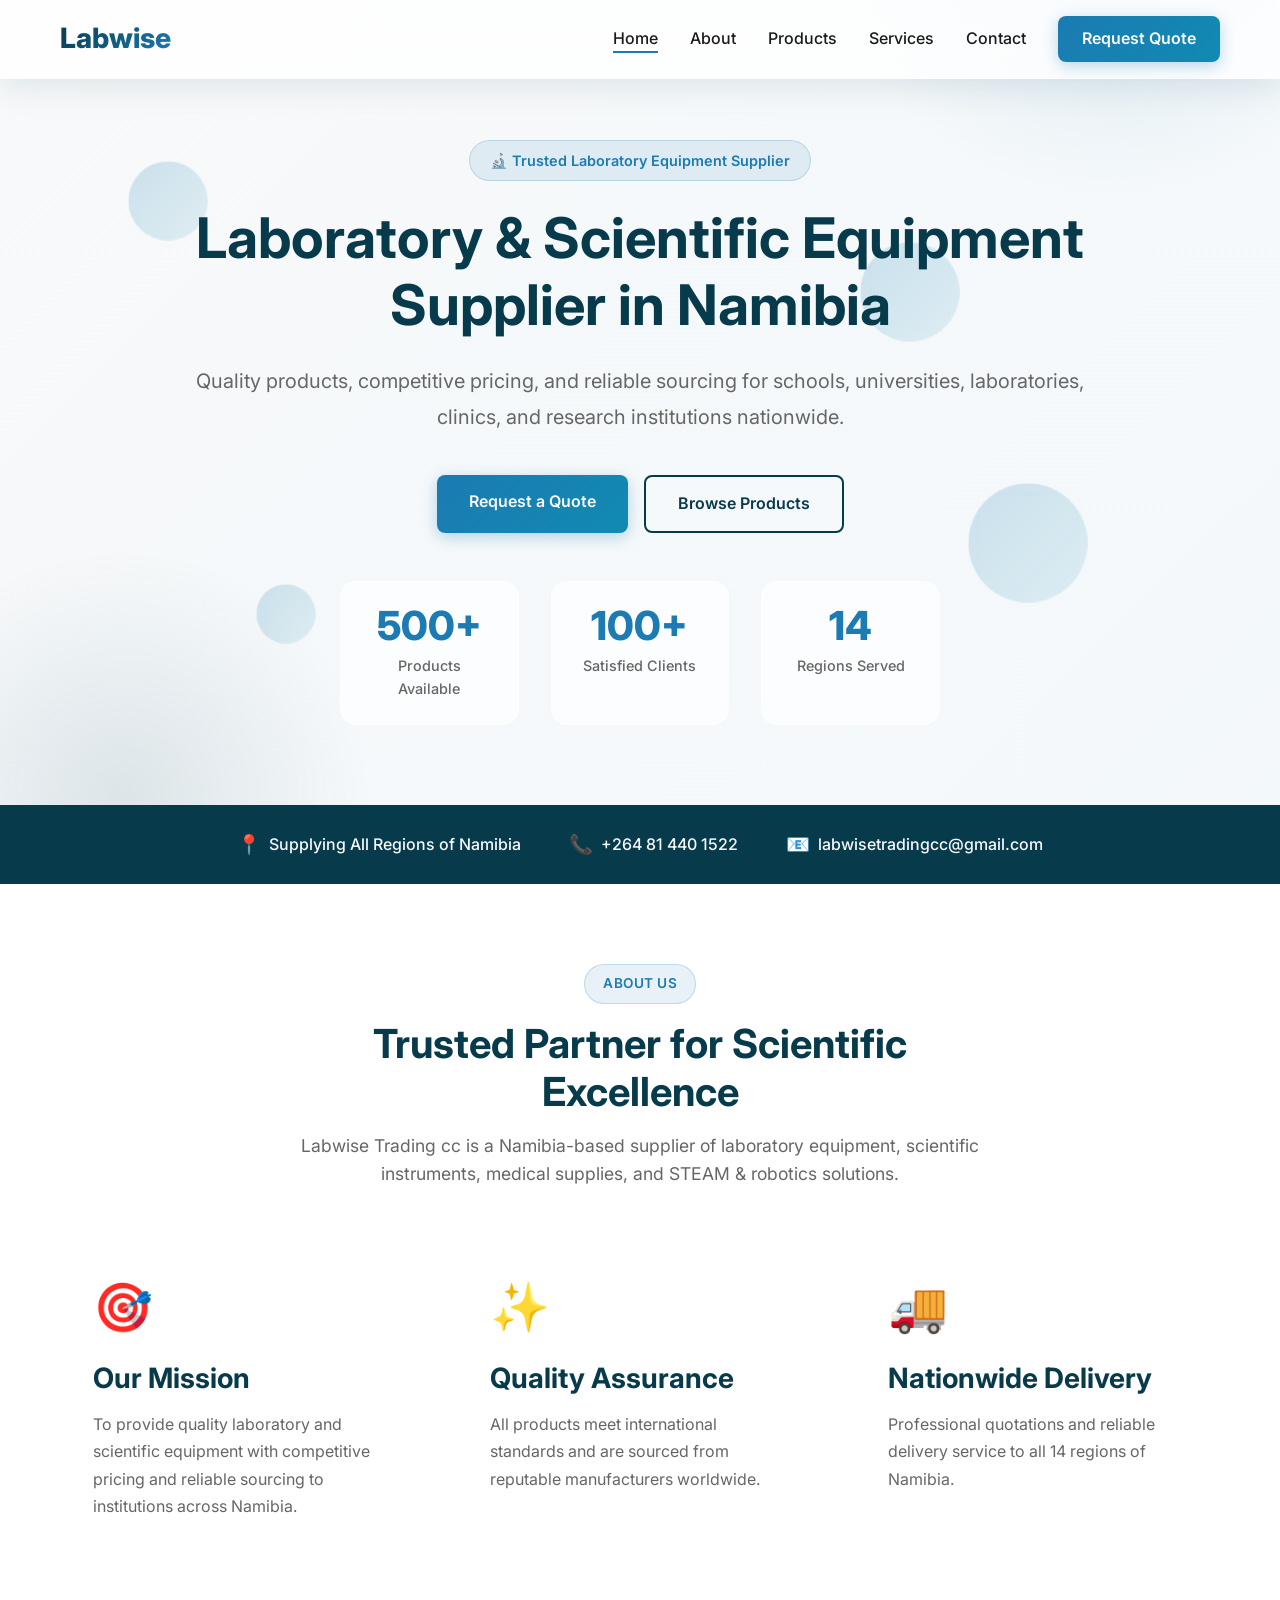
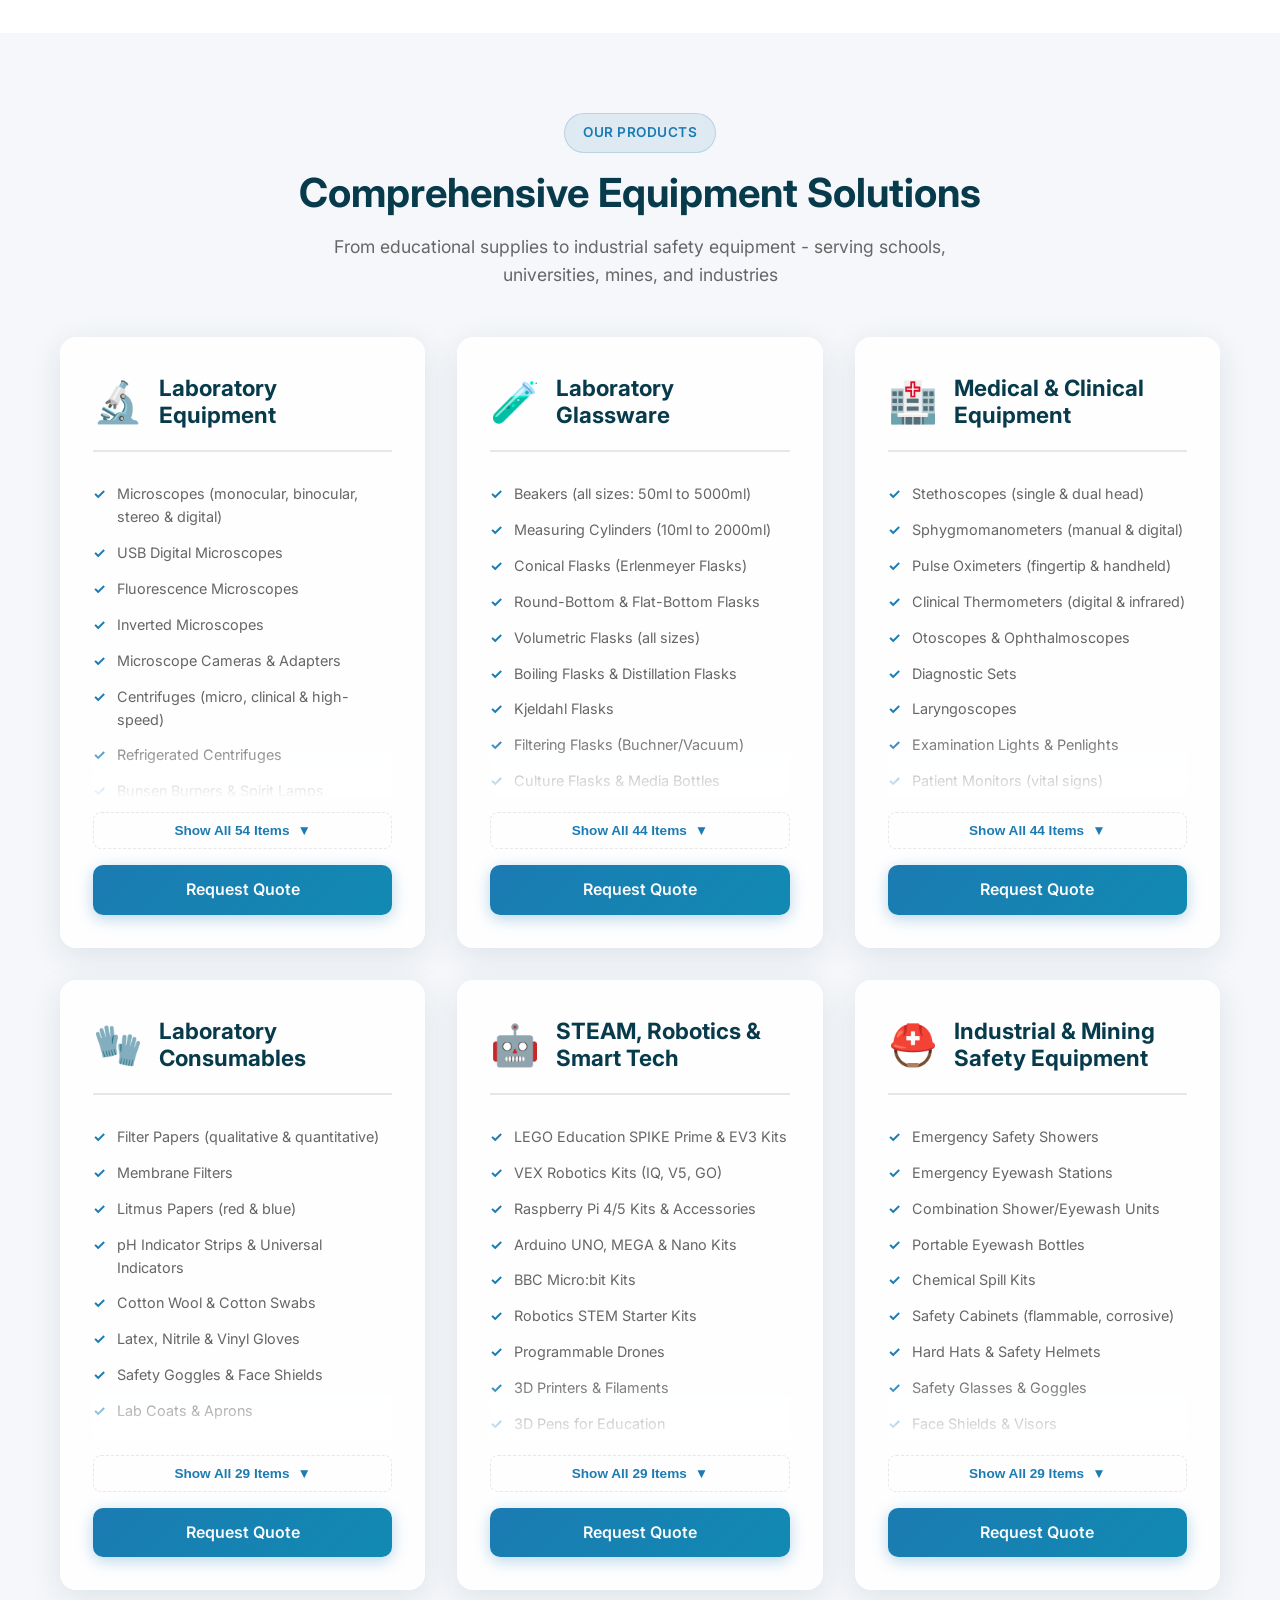
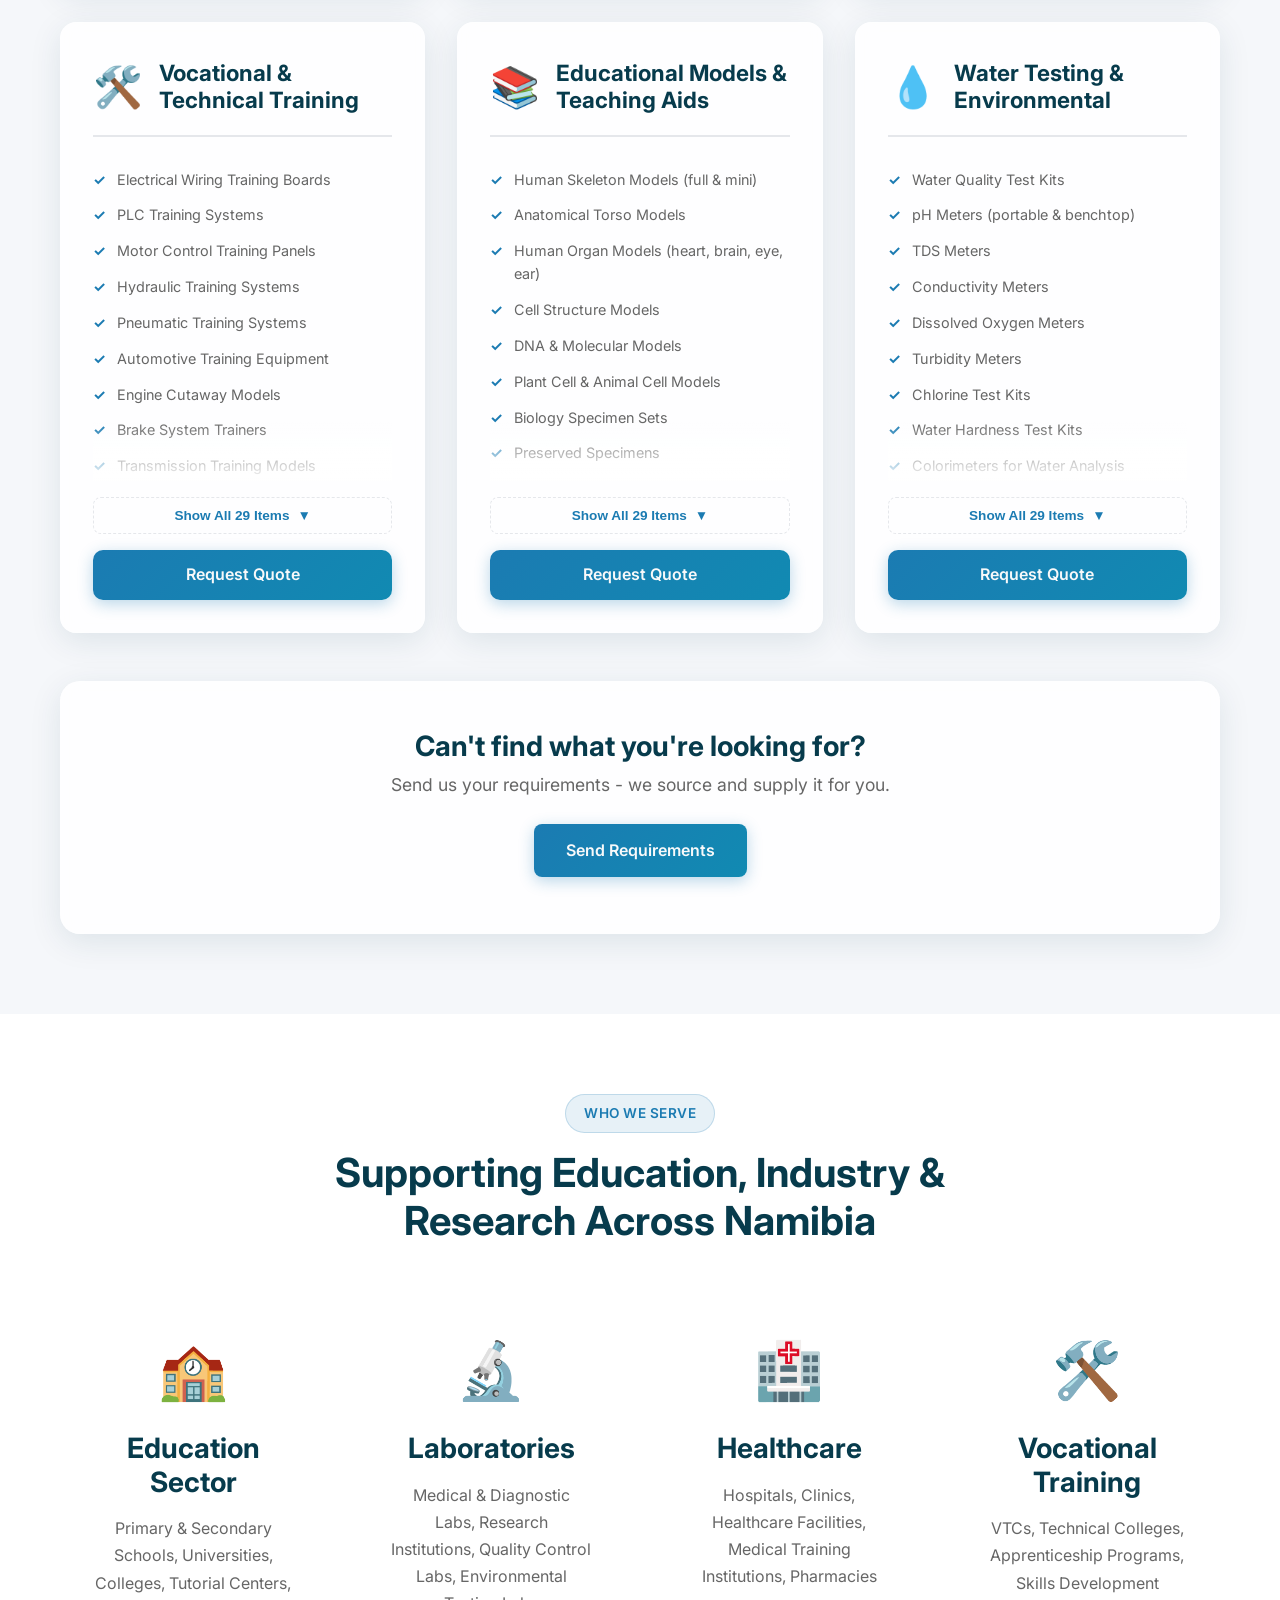
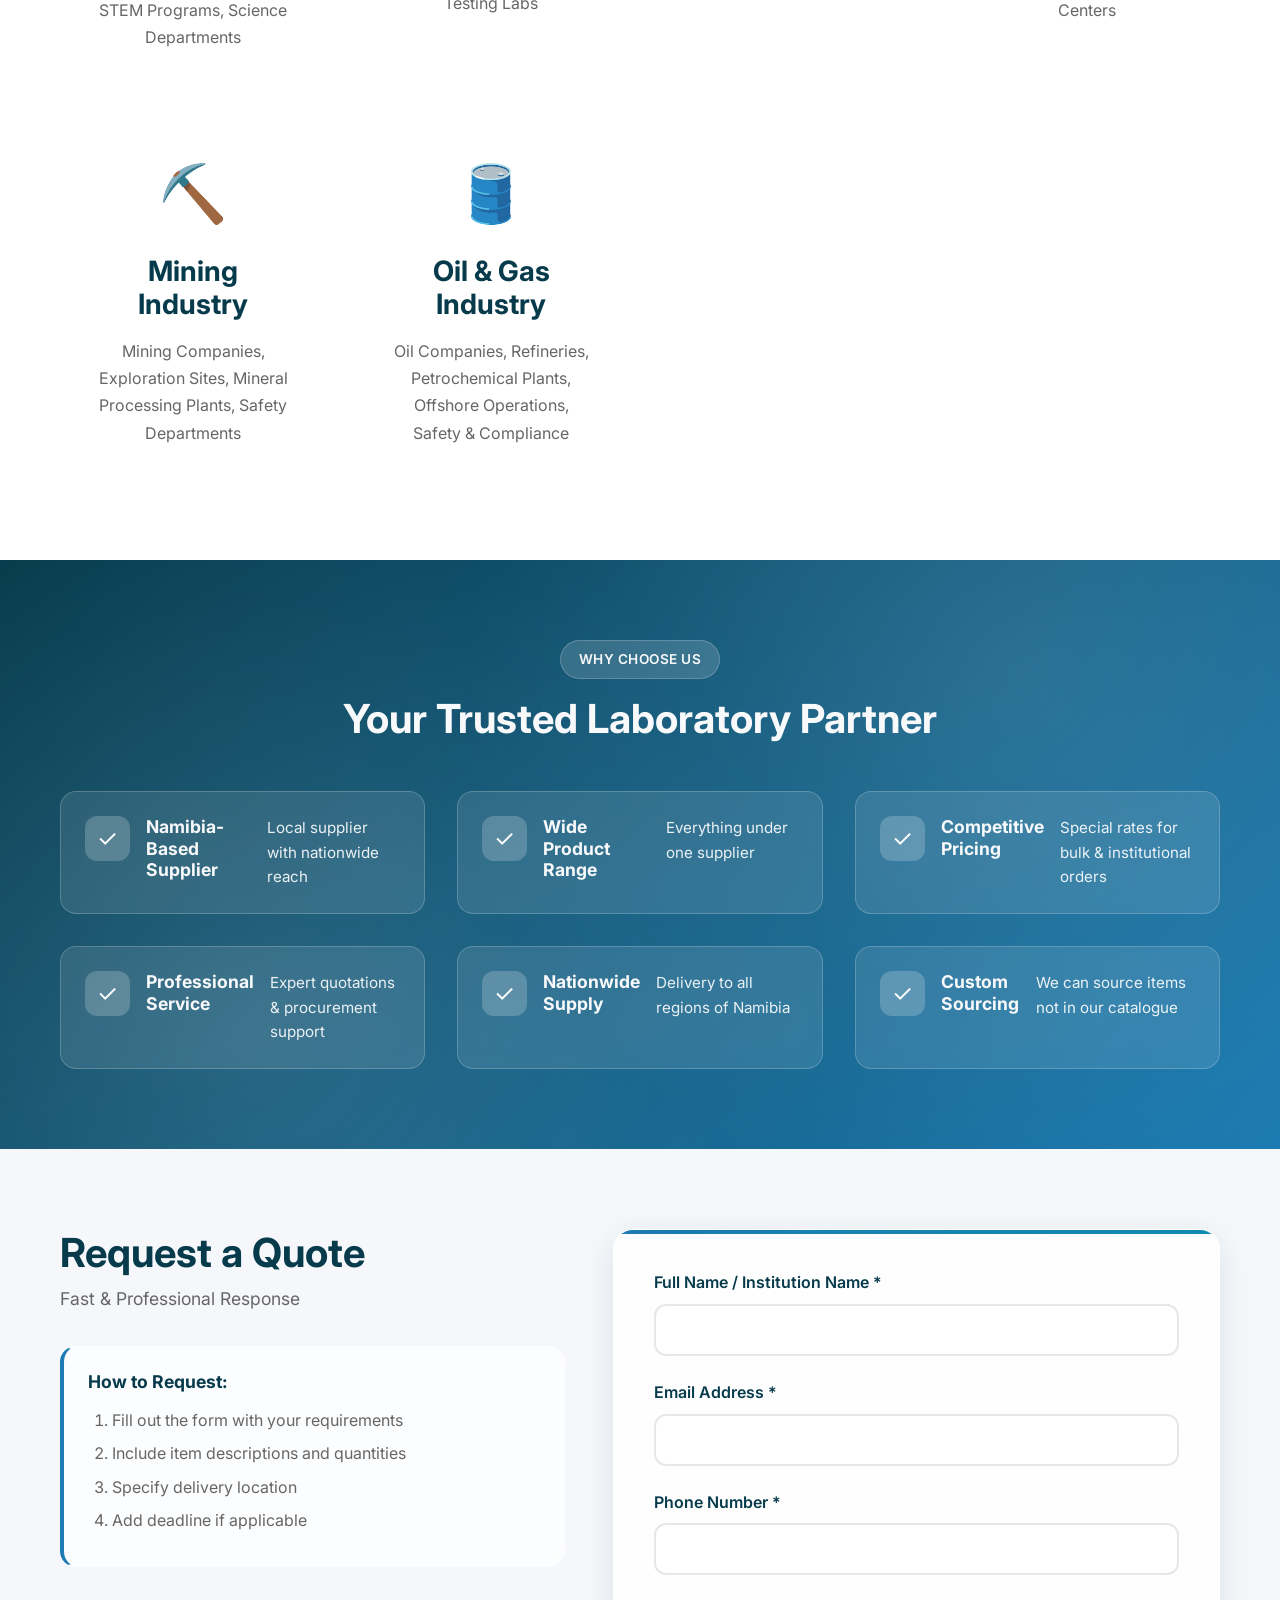
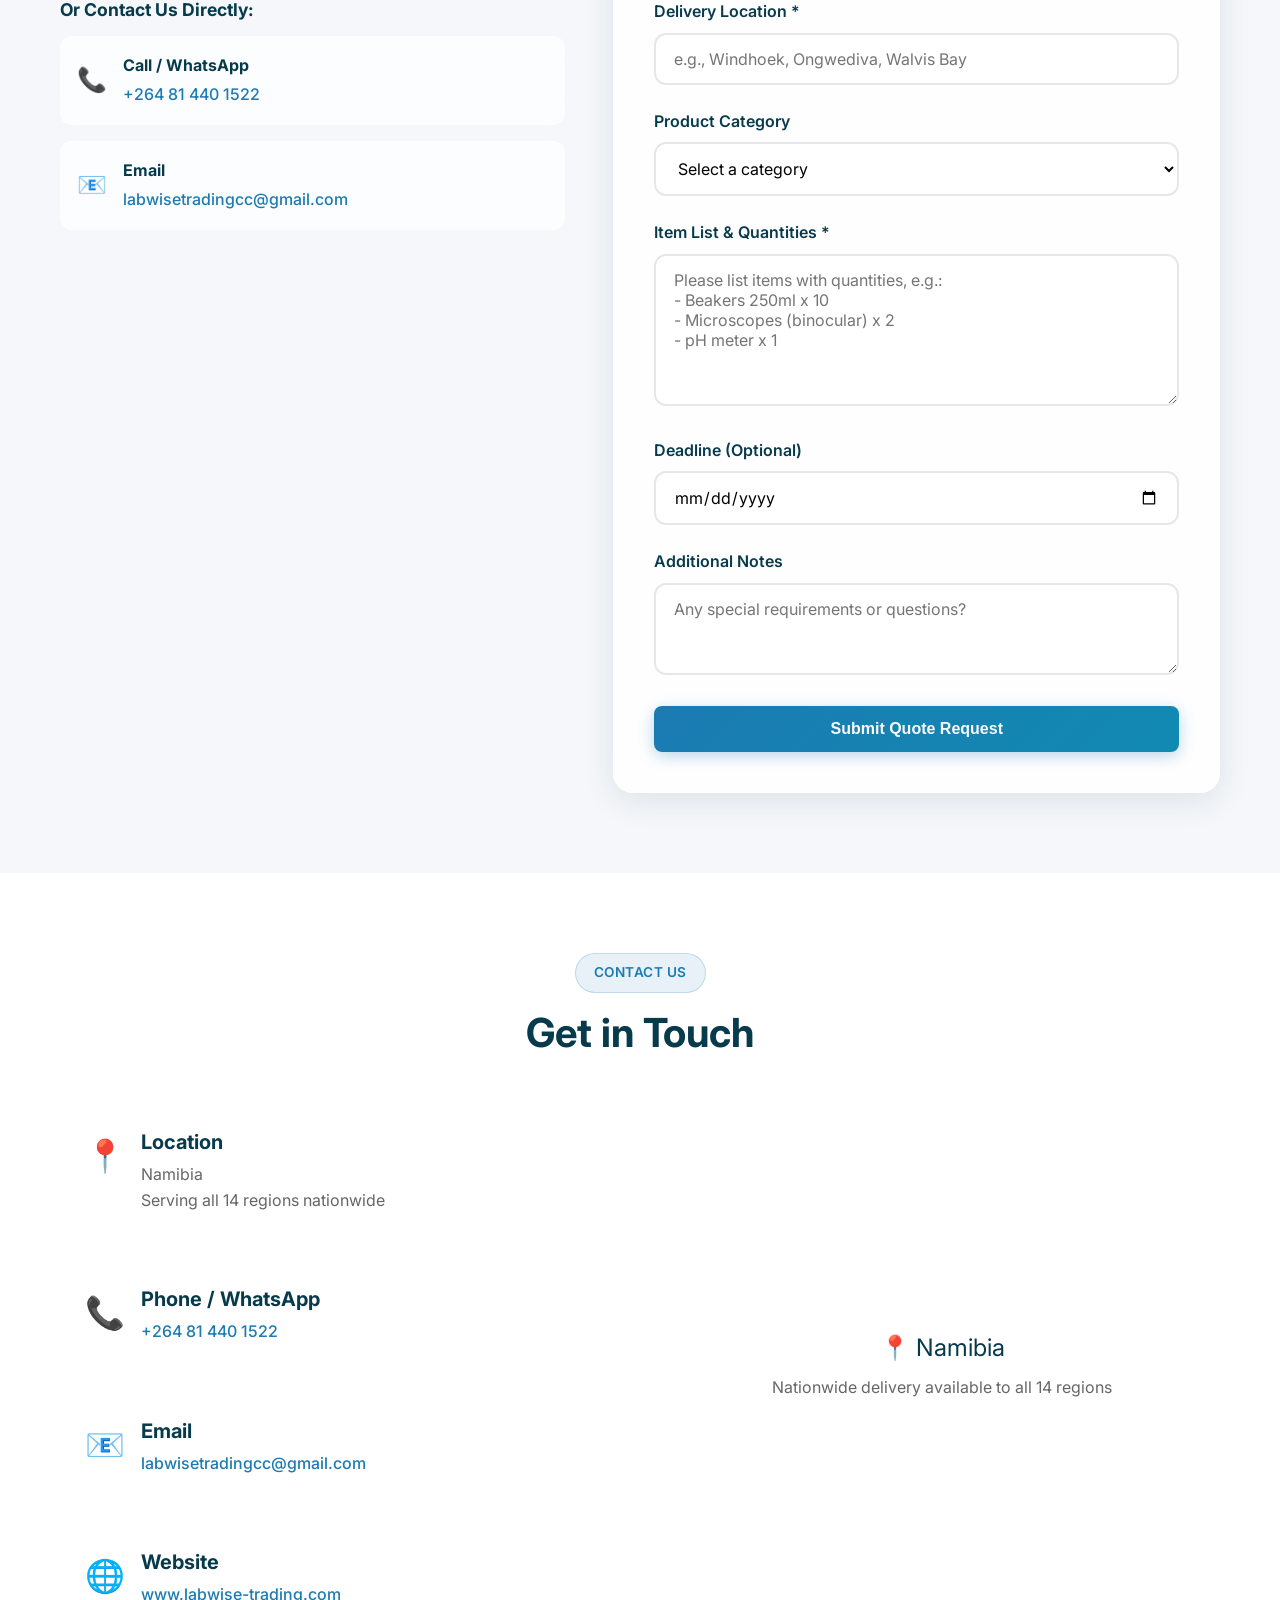
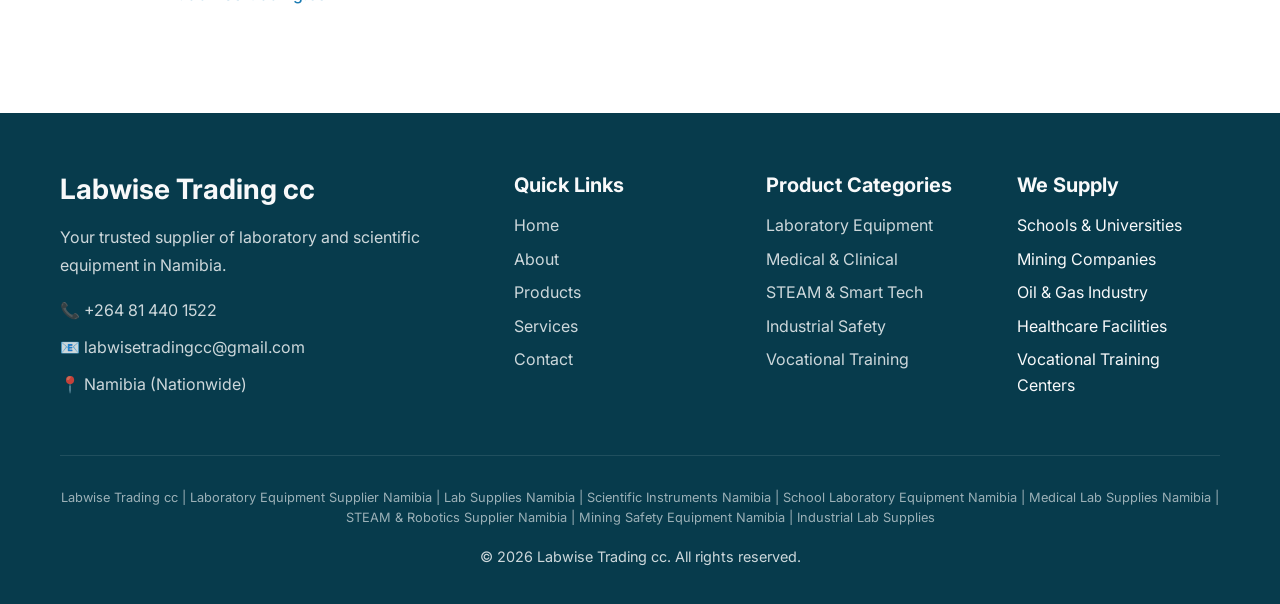
==== index.html @ 767f2df5 "Initial commit: Labwise Trading cc website - Modern glassmorphism design with animations - 10 produc" ====
<!DOCTYPE html>
<html lang="en">
<head>
    <meta charset="UTF-8">
    <meta name="viewport" content="width=device-width, initial-scale=1.0">
    <meta name="description" content="Labwise Trading cc - Namibia's trusted supplier of laboratory equipment, medical supplies, educational materials, STEAM & robotics, and industrial safety equipment. Serving schools, universities, mines, hospitals, and industries nationwide. Request a free quote today!">
    <meta name="keywords" content="laboratory equipment Namibia, lab supplies Namibia, scientific instruments Namibia, school laboratory equipment, medical lab supplies Namibia, STEAM robotics Namibia, mining safety equipment Namibia, industrial safety supplies, microscopes Namibia, laboratory glassware Namibia, vocational training equipment, water testing equipment Namibia, Windhoek lab supplies, chemistry equipment Namibia, biology lab equipment">
    <meta name="author" content="Labwise Trading cc">
    <meta name="robots" content="index, follow">
    <meta name="geo.region" content="NA">
    <meta name="geo.country" content="Namibia">
    <meta name="language" content="English">

    <!-- Open Graph / Facebook -->
    <meta property="og:type" content="website">
    <meta property="og:url" content="https://www.labwise-trading.com/">
    <meta property="og:title" content="Labwise Trading cc | Laboratory & Scientific Equipment Supplier in Namibia">
    <meta property="og:description" content="Namibia's trusted supplier of laboratory, medical, educational & industrial safety equipment. Serving all 14 regions nationwide.">
    <meta property="og:site_name" content="Labwise Trading cc">

    <!-- Twitter -->
    <meta name="twitter:card" content="summary_large_image">
    <meta name="twitter:title" content="Labwise Trading cc | Lab Equipment Supplier Namibia">
    <meta name="twitter:description" content="Laboratory, medical, educational & industrial safety equipment supplier in Namibia.">

    <!-- Canonical URL -->
    <link rel="canonical" href="https://www.labwise-trading.com/">

    <title>Laboratory Equipment Supplier Namibia | Labwise Trading cc - Lab Supplies, Medical & Safety Equipment</title>
    <link rel="stylesheet" href="styles.css">
    <link rel="preconnect" href="https://fonts.googleapis.com">
    <link rel="preconnect" href="https://fonts.gstatic.com" crossorigin>
    <link href="https://fonts.googleapis.com/css2?family=Inter:wght@300;400;500;600;700;800&display=swap" rel="stylesheet">

    <!-- Structured Data / Schema Markup -->
    <script type="application/ld+json">
    {
        "@context": "https://schema.org",
        "@type": "LocalBusiness",
        "name": "Labwise Trading cc",
        "description": "Trusted supplier of laboratory equipment, medical supplies, educational materials, and industrial safety equipment in Namibia",
        "url": "https://www.labwise-trading.com",
        "telephone": "+264814401522",
        "email": "labwisetradingcc@gmail.com",
        "address": {
            "@type": "PostalAddress",
            "addressCountry": "Namibia"
        },
        "geo": {
            "@type": "GeoCoordinates",
            "latitude": "-22.5609",
            "longitude": "17.0658"
        },
        "areaServed": {
            "@type": "Country",
            "name": "Namibia"
        },
        "serviceType": ["Laboratory Equipment Supply", "Medical Equipment Supply", "Educational Equipment Supply", "Industrial Safety Equipment"],
        "priceRange": "$$",
        "openingHours": "Mo-Fr 08:00-17:00",
        "sameAs": []
    }
    </script>
</head>
<body>
    <!-- Navigation -->
    <nav class="navbar" id="navbar">
        <div class="container">
            <div class="nav-wrapper">
                <div class="logo">
                    <a href="#home">
                        <span class="logo-text">Labwise</span>
                    </a>
                </div>
                <button class="mobile-menu-toggle" id="mobileMenuToggle" aria-label="Toggle menu">
                    <span></span>
                    <span></span>
                    <span></span>
                </button>
                <ul class="nav-menu" id="navMenu">
                    <li><a href="#home" class="nav-link">Home</a></li>
                    <li><a href="#about" class="nav-link">About</a></li>
                    <li><a href="#products" class="nav-link">Products</a></li>
                    <li><a href="#services" class="nav-link">Services</a></li>
                    <li><a href="#contact" class="nav-link">Contact</a></li>
                    <li><a href="#quote" class="btn-primary-nav">Request Quote</a></li>
                </ul>
            </div>
        </div>
    </nav>

    <!-- Hero Section -->
    <section class="hero" id="home">
        <!-- Floating Glass Orbs -->
        <div class="hero-orbs">
            <div class="hero-orb"></div>
            <div class="hero-orb"></div>
            <div class="hero-orb"></div>
            <div class="hero-orb"></div>
        </div>
        <div class="container">
            <div class="hero-content">
                <div class="hero-badge">
                    <span>🔬 Trusted Laboratory Equipment Supplier</span>
                </div>
                <h1 class="hero-title">
                    Laboratory & Scientific Equipment Supplier in Namibia
                </h1>
                <p class="hero-subtitle">
                    Quality products, competitive pricing, and reliable sourcing for schools, universities, laboratories, clinics, and research institutions nationwide.
                </p>
                <div class="hero-buttons">
                    <a href="#quote" class="btn-primary">Request a Quote</a>
                    <a href="#products" class="btn-secondary">Browse Products</a>
                </div>
                <div class="hero-stats">
                    <div class="stat-item">
                        <div class="stat-number">500+</div>
                        <div class="stat-label">Products Available</div>
                    </div>
                    <div class="stat-item">
                        <div class="stat-number">100+</div>
                        <div class="stat-label">Satisfied Clients</div>
                    </div>
                    <div class="stat-item">
                        <div class="stat-number">14</div>
                        <div class="stat-label">Regions Served</div>
                    </div>
                </div>
            </div>
        </div>
    </section>

    <!-- Contact Banner -->
    <section class="contact-banner">
        <div class="container">
            <div class="contact-banner-content">
                <div class="contact-item">
                    <span class="contact-icon">📍</span>
                    <span>Supplying All Regions of Namibia</span>
                </div>
                <div class="contact-item">
                    <span class="contact-icon">📞</span>
                    <a href="tel:+264814401522">+264 81 440 1522</a>
                </div>
                <div class="contact-item">
                    <span class="contact-icon">📧</span>
                    <a href="mailto:labwisetradingcc@gmail.com">labwisetradingcc@gmail.com</a>
                </div>
            </div>
        </div>
    </section>

    <!-- About Section -->
    <section class="about" id="about">
        <div class="container">
            <div class="section-header">
                <span class="section-badge">About Us</span>
                <h2 class="section-title">Trusted Partner for Scientific Excellence</h2>
                <p class="section-subtitle">
                    Labwise Trading cc is a Namibia-based supplier of laboratory equipment, scientific instruments, medical supplies, and STEAM & robotics solutions.
                </p>
            </div>
            <div class="about-grid">
                <div class="about-card">
                    <div class="about-icon">🎯</div>
                    <h3>Our Mission</h3>
                    <p>To provide quality laboratory and scientific equipment with competitive pricing and reliable sourcing to institutions across Namibia.</p>
                </div>
                <div class="about-card">
                    <div class="about-icon">✨</div>
                    <h3>Quality Assurance</h3>
                    <p>All products meet international standards and are sourced from reputable manufacturers worldwide.</p>
                </div>
                <div class="about-card">
                    <div class="about-icon">🚚</div>
                    <h3>Nationwide Delivery</h3>
                    <p>Professional quotations and reliable delivery service to all 14 regions of Namibia.</p>
                </div>
            </div>
        </div>
    </section>

    <!-- Products Section -->
    <section class="products" id="products">
        <div class="container">
            <div class="section-header">
                <span class="section-badge">Our Products</span>
                <h2 class="section-title">Comprehensive Equipment Solutions</h2>
                <p class="section-subtitle">
                    From educational supplies to industrial safety equipment - serving schools, universities, mines, and industries
                </p>
            </div>

            <div class="products-grid">
                <!-- Laboratory Equipment -->
                <div class="product-category">
                    <div class="category-header">
                        <div class="category-icon">🔬</div>
                        <h3>Laboratory Equipment</h3>
                    </div>
                    <ul class="product-list">
                        <li>Microscopes (monocular, binocular, stereo & digital)</li>
                        <li>USB Digital Microscopes</li>
                        <li>Fluorescence Microscopes</li>
                        <li>Inverted Microscopes</li>
                        <li>Microscope Cameras & Adapters</li>
                        <li>Centrifuges (micro, clinical & high-speed)</li>
                        <li>Refrigerated Centrifuges</li>
                        <li>Bunsen Burners & Spirit Lamps</li>
                        <li>Hot Plates & Heating Mantles</li>
                        <li>Digital Balances & Analytical Scales</li>
                        <li>Precision Electronic Weighing Scales</li>
                        <li>Moisture Analyzers</li>
                        <li>Water Baths (digital & analog)</li>
                        <li>Shaking Water Baths</li>
                        <li>Incubators (microbiological & CO2)</li>
                        <li>Laboratory Ovens (drying & vacuum)</li>
                        <li>Muffle Furnaces</li>
                        <li>Autoclaves & Sterilizers</li>
                        <li>UV Sterilization Cabinets</li>
                        <li>pH Meters (portable & benchtop)</li>
                        <li>Conductivity Meters</li>
                        <li>Dissolved Oxygen Meters</li>
                        <li>Thermometers (alcohol, digital, infrared)</li>
                        <li>Data Loggers (temperature & humidity)</li>
                        <li>Digital Colorimeters & Spectrophotometers</li>
                        <li>UV-Vis Spectrophotometers</li>
                        <li>Flame Photometers</li>
                        <li>Refractometers</li>
                        <li>Polarimeters</li>
                        <li>Cathode Ray Oscilloscopes (CRO)</li>
                        <li>Digital Storage Oscilloscopes</li>
                        <li>Magnetic Stirrers with Hot Plates</li>
                        <li>Overhead Stirrers</li>
                        <li>Vortex Mixers</li>
                        <li>Homogenizers</li>
                        <li>Ultrasonic Cleaners</li>
                        <li>Fume Hoods & Laminar Flow Cabinets</li>
                        <li>Biosafety Cabinets</li>
                        <li>Distillation Units</li>
                        <li>Water Purification Systems</li>
                        <li>Rotary Evaporators</li>
                        <li>Vacuum Pumps</li>
                        <li>Electrophoresis Equipment</li>
                        <li>Gel Documentation Systems</li>
                        <li>PCR Machines (Thermal Cyclers)</li>
                        <li>Colony Counters</li>
                        <li>Laboratory Refrigerators & Freezers</li>
                        <li>Ultra-Low Temperature Freezers</li>
                        <li>Tripod Stands & Retort Stands with Clamps</li>
                        <li>Spring Balances & Newton Meters</li>
                        <li>Vernier Calipers & Micrometer Screw Gauges</li>
                        <li>Pipette Fillers & Micropipettes</li>
                        <li>Stopwatches & Digital Timers</li>
                        <li>Electric Circuit Boards & Demonstrators</li>
                    </ul>
                    <a href="#quote" class="category-btn">Request Quote</a>
                </div>

                <!-- Laboratory Glassware -->
                <div class="product-category">
                    <div class="category-header">
                        <div class="category-icon">🧪</div>
                        <h3>Laboratory Glassware</h3>
                    </div>
                    <ul class="product-list">
                        <li>Beakers (all sizes: 50ml to 5000ml)</li>
                        <li>Measuring Cylinders (10ml to 2000ml)</li>
                        <li>Conical Flasks (Erlenmeyer Flasks)</li>
                        <li>Round-Bottom & Flat-Bottom Flasks</li>
                        <li>Volumetric Flasks (all sizes)</li>
                        <li>Boiling Flasks & Distillation Flasks</li>
                        <li>Kjeldahl Flasks</li>
                        <li>Filtering Flasks (Buchner/Vacuum)</li>
                        <li>Culture Flasks & Media Bottles</li>
                        <li>Test Tubes (various sizes)</li>
                        <li>Test Tube Racks (wood, plastic, metal)</li>
                        <li>Centrifuge Tubes (glass)</li>
                        <li>Burettes (Class A & B)</li>
                        <li>Automatic Burettes</li>
                        <li>Pipettes (graduated, volumetric, Pasteur)</li>
                        <li>Serological Pipettes</li>
                        <li>Micropipettes & Tips</li>
                        <li>Glass Funnels (separating, filter, dropping)</li>
                        <li>Thistle Funnels</li>
                        <li>Powder Funnels</li>
                        <li>Glass Stirring Rods</li>
                        <li>Petri Dishes (various diameters)</li>
                        <li>Watch Glasses</li>
                        <li>Crystallizing Dishes</li>
                        <li>Gas Jars & Collection Tubes</li>
                        <li>Specimen Jars</li>
                        <li>Spotting Tiles (6-hole, 12-hole)</li>
                        <li>Reagent Bottles (clear & amber)</li>
                        <li>BOD Bottles</li>
                        <li>Dropping Bottles</li>
                        <li>Desiccators & Vacuum Desiccators</li>
                        <li>Condensers (Liebig, Graham, Allihn)</li>
                        <li>Reflux Condensers</li>
                        <li>Separating Funnels</li>
                        <li>Buchner Funnels & Filter Flasks</li>
                        <li>Crucibles & Crucible Lids</li>
                        <li>Evaporating Dishes</li>
                        <li>Glass Syringes</li>
                        <li>Microscope Slides & Cover Slips</li>
                        <li>Counting Chambers (Hemocytometer)</li>
                        <li>Capillary Tubes</li>
                        <li>Glass Tubing & Connectors</li>
                        <li>Glass Stopcocks & Adapters</li>
                        <li>Soxhlet Extraction Apparatus</li>
                    </ul>
                    <a href="#quote" class="category-btn">Request Quote</a>
                </div>

                <!-- Medical & Clinical Equipment -->
                <div class="product-category">
                    <div class="category-header">
                        <div class="category-icon">🏥</div>
                        <h3>Medical & Clinical Equipment</h3>
                    </div>
                    <ul class="product-list">
                        <li>Stethoscopes (single & dual head)</li>
                        <li>Sphygmomanometers (manual & digital)</li>
                        <li>Pulse Oximeters (fingertip & handheld)</li>
                        <li>Clinical Thermometers (digital & infrared)</li>
                        <li>Otoscopes & Ophthalmoscopes</li>
                        <li>Diagnostic Sets</li>
                        <li>Laryngoscopes</li>
                        <li>Examination Lights & Penlights</li>
                        <li>Patient Monitors (vital signs)</li>
                        <li>ECG/EKG Machines</li>
                        <li>Defibrillators (AED)</li>
                        <li>Glucometers & Test Strips</li>
                        <li>Hemoglobin Meters</li>
                        <li>Hematocrit Centrifuges</li>
                        <li>Urine Analyzers</li>
                        <li>Blood Collection Tubes (Vacutainers)</li>
                        <li>Blood Bags & Transfusion Sets</li>
                        <li>Syringes & Needles (all sizes)</li>
                        <li>IV Cannulas & Infusion Sets</li>
                        <li>IV Stands & Drip Stands</li>
                        <li>Surgical Instruments Sets</li>
                        <li>Dissecting Kits</li>
                        <li>Forceps, Scissors & Scalpels</li>
                        <li>Suturing Kits & Materials</li>
                        <li>Wound Dressing Kits</li>
                        <li>Examination Gloves (latex, nitrile, vinyl)</li>
                        <li>Surgical Gowns & Drapes</li>
                        <li>Surgical Masks & N95 Respirators</li>
                        <li>Specimen Containers & Urine Cups</li>
                        <li>Stool Containers</li>
                        <li>Sharps Containers</li>
                        <li>Kidney Dishes & Trays</li>
                        <li>First Aid Kits (all sizes)</li>
                        <li>Emergency Resuscitation Kits</li>
                        <li>CPR Manikins & Training Models</li>
                        <li>Anatomical Models (skeleton, organs, etc.)</li>
                        <li>Hospital Beds & Examination Couches</li>
                        <li>Wheelchairs & Stretchers</li>
                        <li>Walking Aids (crutches, walkers)</li>
                        <li>Medical Refrigerators & Freezers</li>
                        <li>Nebulizers & Oxygen Equipment</li>
                        <li>Suction Machines</li>
                        <li>Sterilization Pouches & Wraps</li>
                        <li>Medical Waste Bins</li>
                    </ul>
                    <a href="#quote" class="category-btn">Request Quote</a>
                </div>

                <!-- Laboratory Consumables -->
                <div class="product-category">
                    <div class="category-header">
                        <div class="category-icon">🧤</div>
                        <h3>Laboratory Consumables</h3>
                    </div>
                    <ul class="product-list">
                        <li>Filter Papers (qualitative & quantitative)</li>
                        <li>Membrane Filters</li>
                        <li>Litmus Papers (red & blue)</li>
                        <li>pH Indicator Strips & Universal Indicators</li>
                        <li>Cotton Wool & Cotton Swabs</li>
                        <li>Latex, Nitrile & Vinyl Gloves</li>
                        <li>Safety Goggles & Face Shields</li>
                        <li>Lab Coats & Aprons</li>
                        <li>Face Masks (surgical & N95)</li>
                        <li>Rubber Stoppers (all sizes)</li>
                        <li>Corks for Test Tubes & Flasks</li>
                        <li>Rubber Tubing & Delivery Tubes</li>
                        <li>Crucible Tongs & Beaker Tongs</li>
                        <li>Heat-Resistant Gloves</li>
                        <li>Spatulas (metal & plastic)</li>
                        <li>Lens Cleaning Tissues & Solutions</li>
                        <li>Immersion Oil for Microscopes</li>
                        <li>Dropper Bottles & Dispensing Bottles</li>
                        <li>Parafilm & Sealing Film</li>
                        <li>Labels & Marker Pens</li>
                        <li>Weighing Boats & Weighing Papers</li>
                        <li>Cuvettes (plastic & quartz)</li>
                        <li>Microcentrifuge Tubes</li>
                        <li>PCR Tubes & Plates</li>
                        <li>Pipette Tips (all sizes)</li>
                        <li>Syringe Filters</li>
                        <li>Autoclave Tape & Indicator Strips</li>
                        <li>Biohazard Bags & Waste Containers</li>
                        <li>Cleaning Brushes (all sizes)</li>
                    </ul>
                    <a href="#quote" class="category-btn">Request Quote</a>
                </div>

                <!-- STEAM & Robotics -->
                <div class="product-category">
                    <div class="category-header">
                        <div class="category-icon">🤖</div>
                        <h3>STEAM, Robotics & Smart Tech</h3>
                    </div>
                    <ul class="product-list">
                        <li>LEGO Education SPIKE Prime & EV3 Kits</li>
                        <li>VEX Robotics Kits (IQ, V5, GO)</li>
                        <li>Raspberry Pi 4/5 Kits & Accessories</li>
                        <li>Arduino UNO, MEGA & Nano Kits</li>
                        <li>BBC Micro:bit Kits</li>
                        <li>Robotics STEM Starter Kits</li>
                        <li>Programmable Drones</li>
                        <li>3D Printers & Filaments</li>
                        <li>3D Pens for Education</li>
                        <li>Laser Cutters (educational)</li>
                        <li>CNC Mini Machines</li>
                        <li>Electronic Components Kits</li>
                        <li>Sensors (temperature, motion, ultrasonic, etc.)</li>
                        <li>Servo Motors & Stepper Motors</li>
                        <li>Digital & Analog Multimeters</li>
                        <li>Digital Storage Oscilloscopes</li>
                        <li>Function Generators</li>
                        <li>DC Power Supplies (variable)</li>
                        <li>Breadboards & Prototyping Boards</li>
                        <li>Soldering Stations & Tools</li>
                        <li>Wire Strippers & Crimping Tools</li>
                        <li>Logic Analyzers</li>
                        <li>Smart Interactive Displays</li>
                        <li>Virtual Reality (VR) Headsets</li>
                        <li>Augmented Reality (AR) Kits</li>
                        <li>Coding & Programming Software</li>
                        <li>IoT Development Kits</li>
                        <li>Solar Panel Kits & Renewable Energy Kits</li>
                        <li>Weather Station Kits</li>
                    </ul>
                    <a href="#quote" class="category-btn">Request Quote</a>
                </div>

                <!-- Industrial Safety Equipment -->
                <div class="product-category">
                    <div class="category-header">
                        <div class="category-icon">⛑️</div>
                        <h3>Industrial & Mining Safety Equipment</h3>
                    </div>
                    <ul class="product-list">
                        <li>Emergency Safety Showers</li>
                        <li>Emergency Eyewash Stations</li>
                        <li>Combination Shower/Eyewash Units</li>
                        <li>Portable Eyewash Bottles</li>
                        <li>Chemical Spill Kits</li>
                        <li>Safety Cabinets (flammable, corrosive)</li>
                        <li>Hard Hats & Safety Helmets</li>
                        <li>Safety Glasses & Goggles</li>
                        <li>Face Shields & Visors</li>
                        <li>Welding Helmets & Goggles</li>
                        <li>Ear Plugs & Ear Muffs</li>
                        <li>Respirators & Gas Masks</li>
                        <li>Dust Masks & N95 Respirators</li>
                        <li>SCBA (Self-Contained Breathing Apparatus)</li>
                        <li>Safety Harnesses & Fall Protection</li>
                        <li>Safety Boots (steel toe)</li>
                        <li>High-Visibility Vests & Clothing</li>
                        <li>Coveralls & Protective Suits</li>
                        <li>Chemical-Resistant Gloves</li>
                        <li>Heat-Resistant Gloves</li>
                        <li>Cut-Resistant Gloves</li>
                        <li>Fire Extinguishers (all types)</li>
                        <li>Fire Blankets</li>
                        <li>First Aid Kits (industrial)</li>
                        <li>Gas Detectors & Monitors</li>
                        <li>Confined Space Entry Equipment</li>
                        <li>Safety Signs & Labels</li>
                        <li>Lockout/Tagout (LOTO) Kits</li>
                        <li>Traffic Cones & Safety Barriers</li>
                    </ul>
                    <a href="#quote" class="category-btn">Request Quote</a>
                </div>

                <!-- Vocational Training Equipment -->
                <div class="product-category">
                    <div class="category-header">
                        <div class="category-icon">🛠️</div>
                        <h3>Vocational & Technical Training</h3>
                    </div>
                    <ul class="product-list">
                        <li>Electrical Wiring Training Boards</li>
                        <li>PLC Training Systems</li>
                        <li>Motor Control Training Panels</li>
                        <li>Hydraulic Training Systems</li>
                        <li>Pneumatic Training Systems</li>
                        <li>Automotive Training Equipment</li>
                        <li>Engine Cutaway Models</li>
                        <li>Brake System Trainers</li>
                        <li>Transmission Training Models</li>
                        <li>Welding Training Equipment</li>
                        <li>Welding Machines (MIG, TIG, Arc)</li>
                        <li>Refrigeration & HVAC Trainers</li>
                        <li>Air Conditioning Training Units</li>
                        <li>Plumbing Training Panels</li>
                        <li>Carpentry & Woodworking Tools</li>
                        <li>Power Tools (drills, saws, grinders)</li>
                        <li>Hand Tools Sets</li>
                        <li>Tool Cabinets & Workbenches</li>
                        <li>CNC Training Machines</li>
                        <li>Lathe Machines (manual & CNC)</li>
                        <li>Milling Machines</li>
                        <li>Drilling Machines</li>
                        <li>Grinding Machines</li>
                        <li>Sheet Metal Tools</li>
                        <li>Solar Panel Installation Kits</li>
                        <li>Electrical Installation Trainers</li>
                        <li>Building & Construction Models</li>
                        <li>Surveying Equipment</li>
                        <li>Technical Drawing Equipment</li>
                    </ul>
                    <a href="#quote" class="category-btn">Request Quote</a>
                </div>

                <!-- Educational Models & Teaching Aids -->
                <div class="product-category">
                    <div class="category-header">
                        <div class="category-icon">📚</div>
                        <h3>Educational Models & Teaching Aids</h3>
                    </div>
                    <ul class="product-list">
                        <li>Human Skeleton Models (full & mini)</li>
                        <li>Anatomical Torso Models</li>
                        <li>Human Organ Models (heart, brain, eye, ear)</li>
                        <li>Cell Structure Models</li>
                        <li>DNA & Molecular Models</li>
                        <li>Plant Cell & Animal Cell Models</li>
                        <li>Biology Specimen Sets</li>
                        <li>Preserved Specimens</li>
                        <li>Dissection Specimens</li>
                        <li>Physics Demonstration Kits</li>
                        <li>Mechanics Experiment Sets</li>
                        <li>Optics & Light Experiment Kits</li>
                        <li>Electricity & Magnetism Kits</li>
                        <li>Wave & Sound Demonstrators</li>
                        <li>Chemistry Molecular Model Sets</li>
                        <li>Periodic Table Charts & Posters</li>
                        <li>Globes (physical & political)</li>
                        <li>World Maps & Atlas Sets</li>
                        <li>Solar System Models</li>
                        <li>Planetarium Projectors</li>
                        <li>Telescope Kits</li>
                        <li>Weather Instruments</li>
                        <li>Rock & Mineral Collections</li>
                        <li>Fossil Specimen Sets</li>
                        <li>Mathematical Instruments Sets</li>
                        <li>Geometry Model Kits</li>
                        <li>Interactive Whiteboards</li>
                        <li>Projectors & Screens</li>
                        <li>Educational Software & E-Learning Tools</li>
                    </ul>
                    <a href="#quote" class="category-btn">Request Quote</a>
                </div>

                <!-- Water Testing & Environmental -->
                <div class="product-category">
                    <div class="category-header">
                        <div class="category-icon">💧</div>
                        <h3>Water Testing & Environmental</h3>
                    </div>
                    <ul class="product-list">
                        <li>Water Quality Test Kits</li>
                        <li>pH Meters (portable & benchtop)</li>
                        <li>TDS Meters</li>
                        <li>Conductivity Meters</li>
                        <li>Dissolved Oxygen Meters</li>
                        <li>Turbidity Meters</li>
                        <li>Chlorine Test Kits</li>
                        <li>Water Hardness Test Kits</li>
                        <li>Colorimeters for Water Analysis</li>
                        <li>Spectrophotometers</li>
                        <li>BOD Incubators</li>
                        <li>COD Digesters</li>
                        <li>Water Sampling Bottles</li>
                        <li>Sediment Samplers</li>
                        <li>Flow Meters</li>
                        <li>Soil Testing Kits</li>
                        <li>Soil pH Meters</li>
                        <li>Soil Moisture Meters</li>
                        <li>Air Quality Monitors</li>
                        <li>Particulate Matter Sensors</li>
                        <li>Gas Analyzers</li>
                        <li>Noise Level Meters</li>
                        <li>Lux Meters (Light Meters)</li>
                        <li>UV Meters</li>
                        <li>Anemometers (Wind Speed)</li>
                        <li>Hygrometers (Humidity)</li>
                        <li>Weather Stations</li>
                        <li>Data Loggers</li>
                        <li>Environmental Monitoring Systems</li>
                    </ul>
                    <a href="#quote" class="category-btn">Request Quote</a>
                </div>
            </div>

            <div class="products-cta">
                <h3>Can't find what you're looking for?</h3>
                <p>Send us your requirements - we source and supply it for you.</p>
                <a href="#quote" class="btn-primary">Send Requirements</a>
            </div>
        </div>
    </section>

    <!-- Services Section -->
    <section class="services" id="services">
        <div class="container">
            <div class="section-header">
                <span class="section-badge">Who We Serve</span>
                <h2 class="section-title">Supporting Education, Industry & Research Across Namibia</h2>
            </div>

            <div class="services-grid">
                <div class="service-card">
                    <div class="service-icon">🏫</div>
                    <h3>Education Sector</h3>
                    <p>Primary & Secondary Schools, Universities, Colleges, Tutorial Centers, STEM Programs, Science Departments</p>
                </div>
                <div class="service-card">
                    <div class="service-icon">🔬</div>
                    <h3>Laboratories</h3>
                    <p>Medical & Diagnostic Labs, Research Institutions, Quality Control Labs, Environmental Testing Labs</p>
                </div>
                <div class="service-card">
                    <div class="service-icon">🏥</div>
                    <h3>Healthcare</h3>
                    <p>Hospitals, Clinics, Healthcare Facilities, Medical Training Institutions, Pharmacies</p>
                </div>
                <div class="service-card">
                    <div class="service-icon">🛠️</div>
                    <h3>Vocational Training</h3>
                    <p>VTCs, Technical Colleges, Apprenticeship Programs, Skills Development Centers</p>
                </div>
                <div class="service-card">
                    <div class="service-icon">⛏️</div>
                    <h3>Mining Industry</h3>
                    <p>Mining Companies, Exploration Sites, Mineral Processing Plants, Safety Departments</p>
                </div>
                <div class="service-card">
                    <div class="service-icon">🛢️</div>
                    <h3>Oil & Gas Industry</h3>
                    <p>Oil Companies, Refineries, Petrochemical Plants, Offshore Operations, Safety & Compliance</p>
                </div>
            </div>
        </div>
    </section>

    <!-- Why Choose Us -->
    <section class="why-choose">
        <div class="container">
            <div class="section-header">
                <span class="section-badge">Why Choose Us</span>
                <h2 class="section-title">Your Trusted Laboratory Partner</h2>
            </div>

            <div class="benefits-grid">
                <div class="benefit-item">
                    <div class="benefit-icon">✓</div>
                    <h4>Namibia-Based Supplier</h4>
                    <p>Local supplier with nationwide reach</p>
                </div>
                <div class="benefit-item">
                    <div class="benefit-icon">✓</div>
                    <h4>Wide Product Range</h4>
                    <p>Everything under one supplier</p>
                </div>
                <div class="benefit-item">
                    <div class="benefit-icon">✓</div>
                    <h4>Competitive Pricing</h4>
                    <p>Special rates for bulk & institutional orders</p>
                </div>
                <div class="benefit-item">
                    <div class="benefit-icon">✓</div>
                    <h4>Professional Service</h4>
                    <p>Expert quotations & procurement support</p>
                </div>
                <div class="benefit-item">
                    <div class="benefit-icon">✓</div>
                    <h4>Nationwide Supply</h4>
                    <p>Delivery to all regions of Namibia</p>
                </div>
                <div class="benefit-item">
                    <div class="benefit-icon">✓</div>
                    <h4>Custom Sourcing</h4>
                    <p>We can source items not in our catalogue</p>
                </div>
            </div>
        </div>
    </section>

    <!-- Quote Request Section -->
    <section class="quote-section" id="quote">
        <div class="container">
            <div class="quote-content">
                <div class="quote-info">
                    <h2>Request a Quote</h2>
                    <p class="quote-subtitle">Fast & Professional Response</p>

                    <div class="quote-instructions">
                        <h3>How to Request:</h3>
                        <ol>
                            <li>Fill out the form with your requirements</li>
                            <li>Include item descriptions and quantities</li>
                            <li>Specify delivery location</li>
                            <li>Add deadline if applicable</li>
                        </ol>
                    </div>

                    <div class="quote-contact-methods">
                        <h3>Or Contact Us Directly:</h3>
                        <div class="contact-method">
                            <span class="method-icon">📞</span>
                            <div>
                                <strong>Call / WhatsApp</strong>
                                <a href="tel:+264814401522">+264 81 440 1522</a>
                            </div>
                        </div>
                        <div class="contact-method">
                            <span class="method-icon">📧</span>
                            <div>
                                <strong>Email</strong>
                                <a href="mailto:labwisetradingcc@gmail.com">labwisetradingcc@gmail.com</a>
                            </div>
                        </div>
                    </div>
                </div>

                <div class="quote-form-container">
                    <form class="quote-form" id="quoteForm">
                        <div class="form-group">
                            <label for="name">Full Name / Institution Name *</label>
                            <input type="text" id="name" name="name" required>
                        </div>

                        <div class="form-group">
                            <label for="email">Email Address *</label>
                            <input type="email" id="email" name="email" required>
                        </div>

                        <div class="form-group">
                            <label for="phone">Phone Number *</label>
                            <input type="tel" id="phone" name="phone" required>
                        </div>

                        <div class="form-group">
                            <label for="location">Delivery Location *</label>
                            <input type="text" id="location" name="location" placeholder="e.g., Windhoek, Ongwediva, Walvis Bay" required>
                        </div>

                        <div class="form-group">
                            <label for="category">Product Category</label>
                            <select id="category" name="category">
                                <option value="">Select a category</option>
                                <option value="laboratory-equipment">Laboratory Equipment</option>
                                <option value="glassware">Laboratory Glassware</option>
                                <option value="medical-clinical">Medical & Clinical Equipment</option>
                                <option value="consumables">Laboratory Consumables</option>
                                <option value="steam-robotics">STEAM, Robotics & Smart Tech</option>
                                <option value="industrial-safety">Industrial & Mining Safety Equipment</option>
                                <option value="vocational-training">Vocational & Technical Training</option>
                                <option value="educational-models">Educational Models & Teaching Aids</option>
                                <option value="water-environmental">Water Testing & Environmental</option>
                                <option value="other">Other / Multiple Categories</option>
                            </select>
                        </div>

                        <div class="form-group">
                            <label for="items">Item List & Quantities *</label>
                            <textarea id="items" name="items" rows="6" placeholder="Please list items with quantities, e.g.:&#10;- Beakers 250ml x 10&#10;- Microscopes (binocular) x 2&#10;- pH meter x 1" required></textarea>
                        </div>

                        <div class="form-group">
                            <label for="deadline">Deadline (Optional)</label>
                            <input type="date" id="deadline" name="deadline">
                        </div>

                        <div class="form-group">
                            <label for="message">Additional Notes</label>
                            <textarea id="message" name="message" rows="3" placeholder="Any special requirements or questions?"></textarea>
                        </div>

                        <button type="submit" class="btn-primary btn-full">Submit Quote Request</button>
                    </form>
                </div>
            </div>
        </div>
    </section>

    <!-- Contact Section -->
    <section class="contact-section" id="contact">
        <div class="container">
            <div class="section-header">
                <span class="section-badge">Contact Us</span>
                <h2 class="section-title">Get in Touch</h2>
            </div>

            <div class="contact-grid">
                <div class="contact-info-card">
                    <div class="contact-detail">
                        <div class="detail-icon">📍</div>
                        <div>
                            <h4>Location</h4>
                            <p>Namibia<br>Serving all 14 regions nationwide</p>
                        </div>
                    </div>
                    <div class="contact-detail">
                        <div class="detail-icon">📞</div>
                        <div>
                            <h4>Phone / WhatsApp</h4>
                            <a href="tel:+264814401522">+264 81 440 1522</a>
                        </div>
                    </div>
                    <div class="contact-detail">
                        <div class="detail-icon">📧</div>
                        <div>
                            <h4>Email</h4>
                            <a href="mailto:labwisetradingcc@gmail.com">labwisetradingcc@gmail.com</a>
                        </div>
                    </div>
                    <div class="contact-detail">
                        <div class="detail-icon">🌐</div>
                        <div>
                            <h4>Website</h4>
                            <a href="https://www.labwise-trading.com">www.labwise-trading.com</a>
                        </div>
                    </div>
                </div>

                <div class="contact-map">
                    <div class="map-placeholder">
                        <p>📍 Namibia</p>
                        <p class="map-note">Nationwide delivery available to all 14 regions</p>
                    </div>
                </div>
            </div>
        </div>
    </section>

    <!-- Footer -->
    <footer class="footer">
        <div class="container">
            <div class="footer-content">
                <div class="footer-section">
                    <h3>Labwise Trading cc</h3>
                    <p>Your trusted supplier of laboratory and scientific equipment in Namibia.</p>
                    <div class="footer-contact">
                        <p>📞 +264 81 440 1522</p>
                        <p>📧 labwisetradingcc@gmail.com</p>
                        <p>📍 Namibia (Nationwide)</p>
                    </div>
                </div>

                <div class="footer-section">
                    <h4>Quick Links</h4>
                    <ul class="footer-links">
                        <li><a href="#home">Home</a></li>
                        <li><a href="#about">About</a></li>
                        <li><a href="#products">Products</a></li>
                        <li><a href="#services">Services</a></li>
                        <li><a href="#contact">Contact</a></li>
                    </ul>
                </div>

                <div class="footer-section">
                    <h4>Product Categories</h4>
                    <ul class="footer-links">
                        <li><a href="#products">Laboratory Equipment</a></li>
                        <li><a href="#products">Medical & Clinical</a></li>
                        <li><a href="#products">STEAM & Smart Tech</a></li>
                        <li><a href="#products">Industrial Safety</a></li>
                        <li><a href="#products">Vocational Training</a></li>
                    </ul>
                </div>

                <div class="footer-section">
                    <h4>We Supply</h4>
                    <ul class="footer-links">
                        <li>Schools & Universities</li>
                        <li>Mining Companies</li>
                        <li>Oil & Gas Industry</li>
                        <li>Healthcare Facilities</li>
                        <li>Vocational Training Centers</li>
                    </ul>
                </div>
            </div>

            <div class="footer-bottom">
                <div class="footer-seo">
                    <p>Labwise Trading cc | Laboratory Equipment Supplier Namibia | Lab Supplies Namibia | Scientific Instruments Namibia | School Laboratory Equipment Namibia | Medical Lab Supplies Namibia | STEAM & Robotics Supplier Namibia | Mining Safety Equipment Namibia | Industrial Lab Supplies</p>
                </div>
                <p class="footer-copyright">
                    &copy; 2026 Labwise Trading cc. All rights reserved.
                </p>
            </div>
        </div>
    </footer>

    <!-- Scroll to Top Button -->
    <button class="scroll-to-top" id="scrollToTop" aria-label="Scroll to top">
        ↑
    </button>

    <script src="script.js"></script>
</body>
</html>
---- styles.css ----
/* ===================================
   CSS Variables - Brand Colors
   =================================== */
:root {
    --primary-color: #073b4c;
    --secondary-color: #1b7bb2;
    --accent-color: #118ab2;
    --text-dark: #1a1a1a;
    --text-gray: #666666;
    --text-light: #f8f9fa;
    --bg-light: #ffffff;
    --bg-gray: #f5f7fa;
    --border-color: #e5e7eb;
    --shadow-sm: 0 1px 3px rgba(7, 59, 76, 0.1);
    --shadow-md: 0 4px 6px rgba(7, 59, 76, 0.1);
    --shadow-lg: 0 10px 25px rgba(7, 59, 76, 0.15);
    --transition: all 0.3s ease;

    /* Glassmorphism Variables */
    --glass-bg: rgba(255, 255, 255, 0.7);
    --glass-bg-light: rgba(255, 255, 255, 0.85);
    --glass-border: rgba(255, 255, 255, 0.3);
    --glass-shadow: 0 8px 32px rgba(7, 59, 76, 0.1);
    --glow-color: rgba(27, 123, 178, 0.4);
    --glow-color-strong: rgba(27, 123, 178, 0.6);
}

/* ===================================
   Reset & Base Styles
   =================================== */
* {
    margin: 0;
    padding: 0;
    box-sizing: border-box;
}

html {
    scroll-behavior: smooth;
    font-size: 16px;
}

body {
    font-family: 'Inter', -apple-system, BlinkMacSystemFont, 'Segoe UI', Roboto, sans-serif;
    line-height: 1.6;
    color: var(--text-dark);
    background-color: var(--bg-light);
    overflow-x: hidden;
}

img {
    max-width: 100%;
    height: auto;
    display: block;
}

a {
    text-decoration: none;
    color: inherit;
    transition: var(--transition);
}

ul {
    list-style: none;
}

/* ===================================
   Container & Layout
   =================================== */
.container {
    max-width: 1200px;
    margin: 0 auto;
    padding: 0 20px;
}

/* ===================================
   Typography
   =================================== */
h1, h2, h3, h4, h5, h6 {
    font-weight: 700;
    line-height: 1.2;
    color: var(--primary-color);
}

h1 { font-size: clamp(2rem, 5vw, 3.5rem); }
h2 { font-size: clamp(1.75rem, 4vw, 2.5rem); }
h3 { font-size: clamp(1.25rem, 3vw, 1.75rem); }
h4 { font-size: 1.25rem; }

p {
    margin-bottom: 1rem;
    color: var(--text-gray);
}

/* ===================================
   Buttons
   =================================== */
.btn-primary,
.btn-secondary,
.btn-primary-nav {
    display: inline-block;
    padding: 14px 32px;
    border-radius: 8px;
    font-weight: 600;
    font-size: 1rem;
    text-align: center;
    cursor: pointer;
    border: none;
    transition: var(--transition);
}

.btn-primary {
    background: linear-gradient(135deg, var(--secondary-color), var(--accent-color));
    color: var(--text-light);
    box-shadow: 0 4px 15px rgba(27, 123, 178, 0.3);
    position: relative;
    overflow: hidden;
}

.btn-primary::before {
    content: '';
    position: absolute;
    top: 0;
    left: -100%;
    width: 100%;
    height: 100%;
    background: linear-gradient(90deg, transparent, rgba(255, 255, 255, 0.2), transparent);
    transition: 0.5s;
}

.btn-primary:hover {
    transform: translateY(-3px);
    box-shadow: 0 8px 25px rgba(27, 123, 178, 0.4);
}

.btn-primary:hover::before {
    left: 100%;
}

.btn-secondary {
    background: transparent;
    color: var(--primary-color);
    border: 2px solid var(--primary-color);
    position: relative;
    overflow: hidden;
}

.btn-secondary::before {
    content: '';
    position: absolute;
    top: 0;
    left: 0;
    width: 0;
    height: 100%;
    background: var(--primary-color);
    transition: var(--transition);
    z-index: -1;
}

.btn-secondary:hover {
    color: var(--text-light);
    transform: translateY(-3px);
    box-shadow: 0 8px 25px rgba(7, 59, 76, 0.3);
}

.btn-secondary:hover::before {
    width: 100%;
}

.btn-primary-nav {
    background: linear-gradient(135deg, var(--secondary-color), var(--accent-color));
    color: var(--text-light);
    padding: 10px 24px;
    box-shadow: 0 4px 15px rgba(27, 123, 178, 0.3);
}

.btn-primary-nav:hover {
    transform: translateY(-2px);
    box-shadow: 0 6px 20px rgba(27, 123, 178, 0.4);
}

.btn-full {
    width: 100%;
}

/* ===================================
   Navigation
   =================================== */
.navbar {
    position: fixed;
    top: 0;
    left: 0;
    right: 0;
    background: rgba(255, 255, 255, 0.8);
    backdrop-filter: blur(20px);
    -webkit-backdrop-filter: blur(20px);
    border-bottom: 1px solid rgba(255, 255, 255, 0.2);
    box-shadow: var(--glass-shadow);
    z-index: 1000;
    transition: var(--transition);
}

.navbar.scrolled {
    background: rgba(255, 255, 255, 0.95);
    box-shadow: 0 4px 30px rgba(7, 59, 76, 0.15);
}

.nav-wrapper {
    display: flex;
    justify-content: space-between;
    align-items: center;
    padding: 1rem 0;
}

.logo .logo-text {
    font-size: 1.75rem;
    font-weight: 800;
    background: linear-gradient(135deg, var(--primary-color), var(--secondary-color));
    -webkit-background-clip: text;
    -webkit-text-fill-color: transparent;
    background-clip: text;
}

.nav-menu {
    display: flex;
    align-items: center;
    gap: 2rem;
}

.nav-link {
    font-weight: 500;
    color: var(--text-dark);
    position: relative;
}

.nav-link::after {
    content: '';
    position: absolute;
    bottom: -5px;
    left: 0;
    width: 0;
    height: 2px;
    background: var(--secondary-color);
    transition: var(--transition);
}

.nav-link:hover::after,
.nav-link.active::after {
    width: 100%;
}

.mobile-menu-toggle {
    display: none;
    flex-direction: column;
    gap: 5px;
    background: none;
    border: none;
    cursor: pointer;
    padding: 5px;
}

.mobile-menu-toggle span {
    display: block;
    width: 25px;
    height: 3px;
    background: var(--primary-color);
    transition: var(--transition);
}

/* ===================================
   Hero Section
   =================================== */
.hero {
    padding: 140px 0 80px;
    background: linear-gradient(135deg, rgba(7, 59, 76, 0.03) 0%, rgba(27, 123, 178, 0.05) 100%);
    position: relative;
    overflow: hidden;
}

/* Animated gradient background */
.hero::before {
    content: '';
    position: absolute;
    top: -50%;
    right: -10%;
    width: 600px;
    height: 600px;
    background: radial-gradient(circle, rgba(27, 123, 178, 0.15) 0%, transparent 70%);
    border-radius: 50%;
    animation: float 8s ease-in-out infinite;
}

.hero::after {
    content: '';
    position: absolute;
    bottom: -30%;
    left: -10%;
    width: 500px;
    height: 500px;
    background: radial-gradient(circle, rgba(7, 59, 76, 0.1) 0%, transparent 70%);
    border-radius: 50%;
    animation: float 10s ease-in-out infinite reverse;
}

/* Floating orbs container */
.hero-orbs {
    position: absolute;
    top: 0;
    left: 0;
    width: 100%;
    height: 100%;
    pointer-events: none;
    overflow: hidden;
}

.hero-orb {
    position: absolute;
    border-radius: 50%;
    background: linear-gradient(135deg, rgba(27, 123, 178, 0.2), rgba(17, 138, 178, 0.1));
    backdrop-filter: blur(5px);
    border: 1px solid rgba(255, 255, 255, 0.3);
    animation: float 6s ease-in-out infinite;
}

.hero-orb:nth-child(1) {
    width: 80px;
    height: 80px;
    top: 20%;
    left: 10%;
    animation-delay: 0s;
    animation-duration: 7s;
}

.hero-orb:nth-child(2) {
    width: 120px;
    height: 120px;
    top: 60%;
    right: 15%;
    animation-delay: -2s;
    animation-duration: 9s;
}

.hero-orb:nth-child(3) {
    width: 60px;
    height: 60px;
    bottom: 20%;
    left: 20%;
    animation-delay: -4s;
    animation-duration: 8s;
}

.hero-orb:nth-child(4) {
    width: 100px;
    height: 100px;
    top: 30%;
    right: 25%;
    animation-delay: -1s;
    animation-duration: 10s;
}

.hero-content {
    position: relative;
    z-index: 1;
    text-align: center;
    max-width: 900px;
    margin: 0 auto;
}

.hero-badge {
    display: inline-block;
    padding: 8px 20px;
    background: rgba(27, 123, 178, 0.1);
    backdrop-filter: blur(10px);
    -webkit-backdrop-filter: blur(10px);
    border: 1px solid rgba(27, 123, 178, 0.2);
    color: var(--secondary-color);
    border-radius: 50px;
    font-size: 0.9rem;
    font-weight: 600;
    margin-bottom: 1.5rem;
    animation: slideUp 0.6s ease-out;
}

.hero-title {
    margin-bottom: 1.5rem;
    line-height: 1.2;
}

.hero-subtitle {
    font-size: 1.25rem;
    color: var(--text-gray);
    margin-bottom: 2.5rem;
    line-height: 1.8;
}

.hero-buttons {
    display: flex;
    gap: 1rem;
    justify-content: center;
    flex-wrap: wrap;
    margin-bottom: 3rem;
}

.hero-stats {
    display: grid;
    grid-template-columns: repeat(auto-fit, minmax(150px, 1fr));
    gap: 2rem;
    max-width: 600px;
    margin: 0 auto;
}

.stat-item {
    text-align: center;
    padding: 1.5rem;
    background: var(--glass-bg);
    backdrop-filter: blur(10px);
    -webkit-backdrop-filter: blur(10px);
    border-radius: 16px;
    border: 1px solid var(--glass-border);
    transition: var(--transition);
}

.stat-item:hover {
    transform: translateY(-5px);
    box-shadow: 0 10px 40px rgba(27, 123, 178, 0.15);
}

.stat-number {
    font-size: 2.5rem;
    font-weight: 800;
    color: var(--secondary-color);
    line-height: 1;
    margin-bottom: 0.5rem;
}

.stat-label {
    font-size: 0.9rem;
    color: var(--text-gray);
    font-weight: 500;
    margin-bottom: 0;
}

/* ===================================
   Contact Banner
   =================================== */
.contact-banner {
    background: var(--primary-color);
    padding: 1.5rem 0;
    color: var(--text-light);
}

.contact-banner-content {
    display: flex;
    justify-content: center;
    align-items: center;
    gap: 3rem;
    flex-wrap: wrap;
}

.contact-item {
    display: flex;
    align-items: center;
    gap: 0.5rem;
    font-weight: 500;
}

.contact-icon {
    font-size: 1.2rem;
}

.contact-item a {
    color: var(--text-light);
}

.contact-item a:hover {
    text-decoration: underline;
}

/* ===================================
   Section Styles
   =================================== */
section {
    padding: 80px 0;
}

.section-header {
    text-align: center;
    max-width: 700px;
    margin: 0 auto 3rem;
}

.section-badge {
    display: inline-block;
    padding: 8px 18px;
    background: rgba(27, 123, 178, 0.1);
    backdrop-filter: blur(10px);
    -webkit-backdrop-filter: blur(10px);
    border: 1px solid rgba(27, 123, 178, 0.2);
    color: var(--secondary-color);
    border-radius: 50px;
    font-size: 0.85rem;
    font-weight: 600;
    text-transform: uppercase;
    letter-spacing: 0.5px;
    margin-bottom: 1rem;
}

.section-title {
    margin-bottom: 1rem;
}

.section-subtitle {
    font-size: 1.1rem;
    color: var(--text-gray);
}

/* ===================================
   About Section
   =================================== */
.about {
    background: var(--bg-light);
}

.about-grid {
    display: grid;
    grid-template-columns: repeat(auto-fit, minmax(280px, 1fr));
    gap: 2rem;
}

.about-card {
    background: var(--glass-bg);
    backdrop-filter: blur(10px);
    -webkit-backdrop-filter: blur(10px);
    padding: 2rem;
    border-radius: 16px;
    transition: var(--transition);
    border: 1px solid var(--glass-border);
    position: relative;
    overflow: hidden;
}

.about-card::before {
    content: '';
    position: absolute;
    top: 0;
    left: 0;
    right: 0;
    height: 4px;
    background: linear-gradient(90deg, var(--secondary-color), var(--accent-color));
    opacity: 0;
    transition: var(--transition);
}

.about-card:hover {
    transform: translateY(-8px);
    box-shadow: 0 20px 40px rgba(27, 123, 178, 0.15);
    border-color: rgba(27, 123, 178, 0.3);
}

.about-card:hover::before {
    opacity: 1;
}

.about-icon {
    font-size: 3rem;
    margin-bottom: 1rem;
    display: inline-block;
    transition: var(--transition);
}

.about-card:hover .about-icon {
    transform: scale(1.1);
}

.about-card h3 {
    margin-bottom: 1rem;
    color: var(--primary-color);
}

.about-card p {
    color: var(--text-gray);
    line-height: 1.7;
    margin-bottom: 0;
}

/* ===================================
   Products Section
   =================================== */
.products {
    background: var(--bg-gray);
}

.products-grid {
    display: grid;
    grid-template-columns: repeat(auto-fit, minmax(320px, 1fr));
    gap: 2rem;
    margin-bottom: 3rem;
}

.product-category {
    background: var(--glass-bg-light);
    backdrop-filter: blur(10px);
    -webkit-backdrop-filter: blur(10px);
    border-radius: 16px;
    padding: 2rem;
    box-shadow: var(--glass-shadow);
    transition: var(--transition);
    display: flex;
    flex-direction: column;
    border: 1px solid var(--glass-border);
    position: relative;
    overflow: hidden;
}

.product-category::after {
    content: '';
    position: absolute;
    top: 0;
    left: 0;
    right: 0;
    bottom: 0;
    background: linear-gradient(135deg, rgba(27, 123, 178, 0.05) 0%, transparent 50%);
    opacity: 0;
    transition: var(--transition);
    pointer-events: none;
}

.product-category:hover {
    box-shadow: 0 20px 40px rgba(27, 123, 178, 0.15);
    transform: translateY(-5px);
    border-color: rgba(27, 123, 178, 0.3);
}

.product-category:hover::after {
    opacity: 1;
}

.category-header {
    display: flex;
    align-items: center;
    gap: 1rem;
    margin-bottom: 1.5rem;
    padding-bottom: 1rem;
    border-bottom: 2px solid var(--border-color);
}

.category-icon {
    font-size: 2.5rem;
}

.category-header h3 {
    font-size: 1.4rem;
    color: var(--primary-color);
}

.product-list {
    list-style: none;
    margin-bottom: 1rem;
    flex-grow: 1;
    position: relative;
    max-height: 320px;
    overflow: hidden;
    transition: max-height 0.4s ease;
}

.product-list::after {
    content: '';
    position: absolute;
    bottom: 0;
    left: 0;
    right: 0;
    height: 60px;
    background: linear-gradient(to bottom, transparent, rgba(255, 255, 255, 0.95));
    pointer-events: none;
    transition: opacity 0.3s ease;
}

.product-list.expanded {
    max-height: 2000px;
}

.product-list.expanded::after {
    opacity: 0;
}

.product-list li {
    padding: 0.4rem 0;
    padding-left: 1.5rem;
    position: relative;
    color: var(--text-gray);
    font-size: 0.9rem;
}

.product-list li::before {
    content: '✓';
    position: absolute;
    left: 0;
    color: var(--secondary-color);
    font-weight: bold;
}

/* Expand/Collapse Button */
.expand-btn {
    display: flex;
    align-items: center;
    justify-content: center;
    gap: 0.5rem;
    width: 100%;
    padding: 10px 16px;
    margin-bottom: 1rem;
    background: transparent;
    border: 1px dashed var(--border-color);
    border-radius: 8px;
    color: var(--secondary-color);
    font-size: 0.85rem;
    font-weight: 600;
    cursor: pointer;
    transition: var(--transition);
}

.expand-btn:hover {
    background: rgba(27, 123, 178, 0.05);
    border-color: var(--secondary-color);
}

.expand-btn .arrow {
    transition: transform 0.3s ease;
}

.expand-btn.expanded .arrow {
    transform: rotate(180deg);
}

.warning-note {
    background: rgba(255, 152, 0, 0.1);
    border-left: 4px solid #ff9800;
    padding: 0.75rem 1rem;
    margin: 1rem 0;
    font-size: 0.9rem;
    color: #e65100;
    border-radius: 4px;
}

.category-btn {
    display: inline-block;
    padding: 12px 28px;
    background: linear-gradient(135deg, var(--secondary-color), var(--accent-color));
    color: var(--text-light);
    border-radius: 10px;
    text-align: center;
    font-weight: 600;
    transition: var(--transition);
    box-shadow: 0 4px 15px rgba(27, 123, 178, 0.3);
    position: relative;
    z-index: 1;
}

.category-btn:hover {
    transform: translateY(-3px);
    box-shadow: 0 8px 25px rgba(27, 123, 178, 0.4);
}

.products-cta {
    text-align: center;
    background: var(--glass-bg-light);
    backdrop-filter: blur(10px);
    -webkit-backdrop-filter: blur(10px);
    padding: 3rem 2rem;
    border-radius: 20px;
    box-shadow: var(--glass-shadow);
    border: 1px solid var(--glass-border);
}

.products-cta h3 {
    margin-bottom: 0.5rem;
}

.products-cta p {
    margin-bottom: 1.5rem;
    font-size: 1.1rem;
}

/* ===================================
   Services Section
   =================================== */
.services {
    background: var(--bg-light);
}

.services-grid {
    display: grid;
    grid-template-columns: repeat(auto-fit, minmax(250px, 1fr));
    gap: 2rem;
}

.service-card {
    text-align: center;
    padding: 2rem;
    background: var(--glass-bg);
    backdrop-filter: blur(10px);
    -webkit-backdrop-filter: blur(10px);
    border-radius: 16px;
    transition: var(--transition);
    border: 1px solid var(--glass-border);
    position: relative;
    overflow: hidden;
}

.service-card::before {
    content: '';
    position: absolute;
    top: 0;
    left: 0;
    right: 0;
    bottom: 0;
    background: radial-gradient(circle at top center, rgba(27, 123, 178, 0.1), transparent 70%);
    opacity: 0;
    transition: var(--transition);
}

.service-card:hover {
    border-color: rgba(27, 123, 178, 0.4);
    transform: translateY(-8px) scale(1.02);
    box-shadow: 0 20px 40px rgba(27, 123, 178, 0.2);
}

.service-card:hover::before {
    opacity: 1;
}

.service-icon {
    font-size: 3.5rem;
    margin-bottom: 1rem;
    display: inline-block;
    transition: var(--transition);
    position: relative;
    z-index: 1;
}

.service-card:hover .service-icon {
    transform: scale(1.15) rotate(5deg);
}

.service-card h3 {
    margin-bottom: 1rem;
    color: var(--primary-color);
    position: relative;
    z-index: 1;
}

.service-card p {
    color: var(--text-gray);
    line-height: 1.7;
    margin-bottom: 0;
    position: relative;
    z-index: 1;
}

/* ===================================
   Why Choose Section
   =================================== */
.why-choose {
    background: linear-gradient(135deg, var(--primary-color), var(--secondary-color));
    color: var(--text-light);
    position: relative;
    overflow: hidden;
}

.why-choose::before {
    content: '';
    position: absolute;
    top: 0;
    left: 0;
    right: 0;
    bottom: 0;
    background:
        radial-gradient(circle at 20% 80%, rgba(255, 255, 255, 0.1) 0%, transparent 50%),
        radial-gradient(circle at 80% 20%, rgba(255, 255, 255, 0.1) 0%, transparent 50%);
    animation: gradientMove 15s ease-in-out infinite;
}

.why-choose .container {
    position: relative;
    z-index: 1;
}

.why-choose .section-badge {
    background: rgba(255, 255, 255, 0.15);
    backdrop-filter: blur(10px);
    border: 1px solid rgba(255, 255, 255, 0.2);
    color: var(--text-light);
}

.why-choose .section-title,
.why-choose .section-subtitle {
    color: var(--text-light);
}

.benefits-grid {
    display: grid;
    grid-template-columns: repeat(auto-fit, minmax(280px, 1fr));
    gap: 2rem;
}

.benefit-item {
    display: flex;
    gap: 1rem;
    padding: 1.5rem;
    background: rgba(255, 255, 255, 0.1);
    border-radius: 16px;
    backdrop-filter: blur(10px);
    -webkit-backdrop-filter: blur(10px);
    border: 1px solid rgba(255, 255, 255, 0.2);
    transition: var(--transition);
}

.benefit-item:hover {
    background: rgba(255, 255, 255, 0.2);
    transform: translateY(-5px);
    box-shadow: 0 15px 30px rgba(0, 0, 0, 0.2);
}

.benefit-icon {
    font-size: 1.5rem;
    color: #ffffff;
    background: rgba(255, 255, 255, 0.2);
    width: 45px;
    height: 45px;
    display: flex;
    align-items: center;
    justify-content: center;
    border-radius: 12px;
    flex-shrink: 0;
    transition: var(--transition);
}

.benefit-item:hover .benefit-icon {
    transform: scale(1.1);
    background: rgba(255, 255, 255, 0.3);
}

.benefit-item h4 {
    color: var(--text-light);
    margin-bottom: 0.5rem;
    font-size: 1.1rem;
}

.benefit-item p {
    color: rgba(255, 255, 255, 0.9);
    font-size: 0.95rem;
    margin-bottom: 0;
}

/* ===================================
   Quote Section
   =================================== */
.quote-section {
    background: var(--bg-gray);
    padding: 80px 0;
}

.quote-content {
    display: grid;
    grid-template-columns: 1fr 1.2fr;
    gap: 3rem;
    align-items: start;
}

.quote-info h2 {
    margin-bottom: 0.5rem;
}

.quote-subtitle {
    font-size: 1.1rem;
    color: var(--text-gray);
    margin-bottom: 2rem;
}

.quote-instructions {
    background: var(--glass-bg);
    backdrop-filter: blur(10px);
    -webkit-backdrop-filter: blur(10px);
    padding: 1.5rem;
    border-radius: 16px;
    margin-bottom: 2rem;
    border-left: 4px solid var(--secondary-color);
    border: 1px solid var(--glass-border);
    border-left: 4px solid var(--secondary-color);
}

.quote-instructions h3 {
    font-size: 1.1rem;
    margin-bottom: 1rem;
}

.quote-instructions ol {
    list-style: decimal;
    padding-left: 1.5rem;
}

.quote-instructions li {
    margin-bottom: 0.5rem;
    color: var(--text-gray);
}

.quote-contact-methods h3 {
    font-size: 1.1rem;
    margin-bottom: 1rem;
}

.contact-method {
    display: flex;
    align-items: center;
    gap: 1rem;
    padding: 1rem;
    background: var(--glass-bg);
    backdrop-filter: blur(10px);
    -webkit-backdrop-filter: blur(10px);
    border-radius: 12px;
    border: 1px solid var(--glass-border);
    margin-bottom: 1rem;
    transition: var(--transition);
}

.contact-method:hover {
    transform: translateX(5px);
    box-shadow: 0 5px 15px rgba(27, 123, 178, 0.1);
}

.method-icon {
    font-size: 1.5rem;
}

.contact-method strong {
    display: block;
    color: var(--primary-color);
    margin-bottom: 0.25rem;
}

.contact-method a {
    color: var(--secondary-color);
    font-weight: 500;
}

.contact-method a:hover {
    text-decoration: underline;
}

/* Form Styles */
.quote-form-container {
    background: var(--glass-bg-light);
    backdrop-filter: blur(15px);
    -webkit-backdrop-filter: blur(15px);
    padding: 2.5rem;
    border-radius: 20px;
    box-shadow: var(--glass-shadow);
    border: 1px solid var(--glass-border);
    position: relative;
    overflow: hidden;
}

.quote-form-container::before {
    content: '';
    position: absolute;
    top: 0;
    left: 0;
    right: 0;
    height: 4px;
    background: linear-gradient(90deg, var(--secondary-color), var(--accent-color), var(--secondary-color));
    background-size: 200% 100%;
    animation: gradientMove 3s linear infinite;
}

.form-group {
    margin-bottom: 1.5rem;
}

.form-group label {
    display: block;
    font-weight: 600;
    margin-bottom: 0.5rem;
    color: var(--primary-color);
}

.form-group input,
.form-group select,
.form-group textarea {
    width: 100%;
    padding: 14px 18px;
    border: 2px solid var(--border-color);
    border-radius: 12px;
    font-family: inherit;
    font-size: 1rem;
    transition: var(--transition);
    background: rgba(255, 255, 255, 0.8);
}

.form-group input:focus,
.form-group select:focus,
.form-group textarea:focus {
    outline: none;
    border-color: var(--secondary-color);
    box-shadow: 0 0 0 4px rgba(27, 123, 178, 0.15), 0 0 20px rgba(27, 123, 178, 0.1);
    background: var(--bg-light);
}

.form-group input:hover,
.form-group select:hover,
.form-group textarea:hover {
    border-color: rgba(27, 123, 178, 0.5);
}

.form-group textarea {
    resize: vertical;
}

/* ===================================
   Contact Section
   =================================== */
.contact-section {
    background: var(--bg-light);
}

.contact-grid {
    display: grid;
    grid-template-columns: 1fr 1fr;
    gap: 3rem;
}

.contact-info-card {
    display: flex;
    flex-direction: column;
    gap: 1.5rem;
}

.contact-detail {
    display: flex;
    gap: 1rem;
    padding: 1.5rem;
    background: var(--glass-bg);
    backdrop-filter: blur(10px);
    -webkit-backdrop-filter: blur(10px);
    border-radius: 16px;
    border: 1px solid var(--glass-border);
    transition: var(--transition);
}

.contact-detail:hover {
    transform: translateX(10px);
    box-shadow: 0 10px 30px rgba(27, 123, 178, 0.15);
    border-color: rgba(27, 123, 178, 0.3);
}

.detail-icon {
    font-size: 2rem;
    flex-shrink: 0;
}

.contact-detail h4 {
    margin-bottom: 0.5rem;
    color: var(--primary-color);
}

.contact-detail p {
    margin: 0;
    color: var(--text-gray);
}

.contact-detail a {
    color: var(--secondary-color);
    font-weight: 500;
}

.contact-detail a:hover {
    text-decoration: underline;
}

.contact-map {
    background: var(--glass-bg);
    backdrop-filter: blur(10px);
    -webkit-backdrop-filter: blur(10px);
    border-radius: 20px;
    border: 1px solid var(--glass-border);
    overflow: hidden;
    display: flex;
    align-items: center;
    justify-content: center;
}

.map-placeholder {
    text-align: center;
    padding: 3rem;
}

.map-placeholder p {
    font-size: 1.5rem;
    color: var(--primary-color);
    margin-bottom: 0.5rem;
}

.map-note {
    font-size: 1rem !important;
    color: var(--text-gray) !important;
}

/* ===================================
   Footer
   =================================== */
.footer {
    background: var(--primary-color);
    color: var(--text-light);
    padding: 60px 0 20px;
}

.footer-content {
    display: grid;
    grid-template-columns: 2fr 1fr 1fr 1fr;
    gap: 3rem;
    margin-bottom: 3rem;
}

.footer-section h3,
.footer-section h4 {
    color: var(--text-light);
    margin-bottom: 1rem;
}

.footer-section p {
    color: rgba(255, 255, 255, 0.8);
    line-height: 1.8;
}

.footer-contact {
    margin-top: 1rem;
}

.footer-contact p {
    margin-bottom: 0.5rem;
}

.footer-links {
    list-style: none;
}

.footer-links li {
    margin-bottom: 0.5rem;
}

.footer-links a {
    color: rgba(255, 255, 255, 0.8);
    transition: var(--transition);
}

.footer-links a:hover {
    color: var(--text-light);
    padding-left: 5px;
}

.footer-bottom {
    border-top: 1px solid rgba(255, 255, 255, 0.1);
    padding-top: 2rem;
    text-align: center;
}

.footer-seo {
    margin-bottom: 1rem;
}

.footer-seo p {
    font-size: 0.8rem;
    color: rgba(255, 255, 255, 0.6);
    line-height: 1.6;
}

.footer-copyright {
    color: rgba(255, 255, 255, 0.8);
    font-size: 0.9rem;
}

/* ===================================
   Scroll to Top Button
   =================================== */
.scroll-to-top {
    position: fixed;
    bottom: 30px;
    right: 30px;
    width: 50px;
    height: 50px;
    background: linear-gradient(135deg, var(--secondary-color), var(--accent-color));
    color: var(--text-light);
    border: none;
    border-radius: 50%;
    font-size: 1.5rem;
    cursor: pointer;
    opacity: 0;
    visibility: hidden;
    transition: var(--transition);
    box-shadow: 0 5px 20px rgba(27, 123, 178, 0.4);
    z-index: 999;
}

.scroll-to-top.visible {
    opacity: 1;
    visibility: visible;
    animation: pulse 2s infinite;
}

.scroll-to-top:hover {
    background: linear-gradient(135deg, var(--primary-color), var(--secondary-color));
    transform: translateY(-5px) scale(1.1);
    box-shadow: 0 10px 30px rgba(27, 123, 178, 0.5);
    animation: none;
}

/* ===================================
   Responsive Design
   =================================== */

@media (max-width: 992px) {
    .nav-menu {
        position: fixed;
        top: 70px;
        left: -100%;
        width: 100%;
        height: calc(100vh - 70px);
        background: var(--bg-light);
        flex-direction: column;
        padding: 2rem;
        gap: 1.5rem;
        transition: var(--transition);
        box-shadow: var(--shadow-lg);
        overflow-y: auto;
    }

    .nav-menu.active {
        left: 0;
    }

    .mobile-menu-toggle {
        display: flex;
    }

    .mobile-menu-toggle.active span:nth-child(1) {
        transform: rotate(45deg) translate(8px, 8px);
    }

    .mobile-menu-toggle.active span:nth-child(2) {
        opacity: 0;
    }

    .mobile-menu-toggle.active span:nth-child(3) {
        transform: rotate(-45deg) translate(7px, -7px);
    }

    .quote-content {
        grid-template-columns: 1fr;
    }

    .contact-grid {
        grid-template-columns: 1fr;
    }

    .footer-content {
        grid-template-columns: 1fr 1fr;
    }
}

@media (max-width: 768px) {
    .hero {
        padding: 120px 0 60px;
    }

    .hero-buttons {
        flex-direction: column;
    }

    .hero-buttons .btn-primary,
    .hero-buttons .btn-secondary {
        width: 100%;
    }

    section {
        padding: 60px 0;
    }

    .products-grid {
        grid-template-columns: 1fr;
    }

    .services-grid {
        grid-template-columns: 1fr;
    }

    .benefits-grid {
        grid-template-columns: 1fr;
    }

    .footer-content {
        grid-template-columns: 1fr;
    }

    .contact-banner-content {
        flex-direction: column;
        gap: 1rem;
    }
}

@media (max-width: 480px) {
    .hero-title {
        font-size: 1.75rem;
    }

    .hero-subtitle {
        font-size: 1rem;
    }

    .stat-number {
        font-size: 2rem;
    }

    .btn-primary,
    .btn-secondary {
        padding: 12px 24px;
        font-size: 0.95rem;
    }

    .quote-form-container {
        padding: 1.5rem;
    }
}

/* ===================================
   Utility Classes
   =================================== */
.text-center {
    text-align: center;
}

.mt-1 { margin-top: 1rem; }
.mt-2 { margin-top: 2rem; }
.mt-3 { margin-top: 3rem; }
.mb-1 { margin-bottom: 1rem; }
.mb-2 { margin-bottom: 2rem; }
.mb-3 { margin-bottom: 3rem; }

/* ===================================
   Animations
   =================================== */
@keyframes fadeIn {
    from {
        opacity: 0;
        transform: translateY(20px);
    }
    to {
        opacity: 1;
        transform: translateY(0);
    }
}

@keyframes slideUp {
    from {
        opacity: 0;
        transform: translateY(30px);
    }
    to {
        opacity: 1;
        transform: translateY(0);
    }
}

@keyframes slideInLeft {
    from {
        opacity: 0;
        transform: translateX(-30px);
    }
    to {
        opacity: 1;
        transform: translateX(0);
    }
}

@keyframes slideInRight {
    from {
        opacity: 0;
        transform: translateX(30px);
    }
    to {
        opacity: 1;
        transform: translateX(0);
    }
}

@keyframes float {
    0%, 100% {
        transform: translateY(0) rotate(0deg);
    }
    50% {
        transform: translateY(-20px) rotate(5deg);
    }
}

@keyframes pulse {
    0%, 100% {
        box-shadow: 0 5px 20px rgba(27, 123, 178, 0.4);
    }
    50% {
        box-shadow: 0 5px 30px rgba(27, 123, 178, 0.6);
    }
}

@keyframes glow {
    0%, 100% {
        box-shadow: 0 0 5px rgba(27, 123, 178, 0.3);
    }
    50% {
        box-shadow: 0 0 20px rgba(27, 123, 178, 0.5), 0 0 40px rgba(27, 123, 178, 0.3);
    }
}

@keyframes gradientMove {
    0% {
        background-position: 0% 50%;
    }
    50% {
        background-position: 100% 50%;
    }
    100% {
        background-position: 0% 50%;
    }
}

@keyframes scaleIn {
    from {
        opacity: 0;
        transform: scale(0.9);
    }
    to {
        opacity: 1;
        transform: scale(1);
    }
}

@keyframes shimmer {
    0% {
        background-position: -200% 0;
    }
    100% {
        background-position: 200% 0;
    }
}

/* Animation Classes */
.fade-in {
    animation: fadeIn 0.6s ease forwards;
}

.slide-up {
    animation: slideUp 0.6s ease forwards;
}

.slide-in-left {
    animation: slideInLeft 0.6s ease forwards;
}

.slide-in-right {
    animation: slideInRight 0.6s ease forwards;
}

.scale-in {
    animation: scaleIn 0.5s ease forwards;
}

/* Stagger animation delays for children */
.stagger-animation > *:nth-child(1) { animation-delay: 0.1s; }
.stagger-animation > *:nth-child(2) { animation-delay: 0.2s; }
.stagger-animation > *:nth-child(3) { animation-delay: 0.3s; }
.stagger-animation > *:nth-child(4) { animation-delay: 0.4s; }
.stagger-animation > *:nth-child(5) { animation-delay: 0.5s; }
.stagger-animation > *:nth-child(6) { animation-delay: 0.6s; }

/* Animated elements - initial state (hidden) */
.animate-on-scroll {
    opacity: 0;
    transform: translateY(30px);
    transition: opacity 0.6s ease, transform 0.6s ease;
}

.animate-on-scroll.animated {
    opacity: 1;
    transform: translateY(0);
}

/* Card tilt effect on hover */
.tilt-card {
    transform-style: preserve-3d;
    perspective: 1000px;
}

.tilt-card:hover {
    transform: rotateX(5deg) rotateY(5deg);
}

/* ===================================
   Reduced Motion for Accessibility
   =================================== */
@media (prefers-reduced-motion: reduce) {
    *,
    *::before,
    *::after {
        animation-duration: 0.01ms !important;
        animation-iteration-count: 1 !important;
        transition-duration: 0.01ms !important;
    }

    .hero-orb,
    .hero::before,
    .hero::after,
    .why-choose::before {
        animation: none !important;
    }

    .scroll-to-top.visible {
        animation: none;
    }
}

/* ===================================
   Mobile-specific Animation Adjustments
   =================================== */
@media (max-width: 768px) {
    .hero-orb {
        display: none;
    }

    .about-card:hover,
    .service-card:hover,
    .product-category:hover {
        transform: translateY(-5px);
    }
}

/* ===================================
   Print Styles
   =================================== */
@media print {
    .navbar,
    .contact-banner,
    .scroll-to-top,
    .btn-primary,
    .btn-secondary,
    .quote-form-container,
    .hero-orbs {
        display: none;
    }

    .animate-on-scroll {
        opacity: 1 !important;
        transform: none !important;
    }
}
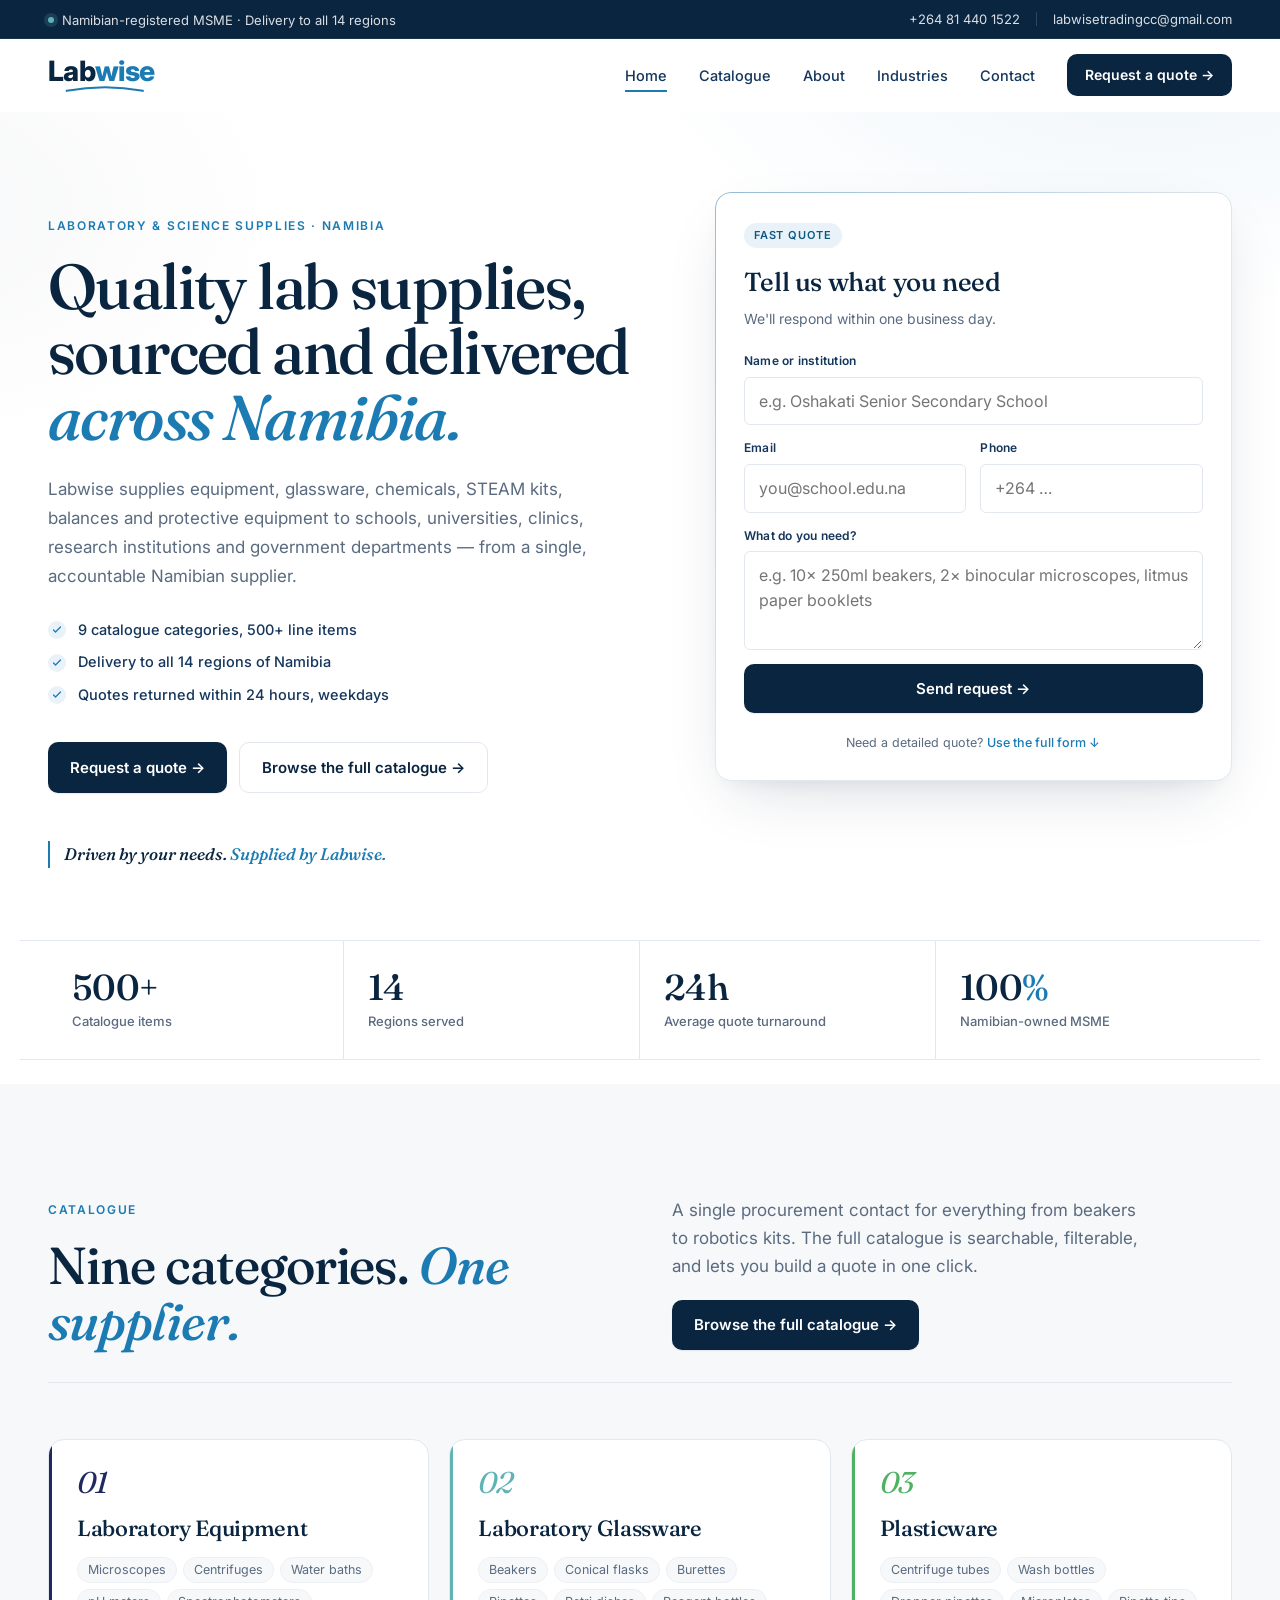
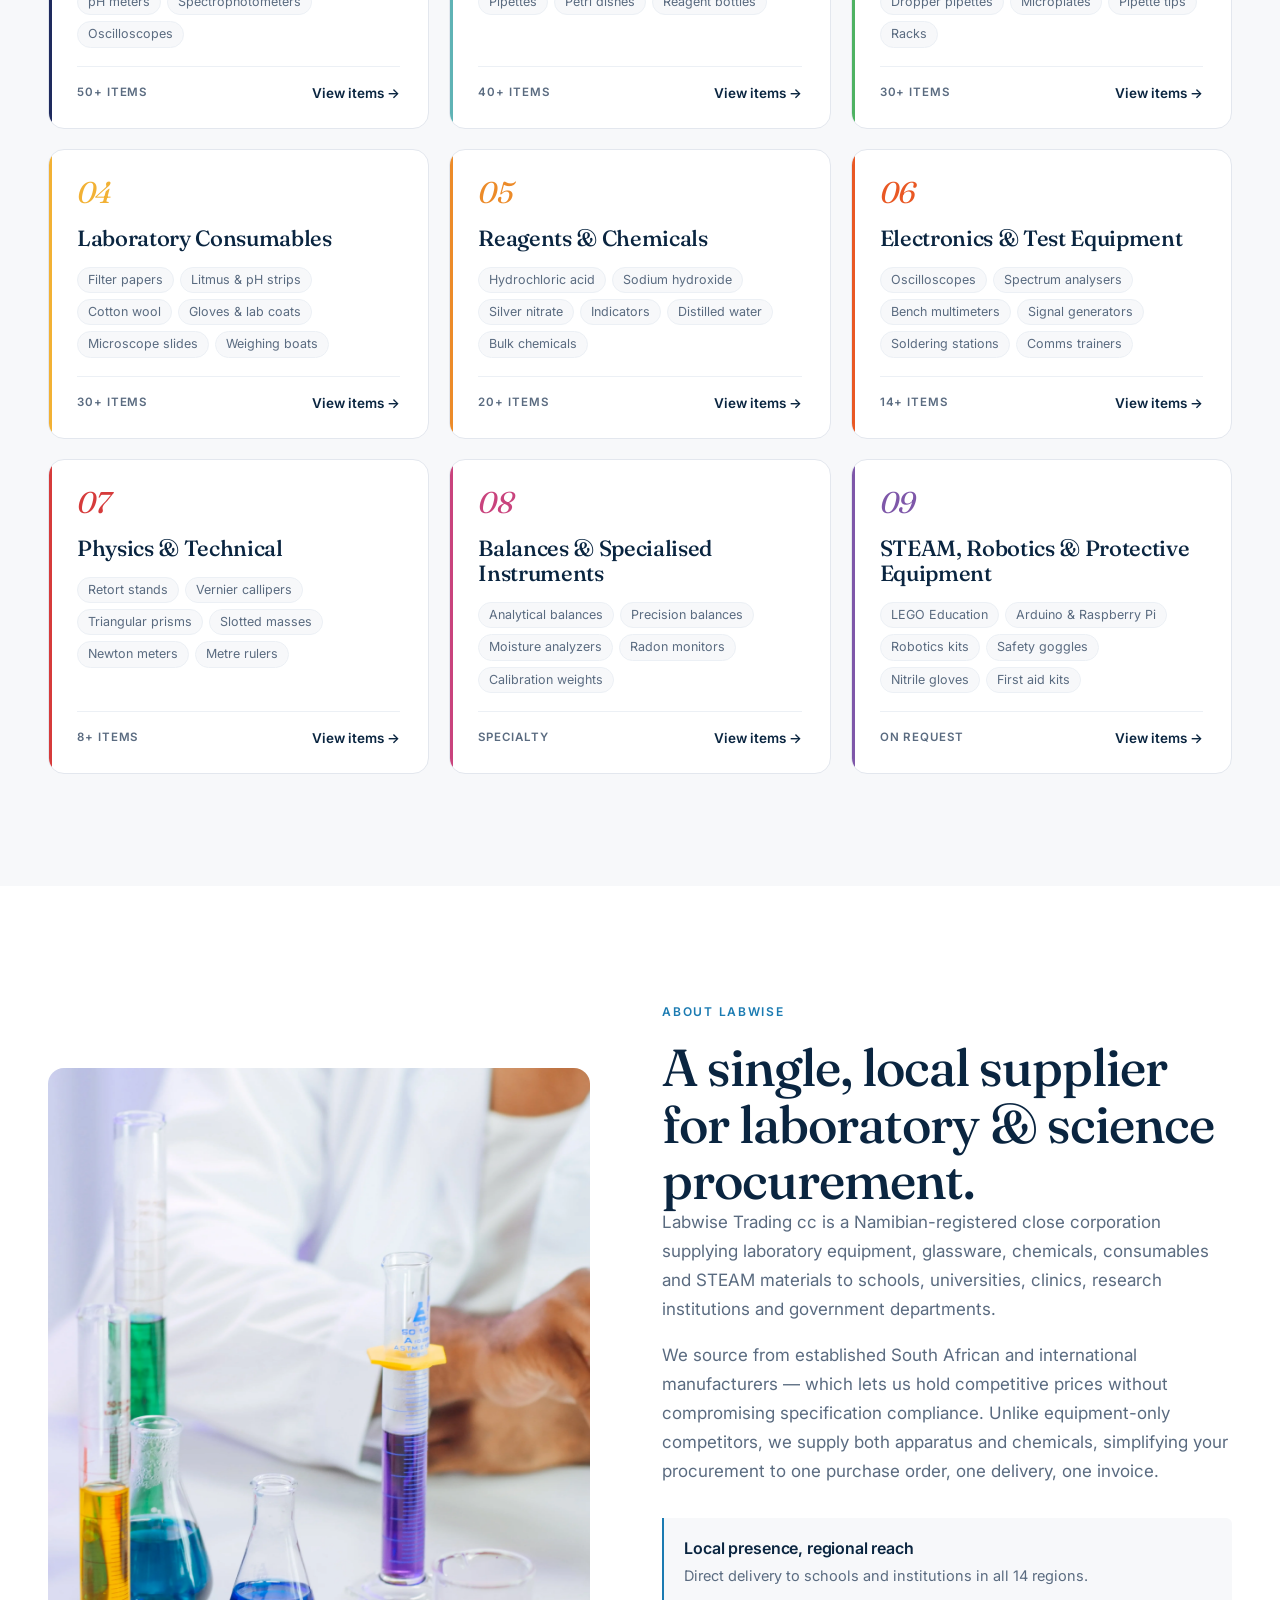
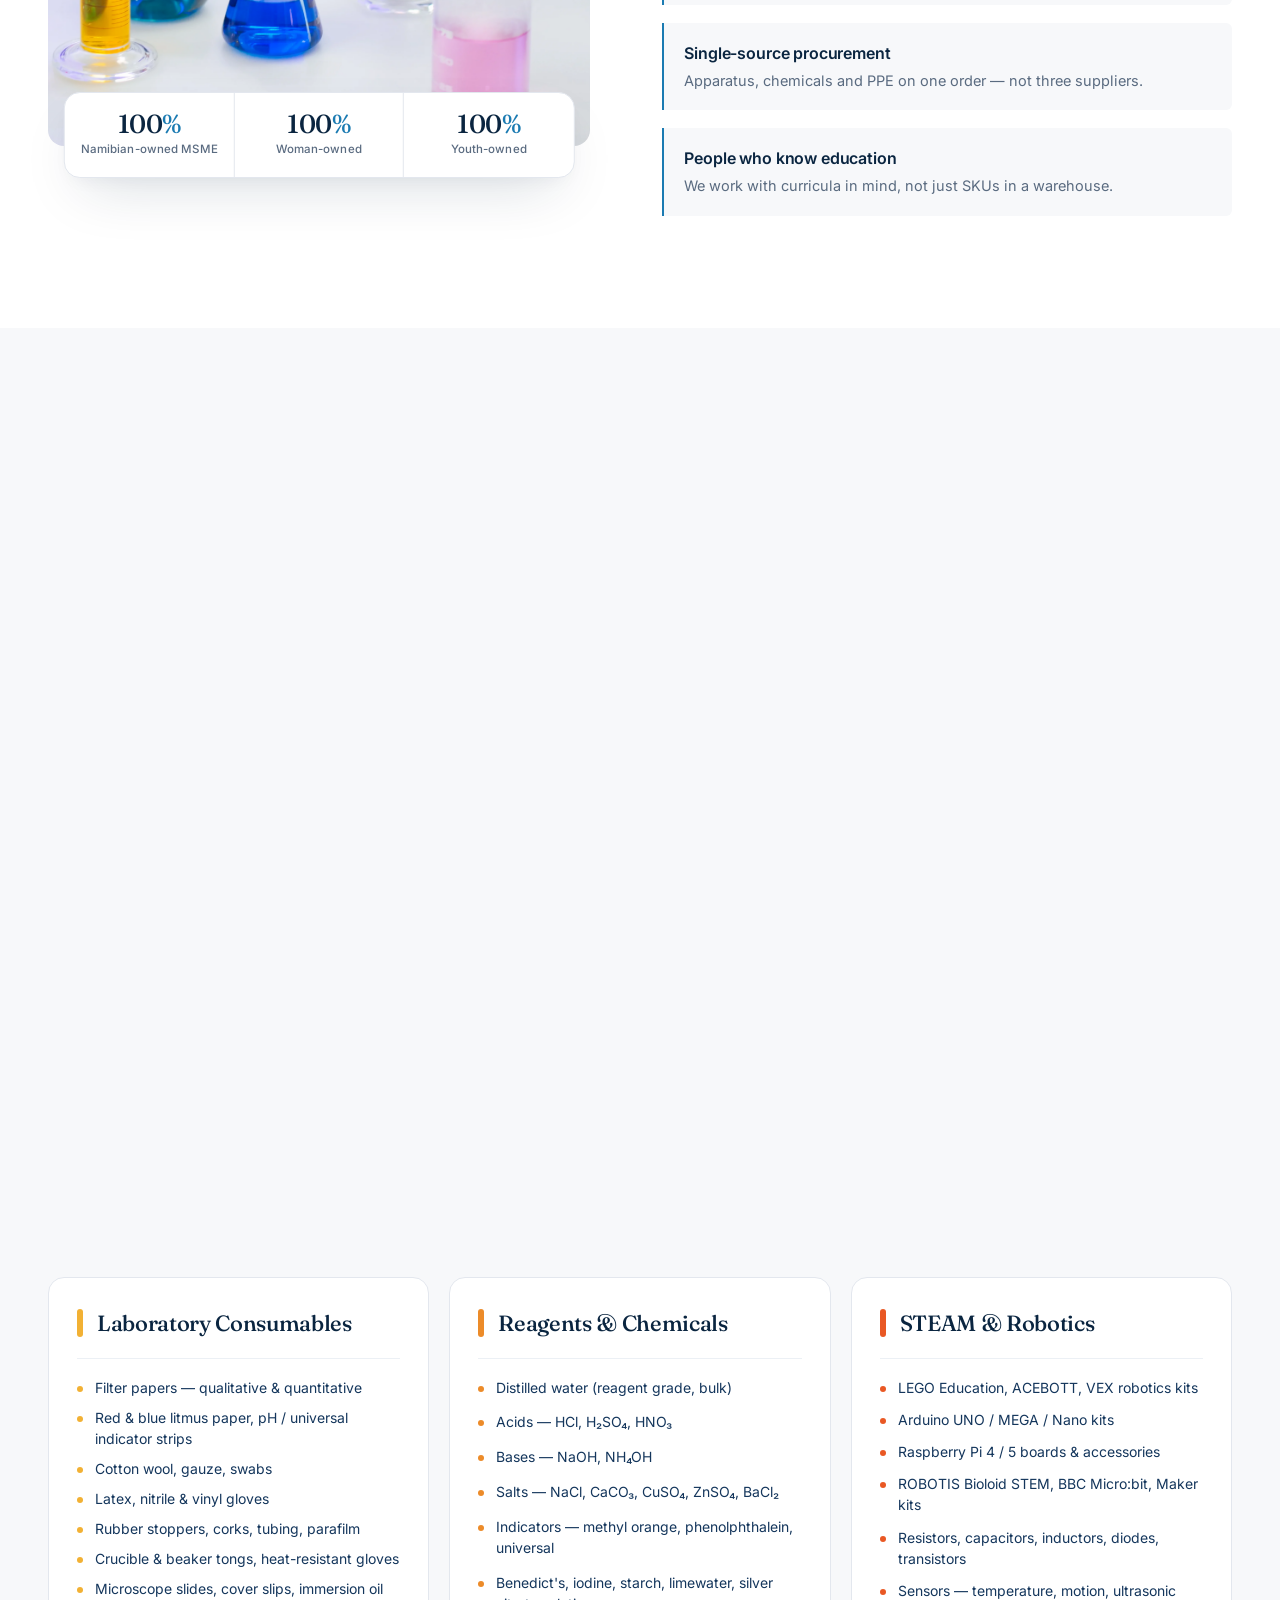
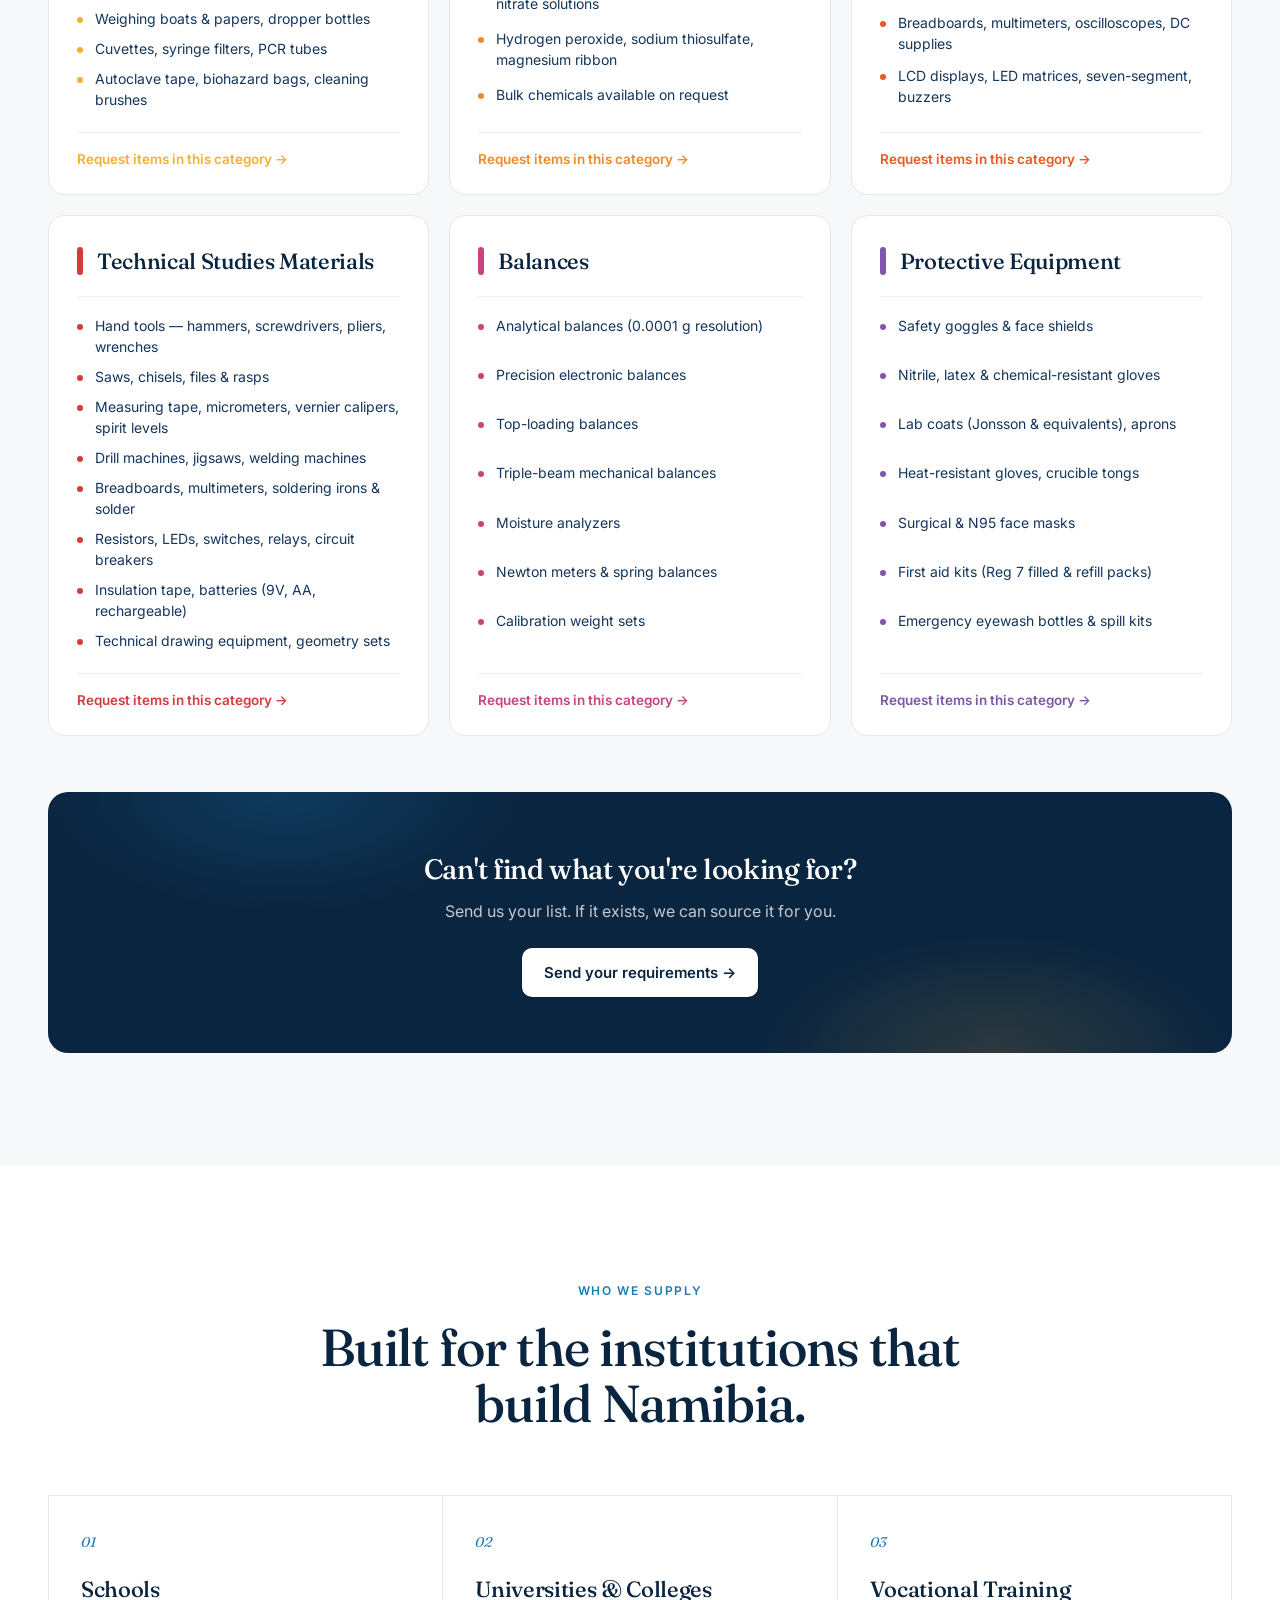
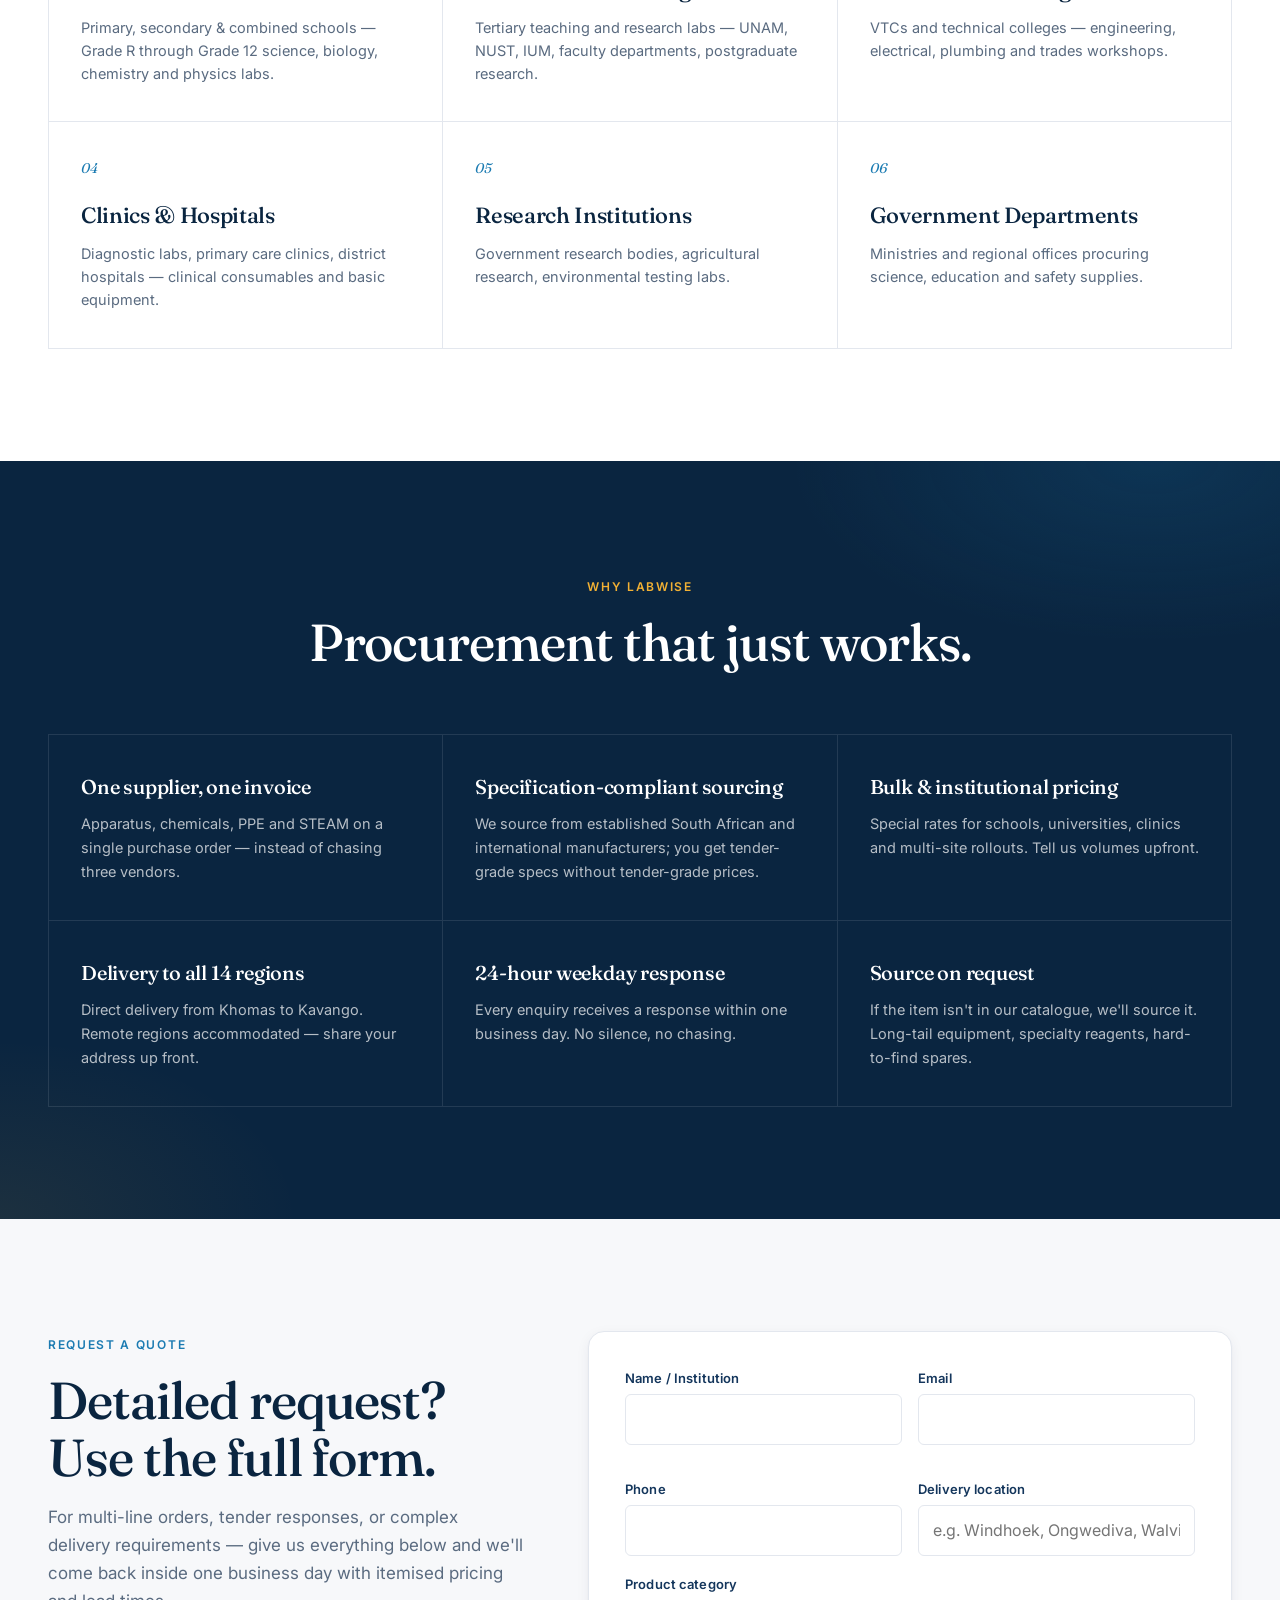
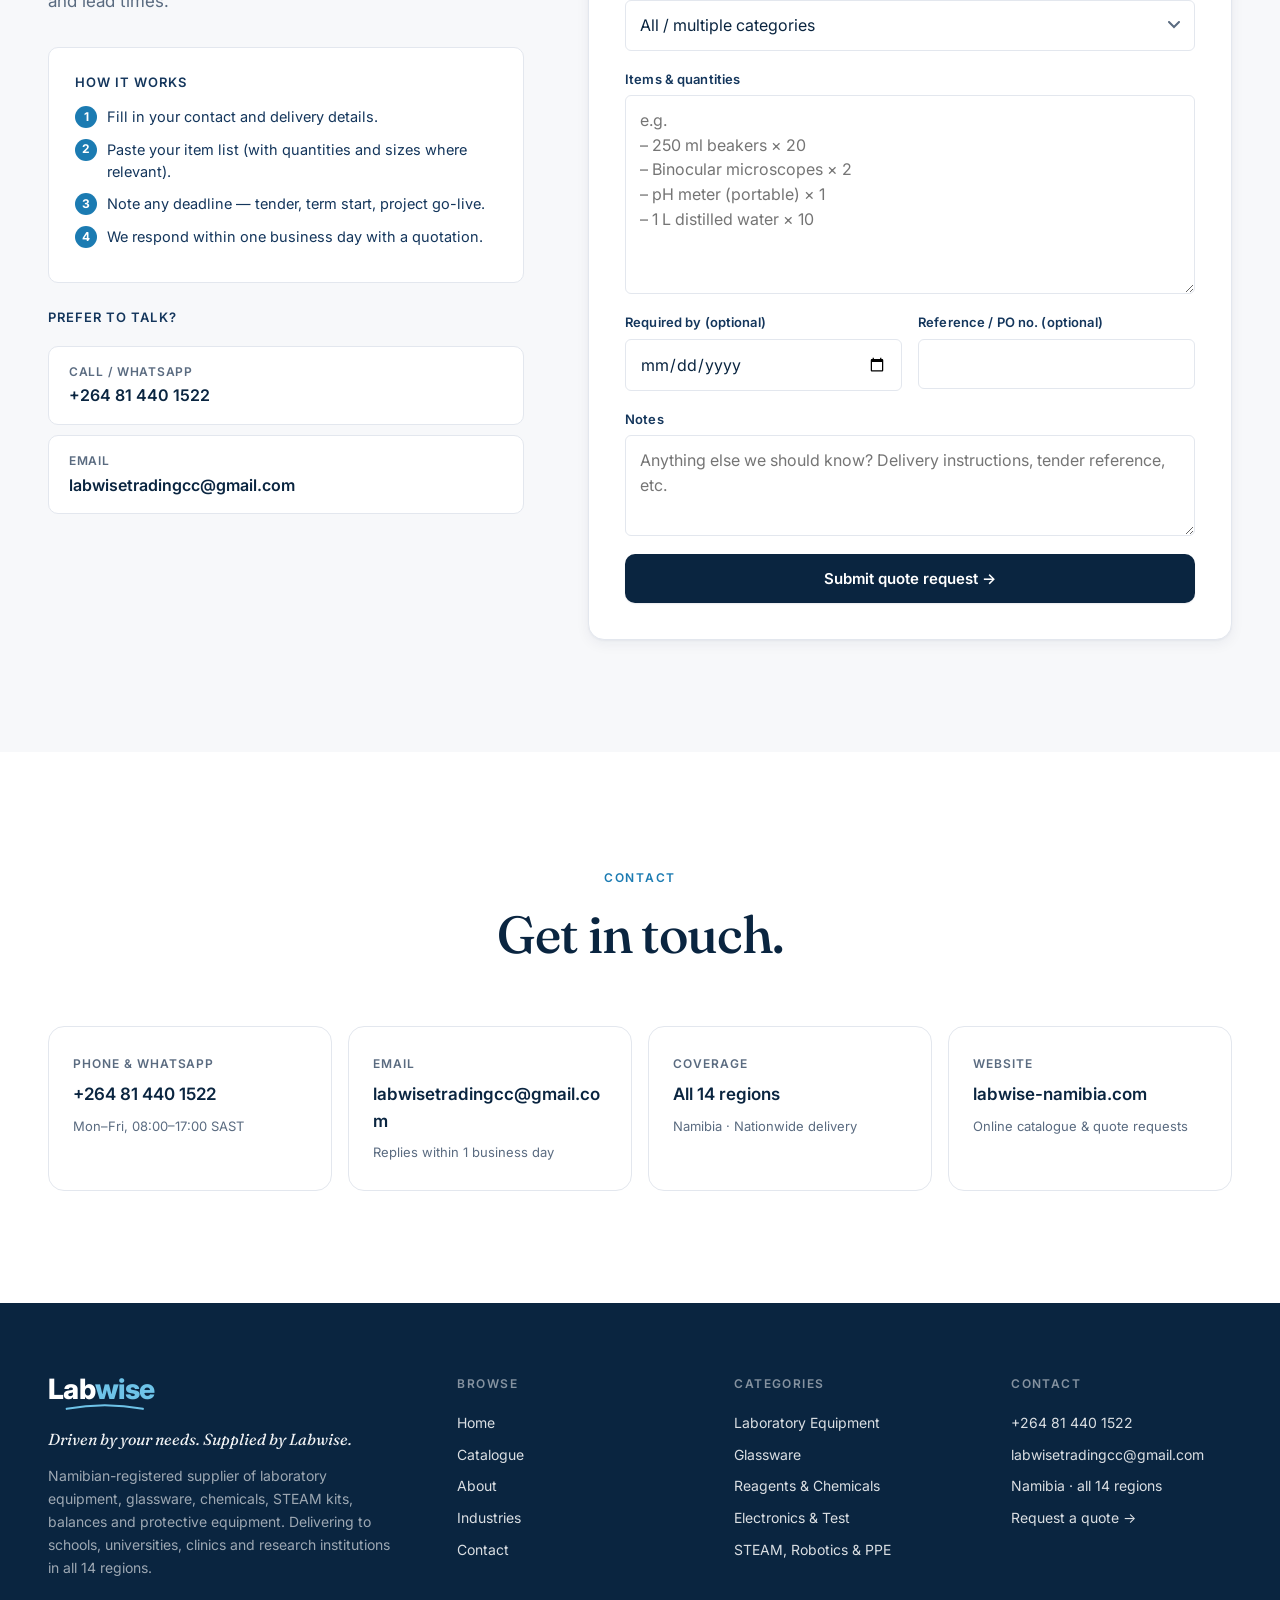
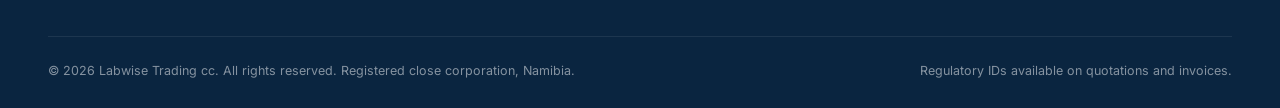
==== commit ad45ee65: "Redesign site: multi-page architecture, editorial visual system, dynamic catalogue Site-wide - Refin" ====
--- a/index.html
+++ b/index.html
@@ -3,916 +3,881 @@
 <head>
     <meta charset="UTF-8">
     <meta name="viewport" content="width=device-width, initial-scale=1.0">
-    <meta name="description" content="Labwise Trading cc - Namibia's trusted supplier of laboratory equipment, medical supplies, educational materials, STEAM & robotics, and industrial safety equipment. Serving schools, universities, mines, hospitals, and industries nationwide. Request a free quote today!">
-    <meta name="keywords" content="laboratory equipment Namibia, lab supplies Namibia, scientific instruments Namibia, school laboratory equipment, medical lab supplies Namibia, STEAM robotics Namibia, mining safety equipment Namibia, industrial safety supplies, microscopes Namibia, laboratory glassware Namibia, vocational training equipment, water testing equipment Namibia, Windhoek lab supplies, chemistry equipment Namibia, biology lab equipment">
+    <meta name="description" content="Labwise Trading cc — Namibian-registered supplier of laboratory equipment, glassware, chemicals, STEAM kits, balances and protective equipment to schools, universities, clinics and research institutions across all 14 regions.">
+    <meta name="keywords" content="laboratory equipment Namibia, lab supplies Namibia, scientific instruments, school laboratory, microscopes, glassware, chemicals, STEAM robotics, Windhoek, Oshana, Ongwediva">
     <meta name="author" content="Labwise Trading cc">
     <meta name="robots" content="index, follow">
     <meta name="geo.region" content="NA">
     <meta name="geo.country" content="Namibia">
-    <meta name="language" content="English">
-
-    <!-- Open Graph / Facebook -->
+    <meta name="theme-color" content="#0a2540">
+
     <meta property="og:type" content="website">
-    <meta property="og:url" content="https://www.labwise-trading.com/">
-    <meta property="og:title" content="Labwise Trading cc | Laboratory & Scientific Equipment Supplier in Namibia">
-    <meta property="og:description" content="Namibia's trusted supplier of laboratory, medical, educational & industrial safety equipment. Serving all 14 regions nationwide.">
+    <meta property="og:url" content="https://www.labwise-namibia.com/">
+    <meta property="og:title" content="Labwise — Laboratory & Science Supplies, Delivered Across Namibia">
+    <meta property="og:description" content="Driven by your needs. Supplied by Labwise. Equipment, glassware, chemicals, STEAM and safety supplies for schools, universities, clinics and labs.">
     <meta property="og:site_name" content="Labwise Trading cc">
 
-    <!-- Twitter -->
     <meta name="twitter:card" content="summary_large_image">
-    <meta name="twitter:title" content="Labwise Trading cc | Lab Equipment Supplier Namibia">
-    <meta name="twitter:description" content="Laboratory, medical, educational & industrial safety equipment supplier in Namibia.">
-
-    <!-- Canonical URL -->
-    <link rel="canonical" href="https://www.labwise-trading.com/">
-
-    <title>Laboratory Equipment Supplier Namibia | Labwise Trading cc - Lab Supplies, Medical & Safety Equipment</title>
+    <meta name="twitter:title" content="Labwise — Laboratory & Science Supplies, Namibia">
+    <meta name="twitter:description" content="Quality lab, science and STEAM supplies delivered across Namibia.">
+
+    <link rel="canonical" href="https://www.labwise-namibia.com/">
+
+    <title>Labwise Trading cc — Laboratory & Science Supplies, Namibia</title>
     <link rel="stylesheet" href="styles.css">
     <link rel="preconnect" href="https://fonts.googleapis.com">
     <link rel="preconnect" href="https://fonts.gstatic.com" crossorigin>
-    <link href="https://fonts.googleapis.com/css2?family=Inter:wght@300;400;500;600;700;800&display=swap" rel="stylesheet">
-
-    <!-- Structured Data / Schema Markup -->
+    <link href="https://fonts.googleapis.com/css2?family=Inter:wght@300;400;500;600;700;800&family=Fraunces:opsz,wght@9..144,400;9..144,500;9..144,600&display=swap" rel="stylesheet">
+
     <script type="application/ld+json">
     {
         "@context": "https://schema.org",
         "@type": "LocalBusiness",
         "name": "Labwise Trading cc",
-        "description": "Trusted supplier of laboratory equipment, medical supplies, educational materials, and industrial safety equipment in Namibia",
-        "url": "https://www.labwise-trading.com",
+        "description": "Namibian supplier of laboratory equipment, glassware, chemicals, consumables, STEAM kits, balances and protective equipment.",
+        "url": "https://www.labwise-namibia.com",
         "telephone": "+264814401522",
         "email": "labwisetradingcc@gmail.com",
-        "address": {
-            "@type": "PostalAddress",
-            "addressCountry": "Namibia"
-        },
-        "geo": {
-            "@type": "GeoCoordinates",
-            "latitude": "-22.5609",
-            "longitude": "17.0658"
-        },
-        "areaServed": {
-            "@type": "Country",
-            "name": "Namibia"
-        },
-        "serviceType": ["Laboratory Equipment Supply", "Medical Equipment Supply", "Educational Equipment Supply", "Industrial Safety Equipment"],
+        "address": { "@type": "PostalAddress", "addressCountry": "Namibia" },
+        "areaServed": { "@type": "Country", "name": "Namibia" },
         "priceRange": "$$",
-        "openingHours": "Mo-Fr 08:00-17:00",
-        "sameAs": []
+        "openingHours": "Mo-Fr 08:00-17:00"
     }
     </script>
 </head>
 <body>
-    <!-- Navigation -->
+
+    <!-- ========== Utility Bar ========== -->
+    <div class="utility-bar">
+        <div class="container utility-inner">
+            <div class="utility-left">
+                <span class="util-item"><span class="util-dot"></span>Namibian-registered MSME · Delivery to all 14 regions</span>
+            </div>
+            <div class="utility-right">
+                <a href="tel:+264814401522" class="util-item">+264 81 440 1522</a>
+                <span class="util-divider"></span>
+                <a href="mailto:labwisetradingcc@gmail.com" class="util-item">labwisetradingcc@gmail.com</a>
+            </div>
+        </div>
+    </div>
+
+    <!-- ========== Navigation ========== -->
     <nav class="navbar" id="navbar">
+        <div class="container nav-wrapper">
+            <a href="#home" class="logo" aria-label="Labwise — Home">
+                <span class="logo-lab">Lab</span><span class="logo-wise">wise</span>
+                <svg class="logo-curve" viewBox="0 0 90 8" aria-hidden="true">
+                    <path d="M2 6 Q 45 -2 88 6" fill="none" stroke="currentColor" stroke-width="2.5" stroke-linecap="round"/>
+                </svg>
+            </a>
+
+            <button class="mobile-menu-toggle" id="mobileMenuToggle" aria-label="Toggle menu" aria-expanded="false">
+                <span></span><span></span><span></span>
+            </button>
+
+            <ul class="nav-menu" id="navMenu">
+                <li><a href="index.html" class="nav-link active">Home</a></li>
+                <li><a href="catalogue.html" class="nav-link">Catalogue</a></li>
+                <li><a href="about.html" class="nav-link">About</a></li>
+                <li><a href="industries.html" class="nav-link">Industries</a></li>
+                <li><a href="contact.html" class="nav-link">Contact</a></li>
+                <li><a href="contact.html#quote" class="btn-primary-nav">Request a quote →</a></li>
+            </ul>
+        </div>
+    </nav>
+
+    <!-- ========== Hero ========== -->
+    <section class="hero" id="home">
+        <div class="container hero-grid">
+            <div class="hero-copy">
+                <span class="eyebrow">Laboratory &amp; Science Supplies · Namibia</span>
+                <h1 class="hero-title">
+                    Quality lab supplies, sourced and delivered <em>across Namibia.</em>
+                </h1>
+                <p class="hero-lede">
+                    Labwise supplies equipment, glassware, chemicals, STEAM kits, balances and protective equipment to schools, universities, clinics, research institutions and government departments — from a single, accountable Namibian supplier.
+                </p>
+
+                <ul class="hero-checks">
+                    <li><svg viewBox="0 0 24 24" aria-hidden="true"><path d="M5 12l4 4 10-10" fill="none" stroke="currentColor" stroke-width="2.5" stroke-linecap="round" stroke-linejoin="round"/></svg>9 catalogue categories, 500+ line items</li>
+                    <li><svg viewBox="0 0 24 24" aria-hidden="true"><path d="M5 12l4 4 10-10" fill="none" stroke="currentColor" stroke-width="2.5" stroke-linecap="round" stroke-linejoin="round"/></svg>Delivery to all 14 regions of Namibia</li>
+                    <li><svg viewBox="0 0 24 24" aria-hidden="true"><path d="M5 12l4 4 10-10" fill="none" stroke="currentColor" stroke-width="2.5" stroke-linecap="round" stroke-linejoin="round"/></svg>Quotes returned within 24 hours, weekdays</li>
+                </ul>
+
+                <div class="hero-ctas">
+                    <a href="#quote" class="btn-primary">Request a quote →</a>
+                    <a href="catalogue.html" class="btn-ghost">Browse the full catalogue →</a>
+                </div>
+
+                <p class="hero-tag">Driven by your needs. <span>Supplied by Labwise.</span></p>
+            </div>
+
+            <aside class="hero-quote" aria-label="Quick quote request">
+                <div class="quick-quote-card">
+                    <div class="qq-header">
+                        <span class="qq-badge">Fast quote</span>
+                        <h3>Tell us what you need</h3>
+                        <p>We'll respond within one business day.</p>
+                    </div>
+                    <form class="quick-quote-form" id="quickQuoteForm" novalidate>
+                        <div class="qq-field">
+                            <label for="qq-name">Name or institution</label>
+                            <input type="text" id="qq-name" name="qq-name" required placeholder="e.g. Oshakati Senior Secondary School">
+                        </div>
+                        <div class="qq-row">
+                            <div class="qq-field">
+                                <label for="qq-email">Email</label>
+                                <input type="email" id="qq-email" name="qq-email" required placeholder="you@school.edu.na">
+                            </div>
+                            <div class="qq-field">
+                                <label for="qq-phone">Phone</label>
+                                <input type="tel" id="qq-phone" name="qq-phone" required placeholder="+264 …">
+                            </div>
+                        </div>
+                        <div class="qq-field">
+                            <label for="qq-items">What do you need?</label>
+                            <textarea id="qq-items" name="qq-items" rows="3" required placeholder="e.g. 10× 250ml beakers, 2× binocular microscopes, litmus paper booklets"></textarea>
+                        </div>
+                        <button type="submit" class="btn-primary btn-full">Send request →</button>
+                        <p class="qq-fineprint">Need a detailed quote? <a href="#quote">Use the full form ↓</a></p>
+                    </form>
+                </div>
+            </aside>
+        </div>
+
+        <div class="container hero-stats">
+            <div class="stat">
+                <div class="stat-num"><span data-target="500">0</span>+</div>
+                <div class="stat-label">Catalogue items</div>
+            </div>
+            <div class="stat">
+                <div class="stat-num"><span data-target="14">0</span></div>
+                <div class="stat-label">Regions served</div>
+            </div>
+            <div class="stat">
+                <div class="stat-num"><span data-target="24">0</span>h</div>
+                <div class="stat-label">Average quote turnaround</div>
+            </div>
+            <div class="stat">
+                <div class="stat-num">100<span class="pct">%</span></div>
+                <div class="stat-label">Namibian-owned MSME</div>
+            </div>
+        </div>
+    </section>
+
+    <!-- ========== Categories (editorial layout) ========== -->
+    <section class="categories" id="categories">
         <div class="container">
-            <div class="nav-wrapper">
-                <div class="logo">
-                    <a href="#home">
-                        <span class="logo-text">Labwise</span>
-                    </a>
-                </div>
-                <button class="mobile-menu-toggle" id="mobileMenuToggle" aria-label="Toggle menu">
-                    <span></span>
-                    <span></span>
-                    <span></span>
-                </button>
-                <ul class="nav-menu" id="navMenu">
-                    <li><a href="#home" class="nav-link">Home</a></li>
-                    <li><a href="#about" class="nav-link">About</a></li>
-                    <li><a href="#products" class="nav-link">Products</a></li>
-                    <li><a href="#services" class="nav-link">Services</a></li>
-                    <li><a href="#contact" class="nav-link">Contact</a></li>
-                    <li><a href="#quote" class="btn-primary-nav">Request Quote</a></li>
-                </ul>
-            </div>
-        </div>
-    </nav>
-
-    <!-- Hero Section -->
-    <section class="hero" id="home">
-        <!-- Floating Glass Orbs -->
-        <div class="hero-orbs">
-            <div class="hero-orb"></div>
-            <div class="hero-orb"></div>
-            <div class="hero-orb"></div>
-            <div class="hero-orb"></div>
-        </div>
+            <header class="section-head section-head--split">
+                <div>
+                    <span class="section-eyebrow">Catalogue</span>
+                    <h2 class="section-title">Nine categories. <em>One supplier.</em></h2>
+                </div>
+                <div>
+                    <p class="section-lede">A single procurement contact for everything from beakers to robotics kits. The full catalogue is searchable, filterable, and lets you build a quote in one click.</p>
+                    <a href="catalogue.html" class="btn-primary">Browse the full catalogue →</a>
+                </div>
+            </header>
+
+            <ol class="cat-rows">
+
+                <li class="cat-row" style="--cat: #1e2a5e;">
+                    <a href="catalogue.html" class="cat-row-link">
+                        <span class="cat-row-num">01</span>
+                        <div class="cat-row-body">
+                            <h3 class="cat-row-title">Laboratory Equipment</h3>
+                            <ul class="cat-row-items">
+                                <li>Microscopes</li>
+                                <li>Centrifuges</li>
+                                <li>Water baths</li>
+                                <li>pH meters</li>
+                                <li>Spectrophotometers</li>
+                                <li>Oscilloscopes</li>
+                            </ul>
+                        </div>
+                        <div class="cat-row-meta">
+                            <span class="cat-row-count">50+ items</span>
+                            <span class="cat-row-cta">View items →</span>
+                        </div>
+                    </a>
+                </li>
+
+                <li class="cat-row" style="--cat: #5fb3b5;">
+                    <a href="catalogue.html" class="cat-row-link">
+                        <span class="cat-row-num">02</span>
+                        <div class="cat-row-body">
+                            <h3 class="cat-row-title">Laboratory Glassware</h3>
+                            <ul class="cat-row-items">
+                                <li>Beakers</li>
+                                <li>Conical flasks</li>
+                                <li>Burettes</li>
+                                <li>Pipettes</li>
+                                <li>Petri dishes</li>
+                                <li>Reagent bottles</li>
+                            </ul>
+                        </div>
+                        <div class="cat-row-meta">
+                            <span class="cat-row-count">40+ items</span>
+                            <span class="cat-row-cta">View items →</span>
+                        </div>
+                    </a>
+                </li>
+
+                <li class="cat-row" style="--cat: #4eb262;">
+                    <a href="catalogue.html" class="cat-row-link">
+                        <span class="cat-row-num">03</span>
+                        <div class="cat-row-body">
+                            <h3 class="cat-row-title">Plasticware</h3>
+                            <ul class="cat-row-items">
+                                <li>Centrifuge tubes</li>
+                                <li>Wash bottles</li>
+                                <li>Dropper pipettes</li>
+                                <li>Microplates</li>
+                                <li>Pipette tips</li>
+                                <li>Racks</li>
+                            </ul>
+                        </div>
+                        <div class="cat-row-meta">
+                            <span class="cat-row-count">30+ items</span>
+                            <span class="cat-row-cta">View items →</span>
+                        </div>
+                    </a>
+                </li>
+
+                <li class="cat-row" style="--cat: #f2b134;">
+                    <a href="catalogue.html" class="cat-row-link">
+                        <span class="cat-row-num">04</span>
+                        <div class="cat-row-body">
+                            <h3 class="cat-row-title">Laboratory Consumables</h3>
+                            <ul class="cat-row-items">
+                                <li>Filter papers</li>
+                                <li>Litmus &amp; pH strips</li>
+                                <li>Cotton wool</li>
+                                <li>Gloves &amp; lab coats</li>
+                                <li>Microscope slides</li>
+                                <li>Weighing boats</li>
+                            </ul>
+                        </div>
+                        <div class="cat-row-meta">
+                            <span class="cat-row-count">30+ items</span>
+                            <span class="cat-row-cta">View items →</span>
+                        </div>
+                    </a>
+                </li>
+
+                <li class="cat-row" style="--cat: #ec8b29;">
+                    <a href="catalogue.html" class="cat-row-link">
+                        <span class="cat-row-num">05</span>
+                        <div class="cat-row-body">
+                            <h3 class="cat-row-title">Reagents &amp; Chemicals</h3>
+                            <ul class="cat-row-items">
+                                <li>Hydrochloric acid</li>
+                                <li>Sodium hydroxide</li>
+                                <li>Silver nitrate</li>
+                                <li>Indicators</li>
+                                <li>Distilled water</li>
+                                <li>Bulk chemicals</li>
+                            </ul>
+                        </div>
+                        <div class="cat-row-meta">
+                            <span class="cat-row-count">20+ items</span>
+                            <span class="cat-row-cta">View items →</span>
+                        </div>
+                    </a>
+                </li>
+
+                <li class="cat-row" style="--cat: #e95824;">
+                    <a href="catalogue.html" class="cat-row-link">
+                        <span class="cat-row-num">06</span>
+                        <div class="cat-row-body">
+                            <h3 class="cat-row-title">Electronics &amp; Test Equipment</h3>
+                            <ul class="cat-row-items">
+                                <li>Oscilloscopes</li>
+                                <li>Spectrum analysers</li>
+                                <li>Bench multimeters</li>
+                                <li>Signal generators</li>
+                                <li>Soldering stations</li>
+                                <li>Comms trainers</li>
+                            </ul>
+                        </div>
+                        <div class="cat-row-meta">
+                            <span class="cat-row-count">14+ items</span>
+                            <span class="cat-row-cta">View items →</span>
+                        </div>
+                    </a>
+                </li>
+
+                <li class="cat-row" style="--cat: #d63b3b;">
+                    <a href="catalogue.html" class="cat-row-link">
+                        <span class="cat-row-num">07</span>
+                        <div class="cat-row-body">
+                            <h3 class="cat-row-title">Physics &amp; Technical</h3>
+                            <ul class="cat-row-items">
+                                <li>Retort stands</li>
+                                <li>Vernier callipers</li>
+                                <li>Triangular prisms</li>
+                                <li>Slotted masses</li>
+                                <li>Newton meters</li>
+                                <li>Metre rulers</li>
+                            </ul>
+                        </div>
+                        <div class="cat-row-meta">
+                            <span class="cat-row-count">8+ items</span>
+                            <span class="cat-row-cta">View items →</span>
+                        </div>
+                    </a>
+                </li>
+
+                <li class="cat-row" style="--cat: #c9437d;">
+                    <a href="catalogue.html" class="cat-row-link">
+                        <span class="cat-row-num">08</span>
+                        <div class="cat-row-body">
+                            <h3 class="cat-row-title">Balances &amp; Specialised Instruments</h3>
+                            <ul class="cat-row-items">
+                                <li>Analytical balances</li>
+                                <li>Precision balances</li>
+                                <li>Moisture analyzers</li>
+                                <li>Radon monitors</li>
+                                <li>Calibration weights</li>
+                            </ul>
+                        </div>
+                        <div class="cat-row-meta">
+                            <span class="cat-row-count">Specialty</span>
+                            <span class="cat-row-cta">View items →</span>
+                        </div>
+                    </a>
+                </li>
+
+                <li class="cat-row" style="--cat: #7e57a9;">
+                    <a href="catalogue.html" class="cat-row-link">
+                        <span class="cat-row-num">09</span>
+                        <div class="cat-row-body">
+                            <h3 class="cat-row-title">STEAM, Robotics &amp; Protective Equipment</h3>
+                            <ul class="cat-row-items">
+                                <li>LEGO Education</li>
+                                <li>Arduino &amp; Raspberry Pi</li>
+                                <li>Robotics kits</li>
+                                <li>Safety goggles</li>
+                                <li>Nitrile gloves</li>
+                                <li>First aid kits</li>
+                            </ul>
+                        </div>
+                        <div class="cat-row-meta">
+                            <span class="cat-row-count">On request</span>
+                            <span class="cat-row-cta">View items →</span>
+                        </div>
+                    </a>
+                </li>
+
+            </ol>
+        </div>
+    </section>
+
+    <!-- ========== About ========== -->
+    <section class="about" id="about">
+        <div class="container about-grid">
+            <div class="about-media">
+                <img src="images/Images/pexels-kindelmedia-8326473.jpg" alt="Lab technician measuring reagents in a Namibian laboratory" loading="lazy">
+                <div class="about-credentials">
+                    <div class="cred">
+                        <div class="cred-num">100<span>%</span></div>
+                        <div class="cred-label">Namibian-owned MSME</div>
+                    </div>
+                    <div class="cred">
+                        <div class="cred-num">100<span>%</span></div>
+                        <div class="cred-label">Woman-owned</div>
+                    </div>
+                    <div class="cred">
+                        <div class="cred-num">100<span>%</span></div>
+                        <div class="cred-label">Youth-owned</div>
+                    </div>
+                </div>
+            </div>
+            <div class="about-copy">
+                <span class="section-eyebrow">About Labwise</span>
+                <h2 class="section-title">A single, local supplier for laboratory &amp; science procurement.</h2>
+                <p>Labwise Trading cc is a Namibian-registered close corporation supplying laboratory equipment, glassware, chemicals, consumables and STEAM materials to schools, universities, clinics, research institutions and government departments.</p>
+                <p>We source from established South African and international manufacturers — which lets us hold competitive prices without compromising specification compliance. Unlike equipment-only competitors, we supply both apparatus and chemicals, simplifying your procurement to one purchase order, one delivery, one invoice.</p>
+
+                <div class="about-points">
+                    <div class="about-point">
+                        <h4>Local presence, regional reach</h4>
+                        <p>Direct delivery to schools and institutions in all 14 regions.</p>
+                    </div>
+                    <div class="about-point">
+                        <h4>Single-source procurement</h4>
+                        <p>Apparatus, chemicals and PPE on one order — not three suppliers.</p>
+                    </div>
+                    <div class="about-point">
+                        <h4>People who know education</h4>
+                        <p>We work with curricula in mind, not just SKUs in a warehouse.</p>
+                    </div>
+                </div>
+            </div>
+        </div>
+    </section>
+
+    <!-- ========== Detailed Catalogue ========== -->
+    <section class="catalogue-detail">
         <div class="container">
-            <div class="hero-content">
-                <div class="hero-badge">
-                    <span>🔬 Trusted Laboratory Equipment Supplier</span>
-                </div>
-                <h1 class="hero-title">
-                    Laboratory & Scientific Equipment Supplier in Namibia
-                </h1>
-                <p class="hero-subtitle">
-                    Quality products, competitive pricing, and reliable sourcing for schools, universities, laboratories, clinics, and research institutions nationwide.
-                </p>
-                <div class="hero-buttons">
-                    <a href="#quote" class="btn-primary">Request a Quote</a>
-                    <a href="#products" class="btn-secondary">Browse Products</a>
-                </div>
-                <div class="hero-stats">
-                    <div class="stat-item">
-                        <div class="stat-number">500+</div>
-                        <div class="stat-label">Products Available</div>
-                    </div>
-                    <div class="stat-item">
-                        <div class="stat-number">100+</div>
-                        <div class="stat-label">Satisfied Clients</div>
-                    </div>
-                    <div class="stat-item">
-                        <div class="stat-number">14</div>
-                        <div class="stat-label">Regions Served</div>
-                    </div>
-                </div>
+            <header class="section-head">
+                <span class="section-eyebrow">In detail</span>
+                <h2 class="section-title">What's in each category.</h2>
+                <p class="section-lede">Representative items — if you need something that isn't listed, ask us. We source the long-tail items too.</p>
+            </header>
+
+            <div class="cat-detail-grid">
+
+                <!-- Laboratory Equipment -->
+                <article class="cat-detail" id="cat-equipment" style="--cat: #1e2a5e;">
+                    <header>
+                        <span class="cat-detail-bar"></span>
+                        <h3>Laboratory Equipment</h3>
+                    </header>
+                    <ul class="cat-detail-list">
+                        <li>Microscopes — monocular, binocular, stereo, digital, USB, fluorescence</li>
+                        <li>Bunsen burners, hot plates, heating mantles</li>
+                        <li>Centrifuges — micro, clinical, refrigerated, high-speed</li>
+                        <li>Water baths, incubators, ovens, autoclaves, muffle furnaces</li>
+                        <li>pH, conductivity &amp; dissolved-oxygen meters</li>
+                        <li>Spectrophotometers, colorimeters, refractometers</li>
+                        <li>Cathode ray &amp; digital storage oscilloscopes</li>
+                        <li>Magnetic stirrers, vortex mixers, homogenizers</li>
+                        <li>Fume hoods, laminar flow &amp; biosafety cabinets</li>
+                        <li>Retort stands, tripods, clamps</li>
+                    </ul>
+                    <a href="#quote" class="cat-detail-cta">Request items in this category →</a>
+                </article>
+
+                <!-- Glassware -->
+                <article class="cat-detail" id="cat-glassware" style="--cat: #5fb3b5;">
+                    <header>
+                        <span class="cat-detail-bar"></span>
+                        <h3>Laboratory Glassware</h3>
+                    </header>
+                    <ul class="cat-detail-list">
+                        <li>Beakers — 50 ml to 5000 ml</li>
+                        <li>Measuring cylinders — 10 ml to 2000 ml</li>
+                        <li>Conical (Erlenmeyer), round-bottom, volumetric flasks</li>
+                        <li>Test tubes, boiling tubes, centrifuge tubes</li>
+                        <li>Burettes — Class A &amp; B, automatic</li>
+                        <li>Pipettes — graduated, volumetric, serological, Pasteur</li>
+                        <li>Funnels — separating, filter, dropping, thistle</li>
+                        <li>Petri dishes, watch glasses, crystallizing dishes</li>
+                        <li>Reagent bottles (clear &amp; amber), spotting tiles</li>
+                        <li>Condensers, crucibles, evaporating dishes, desiccators</li>
+                    </ul>
+                    <a href="#quote" class="cat-detail-cta">Request items in this category →</a>
+                </article>
+
+                <!-- Plasticware -->
+                <article class="cat-detail" id="cat-plasticware" style="--cat: #4eb262;">
+                    <header>
+                        <span class="cat-detail-bar"></span>
+                        <h3>Plasticware</h3>
+                    </header>
+                    <ul class="cat-detail-list">
+                        <li>Plastic beakers, measuring cups &amp; cylinders</li>
+                        <li>Pipette racks, dropper &amp; Pasteur pipettes</li>
+                        <li>Micropipette tips (all sizes) &amp; pipette fillers</li>
+                        <li>Plastic test tubes, vials, sample containers</li>
+                        <li>Microcentrifuge tubes, microplates</li>
+                        <li>Wash, dropping, squeeze &amp; spray bottles</li>
+                        <li>Plastic petri dishes, spatulas, scoops</li>
+                        <li>Plastic safety goggles, mortar &amp; pestle sets</li>
+                    </ul>
+                    <a href="#quote" class="cat-detail-cta">Request items in this category →</a>
+                </article>
+
+                <!-- Consumables -->
+                <article class="cat-detail" id="cat-consumables" style="--cat: #f2b134;">
+                    <header>
+                        <span class="cat-detail-bar"></span>
+                        <h3>Laboratory Consumables</h3>
+                    </header>
+                    <ul class="cat-detail-list">
+                        <li>Filter papers — qualitative &amp; quantitative</li>
+                        <li>Red &amp; blue litmus paper, pH / universal indicator strips</li>
+                        <li>Cotton wool, gauze, swabs</li>
+                        <li>Latex, nitrile &amp; vinyl gloves</li>
+                        <li>Rubber stoppers, corks, tubing, parafilm</li>
+                        <li>Crucible &amp; beaker tongs, heat-resistant gloves</li>
+                        <li>Microscope slides, cover slips, immersion oil</li>
+                        <li>Weighing boats &amp; papers, dropper bottles</li>
+                        <li>Cuvettes, syringe filters, PCR tubes</li>
+                        <li>Autoclave tape, biohazard bags, cleaning brushes</li>
+                    </ul>
+                    <a href="#quote" class="cat-detail-cta">Request items in this category →</a>
+                </article>
+
+                <!-- Reagents -->
+                <article class="cat-detail" id="cat-reagents" style="--cat: #ec8b29;">
+                    <header>
+                        <span class="cat-detail-bar"></span>
+                        <h3>Reagents &amp; Chemicals</h3>
+                    </header>
+                    <ul class="cat-detail-list">
+                        <li>Distilled water (reagent grade, bulk)</li>
+                        <li>Acids — HCl, H₂SO₄, HNO₃</li>
+                        <li>Bases — NaOH, NH₄OH</li>
+                        <li>Salts — NaCl, CaCO₃, CuSO₄, ZnSO₄, BaCl₂</li>
+                        <li>Indicators — methyl orange, phenolphthalein, universal</li>
+                        <li>Benedict's, iodine, starch, limewater, silver nitrate solutions</li>
+                        <li>Hydrogen peroxide, sodium thiosulfate, magnesium ribbon</li>
+                        <li>Bulk chemicals available on request</li>
+                    </ul>
+                    <a href="#quote" class="cat-detail-cta">Request items in this category →</a>
+                </article>
+
+                <!-- STEAM -->
+                <article class="cat-detail" id="cat-steam" style="--cat: #e95824;">
+                    <header>
+                        <span class="cat-detail-bar"></span>
+                        <h3>STEAM &amp; Robotics</h3>
+                    </header>
+                    <ul class="cat-detail-list">
+                        <li>LEGO Education, ACEBOTT, VEX robotics kits</li>
+                        <li>Arduino UNO / MEGA / Nano kits</li>
+                        <li>Raspberry Pi 4 / 5 boards &amp; accessories</li>
+                        <li>ROBOTIS Bioloid STEM, BBC Micro:bit, Maker kits</li>
+                        <li>Resistors, capacitors, inductors, diodes, transistors</li>
+                        <li>Sensors — temperature, motion, ultrasonic</li>
+                        <li>Breadboards, multimeters, oscilloscopes, DC supplies</li>
+                        <li>LCD displays, LED matrices, seven-segment, buzzers</li>
+                    </ul>
+                    <a href="#quote" class="cat-detail-cta">Request items in this category →</a>
+                </article>
+
+                <!-- Technical Studies -->
+                <article class="cat-detail" id="cat-technical" style="--cat: #d63b3b;">
+                    <header>
+                        <span class="cat-detail-bar"></span>
+                        <h3>Technical Studies Materials</h3>
+                    </header>
+                    <ul class="cat-detail-list">
+                        <li>Hand tools — hammers, screwdrivers, pliers, wrenches</li>
+                        <li>Saws, chisels, files &amp; rasps</li>
+                        <li>Measuring tape, micrometers, vernier calipers, spirit levels</li>
+                        <li>Drill machines, jigsaws, welding machines</li>
+                        <li>Breadboards, multimeters, soldering irons &amp; solder</li>
+                        <li>Resistors, LEDs, switches, relays, circuit breakers</li>
+                        <li>Insulation tape, batteries (9V, AA, rechargeable)</li>
+                        <li>Technical drawing equipment, geometry sets</li>
+                    </ul>
+                    <a href="#quote" class="cat-detail-cta">Request items in this category →</a>
+                </article>
+
+                <!-- Balances -->
+                <article class="cat-detail" id="cat-balances" style="--cat: #c9437d;">
+                    <header>
+                        <span class="cat-detail-bar"></span>
+                        <h3>Balances</h3>
+                    </header>
+                    <ul class="cat-detail-list">
+                        <li>Analytical balances (0.0001 g resolution)</li>
+                        <li>Precision electronic balances</li>
+                        <li>Top-loading balances</li>
+                        <li>Triple-beam mechanical balances</li>
+                        <li>Moisture analyzers</li>
+                        <li>Newton meters &amp; spring balances</li>
+                        <li>Calibration weight sets</li>
+                    </ul>
+                    <a href="#quote" class="cat-detail-cta">Request items in this category →</a>
+                </article>
+
+                <!-- PPE -->
+                <article class="cat-detail" id="cat-ppe" style="--cat: #7e57a9;">
+                    <header>
+                        <span class="cat-detail-bar"></span>
+                        <h3>Protective Equipment</h3>
+                    </header>
+                    <ul class="cat-detail-list">
+                        <li>Safety goggles &amp; face shields</li>
+                        <li>Nitrile, latex &amp; chemical-resistant gloves</li>
+                        <li>Lab coats (Jonsson &amp; equivalents), aprons</li>
+                        <li>Heat-resistant gloves, crucible tongs</li>
+                        <li>Surgical &amp; N95 face masks</li>
+                        <li>First aid kits (Reg 7 filled &amp; refill packs)</li>
+                        <li>Emergency eyewash bottles &amp; spill kits</li>
+                    </ul>
+                    <a href="#quote" class="cat-detail-cta">Request items in this category →</a>
+                </article>
+
+            </div>
+
+            <div class="catalogue-cta">
+                <h3>Can't find what you're looking for?</h3>
+                <p>Send us your list. If it exists, we can source it for you.</p>
+                <a href="#quote" class="btn-primary">Send your requirements →</a>
             </div>
         </div>
     </section>
 
-    <!-- Contact Banner -->
-    <section class="contact-banner">
+    <!-- ========== Industries ========== -->
+    <section class="industries" id="industries">
         <div class="container">
-            <div class="contact-banner-content">
-                <div class="contact-item">
-                    <span class="contact-icon">📍</span>
-                    <span>Supplying All Regions of Namibia</span>
-                </div>
-                <div class="contact-item">
-                    <span class="contact-icon">📞</span>
-                    <a href="tel:+264814401522">+264 81 440 1522</a>
-                </div>
-                <div class="contact-item">
-                    <span class="contact-icon">📧</span>
-                    <a href="mailto:labwisetradingcc@gmail.com">labwisetradingcc@gmail.com</a>
+            <header class="section-head">
+                <span class="section-eyebrow">Who we supply</span>
+                <h2 class="section-title">Built for the institutions that build Namibia.</h2>
+            </header>
+
+            <div class="ind-grid">
+                <div class="ind-card">
+                    <div class="ind-num">01</div>
+                    <h3>Schools</h3>
+                    <p>Primary, secondary &amp; combined schools — Grade R through Grade 12 science, biology, chemistry and physics labs.</p>
+                </div>
+                <div class="ind-card">
+                    <div class="ind-num">02</div>
+                    <h3>Universities &amp; Colleges</h3>
+                    <p>Tertiary teaching and research labs — UNAM, NUST, IUM, faculty departments, postgraduate research.</p>
+                </div>
+                <div class="ind-card">
+                    <div class="ind-num">03</div>
+                    <h3>Vocational Training</h3>
+                    <p>VTCs and technical colleges — engineering, electrical, plumbing and trades workshops.</p>
+                </div>
+                <div class="ind-card">
+                    <div class="ind-num">04</div>
+                    <h3>Clinics &amp; Hospitals</h3>
+                    <p>Diagnostic labs, primary care clinics, district hospitals — clinical consumables and basic equipment.</p>
+                </div>
+                <div class="ind-card">
+                    <div class="ind-num">05</div>
+                    <h3>Research Institutions</h3>
+                    <p>Government research bodies, agricultural research, environmental testing labs.</p>
+                </div>
+                <div class="ind-card">
+                    <div class="ind-num">06</div>
+                    <h3>Government Departments</h3>
+                    <p>Ministries and regional offices procuring science, education and safety supplies.</p>
                 </div>
             </div>
         </div>
     </section>
 
-    <!-- About Section -->
-    <section class="about" id="about">
+    <!-- ========== Why Choose Labwise ========== -->
+    <section class="why">
         <div class="container">
-            <div class="section-header">
-                <span class="section-badge">About Us</span>
-                <h2 class="section-title">Trusted Partner for Scientific Excellence</h2>
-                <p class="section-subtitle">
-                    Labwise Trading cc is a Namibia-based supplier of laboratory equipment, scientific instruments, medical supplies, and STEAM & robotics solutions.
-                </p>
-            </div>
-            <div class="about-grid">
-                <div class="about-card">
-                    <div class="about-icon">🎯</div>
-                    <h3>Our Mission</h3>
-                    <p>To provide quality laboratory and scientific equipment with competitive pricing and reliable sourcing to institutions across Namibia.</p>
-                </div>
-                <div class="about-card">
-                    <div class="about-icon">✨</div>
-                    <h3>Quality Assurance</h3>
-                    <p>All products meet international standards and are sourced from reputable manufacturers worldwide.</p>
-                </div>
-                <div class="about-card">
-                    <div class="about-icon">🚚</div>
-                    <h3>Nationwide Delivery</h3>
-                    <p>Professional quotations and reliable delivery service to all 14 regions of Namibia.</p>
+            <header class="section-head section-head--light">
+                <span class="section-eyebrow">Why Labwise</span>
+                <h2 class="section-title">Procurement that just works.</h2>
+            </header>
+
+            <div class="why-grid">
+                <div class="why-item">
+                    <h4>One supplier, one invoice</h4>
+                    <p>Apparatus, chemicals, PPE and STEAM on a single purchase order — instead of chasing three vendors.</p>
+                </div>
+                <div class="why-item">
+                    <h4>Specification-compliant sourcing</h4>
+                    <p>We source from established South African and international manufacturers; you get tender-grade specs without tender-grade prices.</p>
+                </div>
+                <div class="why-item">
+                    <h4>Bulk &amp; institutional pricing</h4>
+                    <p>Special rates for schools, universities, clinics and multi-site rollouts. Tell us volumes upfront.</p>
+                </div>
+                <div class="why-item">
+                    <h4>Delivery to all 14 regions</h4>
+                    <p>Direct delivery from Khomas to Kavango. Remote regions accommodated — share your address up front.</p>
+                </div>
+                <div class="why-item">
+                    <h4>24-hour weekday response</h4>
+                    <p>Every enquiry receives a response within one business day. No silence, no chasing.</p>
+                </div>
+                <div class="why-item">
+                    <h4>Source on request</h4>
+                    <p>If the item isn't in our catalogue, we'll source it. Long-tail equipment, specialty reagents, hard-to-find spares.</p>
                 </div>
             </div>
         </div>
     </section>
 
-    <!-- Products Section -->
-    <section class="products" id="products">
-        <div class="container">
-            <div class="section-header">
-                <span class="section-badge">Our Products</span>
-                <h2 class="section-title">Comprehensive Equipment Solutions</h2>
-                <p class="section-subtitle">
-                    From educational supplies to industrial safety equipment - serving schools, universities, mines, and industries
-                </p>
-            </div>
-
-            <div class="products-grid">
-                <!-- Laboratory Equipment -->
-                <div class="product-category">
-                    <div class="category-header">
-                        <div class="category-icon">🔬</div>
-                        <h3>Laboratory Equipment</h3>
-                    </div>
-                    <ul class="product-list">
-                        <li>Microscopes (monocular, binocular, stereo & digital)</li>
-                        <li>USB Digital Microscopes</li>
-                        <li>Fluorescence Microscopes</li>
-                        <li>Inverted Microscopes</li>
-                        <li>Microscope Cameras & Adapters</li>
-                        <li>Centrifuges (micro, clinical & high-speed)</li>
-                        <li>Refrigerated Centrifuges</li>
-                        <li>Bunsen Burners & Spirit Lamps</li>
-                        <li>Hot Plates & Heating Mantles</li>
-                        <li>Digital Balances & Analytical Scales</li>
-                        <li>Precision Electronic Weighing Scales</li>
-                        <li>Moisture Analyzers</li>
-                        <li>Water Baths (digital & analog)</li>
-                        <li>Shaking Water Baths</li>
-                        <li>Incubators (microbiological & CO2)</li>
-                        <li>Laboratory Ovens (drying & vacuum)</li>
-                        <li>Muffle Furnaces</li>
-                        <li>Autoclaves & Sterilizers</li>
-                        <li>UV Sterilization Cabinets</li>
-                        <li>pH Meters (portable & benchtop)</li>
-                        <li>Conductivity Meters</li>
-                        <li>Dissolved Oxygen Meters</li>
-                        <li>Thermometers (alcohol, digital, infrared)</li>
-                        <li>Data Loggers (temperature & humidity)</li>
-                        <li>Digital Colorimeters & Spectrophotometers</li>
-                        <li>UV-Vis Spectrophotometers</li>
-                        <li>Flame Photometers</li>
-                        <li>Refractometers</li>
-                        <li>Polarimeters</li>
-                        <li>Cathode Ray Oscilloscopes (CRO)</li>
-                        <li>Digital Storage Oscilloscopes</li>
-                        <li>Magnetic Stirrers with Hot Plates</li>
-                        <li>Overhead Stirrers</li>
-                        <li>Vortex Mixers</li>
-                        <li>Homogenizers</li>
-                        <li>Ultrasonic Cleaners</li>
-                        <li>Fume Hoods & Laminar Flow Cabinets</li>
-                        <li>Biosafety Cabinets</li>
-                        <li>Distillation Units</li>
-                        <li>Water Purification Systems</li>
-                        <li>Rotary Evaporators</li>
-                        <li>Vacuum Pumps</li>
-                        <li>Electrophoresis Equipment</li>
-                        <li>Gel Documentation Systems</li>
-                        <li>PCR Machines (Thermal Cyclers)</li>
-                        <li>Colony Counters</li>
-                        <li>Laboratory Refrigerators & Freezers</li>
-                        <li>Ultra-Low Temperature Freezers</li>
-                        <li>Tripod Stands & Retort Stands with Clamps</li>
-                        <li>Spring Balances & Newton Meters</li>
-                        <li>Vernier Calipers & Micrometer Screw Gauges</li>
-                        <li>Pipette Fillers & Micropipettes</li>
-                        <li>Stopwatches & Digital Timers</li>
-                        <li>Electric Circuit Boards & Demonstrators</li>
-                    </ul>
-                    <a href="#quote" class="category-btn">Request Quote</a>
-                </div>
-
-                <!-- Laboratory Glassware -->
-                <div class="product-category">
-                    <div class="category-header">
-                        <div class="category-icon">🧪</div>
-                        <h3>Laboratory Glassware</h3>
-                    </div>
-                    <ul class="product-list">
-                        <li>Beakers (all sizes: 50ml to 5000ml)</li>
-                        <li>Measuring Cylinders (10ml to 2000ml)</li>
-                        <li>Conical Flasks (Erlenmeyer Flasks)</li>
-                        <li>Round-Bottom & Flat-Bottom Flasks</li>
-                        <li>Volumetric Flasks (all sizes)</li>
-                        <li>Boiling Flasks & Distillation Flasks</li>
-                        <li>Kjeldahl Flasks</li>
-                        <li>Filtering Flasks (Buchner/Vacuum)</li>
-                        <li>Culture Flasks & Media Bottles</li>
-                        <li>Test Tubes (various sizes)</li>
-                        <li>Test Tube Racks (wood, plastic, metal)</li>
-                        <li>Centrifuge Tubes (glass)</li>
-                        <li>Burettes (Class A & B)</li>
-                        <li>Automatic Burettes</li>
-                        <li>Pipettes (graduated, volumetric, Pasteur)</li>
-                        <li>Serological Pipettes</li>
-                        <li>Micropipettes & Tips</li>
-                        <li>Glass Funnels (separating, filter, dropping)</li>
-                        <li>Thistle Funnels</li>
-                        <li>Powder Funnels</li>
-                        <li>Glass Stirring Rods</li>
-                        <li>Petri Dishes (various diameters)</li>
-                        <li>Watch Glasses</li>
-                        <li>Crystallizing Dishes</li>
-                        <li>Gas Jars & Collection Tubes</li>
-                        <li>Specimen Jars</li>
-                        <li>Spotting Tiles (6-hole, 12-hole)</li>
-                        <li>Reagent Bottles (clear & amber)</li>
-                        <li>BOD Bottles</li>
-                        <li>Dropping Bottles</li>
-                        <li>Desiccators & Vacuum Desiccators</li>
-                        <li>Condensers (Liebig, Graham, Allihn)</li>
-                        <li>Reflux Condensers</li>
-                        <li>Separating Funnels</li>
-                        <li>Buchner Funnels & Filter Flasks</li>
-                        <li>Crucibles & Crucible Lids</li>
-                        <li>Evaporating Dishes</li>
-                        <li>Glass Syringes</li>
-                        <li>Microscope Slides & Cover Slips</li>
-                        <li>Counting Chambers (Hemocytometer)</li>
-                        <li>Capillary Tubes</li>
-                        <li>Glass Tubing & Connectors</li>
-                        <li>Glass Stopcocks & Adapters</li>
-                        <li>Soxhlet Extraction Apparatus</li>
-                    </ul>
-                    <a href="#quote" class="category-btn">Request Quote</a>
-                </div>
-
-                <!-- Medical & Clinical Equipment -->
-                <div class="product-category">
-                    <div class="category-header">
-                        <div class="category-icon">🏥</div>
-                        <h3>Medical & Clinical Equipment</h3>
-                    </div>
-                    <ul class="product-list">
-                        <li>Stethoscopes (single & dual head)</li>
-                        <li>Sphygmomanometers (manual & digital)</li>
-                        <li>Pulse Oximeters (fingertip & handheld)</li>
-                        <li>Clinical Thermometers (digital & infrared)</li>
-                        <li>Otoscopes & Ophthalmoscopes</li>
-                        <li>Diagnostic Sets</li>
-                        <li>Laryngoscopes</li>
-                        <li>Examination Lights & Penlights</li>
-                        <li>Patient Monitors (vital signs)</li>
-                        <li>ECG/EKG Machines</li>
-                        <li>Defibrillators (AED)</li>
-                        <li>Glucometers & Test Strips</li>
-                        <li>Hemoglobin Meters</li>
-                        <li>Hematocrit Centrifuges</li>
-                        <li>Urine Analyzers</li>
-                        <li>Blood Collection Tubes (Vacutainers)</li>
-                        <li>Blood Bags & Transfusion Sets</li>
-                        <li>Syringes & Needles (all sizes)</li>
-                        <li>IV Cannulas & Infusion Sets</li>
-                        <li>IV Stands & Drip Stands</li>
-                        <li>Surgical Instruments Sets</li>
-                        <li>Dissecting Kits</li>
-                        <li>Forceps, Scissors & Scalpels</li>
-                        <li>Suturing Kits & Materials</li>
-                        <li>Wound Dressing Kits</li>
-                        <li>Examination Gloves (latex, nitrile, vinyl)</li>
-                        <li>Surgical Gowns & Drapes</li>
-                        <li>Surgical Masks & N95 Respirators</li>
-                        <li>Specimen Containers & Urine Cups</li>
-                        <li>Stool Containers</li>
-                        <li>Sharps Containers</li>
-                        <li>Kidney Dishes & Trays</li>
-                        <li>First Aid Kits (all sizes)</li>
-                        <li>Emergency Resuscitation Kits</li>
-                        <li>CPR Manikins & Training Models</li>
-                        <li>Anatomical Models (skeleton, organs, etc.)</li>
-                        <li>Hospital Beds & Examination Couches</li>
-                        <li>Wheelchairs & Stretchers</li>
-                        <li>Walking Aids (crutches, walkers)</li>
-                        <li>Medical Refrigerators & Freezers</li>
-                        <li>Nebulizers & Oxygen Equipment</li>
-                        <li>Suction Machines</li>
-                        <li>Sterilization Pouches & Wraps</li>
-                        <li>Medical Waste Bins</li>
-                    </ul>
-                    <a href="#quote" class="category-btn">Request Quote</a>
-                </div>
-
-                <!-- Laboratory Consumables -->
-                <div class="product-category">
-                    <div class="category-header">
-                        <div class="category-icon">🧤</div>
-                        <h3>Laboratory Consumables</h3>
-                    </div>
-                    <ul class="product-list">
-                        <li>Filter Papers (qualitative & quantitative)</li>
-                        <li>Membrane Filters</li>
-                        <li>Litmus Papers (red & blue)</li>
-                        <li>pH Indicator Strips & Universal Indicators</li>
-                        <li>Cotton Wool & Cotton Swabs</li>
-                        <li>Latex, Nitrile & Vinyl Gloves</li>
-                        <li>Safety Goggles & Face Shields</li>
-                        <li>Lab Coats & Aprons</li>
-                        <li>Face Masks (surgical & N95)</li>
-                        <li>Rubber Stoppers (all sizes)</li>
-                        <li>Corks for Test Tubes & Flasks</li>
-                        <li>Rubber Tubing & Delivery Tubes</li>
-                        <li>Crucible Tongs & Beaker Tongs</li>
-                        <li>Heat-Resistant Gloves</li>
-                        <li>Spatulas (metal & plastic)</li>
-                        <li>Lens Cleaning Tissues & Solutions</li>
-                        <li>Immersion Oil for Microscopes</li>
-                        <li>Dropper Bottles & Dispensing Bottles</li>
-                        <li>Parafilm & Sealing Film</li>
-                        <li>Labels & Marker Pens</li>
-                        <li>Weighing Boats & Weighing Papers</li>
-                        <li>Cuvettes (plastic & quartz)</li>
-                        <li>Microcentrifuge Tubes</li>
-                        <li>PCR Tubes & Plates</li>
-                        <li>Pipette Tips (all sizes)</li>
-                        <li>Syringe Filters</li>
-                        <li>Autoclave Tape & Indicator Strips</li>
-                        <li>Biohazard Bags & Waste Containers</li>
-                        <li>Cleaning Brushes (all sizes)</li>
-                    </ul>
-                    <a href="#quote" class="category-btn">Request Quote</a>
-                </div>
-
-                <!-- STEAM & Robotics -->
-                <div class="product-category">
-                    <div class="category-header">
-                        <div class="category-icon">🤖</div>
-                        <h3>STEAM, Robotics & Smart Tech</h3>
-                    </div>
-                    <ul class="product-list">
-                        <li>LEGO Education SPIKE Prime & EV3 Kits</li>
-                        <li>VEX Robotics Kits (IQ, V5, GO)</li>
-                        <li>Raspberry Pi 4/5 Kits & Accessories</li>
-                        <li>Arduino UNO, MEGA & Nano Kits</li>
-                        <li>BBC Micro:bit Kits</li>
-                        <li>Robotics STEM Starter Kits</li>
-                        <li>Programmable Drones</li>
-                        <li>3D Printers & Filaments</li>
-                        <li>3D Pens for Education</li>
-                        <li>Laser Cutters (educational)</li>
-                        <li>CNC Mini Machines</li>
-                        <li>Electronic Components Kits</li>
-                        <li>Sensors (temperature, motion, ultrasonic, etc.)</li>
-                        <li>Servo Motors & Stepper Motors</li>
-                        <li>Digital & Analog Multimeters</li>
-                        <li>Digital Storage Oscilloscopes</li>
-                        <li>Function Generators</li>
-                        <li>DC Power Supplies (variable)</li>
-                        <li>Breadboards & Prototyping Boards</li>
-                        <li>Soldering Stations & Tools</li>
-                        <li>Wire Strippers & Crimping Tools</li>
-                        <li>Logic Analyzers</li>
-                        <li>Smart Interactive Displays</li>
-                        <li>Virtual Reality (VR) Headsets</li>
-                        <li>Augmented Reality (AR) Kits</li>
-                        <li>Coding & Programming Software</li>
-                        <li>IoT Development Kits</li>
-                        <li>Solar Panel Kits & Renewable Energy Kits</li>
-                        <li>Weather Station Kits</li>
-                    </ul>
-                    <a href="#quote" class="category-btn">Request Quote</a>
-                </div>
-
-                <!-- Industrial Safety Equipment -->
-                <div class="product-category">
-                    <div class="category-header">
-                        <div class="category-icon">⛑️</div>
-                        <h3>Industrial & Mining Safety Equipment</h3>
-                    </div>
-                    <ul class="product-list">
-                        <li>Emergency Safety Showers</li>
-                        <li>Emergency Eyewash Stations</li>
-                        <li>Combination Shower/Eyewash Units</li>
-                        <li>Portable Eyewash Bottles</li>
-                        <li>Chemical Spill Kits</li>
-                        <li>Safety Cabinets (flammable, corrosive)</li>
-                        <li>Hard Hats & Safety Helmets</li>
-                        <li>Safety Glasses & Goggles</li>
-                        <li>Face Shields & Visors</li>
-                        <li>Welding Helmets & Goggles</li>
-                        <li>Ear Plugs & Ear Muffs</li>
-                        <li>Respirators & Gas Masks</li>
-                        <li>Dust Masks & N95 Respirators</li>
-                        <li>SCBA (Self-Contained Breathing Apparatus)</li>
-                        <li>Safety Harnesses & Fall Protection</li>
-                        <li>Safety Boots (steel toe)</li>
-                        <li>High-Visibility Vests & Clothing</li>
-                        <li>Coveralls & Protective Suits</li>
-                        <li>Chemical-Resistant Gloves</li>
-                        <li>Heat-Resistant Gloves</li>
-                        <li>Cut-Resistant Gloves</li>
-                        <li>Fire Extinguishers (all types)</li>
-                        <li>Fire Blankets</li>
-                        <li>First Aid Kits (industrial)</li>
-                        <li>Gas Detectors & Monitors</li>
-                        <li>Confined Space Entry Equipment</li>
-                        <li>Safety Signs & Labels</li>
-                        <li>Lockout/Tagout (LOTO) Kits</li>
-                        <li>Traffic Cones & Safety Barriers</li>
-                    </ul>
-                    <a href="#quote" class="category-btn">Request Quote</a>
-                </div>
-
-                <!-- Vocational Training Equipment -->
-                <div class="product-category">
-                    <div class="category-header">
-                        <div class="category-icon">🛠️</div>
-                        <h3>Vocational & Technical Training</h3>
-                    </div>
-                    <ul class="product-list">
-                        <li>Electrical Wiring Training Boards</li>
-                        <li>PLC Training Systems</li>
-                        <li>Motor Control Training Panels</li>
-                        <li>Hydraulic Training Systems</li>
-                        <li>Pneumatic Training Systems</li>
-                        <li>Automotive Training Equipment</li>
-                        <li>Engine Cutaway Models</li>
-                        <li>Brake System Trainers</li>
-                        <li>Transmission Training Models</li>
-                        <li>Welding Training Equipment</li>
-                        <li>Welding Machines (MIG, TIG, Arc)</li>
-                        <li>Refrigeration & HVAC Trainers</li>
-                        <li>Air Conditioning Training Units</li>
-                        <li>Plumbing Training Panels</li>
-                        <li>Carpentry & Woodworking Tools</li>
-                        <li>Power Tools (drills, saws, grinders)</li>
-                        <li>Hand Tools Sets</li>
-                        <li>Tool Cabinets & Workbenches</li>
-                        <li>CNC Training Machines</li>
-                        <li>Lathe Machines (manual & CNC)</li>
-                        <li>Milling Machines</li>
-                        <li>Drilling Machines</li>
-                        <li>Grinding Machines</li>
-                        <li>Sheet Metal Tools</li>
-                        <li>Solar Panel Installation Kits</li>
-                        <li>Electrical Installation Trainers</li>
-                        <li>Building & Construction Models</li>
-                        <li>Surveying Equipment</li>
-                        <li>Technical Drawing Equipment</li>
-                    </ul>
-                    <a href="#quote" class="category-btn">Request Quote</a>
-                </div>
-
-                <!-- Educational Models & Teaching Aids -->
-                <div class="product-category">
-                    <div class="category-header">
-                        <div class="category-icon">📚</div>
-                        <h3>Educational Models & Teaching Aids</h3>
-                    </div>
-                    <ul class="product-list">
-                        <li>Human Skeleton Models (full & mini)</li>
-                        <li>Anatomical Torso Models</li>
-                        <li>Human Organ Models (heart, brain, eye, ear)</li>
-                        <li>Cell Structure Models</li>
-                        <li>DNA & Molecular Models</li>
-                        <li>Plant Cell & Animal Cell Models</li>
-                        <li>Biology Specimen Sets</li>
-                        <li>Preserved Specimens</li>
-                        <li>Dissection Specimens</li>
-                        <li>Physics Demonstration Kits</li>
-                        <li>Mechanics Experiment Sets</li>
-                        <li>Optics & Light Experiment Kits</li>
-                        <li>Electricity & Magnetism Kits</li>
-                        <li>Wave & Sound Demonstrators</li>
-                        <li>Chemistry Molecular Model Sets</li>
-                        <li>Periodic Table Charts & Posters</li>
-                        <li>Globes (physical & political)</li>
-                        <li>World Maps & Atlas Sets</li>
-                        <li>Solar System Models</li>
-                        <li>Planetarium Projectors</li>
-                        <li>Telescope Kits</li>
-                        <li>Weather Instruments</li>
-                        <li>Rock & Mineral Collections</li>
-                        <li>Fossil Specimen Sets</li>
-                        <li>Mathematical Instruments Sets</li>
-                        <li>Geometry Model Kits</li>
-                        <li>Interactive Whiteboards</li>
-                        <li>Projectors & Screens</li>
-                        <li>Educational Software & E-Learning Tools</li>
-                    </ul>
-                    <a href="#quote" class="category-btn">Request Quote</a>
-                </div>
-
-                <!-- Water Testing & Environmental -->
-                <div class="product-category">
-                    <div class="category-header">
-                        <div class="category-icon">💧</div>
-                        <h3>Water Testing & Environmental</h3>
-                    </div>
-                    <ul class="product-list">
-                        <li>Water Quality Test Kits</li>
-                        <li>pH Meters (portable & benchtop)</li>
-                        <li>TDS Meters</li>
-                        <li>Conductivity Meters</li>
-                        <li>Dissolved Oxygen Meters</li>
-                        <li>Turbidity Meters</li>
-                        <li>Chlorine Test Kits</li>
-                        <li>Water Hardness Test Kits</li>
-                        <li>Colorimeters for Water Analysis</li>
-                        <li>Spectrophotometers</li>
-                        <li>BOD Incubators</li>
-                        <li>COD Digesters</li>
-                        <li>Water Sampling Bottles</li>
-                        <li>Sediment Samplers</li>
-                        <li>Flow Meters</li>
-                        <li>Soil Testing Kits</li>
-                        <li>Soil pH Meters</li>
-                        <li>Soil Moisture Meters</li>
-                        <li>Air Quality Monitors</li>
-                        <li>Particulate Matter Sensors</li>
-                        <li>Gas Analyzers</li>
-                        <li>Noise Level Meters</li>
-                        <li>Lux Meters (Light Meters)</li>
-                        <li>UV Meters</li>
-                        <li>Anemometers (Wind Speed)</li>
-                        <li>Hygrometers (Humidity)</li>
-                        <li>Weather Stations</li>
-                        <li>Data Loggers</li>
-                        <li>Environmental Monitoring Systems</li>
-                    </ul>
-                    <a href="#quote" class="category-btn">Request Quote</a>
-                </div>
-            </div>
-
-            <div class="products-cta">
-                <h3>Can't find what you're looking for?</h3>
-                <p>Send us your requirements - we source and supply it for you.</p>
-                <a href="#quote" class="btn-primary">Send Requirements</a>
+    <!-- ========== Full Quote Form ========== -->
+    <section class="quote-section" id="quote">
+        <div class="container quote-grid">
+            <div class="quote-side">
+                <span class="section-eyebrow">Request a quote</span>
+                <h2 class="section-title">Detailed request? Use the full form.</h2>
+                <p class="section-lede">For multi-line orders, tender responses, or complex delivery requirements — give us everything below and we'll come back inside one business day with itemised pricing and lead times.</p>
+
+                <div class="quote-instructions">
+                    <h4>How it works</h4>
+                    <ol>
+                        <li>Fill in your contact and delivery details.</li>
+                        <li>Paste your item list (with quantities and sizes where relevant).</li>
+                        <li>Note any deadline — tender, term start, project go-live.</li>
+                        <li>We respond within one business day with a quotation.</li>
+                    </ol>
+                </div>
+
+                <div class="quote-direct">
+                    <h4>Prefer to talk?</h4>
+                    <a class="quote-direct-item" href="tel:+264814401522">
+                        <span class="qd-label">Call / WhatsApp</span>
+                        <span class="qd-value">+264 81 440 1522</span>
+                    </a>
+                    <a class="quote-direct-item" href="mailto:labwisetradingcc@gmail.com">
+                        <span class="qd-label">Email</span>
+                        <span class="qd-value">labwisetradingcc@gmail.com</span>
+                    </a>
+                </div>
+            </div>
+
+            <div class="quote-form-wrap">
+                <form class="quote-form" id="quoteForm" novalidate>
+                    <div class="form-grid">
+                        <div class="form-group">
+                            <label for="name">Name / Institution</label>
+                            <input type="text" id="name" name="name" required>
+                        </div>
+                        <div class="form-group">
+                            <label for="email">Email</label>
+                            <input type="email" id="email" name="email" required>
+                        </div>
+                        <div class="form-group">
+                            <label for="phone">Phone</label>
+                            <input type="tel" id="phone" name="phone" required>
+                        </div>
+                        <div class="form-group">
+                            <label for="location">Delivery location</label>
+                            <input type="text" id="location" name="location" placeholder="e.g. Windhoek, Ongwediva, Walvis Bay" required>
+                        </div>
+                    </div>
+
+                    <div class="form-group">
+                        <label for="category">Product category</label>
+                        <select id="category" name="category">
+                            <option value="">All / multiple categories</option>
+                            <option value="equipment">Laboratory Equipment</option>
+                            <option value="glassware">Glassware</option>
+                            <option value="plasticware">Plasticware</option>
+                            <option value="consumables">Consumables</option>
+                            <option value="reagents">Reagents &amp; Chemicals</option>
+                            <option value="steam">STEAM &amp; Robotics</option>
+                            <option value="technical">Technical Studies</option>
+                            <option value="balances">Balances</option>
+                            <option value="ppe">Protective Equipment</option>
+                        </select>
+                    </div>
+
+                    <div class="form-group">
+                        <label for="items">Items &amp; quantities</label>
+                        <textarea id="items" name="items" rows="7" placeholder="e.g.&#10;– 250 ml beakers × 20&#10;– Binocular microscopes × 2&#10;– pH meter (portable) × 1&#10;– 1 L distilled water × 10" required></textarea>
+                    </div>
+
+                    <div class="form-grid">
+                        <div class="form-group">
+                            <label for="deadline">Required by (optional)</label>
+                            <input type="date" id="deadline" name="deadline">
+                        </div>
+                        <div class="form-group">
+                            <label for="reference">Reference / PO no. (optional)</label>
+                            <input type="text" id="reference" name="reference">
+                        </div>
+                    </div>
+
+                    <div class="form-group">
+                        <label for="message">Notes</label>
+                        <textarea id="message" name="message" rows="3" placeholder="Anything else we should know? Delivery instructions, tender reference, etc."></textarea>
+                    </div>
+
+                    <button type="submit" class="btn-primary btn-full">Submit quote request →</button>
+                </form>
             </div>
         </div>
     </section>
 
-    <!-- Services Section -->
-    <section class="services" id="services">
-        <div class="container">
-            <div class="section-header">
-                <span class="section-badge">Who We Serve</span>
-                <h2 class="section-title">Supporting Education, Industry & Research Across Namibia</h2>
-            </div>
-
-            <div class="services-grid">
-                <div class="service-card">
-                    <div class="service-icon">🏫</div>
-                    <h3>Education Sector</h3>
-                    <p>Primary & Secondary Schools, Universities, Colleges, Tutorial Centers, STEM Programs, Science Departments</p>
-                </div>
-                <div class="service-card">
-                    <div class="service-icon">🔬</div>
-                    <h3>Laboratories</h3>
-                    <p>Medical & Diagnostic Labs, Research Institutions, Quality Control Labs, Environmental Testing Labs</p>
-                </div>
-                <div class="service-card">
-                    <div class="service-icon">🏥</div>
-                    <h3>Healthcare</h3>
-                    <p>Hospitals, Clinics, Healthcare Facilities, Medical Training Institutions, Pharmacies</p>
-                </div>
-                <div class="service-card">
-                    <div class="service-icon">🛠️</div>
-                    <h3>Vocational Training</h3>
-                    <p>VTCs, Technical Colleges, Apprenticeship Programs, Skills Development Centers</p>
-                </div>
-                <div class="service-card">
-                    <div class="service-icon">⛏️</div>
-                    <h3>Mining Industry</h3>
-                    <p>Mining Companies, Exploration Sites, Mineral Processing Plants, Safety Departments</p>
-                </div>
-                <div class="service-card">
-                    <div class="service-icon">🛢️</div>
-                    <h3>Oil & Gas Industry</h3>
-                    <p>Oil Companies, Refineries, Petrochemical Plants, Offshore Operations, Safety & Compliance</p>
-                </div>
-            </div>
-        </div>
-    </section>
-
-    <!-- Why Choose Us -->
-    <section class="why-choose">
-        <div class="container">
-            <div class="section-header">
-                <span class="section-badge">Why Choose Us</span>
-                <h2 class="section-title">Your Trusted Laboratory Partner</h2>
-            </div>
-
-            <div class="benefits-grid">
-                <div class="benefit-item">
-                    <div class="benefit-icon">✓</div>
-                    <h4>Namibia-Based Supplier</h4>
-                    <p>Local supplier with nationwide reach</p>
-                </div>
-                <div class="benefit-item">
-                    <div class="benefit-icon">✓</div>
-                    <h4>Wide Product Range</h4>
-                    <p>Everything under one supplier</p>
-                </div>
-                <div class="benefit-item">
-                    <div class="benefit-icon">✓</div>
-                    <h4>Competitive Pricing</h4>
-                    <p>Special rates for bulk & institutional orders</p>
-                </div>
-                <div class="benefit-item">
-                    <div class="benefit-icon">✓</div>
-                    <h4>Professional Service</h4>
-                    <p>Expert quotations & procurement support</p>
-                </div>
-                <div class="benefit-item">
-                    <div class="benefit-icon">✓</div>
-                    <h4>Nationwide Supply</h4>
-                    <p>Delivery to all regions of Namibia</p>
-                </div>
-                <div class="benefit-item">
-                    <div class="benefit-icon">✓</div>
-                    <h4>Custom Sourcing</h4>
-                    <p>We can source items not in our catalogue</p>
-                </div>
-            </div>
-        </div>
-    </section>
-
-    <!-- Quote Request Section -->
-    <section class="quote-section" id="quote">
-        <div class="container">
-            <div class="quote-content">
-                <div class="quote-info">
-                    <h2>Request a Quote</h2>
-                    <p class="quote-subtitle">Fast & Professional Response</p>
-
-                    <div class="quote-instructions">
-                        <h3>How to Request:</h3>
-                        <ol>
-                            <li>Fill out the form with your requirements</li>
-                            <li>Include item descriptions and quantities</li>
-                            <li>Specify delivery location</li>
-                            <li>Add deadline if applicable</li>
-                        </ol>
-                    </div>
-
-                    <div class="quote-contact-methods">
-                        <h3>Or Contact Us Directly:</h3>
-                        <div class="contact-method">
-                            <span class="method-icon">📞</span>
-                            <div>
-                                <strong>Call / WhatsApp</strong>
-                                <a href="tel:+264814401522">+264 81 440 1522</a>
-                            </div>
-                        </div>
-                        <div class="contact-method">
-                            <span class="method-icon">📧</span>
-                            <div>
-                                <strong>Email</strong>
-                                <a href="mailto:labwisetradingcc@gmail.com">labwisetradingcc@gmail.com</a>
-                            </div>
-                        </div>
-                    </div>
-                </div>
-
-                <div class="quote-form-container">
-                    <form class="quote-form" id="quoteForm">
-                        <div class="form-group">
-                            <label for="name">Full Name / Institution Name *</label>
-                            <input type="text" id="name" name="name" required>
-                        </div>
-
-                        <div class="form-group">
-                            <label for="email">Email Address *</label>
-                            <input type="email" id="email" name="email" required>
-                        </div>
-
-                        <div class="form-group">
-                            <label for="phone">Phone Number *</label>
-                            <input type="tel" id="phone" name="phone" required>
-                        </div>
-
-                        <div class="form-group">
-                            <label for="location">Delivery Location *</label>
-                            <input type="text" id="location" name="location" placeholder="e.g., Windhoek, Ongwediva, Walvis Bay" required>
-                        </div>
-
-                        <div class="form-group">
-                            <label for="category">Product Category</label>
-                            <select id="category" name="category">
-                                <option value="">Select a category</option>
-                                <option value="laboratory-equipment">Laboratory Equipment</option>
-                                <option value="glassware">Laboratory Glassware</option>
-                                <option value="medical-clinical">Medical & Clinical Equipment</option>
-                                <option value="consumables">Laboratory Consumables</option>
-                                <option value="steam-robotics">STEAM, Robotics & Smart Tech</option>
-                                <option value="industrial-safety">Industrial & Mining Safety Equipment</option>
-                                <option value="vocational-training">Vocational & Technical Training</option>
-                                <option value="educational-models">Educational Models & Teaching Aids</option>
-                                <option value="water-environmental">Water Testing & Environmental</option>
-                                <option value="other">Other / Multiple Categories</option>
-                            </select>
-                        </div>
-
-                        <div class="form-group">
-                            <label for="items">Item List & Quantities *</label>
-                            <textarea id="items" name="items" rows="6" placeholder="Please list items with quantities, e.g.:&#10;- Beakers 250ml x 10&#10;- Microscopes (binocular) x 2&#10;- pH meter x 1" required></textarea>
-                        </div>
-
-                        <div class="form-group">
-                            <label for="deadline">Deadline (Optional)</label>
-                            <input type="date" id="deadline" name="deadline">
-                        </div>
-
-                        <div class="form-group">
-                            <label for="message">Additional Notes</label>
-                            <textarea id="message" name="message" rows="3" placeholder="Any special requirements or questions?"></textarea>
-                        </div>
-
-                        <button type="submit" class="btn-primary btn-full">Submit Quote Request</button>
-                    </form>
-                </div>
-            </div>
-        </div>
-    </section>
-
-    <!-- Contact Section -->
+    <!-- ========== Contact ========== -->
     <section class="contact-section" id="contact">
         <div class="container">
-            <div class="section-header">
-                <span class="section-badge">Contact Us</span>
-                <h2 class="section-title">Get in Touch</h2>
-            </div>
+            <header class="section-head">
+                <span class="section-eyebrow">Contact</span>
+                <h2 class="section-title">Get in touch.</h2>
+            </header>
 
             <div class="contact-grid">
-                <div class="contact-info-card">
-                    <div class="contact-detail">
-                        <div class="detail-icon">📍</div>
-                        <div>
-                            <h4>Location</h4>
-                            <p>Namibia<br>Serving all 14 regions nationwide</p>
-                        </div>
-                    </div>
-                    <div class="contact-detail">
-                        <div class="detail-icon">📞</div>
-                        <div>
-                            <h4>Phone / WhatsApp</h4>
-                            <a href="tel:+264814401522">+264 81 440 1522</a>
-                        </div>
-                    </div>
-                    <div class="contact-detail">
-                        <div class="detail-icon">📧</div>
-                        <div>
-                            <h4>Email</h4>
-                            <a href="mailto:labwisetradingcc@gmail.com">labwisetradingcc@gmail.com</a>
-                        </div>
-                    </div>
-                    <div class="contact-detail">
-                        <div class="detail-icon">🌐</div>
-                        <div>
-                            <h4>Website</h4>
-                            <a href="https://www.labwise-trading.com">www.labwise-trading.com</a>
-                        </div>
-                    </div>
-                </div>
-
-                <div class="contact-map">
-                    <div class="map-placeholder">
-                        <p>📍 Namibia</p>
-                        <p class="map-note">Nationwide delivery available to all 14 regions</p>
-                    </div>
+                <a class="contact-card" href="tel:+264814401522">
+                    <div class="contact-label">Phone &amp; WhatsApp</div>
+                    <div class="contact-value">+264 81 440 1522</div>
+                    <div class="contact-meta">Mon–Fri, 08:00–17:00 SAST</div>
+                </a>
+                <a class="contact-card" href="mailto:labwisetradingcc@gmail.com">
+                    <div class="contact-label">Email</div>
+                    <div class="contact-value">labwisetradingcc@gmail.com</div>
+                    <div class="contact-meta">Replies within 1 business day</div>
+                </a>
+                <div class="contact-card contact-card--static">
+                    <div class="contact-label">Coverage</div>
+                    <div class="contact-value">All 14 regions</div>
+                    <div class="contact-meta">Namibia · Nationwide delivery</div>
+                </div>
+                <div class="contact-card contact-card--static">
+                    <div class="contact-label">Website</div>
+                    <div class="contact-value">labwise-namibia.com</div>
+                    <div class="contact-meta">Online catalogue &amp; quote requests</div>
                 </div>
             </div>
         </div>
     </section>
 
-    <!-- Footer -->
+    <!-- ========== Footer ========== -->
     <footer class="footer">
         <div class="container">
-            <div class="footer-content">
-                <div class="footer-section">
-                    <h3>Labwise Trading cc</h3>
-                    <p>Your trusted supplier of laboratory and scientific equipment in Namibia.</p>
-                    <div class="footer-contact">
-                        <p>📞 +264 81 440 1522</p>
-                        <p>📧 labwisetradingcc@gmail.com</p>
-                        <p>📍 Namibia (Nationwide)</p>
-                    </div>
-                </div>
-
-                <div class="footer-section">
-                    <h4>Quick Links</h4>
-                    <ul class="footer-links">
-                        <li><a href="#home">Home</a></li>
-                        <li><a href="#about">About</a></li>
-                        <li><a href="#products">Products</a></li>
-                        <li><a href="#services">Services</a></li>
-                        <li><a href="#contact">Contact</a></li>
-                    </ul>
-                </div>
-
-                <div class="footer-section">
-                    <h4>Product Categories</h4>
-                    <ul class="footer-links">
-                        <li><a href="#products">Laboratory Equipment</a></li>
-                        <li><a href="#products">Medical & Clinical</a></li>
-                        <li><a href="#products">STEAM & Smart Tech</a></li>
-                        <li><a href="#products">Industrial Safety</a></li>
-                        <li><a href="#products">Vocational Training</a></li>
-                    </ul>
-                </div>
-
-                <div class="footer-section">
-                    <h4>We Supply</h4>
-                    <ul class="footer-links">
-                        <li>Schools & Universities</li>
-                        <li>Mining Companies</li>
-                        <li>Oil & Gas Industry</li>
-                        <li>Healthcare Facilities</li>
-                        <li>Vocational Training Centers</li>
+            <div class="footer-top">
+                <div class="footer-brand">
+                    <a href="#home" class="logo logo--footer" aria-label="Labwise — Home">
+                        <span class="logo-lab">Lab</span><span class="logo-wise">wise</span>
+                        <svg class="logo-curve" viewBox="0 0 90 8" aria-hidden="true">
+                            <path d="M2 6 Q 45 -2 88 6" fill="none" stroke="currentColor" stroke-width="2.5" stroke-linecap="round"/>
+                        </svg>
+                    </a>
+                    <p class="footer-tag">Driven by your needs. Supplied by Labwise.</p>
+                    <p class="footer-desc">Namibian-registered supplier of laboratory equipment, glassware, chemicals, STEAM kits, balances and protective equipment. Delivering to schools, universities, clinics and research institutions in all 14 regions.</p>
+                </div>
+
+                <div class="footer-col">
+                    <h5>Browse</h5>
+                    <ul>
+                        <li><a href="index.html">Home</a></li>
+                        <li><a href="catalogue.html">Catalogue</a></li>
+                        <li><a href="about.html">About</a></li>
+                        <li><a href="industries.html">Industries</a></li>
+                        <li><a href="contact.html">Contact</a></li>
+                    </ul>
+                </div>
+
+                <div class="footer-col">
+                    <h5>Categories</h5>
+                    <ul>
+                        <li><a href="catalogue.html">Laboratory Equipment</a></li>
+                        <li><a href="catalogue.html">Glassware</a></li>
+                        <li><a href="catalogue.html">Reagents &amp; Chemicals</a></li>
+                        <li><a href="catalogue.html">Electronics &amp; Test</a></li>
+                        <li><a href="catalogue.html">STEAM, Robotics &amp; PPE</a></li>
+                    </ul>
+                </div>
+
+                <div class="footer-col">
+                    <h5>Contact</h5>
+                    <ul>
+                        <li><a href="tel:+264814401522">+264 81 440 1522</a></li>
+                        <li><a href="mailto:labwisetradingcc@gmail.com">labwisetradingcc@gmail.com</a></li>
+                        <li>Namibia · all 14 regions</li>
+                        <li><a href="contact.html#quote">Request a quote →</a></li>
                     </ul>
                 </div>
             </div>
 
             <div class="footer-bottom">
-                <div class="footer-seo">
-                    <p>Labwise Trading cc | Laboratory Equipment Supplier Namibia | Lab Supplies Namibia | Scientific Instruments Namibia | School Laboratory Equipment Namibia | Medical Lab Supplies Namibia | STEAM & Robotics Supplier Namibia | Mining Safety Equipment Namibia | Industrial Lab Supplies</p>
-                </div>
-                <p class="footer-copyright">
-                    &copy; 2026 Labwise Trading cc. All rights reserved.
-                </p>
+                <div>© <span id="footerYear">2026</span> Labwise Trading cc. All rights reserved. Registered close corporation, Namibia.</div>
+                <div class="footer-meta">Regulatory IDs available on quotations and invoices.</div>
             </div>
         </div>
     </footer>
 
-    <!-- Scroll to Top Button -->
     <button class="scroll-to-top" id="scrollToTop" aria-label="Scroll to top">
-        ↑
+        <svg viewBox="0 0 24 24" aria-hidden="true"><path d="M6 14l6-6 6 6" fill="none" stroke="currentColor" stroke-width="2.5" stroke-linecap="round" stroke-linejoin="round"/></svg>
     </button>
 
     <script src="script.js"></script>
--- a/styles.css
+++ b/styles.css
@@ -1,1659 +1,2552 @@
-/* ===================================
-   CSS Variables - Brand Colors
-   =================================== */
+/* ==========================================================================
+   Labwise — design system
+   ========================================================================== */
+
 :root {
-    --primary-color: #073b4c;
-    --secondary-color: #1b7bb2;
-    --accent-color: #118ab2;
-    --text-dark: #1a1a1a;
-    --text-gray: #666666;
-    --text-light: #f8f9fa;
-    --bg-light: #ffffff;
-    --bg-gray: #f5f7fa;
-    --border-color: #e5e7eb;
-    --shadow-sm: 0 1px 3px rgba(7, 59, 76, 0.1);
-    --shadow-md: 0 4px 6px rgba(7, 59, 76, 0.1);
-    --shadow-lg: 0 10px 25px rgba(7, 59, 76, 0.15);
-    --transition: all 0.3s ease;
-
-    /* Glassmorphism Variables */
-    --glass-bg: rgba(255, 255, 255, 0.7);
-    --glass-bg-light: rgba(255, 255, 255, 0.85);
-    --glass-border: rgba(255, 255, 255, 0.3);
-    --glass-shadow: 0 8px 32px rgba(7, 59, 76, 0.1);
-    --glow-color: rgba(27, 123, 178, 0.4);
-    --glow-color-strong: rgba(27, 123, 178, 0.6);
-}
-
-/* ===================================
-   Reset & Base Styles
-   =================================== */
-* {
-    margin: 0;
-    padding: 0;
-    box-sizing: border-box;
-}
-
-html {
-    scroll-behavior: smooth;
-    font-size: 16px;
-}
-
+    /* Brand */
+    --ink:        #0a2540;   /* deep navy ink */
+    --ink-2:      #14365c;
+    --paper:      #ffffff;
+    --paper-2:    #f7f8fa;
+    --paper-3:    #eef1f5;
+    --rule:       #e3e7ee;
+    --rule-soft:  #ecf0f5;
+    --muted:      #5a6b80;
+    --muted-2:    #8a97aa;
+
+    --brand:      #1b7bb2;   /* the "wise" blue */
+    --brand-dk:   #0f5a85;
+    --brand-tint: #e8f2f8;
+
+    --accent:     #f2b134;
+
+    /* System */
+    --radius-sm:  6px;
+    --radius:     10px;
+    --radius-lg:  16px;
+    --radius-xl:  20px;
+
+    --shadow-sm:  0 1px 2px rgba(10,37,64,0.05), 0 1px 1px rgba(10,37,64,0.04);
+    --shadow:     0 4px 14px rgba(10,37,64,0.06), 0 1px 2px rgba(10,37,64,0.04);
+    --shadow-lg:  0 24px 60px -20px rgba(10,37,64,0.18), 0 8px 20px -10px rgba(10,37,64,0.08);
+
+    --ease:       cubic-bezier(.2,.7,.2,1);
+
+    /* Type */
+    --sans:   'Inter', -apple-system, BlinkMacSystemFont, 'Segoe UI', Roboto, sans-serif;
+    --serif:  'Fraunces', Georgia, 'Times New Roman', serif;
+}
+
+/* Reset */
+*, *::before, *::after { box-sizing: border-box; margin: 0; padding: 0; }
+html { scroll-behavior: smooth; -webkit-text-size-adjust: 100%; }
 body {
-    font-family: 'Inter', -apple-system, BlinkMacSystemFont, 'Segoe UI', Roboto, sans-serif;
-    line-height: 1.6;
-    color: var(--text-dark);
-    background-color: var(--bg-light);
+    font-family: var(--sans);
+    color: var(--ink);
+    background: var(--paper);
+    line-height: 1.55;
+    font-weight: 400;
+    -webkit-font-smoothing: antialiased;
+    -moz-osx-font-smoothing: grayscale;
     overflow-x: hidden;
 }
-
-img {
-    max-width: 100%;
-    height: auto;
-    display: block;
-}
-
-a {
-    text-decoration: none;
-    color: inherit;
-    transition: var(--transition);
-}
-
-ul {
-    list-style: none;
-}
-
-/* ===================================
-   Container & Layout
-   =================================== */
+img, svg { max-width: 100%; display: block; }
+ul { list-style: none; }
+a { color: inherit; text-decoration: none; transition: color .2s var(--ease); }
+button { font: inherit; cursor: pointer; border: none; background: none; color: inherit; }
+::selection { background: var(--ink); color: var(--paper); }
+
+/* Layout */
 .container {
-    max-width: 1200px;
+    width: 100%;
+    max-width: 1240px;
     margin: 0 auto;
-    padding: 0 20px;
-}
-
-/* ===================================
-   Typography
-   =================================== */
-h1, h2, h3, h4, h5, h6 {
-    font-weight: 700;
-    line-height: 1.2;
-    color: var(--primary-color);
-}
-
-h1 { font-size: clamp(2rem, 5vw, 3.5rem); }
-h2 { font-size: clamp(1.75rem, 4vw, 2.5rem); }
-h3 { font-size: clamp(1.25rem, 3vw, 1.75rem); }
-h4 { font-size: 1.25rem; }
-
-p {
-    margin-bottom: 1rem;
-    color: var(--text-gray);
-}
-
-/* ===================================
+    padding: 0 28px;
+}
+
+/* ==========================================================================
+   Typography system
+   ========================================================================== */
+
+.eyebrow,
+.section-eyebrow {
+    display: inline-block;
+    font-size: 12px;
+    font-weight: 600;
+    letter-spacing: 0.14em;
+    text-transform: uppercase;
+    color: var(--brand);
+    margin-bottom: 18px;
+}
+
+.section-head {
+    max-width: 760px;
+    margin: 0 auto 64px;
+    text-align: center;
+}
+.section-head--light .section-title,
+.section-head--light .section-lede { color: var(--paper); }
+.section-head--light .section-eyebrow { color: var(--accent); }
+
+.section-title {
+    font-family: var(--serif);
+    font-weight: 500;
+    font-size: clamp(2rem, 1.4rem + 2.6vw, 3.25rem);
+    line-height: 1.08;
+    letter-spacing: -0.02em;
+    color: var(--ink);
+}
+.section-title em {
+    font-style: italic;
+    color: var(--brand);
+    font-weight: 500;
+}
+.section-lede {
+    margin-top: 18px;
+    font-size: 1.0625rem;
+    color: var(--muted);
+    line-height: 1.65;
+}
+
+h3, h4, h5 {
+    font-weight: 600;
+    color: var(--ink);
+    letter-spacing: -0.01em;
+}
+
+/* ==========================================================================
    Buttons
-   =================================== */
+   ========================================================================== */
+
 .btn-primary,
-.btn-secondary,
+.btn-ghost,
 .btn-primary-nav {
-    display: inline-block;
-    padding: 14px 32px;
-    border-radius: 8px;
-    font-weight: 600;
-    font-size: 1rem;
-    text-align: center;
-    cursor: pointer;
-    border: none;
-    transition: var(--transition);
-}
-
+    display: inline-flex;
+    align-items: center;
+    justify-content: center;
+    gap: 8px;
+    padding: 13px 22px;
+    font-size: 15px;
+    font-weight: 600;
+    border-radius: var(--radius);
+    transition: transform .2s var(--ease), background .2s var(--ease), color .2s var(--ease), box-shadow .2s var(--ease);
+    white-space: nowrap;
+}
 .btn-primary {
-    background: linear-gradient(135deg, var(--secondary-color), var(--accent-color));
-    color: var(--text-light);
-    box-shadow: 0 4px 15px rgba(27, 123, 178, 0.3);
+    background: var(--ink);
+    color: var(--paper);
+    box-shadow: var(--shadow-sm);
+}
+.btn-primary:hover {
+    background: var(--brand);
+    transform: translateY(-1px);
+    box-shadow: var(--shadow);
+}
+.btn-ghost {
+    background: transparent;
+    color: var(--ink);
+    border: 1px solid var(--rule);
+}
+.btn-ghost:hover {
+    border-color: var(--ink);
+    background: var(--paper-2);
+}
+.btn-primary-nav {
+    background: var(--ink);
+    color: var(--paper);
+    padding: 10px 18px;
+    font-size: 14px;
+}
+.btn-primary-nav:hover {
+    background: var(--brand);
+}
+.btn-full { width: 100%; }
+
+/* ==========================================================================
+   Utility bar
+   ========================================================================== */
+
+.utility-bar {
+    background: var(--ink);
+    color: rgba(255,255,255,.85);
+    font-size: 13px;
+    border-bottom: 1px solid rgba(255,255,255,.06);
+}
+.utility-inner {
+    display: flex;
+    align-items: center;
+    justify-content: space-between;
+    height: 38px;
+    gap: 16px;
+    flex-wrap: wrap;
+}
+.utility-right { display: flex; align-items: center; gap: 16px; flex-wrap: wrap; }
+.util-item {
+    display: inline-flex;
+    align-items: center;
+    gap: 8px;
+    transition: color .2s var(--ease);
+}
+.util-item:hover { color: var(--paper); }
+.util-dot {
+    width: 6px; height: 6px;
+    border-radius: 50%;
+    background: #5fb3b5;
+    box-shadow: 0 0 0 4px rgba(95,179,181,.18);
+}
+.util-divider {
+    width: 1px;
+    height: 14px;
+    background: rgba(255,255,255,.15);
+}
+
+/* ==========================================================================
+   Logo wordmark
+   ========================================================================== */
+
+.logo {
+    display: inline-flex;
+    align-items: flex-end;
+    font-family: var(--sans);
+    font-weight: 800;
+    font-size: 28px;
+    letter-spacing: -0.025em;
+    line-height: 1;
     position: relative;
-    overflow: hidden;
-}
-
-.btn-primary::before {
-    content: '';
+    padding-bottom: 8px;
+}
+.logo-lab  { color: var(--ink); }
+.logo-wise { color: var(--brand); }
+.logo-curve {
     position: absolute;
+    bottom: 0;
+    left: 16%;
+    width: 75%;
+    height: 8px;
+    color: var(--brand);
+}
+.logo--footer .logo-lab { color: var(--paper); }
+.logo--footer .logo-wise { color: #6ec3e8; }
+.logo--footer .logo-curve { color: #6ec3e8; }
+
+/* ==========================================================================
+   Navbar
+   ========================================================================== */
+
+.navbar {
+    position: sticky;
     top: 0;
-    left: -100%;
-    width: 100%;
-    height: 100%;
-    background: linear-gradient(90deg, transparent, rgba(255, 255, 255, 0.2), transparent);
-    transition: 0.5s;
-}
-
-.btn-primary:hover {
-    transform: translateY(-3px);
-    box-shadow: 0 8px 25px rgba(27, 123, 178, 0.4);
-}
-
-.btn-primary:hover::before {
-    left: 100%;
-}
-
-.btn-secondary {
-    background: transparent;
-    color: var(--primary-color);
-    border: 2px solid var(--primary-color);
+    z-index: 100;
+    background: rgba(255,255,255,.96);
+    backdrop-filter: saturate(180%) blur(12px);
+    -webkit-backdrop-filter: saturate(180%) blur(12px);
+    border-bottom: 1px solid transparent;
+    transition: border-color .2s var(--ease), box-shadow .2s var(--ease);
+}
+.navbar.scrolled {
+    border-bottom-color: var(--rule);
+    box-shadow: 0 4px 20px -10px rgba(10,37,64,.1);
+}
+.nav-wrapper {
+    display: flex;
+    align-items: center;
+    justify-content: space-between;
+    height: 72px;
+}
+.nav-menu {
+    display: flex;
+    align-items: center;
+    gap: 32px;
+}
+.nav-link {
+    font-size: 14.5px;
+    font-weight: 500;
+    color: var(--ink-2);
     position: relative;
-    overflow: hidden;
-}
-
-.btn-secondary::before {
-    content: '';
-    position: absolute;
-    top: 0;
-    left: 0;
-    width: 0;
-    height: 100%;
-    background: var(--primary-color);
-    transition: var(--transition);
-    z-index: -1;
-}
-
-.btn-secondary:hover {
-    color: var(--text-light);
-    transform: translateY(-3px);
-    box-shadow: 0 8px 25px rgba(7, 59, 76, 0.3);
-}
-
-.btn-secondary:hover::before {
-    width: 100%;
-}
-
-.btn-primary-nav {
-    background: linear-gradient(135deg, var(--secondary-color), var(--accent-color));
-    color: var(--text-light);
-    padding: 10px 24px;
-    box-shadow: 0 4px 15px rgba(27, 123, 178, 0.3);
-}
-
-.btn-primary-nav:hover {
-    transform: translateY(-2px);
-    box-shadow: 0 6px 20px rgba(27, 123, 178, 0.4);
-}
-
-.btn-full {
-    width: 100%;
-}
-
-/* ===================================
-   Navigation
-   =================================== */
-.navbar {
-    position: fixed;
-    top: 0;
-    left: 0;
-    right: 0;
-    background: rgba(255, 255, 255, 0.8);
-    backdrop-filter: blur(20px);
-    -webkit-backdrop-filter: blur(20px);
-    border-bottom: 1px solid rgba(255, 255, 255, 0.2);
-    box-shadow: var(--glass-shadow);
-    z-index: 1000;
-    transition: var(--transition);
-}
-
-.navbar.scrolled {
-    background: rgba(255, 255, 255, 0.95);
-    box-shadow: 0 4px 30px rgba(7, 59, 76, 0.15);
-}
-
-.nav-wrapper {
-    display: flex;
-    justify-content: space-between;
-    align-items: center;
-    padding: 1rem 0;
-}
-
-.logo .logo-text {
-    font-size: 1.75rem;
-    font-weight: 800;
-    background: linear-gradient(135deg, var(--primary-color), var(--secondary-color));
-    -webkit-background-clip: text;
-    -webkit-text-fill-color: transparent;
-    background-clip: text;
-}
-
-.nav-menu {
-    display: flex;
-    align-items: center;
-    gap: 2rem;
-}
-
-.nav-link {
-    font-weight: 500;
-    color: var(--text-dark);
-    position: relative;
-}
-
+    padding: 4px 0;
+}
 .nav-link::after {
     content: '';
     position: absolute;
-    bottom: -5px;
-    left: 0;
-    width: 0;
+    left: 0; right: 0;
+    bottom: -4px;
     height: 2px;
-    background: var(--secondary-color);
-    transition: var(--transition);
-}
-
+    background: var(--brand);
+    transform: scaleX(0);
+    transform-origin: left;
+    transition: transform .25s var(--ease);
+}
+.nav-link:hover { color: var(--ink); }
 .nav-link:hover::after,
-.nav-link.active::after {
-    width: 100%;
-}
+.nav-link.active::after { transform: scaleX(1); }
 
 .mobile-menu-toggle {
     display: none;
     flex-direction: column;
     gap: 5px;
-    background: none;
-    border: none;
-    cursor: pointer;
-    padding: 5px;
-}
-
+    padding: 8px;
+}
 .mobile-menu-toggle span {
-    display: block;
-    width: 25px;
-    height: 3px;
-    background: var(--primary-color);
-    transition: var(--transition);
-}
-
-/* ===================================
-   Hero Section
-   =================================== */
+    width: 24px;
+    height: 2px;
+    background: var(--ink);
+    border-radius: 2px;
+    transition: transform .25s var(--ease), opacity .2s var(--ease);
+}
+
+/* ==========================================================================
+   Hero
+   ========================================================================== */
+
 .hero {
-    padding: 140px 0 80px;
-    background: linear-gradient(135deg, rgba(7, 59, 76, 0.03) 0%, rgba(27, 123, 178, 0.05) 100%);
+    background:
+        radial-gradient(900px 500px at 90% -10%, rgba(27,123,178,.08), transparent 60%),
+        radial-gradient(700px 400px at -10% 10%, rgba(10,37,64,.04), transparent 60%),
+        var(--paper);
+    padding: 80px 0 24px;
     position: relative;
     overflow: hidden;
 }
-
-/* Animated gradient background */
-.hero::before {
+.hero-grid {
+    display: grid;
+    grid-template-columns: 1.15fr 1fr;
+    gap: 72px;
+    align-items: start;
+}
+.hero-copy { padding-top: 20px; }
+.hero-copy .eyebrow { color: var(--brand); }
+
+.hero-title {
+    font-family: var(--serif);
+    font-weight: 500;
+    font-size: clamp(2.25rem, 1.4rem + 3.2vw, 4rem);
+    line-height: 1.04;
+    letter-spacing: -0.025em;
+    color: var(--ink);
+    margin-bottom: 24px;
+}
+.hero-title em {
+    font-style: italic;
+    color: var(--brand);
+    font-weight: 500;
+}
+
+.hero-lede {
+    font-size: 1.0625rem;
+    line-height: 1.7;
+    color: var(--muted);
+    max-width: 560px;
+    margin-bottom: 28px;
+}
+
+.hero-checks {
+    display: grid;
+    gap: 10px;
+    margin-bottom: 36px;
+}
+.hero-checks li {
+    display: flex;
+    align-items: center;
+    gap: 12px;
+    font-size: 14.5px;
+    color: var(--ink-2);
+    font-weight: 500;
+}
+.hero-checks li svg {
+    width: 18px; height: 18px;
+    color: var(--brand);
+    background: var(--brand-tint);
+    border-radius: 50%;
+    padding: 3px;
+    flex-shrink: 0;
+}
+
+.hero-ctas {
+    display: flex;
+    gap: 12px;
+    flex-wrap: wrap;
+    margin-bottom: 48px;
+}
+
+.hero-tag {
+    font-family: var(--serif);
+    font-style: italic;
+    font-size: 1.05rem;
+    color: var(--ink);
+    font-weight: 500;
+    padding-left: 14px;
+    border-left: 2px solid var(--brand);
+}
+.hero-tag span { color: var(--brand); }
+
+/* Quick quote card */
+.hero-quote { position: relative; }
+.quick-quote-card {
+    background: var(--paper);
+    border: 1px solid var(--rule);
+    border-radius: var(--radius-lg);
+    padding: 28px;
+    box-shadow: var(--shadow-lg);
+    position: relative;
+}
+.quick-quote-card::before {
     content: '';
     position: absolute;
-    top: -50%;
-    right: -10%;
-    width: 600px;
-    height: 600px;
-    background: radial-gradient(circle, rgba(27, 123, 178, 0.15) 0%, transparent 70%);
-    border-radius: 50%;
-    animation: float 8s ease-in-out infinite;
-}
-
-.hero::after {
+    inset: -1px;
+    border-radius: inherit;
+    padding: 1px;
+    background: linear-gradient(135deg, rgba(27,123,178,.4), transparent 50%);
+    -webkit-mask: linear-gradient(#000 0 0) content-box, linear-gradient(#000 0 0);
+            mask: linear-gradient(#000 0 0) content-box, linear-gradient(#000 0 0);
+    -webkit-mask-composite: xor;
+            mask-composite: exclude;
+    pointer-events: none;
+}
+.qq-header { margin-bottom: 22px; }
+.qq-badge {
+    display: inline-flex;
+    align-items: center;
+    gap: 6px;
+    padding: 4px 10px;
+    background: var(--brand-tint);
+    color: var(--brand-dk);
+    font-size: 11px;
+    font-weight: 600;
+    letter-spacing: .08em;
+    text-transform: uppercase;
+    border-radius: 999px;
+    margin-bottom: 14px;
+}
+.qq-header h3 {
+    font-family: var(--serif);
+    font-weight: 500;
+    font-size: 1.625rem;
+    letter-spacing: -0.015em;
+    margin-bottom: 6px;
+}
+.qq-header p { color: var(--muted); font-size: 14px; }
+
+.quick-quote-form { display: grid; gap: 14px; }
+.qq-row {
+    display: grid;
+    grid-template-columns: 1fr 1fr;
+    gap: 14px;
+}
+.qq-field { display: flex; flex-direction: column; gap: 6px; }
+.qq-field label {
+    font-size: 12px;
+    font-weight: 600;
+    color: var(--ink-2);
+    letter-spacing: .02em;
+}
+.qq-field input,
+.qq-field textarea {
+    font: inherit;
+    width: 100%;
+    padding: 11px 14px;
+    border: 1px solid var(--rule);
+    border-radius: var(--radius-sm);
+    background: var(--paper);
+    color: var(--ink);
+    transition: border-color .2s var(--ease), box-shadow .2s var(--ease);
+}
+.qq-field input:focus,
+.qq-field textarea:focus {
+    outline: none;
+    border-color: var(--brand);
+    box-shadow: 0 0 0 3px rgba(27,123,178,.15);
+}
+.qq-field textarea { resize: vertical; min-height: 76px; }
+.qq-fineprint {
+    text-align: center;
+    font-size: 12.5px;
+    color: var(--muted);
+    margin-top: 6px;
+}
+.qq-fineprint a { color: var(--brand); font-weight: 500; }
+.qq-fineprint a:hover { color: var(--brand-dk); }
+
+/* Hero stats */
+.hero-stats {
+    display: grid;
+    grid-template-columns: repeat(4, 1fr);
+    gap: 0;
+    margin-top: 72px;
+    border-top: 1px solid var(--rule);
+    border-bottom: 1px solid var(--rule);
+}
+.stat {
+    padding: 28px 24px;
+    border-right: 1px solid var(--rule);
+}
+.stat:last-child { border-right: none; }
+.stat-num {
+    font-family: var(--serif);
+    font-weight: 500;
+    font-size: 2.25rem;
+    line-height: 1;
+    color: var(--ink);
+    letter-spacing: -0.02em;
+    margin-bottom: 6px;
+}
+.stat-num .pct { color: var(--brand); }
+.stat-label {
+    font-size: 13px;
+    color: var(--muted);
+    font-weight: 500;
+}
+
+/* ==========================================================================
+   Sections (shared)
+   ========================================================================== */
+
+section { padding: 112px 0; }
+.categories,
+.about,
+.catalogue-detail,
+.industries,
+.why,
+.quote-section,
+.contact-section { padding: 112px 0; }
+
+/* ==========================================================================
+   Categories — editorial list
+   ========================================================================== */
+
+.categories { background: var(--paper-2); }
+
+/* Split section header used by the categories section */
+.section-head--split {
+    max-width: 100%;
+    margin: 0 auto 56px;
+    display: grid;
+    grid-template-columns: 1fr 1fr;
+    gap: 64px;
+    text-align: left;
+    align-items: end;
+    padding-bottom: 32px;
+    border-bottom: 1px solid var(--rule);
+}
+.section-head--split .section-title { margin-bottom: 0; }
+.section-head--split .section-lede {
+    margin-top: 0;
+    margin-bottom: 20px;
+    max-width: 480px;
+}
+
+/* 3-column grid of editorial cards */
+.cat-rows {
+    list-style: none;
+    margin: 0;
+    padding: 0;
+    display: grid;
+    grid-template-columns: repeat(3, 1fr);
+    gap: 20px;
+}
+.cat-row {
+    --cat: var(--brand);
+    margin: 0;
+    background: var(--paper);
+    border: 1px solid var(--rule);
+    border-radius: var(--radius-lg);
+    overflow: hidden;
+    transition: transform .25s var(--ease), border-color .25s var(--ease), box-shadow .25s var(--ease);
+    position: relative;
+}
+.cat-row:hover {
+    transform: translateY(-3px);
+    border-color: color-mix(in srgb, var(--cat) 30%, var(--rule));
+    box-shadow: var(--shadow-lg);
+}
+
+.cat-row-link {
+    display: flex;
+    flex-direction: column;
+    padding: 28px 28px 24px;
+    position: relative;
+    color: inherit;
+    height: 100%;
+    gap: 18px;
+}
+.cat-row-link::before {
     content: '';
     position: absolute;
-    bottom: -30%;
-    left: -10%;
-    width: 500px;
-    height: 500px;
-    background: radial-gradient(circle, rgba(7, 59, 76, 0.1) 0%, transparent 70%);
+    left: 0;
+    top: 0;
+    bottom: 0;
+    width: 3px;
+    background: var(--cat);
+}
+
+.cat-row-num {
+    font-family: var(--serif);
+    font-style: italic;
+    font-weight: 400;
+    font-size: 1.875rem;
+    color: var(--cat);
+    line-height: 1;
+    letter-spacing: -0.02em;
+    margin: 0;
+}
+
+.cat-row-body {
+    display: flex;
+    flex-direction: column;
+    gap: 16px;
+    flex: 1;
+}
+
+.cat-row-title {
+    font-family: var(--serif);
+    font-weight: 500;
+    font-size: 1.375rem;
+    line-height: 1.15;
+    color: var(--ink);
+    letter-spacing: -0.015em;
+    margin: 0;
+    transition: color .25s var(--ease);
+}
+.cat-row:hover .cat-row-title { color: var(--cat); }
+
+.cat-row-items {
+    list-style: none;
+    margin: 0;
+    padding: 0;
+    display: flex;
+    flex-wrap: wrap;
+    gap: 6px;
+}
+.cat-row-items li {
+    font-size: 12.5px;
+    color: var(--muted);
+    padding: 4px 10px;
+    background: var(--paper-2);
+    border: 1px solid var(--rule-soft);
+    border-radius: 999px;
+    line-height: 1.3;
+    transition: border-color .2s var(--ease), color .2s var(--ease), background .2s var(--ease);
+}
+.cat-row:hover .cat-row-items li {
+    border-color: color-mix(in srgb, var(--cat) 25%, var(--rule));
+    color: var(--ink-2);
+    background: var(--paper);
+}
+
+.cat-row-meta {
+    display: flex;
+    align-items: center;
+    justify-content: space-between;
+    gap: 12px;
+    padding-top: 16px;
+    border-top: 1px solid var(--rule-soft);
+    margin-top: auto;
+}
+.cat-row-count {
+    font-size: 11.5px;
+    font-weight: 600;
+    text-transform: uppercase;
+    letter-spacing: 0.08em;
+    color: var(--muted);
+}
+.cat-row-cta {
+    font-size: 13.5px;
+    font-weight: 600;
+    color: var(--ink);
+    display: inline-flex;
+    align-items: center;
+    gap: 4px;
+    transition: color .25s var(--ease), transform .25s var(--ease);
+}
+.cat-row:hover .cat-row-cta {
+    color: var(--cat);
+    transform: translateX(3px);
+}
+
+/* ==========================================================================
+   About
+   ========================================================================== */
+
+.about { background: var(--paper); }
+.about-grid {
+    display: grid;
+    grid-template-columns: 1fr 1.05fr;
+    gap: 72px;
+    align-items: center;
+}
+.about-media {
+    position: relative;
+}
+.about-media img {
+    width: 100%;
+    border-radius: var(--radius-lg);
+    aspect-ratio: 4 / 5;
+    object-fit: cover;
+}
+.about-credentials {
+    position: absolute;
+    bottom: -32px;
+    left: 50%;
+    transform: translateX(-50%);
+    display: grid;
+    grid-template-columns: repeat(3, 1fr);
+    background: var(--paper);
+    border: 1px solid var(--rule);
+    border-radius: var(--radius-lg);
+    box-shadow: var(--shadow-lg);
+    width: calc(100% - 32px);
+}
+.cred {
+    padding: 18px 12px;
+    text-align: center;
+    border-right: 1px solid var(--rule);
+}
+.cred:last-child { border-right: none; }
+.cred-num {
+    font-family: var(--serif);
+    font-weight: 500;
+    font-size: 1.625rem;
+    line-height: 1;
+    color: var(--ink);
+    letter-spacing: -0.02em;
+    margin-bottom: 4px;
+}
+.cred-num span { color: var(--brand); }
+.cred-label {
+    font-size: 11.5px;
+    color: var(--muted);
+    font-weight: 500;
+    letter-spacing: .01em;
+}
+
+.about-copy p {
+    color: var(--muted);
+    font-size: 1.0625rem;
+    line-height: 1.7;
+    margin-bottom: 18px;
+}
+.about-points {
+    margin-top: 32px;
+    display: grid;
+    gap: 18px;
+}
+.about-point {
+    padding: 18px 20px;
+    border-left: 2px solid var(--brand);
+    background: var(--paper-2);
+    border-radius: 0 var(--radius-sm) var(--radius-sm) 0;
+}
+.about-point h4 {
+    font-size: 1rem;
+    font-weight: 600;
+    margin-bottom: 4px;
+}
+.about-point p {
+    font-size: 14.5px;
+    color: var(--muted);
+    margin: 0;
+    line-height: 1.55;
+}
+
+/* ==========================================================================
+   Catalogue detail
+   ========================================================================== */
+
+.catalogue-detail { background: var(--paper-2); }
+.cat-detail-grid {
+    display: grid;
+    grid-template-columns: repeat(3, 1fr);
+    gap: 20px;
+}
+.cat-detail {
+    --cat: var(--brand);
+    background: var(--paper);
+    border: 1px solid var(--rule);
+    border-radius: var(--radius-lg);
+    padding: 28px 28px 24px;
+    display: flex;
+    flex-direction: column;
+    scroll-margin-top: 100px;
+}
+.cat-detail header {
+    display: flex;
+    align-items: center;
+    gap: 14px;
+    padding-bottom: 18px;
+    border-bottom: 1px solid var(--rule-soft);
+    margin-bottom: 18px;
+}
+.cat-detail-bar {
+    width: 6px;
+    height: 28px;
+    background: var(--cat);
+    border-radius: 3px;
+    flex-shrink: 0;
+}
+.cat-detail h3 {
+    font-family: var(--serif);
+    font-weight: 500;
+    font-size: 1.375rem;
+    letter-spacing: -0.015em;
+    color: var(--ink);
+}
+.cat-detail-list {
+    display: grid;
+    gap: 9px;
+    margin-bottom: 22px;
+    flex-grow: 1;
+}
+.cat-detail-list li {
+    font-size: 14px;
+    color: var(--ink-2);
+    line-height: 1.5;
+    padding-left: 18px;
+    position: relative;
+}
+.cat-detail-list li::before {
+    content: '';
+    position: absolute;
+    left: 0;
+    top: 9px;
+    width: 6px;
+    height: 6px;
     border-radius: 50%;
-    animation: float 10s ease-in-out infinite reverse;
-}
-
-/* Floating orbs container */
-.hero-orbs {
-    position: absolute;
-    top: 0;
-    left: 0;
+    background: var(--cat);
+}
+.cat-detail-cta {
+    align-self: flex-start;
+    font-size: 13.5px;
+    font-weight: 600;
+    color: var(--cat);
+    padding-top: 4px;
+    border-top: 1px solid var(--rule-soft);
+    padding-top: 16px;
     width: 100%;
-    height: 100%;
-    pointer-events: none;
-    overflow: hidden;
-}
-
-.hero-orb {
-    position: absolute;
-    border-radius: 50%;
-    background: linear-gradient(135deg, rgba(27, 123, 178, 0.2), rgba(17, 138, 178, 0.1));
-    backdrop-filter: blur(5px);
-    border: 1px solid rgba(255, 255, 255, 0.3);
-    animation: float 6s ease-in-out infinite;
-}
-
-.hero-orb:nth-child(1) {
-    width: 80px;
-    height: 80px;
-    top: 20%;
-    left: 10%;
-    animation-delay: 0s;
-    animation-duration: 7s;
-}
-
-.hero-orb:nth-child(2) {
-    width: 120px;
-    height: 120px;
-    top: 60%;
-    right: 15%;
-    animation-delay: -2s;
-    animation-duration: 9s;
-}
-
-.hero-orb:nth-child(3) {
-    width: 60px;
-    height: 60px;
-    bottom: 20%;
-    left: 20%;
-    animation-delay: -4s;
-    animation-duration: 8s;
-}
-
-.hero-orb:nth-child(4) {
-    width: 100px;
-    height: 100px;
-    top: 30%;
-    right: 25%;
-    animation-delay: -1s;
-    animation-duration: 10s;
-}
-
-.hero-content {
-    position: relative;
-    z-index: 1;
+}
+.cat-detail-cta:hover { opacity: 0.75; }
+
+.catalogue-cta {
+    margin-top: 56px;
     text-align: center;
-    max-width: 900px;
-    margin: 0 auto;
-}
-
-.hero-badge {
-    display: inline-block;
-    padding: 8px 20px;
-    background: rgba(27, 123, 178, 0.1);
-    backdrop-filter: blur(10px);
-    -webkit-backdrop-filter: blur(10px);
-    border: 1px solid rgba(27, 123, 178, 0.2);
-    color: var(--secondary-color);
-    border-radius: 50px;
-    font-size: 0.9rem;
-    font-weight: 600;
-    margin-bottom: 1.5rem;
-    animation: slideUp 0.6s ease-out;
-}
-
-.hero-title {
-    margin-bottom: 1.5rem;
-    line-height: 1.2;
-}
-
-.hero-subtitle {
-    font-size: 1.25rem;
-    color: var(--text-gray);
-    margin-bottom: 2.5rem;
-    line-height: 1.8;
-}
-
-.hero-buttons {
-    display: flex;
-    gap: 1rem;
-    justify-content: center;
-    flex-wrap: wrap;
-    margin-bottom: 3rem;
-}
-
-.hero-stats {
-    display: grid;
-    grid-template-columns: repeat(auto-fit, minmax(150px, 1fr));
-    gap: 2rem;
-    max-width: 600px;
-    margin: 0 auto;
-}
-
-.stat-item {
-    text-align: center;
-    padding: 1.5rem;
-    background: var(--glass-bg);
-    backdrop-filter: blur(10px);
-    -webkit-backdrop-filter: blur(10px);
-    border-radius: 16px;
-    border: 1px solid var(--glass-border);
-    transition: var(--transition);
-}
-
-.stat-item:hover {
-    transform: translateY(-5px);
-    box-shadow: 0 10px 40px rgba(27, 123, 178, 0.15);
-}
-
-.stat-number {
-    font-size: 2.5rem;
-    font-weight: 800;
-    color: var(--secondary-color);
-    line-height: 1;
-    margin-bottom: 0.5rem;
-}
-
-.stat-label {
-    font-size: 0.9rem;
-    color: var(--text-gray);
-    font-weight: 500;
-    margin-bottom: 0;
-}
-
-/* ===================================
-   Contact Banner
-   =================================== */
-.contact-banner {
-    background: var(--primary-color);
-    padding: 1.5rem 0;
-    color: var(--text-light);
-}
-
-.contact-banner-content {
-    display: flex;
-    justify-content: center;
-    align-items: center;
-    gap: 3rem;
-    flex-wrap: wrap;
-}
-
-.contact-item {
-    display: flex;
-    align-items: center;
-    gap: 0.5rem;
-    font-weight: 500;
-}
-
-.contact-icon {
-    font-size: 1.2rem;
-}
-
-.contact-item a {
-    color: var(--text-light);
-}
-
-.contact-item a:hover {
-    text-decoration: underline;
-}
-
-/* ===================================
-   Section Styles
-   =================================== */
-section {
-    padding: 80px 0;
-}
-
-.section-header {
-    text-align: center;
-    max-width: 700px;
-    margin: 0 auto 3rem;
-}
-
-.section-badge {
-    display: inline-block;
-    padding: 8px 18px;
-    background: rgba(27, 123, 178, 0.1);
-    backdrop-filter: blur(10px);
-    -webkit-backdrop-filter: blur(10px);
-    border: 1px solid rgba(27, 123, 178, 0.2);
-    color: var(--secondary-color);
-    border-radius: 50px;
-    font-size: 0.85rem;
-    font-weight: 600;
-    text-transform: uppercase;
-    letter-spacing: 0.5px;
-    margin-bottom: 1rem;
-}
-
-.section-title {
-    margin-bottom: 1rem;
-}
-
-.section-subtitle {
-    font-size: 1.1rem;
-    color: var(--text-gray);
-}
-
-/* ===================================
-   About Section
-   =================================== */
-.about {
-    background: var(--bg-light);
-}
-
-.about-grid {
-    display: grid;
-    grid-template-columns: repeat(auto-fit, minmax(280px, 1fr));
-    gap: 2rem;
-}
-
-.about-card {
-    background: var(--glass-bg);
-    backdrop-filter: blur(10px);
-    -webkit-backdrop-filter: blur(10px);
-    padding: 2rem;
-    border-radius: 16px;
-    transition: var(--transition);
-    border: 1px solid var(--glass-border);
+    padding: 56px 32px;
+    background: var(--ink);
+    color: var(--paper);
+    border-radius: var(--radius-xl);
     position: relative;
     overflow: hidden;
 }
-
-.about-card::before {
+.catalogue-cta::before {
     content: '';
     position: absolute;
-    top: 0;
-    left: 0;
-    right: 0;
-    height: 4px;
-    background: linear-gradient(90deg, var(--secondary-color), var(--accent-color));
-    opacity: 0;
-    transition: var(--transition);
-}
-
-.about-card:hover {
-    transform: translateY(-8px);
-    box-shadow: 0 20px 40px rgba(27, 123, 178, 0.15);
-    border-color: rgba(27, 123, 178, 0.3);
-}
-
-.about-card:hover::before {
-    opacity: 1;
-}
-
-.about-icon {
-    font-size: 3rem;
-    margin-bottom: 1rem;
-    display: inline-block;
-    transition: var(--transition);
-}
-
-.about-card:hover .about-icon {
-    transform: scale(1.1);
-}
-
-.about-card h3 {
-    margin-bottom: 1rem;
-    color: var(--primary-color);
-}
-
-.about-card p {
-    color: var(--text-gray);
-    line-height: 1.7;
-    margin-bottom: 0;
-}
-
-/* ===================================
-   Products Section
-   =================================== */
-.products {
-    background: var(--bg-gray);
-}
-
-.products-grid {
-    display: grid;
-    grid-template-columns: repeat(auto-fit, minmax(320px, 1fr));
-    gap: 2rem;
-    margin-bottom: 3rem;
-}
-
-.product-category {
-    background: var(--glass-bg-light);
-    backdrop-filter: blur(10px);
-    -webkit-backdrop-filter: blur(10px);
-    border-radius: 16px;
-    padding: 2rem;
-    box-shadow: var(--glass-shadow);
-    transition: var(--transition);
-    display: flex;
-    flex-direction: column;
-    border: 1px solid var(--glass-border);
+    inset: 0;
+    background:
+        radial-gradient(400px 200px at 20% 0%, rgba(27,123,178,.25), transparent 60%),
+        radial-gradient(400px 200px at 80% 100%, rgba(242,177,52,.15), transparent 60%);
+    pointer-events: none;
+}
+.catalogue-cta > * { position: relative; }
+.catalogue-cta h3 {
+    font-family: var(--serif);
+    font-weight: 500;
+    font-size: 1.75rem;
+    color: var(--paper);
+    margin-bottom: 8px;
+    letter-spacing: -0.015em;
+}
+.catalogue-cta p {
+    color: rgba(255,255,255,.75);
+    font-size: 1rem;
+    margin-bottom: 24px;
+}
+.catalogue-cta .btn-primary {
+    background: var(--paper);
+    color: var(--ink);
+}
+.catalogue-cta .btn-primary:hover {
+    background: var(--accent);
+    color: var(--ink);
+}
+
+/* ==========================================================================
+   Industries
+   ========================================================================== */
+
+.industries { background: var(--paper); }
+.ind-grid {
+    display: grid;
+    grid-template-columns: repeat(3, 1fr);
+    gap: 0;
+    border-top: 1px solid var(--rule);
+    border-left: 1px solid var(--rule);
+}
+.ind-card {
+    padding: 36px 32px;
+    border-right: 1px solid var(--rule);
+    border-bottom: 1px solid var(--rule);
+    transition: background .2s var(--ease);
+}
+.ind-card:hover { background: var(--paper-2); }
+.ind-num {
+    font-family: var(--serif);
+    font-style: italic;
+    font-weight: 400;
+    font-size: 14px;
+    color: var(--brand);
+    margin-bottom: 18px;
+}
+.ind-card h3 {
+    font-family: var(--serif);
+    font-weight: 500;
+    font-size: 1.375rem;
+    letter-spacing: -0.015em;
+    margin-bottom: 10px;
+    color: var(--ink);
+}
+.ind-card p {
+    font-size: 14.5px;
+    color: var(--muted);
+    line-height: 1.6;
+}
+
+/* ==========================================================================
+   Why
+   ========================================================================== */
+
+.why {
+    background: var(--ink);
+    color: var(--paper);
     position: relative;
     overflow: hidden;
 }
-
-.product-category::after {
+.why::before {
     content: '';
     position: absolute;
-    top: 0;
-    left: 0;
-    right: 0;
-    bottom: 0;
-    background: linear-gradient(135deg, rgba(27, 123, 178, 0.05) 0%, transparent 50%);
-    opacity: 0;
-    transition: var(--transition);
+    inset: 0;
+    background:
+        radial-gradient(600px 300px at 90% 0%, rgba(27,123,178,.18), transparent 60%),
+        radial-gradient(500px 300px at 0% 100%, rgba(242,177,52,.08), transparent 60%);
     pointer-events: none;
 }
-
-.product-category:hover {
-    box-shadow: 0 20px 40px rgba(27, 123, 178, 0.15);
-    transform: translateY(-5px);
-    border-color: rgba(27, 123, 178, 0.3);
-}
-
-.product-category:hover::after {
-    opacity: 1;
-}
-
-.category-header {
-    display: flex;
-    align-items: center;
-    gap: 1rem;
-    margin-bottom: 1.5rem;
-    padding-bottom: 1rem;
-    border-bottom: 2px solid var(--border-color);
-}
-
-.category-icon {
-    font-size: 2.5rem;
-}
-
-.category-header h3 {
-    font-size: 1.4rem;
-    color: var(--primary-color);
-}
-
-.product-list {
+.why .container { position: relative; }
+.why-grid {
+    display: grid;
+    grid-template-columns: repeat(3, 1fr);
+    gap: 0;
+    border-top: 1px solid rgba(255,255,255,.1);
+    border-left: 1px solid rgba(255,255,255,.1);
+}
+.why-item {
+    padding: 36px 32px;
+    border-right: 1px solid rgba(255,255,255,.1);
+    border-bottom: 1px solid rgba(255,255,255,.1);
+    transition: background .25s var(--ease);
+}
+.why-item:hover { background: rgba(255,255,255,.04); }
+.why-item h4 {
+    font-family: var(--serif);
+    font-weight: 500;
+    font-size: 1.25rem;
+    color: var(--paper);
+    margin-bottom: 10px;
+    letter-spacing: -0.01em;
+}
+.why-item p {
+    font-size: 14.5px;
+    color: rgba(255,255,255,.7);
+    line-height: 1.65;
+}
+
+/* ==========================================================================
+   Quote section
+   ========================================================================== */
+
+.quote-section { background: var(--paper-2); }
+.quote-grid {
+    display: grid;
+    grid-template-columns: 0.85fr 1.15fr;
+    gap: 64px;
+    align-items: start;
+}
+.quote-side .section-title { text-align: left; }
+.quote-side .section-lede { color: var(--muted); margin-bottom: 32px; }
+
+.quote-instructions {
+    padding: 24px 26px;
+    background: var(--paper);
+    border: 1px solid var(--rule);
+    border-radius: var(--radius);
+    margin-bottom: 24px;
+}
+.quote-instructions h4 {
+    font-size: 13px;
+    font-weight: 600;
+    text-transform: uppercase;
+    letter-spacing: .08em;
+    color: var(--ink-2);
+    margin-bottom: 14px;
+}
+.quote-instructions ol {
+    counter-reset: stepcount;
+    padding: 0;
     list-style: none;
-    margin-bottom: 1rem;
-    flex-grow: 1;
+}
+.quote-instructions li {
+    counter-increment: stepcount;
+    padding-left: 32px;
     position: relative;
-    max-height: 320px;
-    overflow: hidden;
-    transition: max-height 0.4s ease;
-}
-
-.product-list::after {
-    content: '';
-    position: absolute;
-    bottom: 0;
-    left: 0;
-    right: 0;
-    height: 60px;
-    background: linear-gradient(to bottom, transparent, rgba(255, 255, 255, 0.95));
-    pointer-events: none;
-    transition: opacity 0.3s ease;
-}
-
-.product-list.expanded {
-    max-height: 2000px;
-}
-
-.product-list.expanded::after {
-    opacity: 0;
-}
-
-.product-list li {
-    padding: 0.4rem 0;
-    padding-left: 1.5rem;
-    position: relative;
-    color: var(--text-gray);
-    font-size: 0.9rem;
-}
-
-.product-list li::before {
-    content: '✓';
+    margin-bottom: 10px;
+    font-size: 14.5px;
+    color: var(--ink-2);
+    line-height: 1.55;
+}
+.quote-instructions li::before {
+    content: counter(stepcount);
     position: absolute;
     left: 0;
-    color: var(--secondary-color);
-    font-weight: bold;
-}
-
-/* Expand/Collapse Button */
-.expand-btn {
-    display: flex;
-    align-items: center;
-    justify-content: center;
-    gap: 0.5rem;
-    width: 100%;
-    padding: 10px 16px;
-    margin-bottom: 1rem;
-    background: transparent;
-    border: 1px dashed var(--border-color);
-    border-radius: 8px;
-    color: var(--secondary-color);
-    font-size: 0.85rem;
-    font-weight: 600;
-    cursor: pointer;
-    transition: var(--transition);
-}
-
-.expand-btn:hover {
-    background: rgba(27, 123, 178, 0.05);
-    border-color: var(--secondary-color);
-}
-
-.expand-btn .arrow {
-    transition: transform 0.3s ease;
-}
-
-.expand-btn.expanded .arrow {
-    transform: rotate(180deg);
-}
-
-.warning-note {
-    background: rgba(255, 152, 0, 0.1);
-    border-left: 4px solid #ff9800;
-    padding: 0.75rem 1rem;
-    margin: 1rem 0;
-    font-size: 0.9rem;
-    color: #e65100;
-    border-radius: 4px;
-}
-
-.category-btn {
-    display: inline-block;
-    padding: 12px 28px;
-    background: linear-gradient(135deg, var(--secondary-color), var(--accent-color));
-    color: var(--text-light);
-    border-radius: 10px;
-    text-align: center;
-    font-weight: 600;
-    transition: var(--transition);
-    box-shadow: 0 4px 15px rgba(27, 123, 178, 0.3);
-    position: relative;
-    z-index: 1;
-}
-
-.category-btn:hover {
-    transform: translateY(-3px);
-    box-shadow: 0 8px 25px rgba(27, 123, 178, 0.4);
-}
-
-.products-cta {
-    text-align: center;
-    background: var(--glass-bg-light);
-    backdrop-filter: blur(10px);
-    -webkit-backdrop-filter: blur(10px);
-    padding: 3rem 2rem;
-    border-radius: 20px;
-    box-shadow: var(--glass-shadow);
-    border: 1px solid var(--glass-border);
-}
-
-.products-cta h3 {
-    margin-bottom: 0.5rem;
-}
-
-.products-cta p {
-    margin-bottom: 1.5rem;
-    font-size: 1.1rem;
-}
-
-/* ===================================
-   Services Section
-   =================================== */
-.services {
-    background: var(--bg-light);
-}
-
-.services-grid {
-    display: grid;
-    grid-template-columns: repeat(auto-fit, minmax(250px, 1fr));
-    gap: 2rem;
-}
-
-.service-card {
-    text-align: center;
-    padding: 2rem;
-    background: var(--glass-bg);
-    backdrop-filter: blur(10px);
-    -webkit-backdrop-filter: blur(10px);
-    border-radius: 16px;
-    transition: var(--transition);
-    border: 1px solid var(--glass-border);
-    position: relative;
-    overflow: hidden;
-}
-
-.service-card::before {
-    content: '';
-    position: absolute;
     top: 0;
-    left: 0;
-    right: 0;
-    bottom: 0;
-    background: radial-gradient(circle at top center, rgba(27, 123, 178, 0.1), transparent 70%);
-    opacity: 0;
-    transition: var(--transition);
-}
-
-.service-card:hover {
-    border-color: rgba(27, 123, 178, 0.4);
-    transform: translateY(-8px) scale(1.02);
-    box-shadow: 0 20px 40px rgba(27, 123, 178, 0.2);
-}
-
-.service-card:hover::before {
-    opacity: 1;
-}
-
-.service-icon {
-    font-size: 3.5rem;
-    margin-bottom: 1rem;
-    display: inline-block;
-    transition: var(--transition);
-    position: relative;
-    z-index: 1;
-}
-
-.service-card:hover .service-icon {
-    transform: scale(1.15) rotate(5deg);
-}
-
-.service-card h3 {
-    margin-bottom: 1rem;
-    color: var(--primary-color);
-    position: relative;
-    z-index: 1;
-}
-
-.service-card p {
-    color: var(--text-gray);
-    line-height: 1.7;
-    margin-bottom: 0;
-    position: relative;
-    z-index: 1;
-}
-
-/* ===================================
-   Why Choose Section
-   =================================== */
-.why-choose {
-    background: linear-gradient(135deg, var(--primary-color), var(--secondary-color));
-    color: var(--text-light);
-    position: relative;
-    overflow: hidden;
-}
-
-.why-choose::before {
-    content: '';
-    position: absolute;
-    top: 0;
-    left: 0;
-    right: 0;
-    bottom: 0;
-    background:
-        radial-gradient(circle at 20% 80%, rgba(255, 255, 255, 0.1) 0%, transparent 50%),
-        radial-gradient(circle at 80% 20%, rgba(255, 255, 255, 0.1) 0%, transparent 50%);
-    animation: gradientMove 15s ease-in-out infinite;
-}
-
-.why-choose .container {
-    position: relative;
-    z-index: 1;
-}
-
-.why-choose .section-badge {
-    background: rgba(255, 255, 255, 0.15);
-    backdrop-filter: blur(10px);
-    border: 1px solid rgba(255, 255, 255, 0.2);
-    color: var(--text-light);
-}
-
-.why-choose .section-title,
-.why-choose .section-subtitle {
-    color: var(--text-light);
-}
-
-.benefits-grid {
-    display: grid;
-    grid-template-columns: repeat(auto-fit, minmax(280px, 1fr));
-    gap: 2rem;
-}
-
-.benefit-item {
-    display: flex;
-    gap: 1rem;
-    padding: 1.5rem;
-    background: rgba(255, 255, 255, 0.1);
-    border-radius: 16px;
-    backdrop-filter: blur(10px);
-    -webkit-backdrop-filter: blur(10px);
-    border: 1px solid rgba(255, 255, 255, 0.2);
-    transition: var(--transition);
-}
-
-.benefit-item:hover {
-    background: rgba(255, 255, 255, 0.2);
-    transform: translateY(-5px);
-    box-shadow: 0 15px 30px rgba(0, 0, 0, 0.2);
-}
-
-.benefit-icon {
-    font-size: 1.5rem;
-    color: #ffffff;
-    background: rgba(255, 255, 255, 0.2);
-    width: 45px;
-    height: 45px;
-    display: flex;
-    align-items: center;
-    justify-content: center;
-    border-radius: 12px;
-    flex-shrink: 0;
-    transition: var(--transition);
-}
-
-.benefit-item:hover .benefit-icon {
-    transform: scale(1.1);
-    background: rgba(255, 255, 255, 0.3);
-}
-
-.benefit-item h4 {
-    color: var(--text-light);
-    margin-bottom: 0.5rem;
-    font-size: 1.1rem;
-}
-
-.benefit-item p {
-    color: rgba(255, 255, 255, 0.9);
-    font-size: 0.95rem;
-    margin-bottom: 0;
-}
-
-/* ===================================
-   Quote Section
-   =================================== */
-.quote-section {
-    background: var(--bg-gray);
-    padding: 80px 0;
-}
-
-.quote-content {
-    display: grid;
-    grid-template-columns: 1fr 1.2fr;
-    gap: 3rem;
-    align-items: start;
-}
-
-.quote-info h2 {
-    margin-bottom: 0.5rem;
-}
-
-.quote-subtitle {
-    font-size: 1.1rem;
-    color: var(--text-gray);
-    margin-bottom: 2rem;
-}
-
-.quote-instructions {
-    background: var(--glass-bg);
-    backdrop-filter: blur(10px);
-    -webkit-backdrop-filter: blur(10px);
-    padding: 1.5rem;
-    border-radius: 16px;
-    margin-bottom: 2rem;
-    border-left: 4px solid var(--secondary-color);
-    border: 1px solid var(--glass-border);
-    border-left: 4px solid var(--secondary-color);
-}
-
-.quote-instructions h3 {
-    font-size: 1.1rem;
-    margin-bottom: 1rem;
-}
-
-.quote-instructions ol {
-    list-style: decimal;
-    padding-left: 1.5rem;
-}
-
-.quote-instructions li {
-    margin-bottom: 0.5rem;
-    color: var(--text-gray);
-}
-
-.quote-contact-methods h3 {
-    font-size: 1.1rem;
-    margin-bottom: 1rem;
-}
-
-.contact-method {
-    display: flex;
-    align-items: center;
-    gap: 1rem;
-    padding: 1rem;
-    background: var(--glass-bg);
-    backdrop-filter: blur(10px);
-    -webkit-backdrop-filter: blur(10px);
-    border-radius: 12px;
-    border: 1px solid var(--glass-border);
-    margin-bottom: 1rem;
-    transition: var(--transition);
-}
-
-.contact-method:hover {
-    transform: translateX(5px);
-    box-shadow: 0 5px 15px rgba(27, 123, 178, 0.1);
-}
-
-.method-icon {
-    font-size: 1.5rem;
-}
-
-.contact-method strong {
-    display: block;
-    color: var(--primary-color);
-    margin-bottom: 0.25rem;
-}
-
-.contact-method a {
-    color: var(--secondary-color);
-    font-weight: 500;
-}
-
-.contact-method a:hover {
-    text-decoration: underline;
-}
-
-/* Form Styles */
-.quote-form-container {
-    background: var(--glass-bg-light);
-    backdrop-filter: blur(15px);
-    -webkit-backdrop-filter: blur(15px);
-    padding: 2.5rem;
-    border-radius: 20px;
-    box-shadow: var(--glass-shadow);
-    border: 1px solid var(--glass-border);
-    position: relative;
-    overflow: hidden;
-}
-
-.quote-form-container::before {
-    content: '';
-    position: absolute;
-    top: 0;
-    left: 0;
-    right: 0;
-    height: 4px;
-    background: linear-gradient(90deg, var(--secondary-color), var(--accent-color), var(--secondary-color));
-    background-size: 200% 100%;
-    animation: gradientMove 3s linear infinite;
-}
-
+    width: 22px;
+    height: 22px;
+    border-radius: 50%;
+    background: var(--brand);
+    color: var(--paper);
+    font-size: 12px;
+    font-weight: 700;
+    display: grid;
+    place-items: center;
+}
+
+.quote-direct {
+    display: grid;
+    gap: 10px;
+}
+.quote-direct h4 {
+    font-size: 13px;
+    font-weight: 600;
+    text-transform: uppercase;
+    letter-spacing: .08em;
+    color: var(--ink-2);
+    margin-bottom: 8px;
+}
+.quote-direct-item {
+    display: flex;
+    flex-direction: column;
+    padding: 16px 20px;
+    background: var(--paper);
+    border: 1px solid var(--rule);
+    border-radius: var(--radius);
+    transition: border-color .2s var(--ease), transform .2s var(--ease);
+}
+.quote-direct-item:hover {
+    border-color: var(--brand);
+    transform: translateX(2px);
+}
+.qd-label {
+    font-size: 12px;
+    color: var(--muted);
+    text-transform: uppercase;
+    letter-spacing: .06em;
+    font-weight: 600;
+    margin-bottom: 2px;
+}
+.qd-value {
+    font-size: 1rem;
+    color: var(--ink);
+    font-weight: 600;
+}
+
+/* Quote form */
+.quote-form-wrap {
+    background: var(--paper);
+    border: 1px solid var(--rule);
+    border-radius: var(--radius-lg);
+    padding: 36px;
+    box-shadow: var(--shadow);
+}
+.form-grid {
+    display: grid;
+    grid-template-columns: 1fr 1fr;
+    gap: 16px;
+}
 .form-group {
-    margin-bottom: 1.5rem;
-}
-
+    margin-bottom: 18px;
+    display: flex;
+    flex-direction: column;
+    gap: 6px;
+}
 .form-group label {
-    display: block;
-    font-weight: 600;
-    margin-bottom: 0.5rem;
-    color: var(--primary-color);
-}
-
+    font-size: 13px;
+    font-weight: 600;
+    color: var(--ink-2);
+    letter-spacing: .01em;
+}
 .form-group input,
 .form-group select,
 .form-group textarea {
+    font: inherit;
     width: 100%;
-    padding: 14px 18px;
-    border: 2px solid var(--border-color);
-    border-radius: 12px;
-    font-family: inherit;
-    font-size: 1rem;
-    transition: var(--transition);
-    background: rgba(255, 255, 255, 0.8);
-}
-
+    padding: 12px 14px;
+    border: 1px solid var(--rule);
+    border-radius: var(--radius-sm);
+    background: var(--paper);
+    color: var(--ink);
+    transition: border-color .2s var(--ease), box-shadow .2s var(--ease);
+}
 .form-group input:focus,
 .form-group select:focus,
 .form-group textarea:focus {
     outline: none;
-    border-color: var(--secondary-color);
-    box-shadow: 0 0 0 4px rgba(27, 123, 178, 0.15), 0 0 20px rgba(27, 123, 178, 0.1);
-    background: var(--bg-light);
-}
-
-.form-group input:hover,
-.form-group select:hover,
-.form-group textarea:hover {
-    border-color: rgba(27, 123, 178, 0.5);
-}
-
-.form-group textarea {
-    resize: vertical;
-}
-
-/* ===================================
-   Contact Section
-   =================================== */
-.contact-section {
-    background: var(--bg-light);
-}
-
+    border-color: var(--brand);
+    box-shadow: 0 0 0 3px rgba(27,123,178,.15);
+}
+.form-group textarea { resize: vertical; min-height: 100px; }
+.form-group select {
+    appearance: none;
+    background-image: url("data:image/svg+xml;utf8,<svg xmlns='http://www.w3.org/2000/svg' width='12' height='8' viewBox='0 0 12 8'><path d='M1 1l5 5 5-5' fill='none' stroke='%235a6b80' stroke-width='2' stroke-linecap='round'/></svg>");
+    background-repeat: no-repeat;
+    background-position: right 14px center;
+    padding-right: 36px;
+}
+
+/* ==========================================================================
+   Contact
+   ========================================================================== */
+
+.contact-section { background: var(--paper); }
 .contact-grid {
     display: grid;
-    grid-template-columns: 1fr 1fr;
-    gap: 3rem;
-}
-
-.contact-info-card {
+    grid-template-columns: repeat(4, 1fr);
+    gap: 16px;
+}
+.contact-card {
+    padding: 28px 24px;
+    background: var(--paper);
+    border: 1px solid var(--rule);
+    border-radius: var(--radius-lg);
+    transition: border-color .2s var(--ease), transform .2s var(--ease), box-shadow .2s var(--ease);
     display: flex;
     flex-direction: column;
-    gap: 1.5rem;
-}
-
-.contact-detail {
-    display: flex;
-    gap: 1rem;
-    padding: 1.5rem;
-    background: var(--glass-bg);
-    backdrop-filter: blur(10px);
-    -webkit-backdrop-filter: blur(10px);
-    border-radius: 16px;
-    border: 1px solid var(--glass-border);
-    transition: var(--transition);
-}
-
-.contact-detail:hover {
-    transform: translateX(10px);
-    box-shadow: 0 10px 30px rgba(27, 123, 178, 0.15);
-    border-color: rgba(27, 123, 178, 0.3);
-}
-
-.detail-icon {
-    font-size: 2rem;
-    flex-shrink: 0;
-}
-
-.contact-detail h4 {
-    margin-bottom: 0.5rem;
-    color: var(--primary-color);
-}
-
-.contact-detail p {
-    margin: 0;
-    color: var(--text-gray);
-}
-
-.contact-detail a {
-    color: var(--secondary-color);
-    font-weight: 500;
-}
-
-.contact-detail a:hover {
-    text-decoration: underline;
-}
-
-.contact-map {
-    background: var(--glass-bg);
-    backdrop-filter: blur(10px);
-    -webkit-backdrop-filter: blur(10px);
-    border-radius: 20px;
-    border: 1px solid var(--glass-border);
-    overflow: hidden;
-    display: flex;
-    align-items: center;
-    justify-content: center;
-}
-
-.map-placeholder {
-    text-align: center;
-    padding: 3rem;
-}
-
-.map-placeholder p {
-    font-size: 1.5rem;
-    color: var(--primary-color);
-    margin-bottom: 0.5rem;
-}
-
-.map-note {
-    font-size: 1rem !important;
-    color: var(--text-gray) !important;
-}
-
-/* ===================================
+    gap: 6px;
+}
+.contact-card:not(.contact-card--static):hover {
+    border-color: var(--brand);
+    transform: translateY(-2px);
+    box-shadow: var(--shadow);
+}
+.contact-label {
+    font-size: 12px;
+    color: var(--muted);
+    text-transform: uppercase;
+    letter-spacing: .08em;
+    font-weight: 600;
+}
+.contact-value {
+    font-size: 1.0625rem;
+    color: var(--ink);
+    font-weight: 600;
+    margin: 2px 0;
+    word-break: break-word;
+}
+.contact-meta {
+    font-size: 13px;
+    color: var(--muted);
+}
+
+/* ==========================================================================
    Footer
-   =================================== */
+   ========================================================================== */
+
 .footer {
-    background: var(--primary-color);
-    color: var(--text-light);
-    padding: 60px 0 20px;
-}
-
-.footer-content {
-    display: grid;
-    grid-template-columns: 2fr 1fr 1fr 1fr;
-    gap: 3rem;
-    margin-bottom: 3rem;
-}
-
-.footer-section h3,
-.footer-section h4 {
-    color: var(--text-light);
-    margin-bottom: 1rem;
-}
-
-.footer-section p {
-    color: rgba(255, 255, 255, 0.8);
-    line-height: 1.8;
-}
-
-.footer-contact {
-    margin-top: 1rem;
-}
-
-.footer-contact p {
-    margin-bottom: 0.5rem;
-}
-
-.footer-links {
-    list-style: none;
-}
-
-.footer-links li {
-    margin-bottom: 0.5rem;
-}
-
-.footer-links a {
-    color: rgba(255, 255, 255, 0.8);
-    transition: var(--transition);
-}
-
-.footer-links a:hover {
-    color: var(--text-light);
-    padding-left: 5px;
-}
-
+    background: var(--ink);
+    color: rgba(255,255,255,.75);
+    padding: 72px 0 28px;
+}
+.footer-top {
+    display: grid;
+    grid-template-columns: 1.6fr 1fr 1fr 1fr;
+    gap: 56px;
+    padding-bottom: 56px;
+    border-bottom: 1px solid rgba(255,255,255,.08);
+}
+.footer-brand .logo { margin-bottom: 16px; padding-bottom: 8px; }
+.footer-tag {
+    font-family: var(--serif);
+    font-style: italic;
+    font-size: 1rem;
+    color: rgba(255,255,255,.95);
+    margin-bottom: 12px;
+}
+.footer-desc {
+    font-size: 14px;
+    color: rgba(255,255,255,.6);
+    line-height: 1.65;
+    max-width: 380px;
+}
+.footer-col h5 {
+    font-size: 12px;
+    text-transform: uppercase;
+    letter-spacing: .12em;
+    color: rgba(255,255,255,.5);
+    margin-bottom: 18px;
+    font-weight: 600;
+}
+.footer-col ul { display: grid; gap: 10px; }
+.footer-col a {
+    font-size: 14px;
+    color: rgba(255,255,255,.85);
+    transition: color .2s var(--ease);
+}
+.footer-col a:hover { color: var(--paper); }
+.footer-col li {
+    font-size: 14px;
+    color: rgba(255,255,255,.85);
+}
 .footer-bottom {
-    border-top: 1px solid rgba(255, 255, 255, 0.1);
-    padding-top: 2rem;
-    text-align: center;
-}
-
-.footer-seo {
-    margin-bottom: 1rem;
-}
-
-.footer-seo p {
-    font-size: 0.8rem;
-    color: rgba(255, 255, 255, 0.6);
-    line-height: 1.6;
-}
-
-.footer-copyright {
-    color: rgba(255, 255, 255, 0.8);
-    font-size: 0.9rem;
-}
-
-/* ===================================
-   Scroll to Top Button
-   =================================== */
+    padding-top: 24px;
+    display: flex;
+    justify-content: space-between;
+    gap: 16px;
+    font-size: 12.5px;
+    color: rgba(255,255,255,.5);
+    flex-wrap: wrap;
+}
+
+/* ==========================================================================
+   Scroll-to-top
+   ========================================================================== */
+
 .scroll-to-top {
     position: fixed;
-    bottom: 30px;
-    right: 30px;
-    width: 50px;
-    height: 50px;
-    background: linear-gradient(135deg, var(--secondary-color), var(--accent-color));
-    color: var(--text-light);
-    border: none;
+    bottom: 28px;
+    right: 28px;
+    width: 44px;
+    height: 44px;
+    background: var(--ink);
+    color: var(--paper);
     border-radius: 50%;
-    font-size: 1.5rem;
-    cursor: pointer;
+    display: grid;
+    place-items: center;
     opacity: 0;
     visibility: hidden;
-    transition: var(--transition);
-    box-shadow: 0 5px 20px rgba(27, 123, 178, 0.4);
-    z-index: 999;
-}
-
-.scroll-to-top.visible {
-    opacity: 1;
-    visibility: visible;
-    animation: pulse 2s infinite;
-}
-
-.scroll-to-top:hover {
-    background: linear-gradient(135deg, var(--primary-color), var(--secondary-color));
-    transform: translateY(-5px) scale(1.1);
-    box-shadow: 0 10px 30px rgba(27, 123, 178, 0.5);
-    animation: none;
-}
-
-/* ===================================
-   Responsive Design
-   =================================== */
-
-@media (max-width: 992px) {
-    .nav-menu {
-        position: fixed;
-        top: 70px;
-        left: -100%;
-        width: 100%;
-        height: calc(100vh - 70px);
-        background: var(--bg-light);
-        flex-direction: column;
-        padding: 2rem;
-        gap: 1.5rem;
-        transition: var(--transition);
-        box-shadow: var(--shadow-lg);
-        overflow-y: auto;
-    }
-
-    .nav-menu.active {
-        left: 0;
-    }
-
-    .mobile-menu-toggle {
-        display: flex;
-    }
-
-    .mobile-menu-toggle.active span:nth-child(1) {
-        transform: rotate(45deg) translate(8px, 8px);
-    }
-
-    .mobile-menu-toggle.active span:nth-child(2) {
-        opacity: 0;
-    }
-
-    .mobile-menu-toggle.active span:nth-child(3) {
-        transform: rotate(-45deg) translate(7px, -7px);
-    }
-
-    .quote-content {
-        grid-template-columns: 1fr;
-    }
-
-    .contact-grid {
-        grid-template-columns: 1fr;
-    }
-
-    .footer-content {
-        grid-template-columns: 1fr 1fr;
-    }
-}
-
-@media (max-width: 768px) {
-    .hero {
-        padding: 120px 0 60px;
-    }
-
-    .hero-buttons {
-        flex-direction: column;
-    }
-
-    .hero-buttons .btn-primary,
-    .hero-buttons .btn-secondary {
-        width: 100%;
-    }
-
-    section {
-        padding: 60px 0;
-    }
-
-    .products-grid {
-        grid-template-columns: 1fr;
-    }
-
-    .services-grid {
-        grid-template-columns: 1fr;
-    }
-
-    .benefits-grid {
-        grid-template-columns: 1fr;
-    }
-
-    .footer-content {
-        grid-template-columns: 1fr;
-    }
-
-    .contact-banner-content {
-        flex-direction: column;
-        gap: 1rem;
-    }
-}
-
-@media (max-width: 480px) {
-    .hero-title {
-        font-size: 1.75rem;
-    }
-
-    .hero-subtitle {
-        font-size: 1rem;
-    }
-
-    .stat-number {
-        font-size: 2rem;
-    }
-
-    .btn-primary,
-    .btn-secondary {
-        padding: 12px 24px;
-        font-size: 0.95rem;
-    }
-
-    .quote-form-container {
-        padding: 1.5rem;
-    }
-}
-
-/* ===================================
-   Utility Classes
-   =================================== */
-.text-center {
-    text-align: center;
-}
-
-.mt-1 { margin-top: 1rem; }
-.mt-2 { margin-top: 2rem; }
-.mt-3 { margin-top: 3rem; }
-.mb-1 { margin-bottom: 1rem; }
-.mb-2 { margin-bottom: 2rem; }
-.mb-3 { margin-bottom: 3rem; }
-
-/* ===================================
-   Animations
-   =================================== */
-@keyframes fadeIn {
-    from {
-        opacity: 0;
-        transform: translateY(20px);
-    }
-    to {
-        opacity: 1;
-        transform: translateY(0);
-    }
-}
-
-@keyframes slideUp {
-    from {
-        opacity: 0;
-        transform: translateY(30px);
-    }
-    to {
-        opacity: 1;
-        transform: translateY(0);
-    }
-}
-
-@keyframes slideInLeft {
-    from {
-        opacity: 0;
-        transform: translateX(-30px);
-    }
-    to {
-        opacity: 1;
-        transform: translateX(0);
-    }
-}
-
-@keyframes slideInRight {
-    from {
-        opacity: 0;
-        transform: translateX(30px);
-    }
-    to {
-        opacity: 1;
-        transform: translateX(0);
-    }
-}
-
-@keyframes float {
-    0%, 100% {
-        transform: translateY(0) rotate(0deg);
-    }
-    50% {
-        transform: translateY(-20px) rotate(5deg);
-    }
-}
-
-@keyframes pulse {
-    0%, 100% {
-        box-shadow: 0 5px 20px rgba(27, 123, 178, 0.4);
-    }
-    50% {
-        box-shadow: 0 5px 30px rgba(27, 123, 178, 0.6);
-    }
-}
-
-@keyframes glow {
-    0%, 100% {
-        box-shadow: 0 0 5px rgba(27, 123, 178, 0.3);
-    }
-    50% {
-        box-shadow: 0 0 20px rgba(27, 123, 178, 0.5), 0 0 40px rgba(27, 123, 178, 0.3);
-    }
-}
-
-@keyframes gradientMove {
-    0% {
-        background-position: 0% 50%;
-    }
-    50% {
-        background-position: 100% 50%;
-    }
-    100% {
-        background-position: 0% 50%;
-    }
-}
-
-@keyframes scaleIn {
-    from {
-        opacity: 0;
-        transform: scale(0.9);
-    }
-    to {
-        opacity: 1;
-        transform: scale(1);
-    }
-}
-
-@keyframes shimmer {
-    0% {
-        background-position: -200% 0;
-    }
-    100% {
-        background-position: 200% 0;
-    }
-}
-
-/* Animation Classes */
-.fade-in {
-    animation: fadeIn 0.6s ease forwards;
-}
-
-.slide-up {
-    animation: slideUp 0.6s ease forwards;
-}
-
-.slide-in-left {
-    animation: slideInLeft 0.6s ease forwards;
-}
-
-.slide-in-right {
-    animation: slideInRight 0.6s ease forwards;
-}
-
-.scale-in {
-    animation: scaleIn 0.5s ease forwards;
-}
-
-/* Stagger animation delays for children */
-.stagger-animation > *:nth-child(1) { animation-delay: 0.1s; }
-.stagger-animation > *:nth-child(2) { animation-delay: 0.2s; }
-.stagger-animation > *:nth-child(3) { animation-delay: 0.3s; }
-.stagger-animation > *:nth-child(4) { animation-delay: 0.4s; }
-.stagger-animation > *:nth-child(5) { animation-delay: 0.5s; }
-.stagger-animation > *:nth-child(6) { animation-delay: 0.6s; }
-
-/* Animated elements - initial state (hidden) */
+    transform: translateY(10px);
+    transition: opacity .2s var(--ease), visibility .2s var(--ease), transform .2s var(--ease), background .2s var(--ease);
+    box-shadow: var(--shadow-lg);
+    z-index: 50;
+}
+.scroll-to-top svg { width: 18px; height: 18px; }
+.scroll-to-top.visible { opacity: 1; visibility: visible; transform: translateY(0); }
+.scroll-to-top:hover { background: var(--brand); }
+
+/* ==========================================================================
+   Form message
+   ========================================================================== */
+
+.form-message {
+    padding: 12px 16px;
+    margin-top: 16px;
+    border-radius: var(--radius-sm);
+    font-size: 14px;
+    font-weight: 500;
+}
+.form-message-success {
+    background: #e7f6ef;
+    color: #0a6b3b;
+    border: 1px solid #b9e2cc;
+}
+.form-message-error {
+    background: #fdecec;
+    color: #a31515;
+    border: 1px solid #f5c2c2;
+}
+.error-message {
+    color: #a31515;
+    font-size: 12.5px;
+    margin-top: 4px;
+}
+input.error, textarea.error, select.error {
+    border-color: #a31515 !important;
+}
+
+/* ==========================================================================
+   Scroll animations
+   ========================================================================== */
+
 .animate-on-scroll {
     opacity: 0;
-    transform: translateY(30px);
-    transition: opacity 0.6s ease, transform 0.6s ease;
-}
-
+    transform: translateY(16px);
+    transition: opacity .6s var(--ease), transform .6s var(--ease);
+}
 .animate-on-scroll.animated {
     opacity: 1;
     transform: translateY(0);
 }
 
-/* Card tilt effect on hover */
-.tilt-card {
-    transform-style: preserve-3d;
-    perspective: 1000px;
-}
-
-.tilt-card:hover {
-    transform: rotateX(5deg) rotateY(5deg);
-}
-
-/* ===================================
-   Reduced Motion for Accessibility
-   =================================== */
 @media (prefers-reduced-motion: reduce) {
-    *,
-    *::before,
-    *::after {
-        animation-duration: 0.01ms !important;
-        animation-iteration-count: 1 !important;
-        transition-duration: 0.01ms !important;
+    *, *::before, *::after {
+        animation-duration: .01ms !important;
+        transition-duration: .01ms !important;
     }
-
-    .hero-orb,
-    .hero::before,
-    .hero::after,
-    .why-choose::before {
-        animation: none !important;
+    .animate-on-scroll {
+        opacity: 1;
+        transform: none;
     }
-
-    .scroll-to-top.visible {
-        animation: none;
+}
+
+/* ==========================================================================
+   Responsive
+   ========================================================================== */
+
+@media (max-width: 1024px) {
+    .hero-grid {
+        grid-template-columns: 1fr;
+        gap: 56px;
     }
-}
-
-/* ===================================
-   Mobile-specific Animation Adjustments
-   =================================== */
+    .hero-stats { grid-template-columns: repeat(2, 1fr); }
+    .stat:nth-child(2) { border-right: none; }
+    .stat:nth-child(1), .stat:nth-child(2) { border-bottom: 1px solid var(--rule); }
+
+    .cat-detail-grid,
+    .ind-grid,
+    .why-grid { grid-template-columns: repeat(2, 1fr); }
+
+    .section-head--split { grid-template-columns: 1fr; gap: 24px; }
+    .cat-rows { grid-template-columns: repeat(2, 1fr); }
+
+    .about-grid { grid-template-columns: 1fr; gap: 56px; }
+    .about-media img { aspect-ratio: 16 / 11; }
+    .about-credentials { position: static; transform: none; width: 100%; margin-top: 16px; }
+
+    .quote-grid { grid-template-columns: 1fr; gap: 40px; }
+    .contact-grid { grid-template-columns: repeat(2, 1fr); }
+
+    .footer-top {
+        grid-template-columns: 1fr 1fr;
+        gap: 40px;
+    }
+}
+
 @media (max-width: 768px) {
-    .hero-orb {
-        display: none;
+    section, .categories, .about, .catalogue-detail, .industries, .why, .quote-section, .contact-section {
+        padding: 80px 0;
     }
-
-    .about-card:hover,
-    .service-card:hover,
-    .product-category:hover {
-        transform: translateY(-5px);
+    .container { padding: 0 20px; }
+
+    .utility-bar { font-size: 12px; }
+    .utility-inner { height: auto; padding: 8px 0; gap: 6px; }
+    .utility-left { display: none; }
+    .utility-right { width: 100%; justify-content: center; }
+
+    .mobile-menu-toggle { display: flex; }
+    .nav-menu {
+        position: fixed;
+        top: 72px;
+        left: 0;
+        right: 0;
+        background: var(--paper);
+        flex-direction: column;
+        align-items: stretch;
+        padding: 24px 28px 32px;
+        gap: 8px;
+        border-bottom: 1px solid var(--rule);
+        box-shadow: var(--shadow-lg);
+        max-height: 0;
+        overflow: hidden;
+        transition: max-height .3s var(--ease), padding .3s var(--ease);
     }
-}
-
-/* ===================================
-   Print Styles
-   =================================== */
+    .nav-menu.active {
+        max-height: 80vh;
+        padding: 24px 28px 32px;
+    }
+    .nav-menu li { width: 100%; }
+    .nav-link {
+        display: block;
+        padding: 12px 0;
+        border-bottom: 1px solid var(--rule-soft);
+    }
+    .nav-link::after { display: none; }
+    .btn-primary-nav { width: 100%; margin-top: 8px; }
+    .mobile-menu-toggle.active span:nth-child(1) { transform: translateY(7px) rotate(45deg); }
+    .mobile-menu-toggle.active span:nth-child(2) { opacity: 0; }
+    .mobile-menu-toggle.active span:nth-child(3) { transform: translateY(-7px) rotate(-45deg); }
+
+    .hero { padding: 56px 0 16px; }
+    .hero-stats { grid-template-columns: 1fr; }
+    .stat { border-right: none; border-bottom: 1px solid var(--rule); }
+    .stat:last-child { border-bottom: none; }
+
+    .cat-detail-grid,
+    .ind-grid,
+    .why-grid,
+    .contact-grid,
+    .form-grid { grid-template-columns: 1fr; }
+
+    .ind-card,
+    .why-item { border-right: none; }
+
+    .cat-rows { grid-template-columns: 1fr; gap: 16px; }
+    .cat-row-link { padding: 24px 24px 20px; }
+
+    .quote-form-wrap { padding: 24px; }
+    .qq-row { grid-template-columns: 1fr; }
+
+    .footer-top { grid-template-columns: 1fr; gap: 32px; padding-bottom: 40px; }
+    .footer-bottom { flex-direction: column; align-items: flex-start; gap: 8px; }
+
+    .scroll-to-top { bottom: 20px; right: 20px; }
+}
+
+@media (max-width: 480px) {
+    .quick-quote-card { padding: 22px; }
+    .catalogue-cta { padding: 40px 24px; }
+}
+
+/* ==========================================================================
+   Print
+   ========================================================================== */
+
 @media print {
+    .utility-bar,
     .navbar,
-    .contact-banner,
     .scroll-to-top,
-    .btn-primary,
-    .btn-secondary,
-    .quote-form-container,
-    .hero-orbs {
-        display: none;
+    .hero-quote,
+    .quote-form-wrap,
+    .catalogue-cta { display: none; }
+    section { padding: 32px 0; page-break-inside: avoid; }
+    body { color: #000; background: #fff; }
+}
+
+/* ==========================================================================
+   CATALOGUE PAGE
+   ========================================================================== */
+
+.page-catalogue { background: var(--paper-2); }
+
+/* Header */
+.cat-header {
+    background:
+        radial-gradient(900px 500px at 90% -10%, rgba(27,123,178,.08), transparent 60%),
+        radial-gradient(700px 400px at -10% 10%, rgba(10,37,64,.04), transparent 60%),
+        var(--paper);
+    padding: 72px 0 56px;
+    border-bottom: 1px solid var(--rule);
+}
+.cat-header-grid {
+    display: grid;
+    grid-template-columns: 1.2fr 1fr;
+    gap: 64px;
+    align-items: end;
+}
+.cat-header-title {
+    font-family: var(--serif);
+    font-weight: 500;
+    font-size: clamp(2rem, 1.4rem + 2.8vw, 3.5rem);
+    line-height: 1.04;
+    letter-spacing: -0.025em;
+    color: var(--ink);
+    margin-bottom: 18px;
+}
+.cat-header-title em { font-style: italic; color: var(--brand); font-weight: 500; }
+.cat-header-lede {
+    font-size: 1.0625rem;
+    line-height: 1.65;
+    color: var(--muted);
+    max-width: 540px;
+    margin-bottom: 28px;
+}
+.cat-header-meta {
+    display: flex;
+    flex-wrap: wrap;
+    gap: 28px;
+    padding-top: 18px;
+    border-top: 1px solid var(--rule);
+}
+.cat-header-meta li {
+    font-size: 13.5px;
+    color: var(--muted);
+    display: flex;
+    flex-direction: column;
+    gap: 2px;
+}
+.cat-header-meta strong {
+    font-family: var(--serif);
+    font-weight: 500;
+    font-size: 1.5rem;
+    color: var(--ink);
+    line-height: 1;
+    letter-spacing: -0.015em;
+}
+
+/* Search */
+.cat-search-label {
+    display: block;
+    font-size: 12px;
+    font-weight: 600;
+    text-transform: uppercase;
+    letter-spacing: 0.08em;
+    color: var(--brand);
+    margin-bottom: 12px;
+}
+.cat-search-wrap {
+    position: relative;
+    display: flex;
+    align-items: center;
+}
+.cat-search-icon {
+    position: absolute;
+    left: 18px;
+    width: 18px;
+    height: 18px;
+    color: var(--muted);
+    pointer-events: none;
+}
+#searchInput {
+    font: inherit;
+    width: 100%;
+    padding: 16px 48px 16px 48px;
+    background: var(--paper);
+    border: 1px solid var(--rule);
+    border-radius: var(--radius);
+    font-size: 15px;
+    color: var(--ink);
+    transition: border-color .2s var(--ease), box-shadow .2s var(--ease);
+    box-shadow: var(--shadow-sm);
+}
+#searchInput::placeholder { color: var(--muted-2); }
+#searchInput:focus {
+    outline: none;
+    border-color: var(--brand);
+    box-shadow: 0 0 0 3px rgba(27,123,178,.15);
+}
+.cat-search-clear {
+    position: absolute;
+    right: 12px;
+    width: 28px;
+    height: 28px;
+    border-radius: 50%;
+    background: var(--paper-3);
+    color: var(--muted);
+    font-size: 18px;
+    display: grid;
+    place-items: center;
+    transition: background .15s var(--ease), color .15s var(--ease);
+}
+.cat-search-clear:hover { background: var(--ink); color: var(--paper); }
+.cat-search-hint {
+    margin-top: 8px;
+    font-size: 12.5px;
+    color: var(--muted);
+}
+
+/* Toolbar (sticky chip strip + sort) */
+.cat-toolbar {
+    position: sticky;
+    top: 72px;
+    z-index: 40;
+    background: rgba(247,248,250,.96);
+    backdrop-filter: saturate(180%) blur(12px);
+    -webkit-backdrop-filter: saturate(180%) blur(12px);
+    border-bottom: 1px solid var(--rule);
+}
+.cat-toolbar-inner {
+    display: flex;
+    align-items: center;
+    gap: 20px;
+    padding: 14px 0;
+    flex-wrap: wrap;
+}
+.cat-chips {
+    display: flex;
+    flex-wrap: wrap;
+    gap: 8px;
+    flex: 1;
+    min-width: 0;
+}
+.cat-chip {
+    --chip: var(--ink);
+    display: inline-flex;
+    align-items: center;
+    gap: 7px;
+    padding: 7px 14px;
+    border-radius: 999px;
+    border: 1px solid var(--rule);
+    background: var(--paper);
+    font-size: 13px;
+    font-weight: 500;
+    color: var(--ink-2);
+    cursor: pointer;
+    transition: all .15s var(--ease);
+    white-space: nowrap;
+}
+.cat-chip .cat-chip-dot {
+    width: 8px;
+    height: 8px;
+    border-radius: 50%;
+    background: var(--chip);
+    flex-shrink: 0;
+}
+.cat-chip .cat-chip-count {
+    font-size: 11.5px;
+    color: var(--muted);
+    font-weight: 500;
+}
+.cat-chip:hover {
+    border-color: var(--chip);
+    color: var(--ink);
+}
+.cat-chip.active {
+    background: var(--ink);
+    border-color: var(--ink);
+    color: var(--paper);
+}
+.cat-chip.active .cat-chip-count { color: rgba(255,255,255,.65); }
+.cat-chip.active .cat-chip-dot { background: var(--paper); }
+
+.cat-toolbar-right {
+    display: flex;
+    align-items: center;
+    gap: 10px;
+}
+.cat-sort-label {
+    font-size: 12px;
+    text-transform: uppercase;
+    letter-spacing: 0.08em;
+    color: var(--muted);
+    font-weight: 600;
+}
+.cat-sort-wrap { position: relative; }
+.cat-sort {
+    appearance: none;
+    font: inherit;
+    font-size: 13px;
+    font-weight: 500;
+    padding: 8px 32px 8px 14px;
+    background: var(--paper);
+    border: 1px solid var(--rule);
+    border-radius: var(--radius-sm);
+    color: var(--ink);
+    cursor: pointer;
+    background-image: url("data:image/svg+xml;utf8,<svg xmlns='http://www.w3.org/2000/svg' width='12' height='8' viewBox='0 0 12 8'><path d='M1 1l5 5 5-5' fill='none' stroke='%235a6b80' stroke-width='2' stroke-linecap='round'/></svg>");
+    background-repeat: no-repeat;
+    background-position: right 12px center;
+}
+.cat-sort:focus {
+    outline: none;
+    border-color: var(--brand);
+    box-shadow: 0 0 0 3px rgba(27,123,178,.15);
+}
+
+/* Main grid */
+.cat-main { padding: 40px 0 96px; }
+.cat-result-meta {
+    font-size: 13.5px;
+    color: var(--muted);
+    margin-bottom: 20px;
+}
+.cat-result-meta strong { color: var(--ink); font-weight: 600; }
+
+.cat-grid-products {
+    display: grid;
+    grid-template-columns: repeat(4, 1fr);
+    gap: 20px;
+}
+.cat-loading {
+    grid-column: 1 / -1;
+    padding: 80px 20px;
+    text-align: center;
+    color: var(--muted);
+    font-size: 14px;
+}
+
+/* Product card */
+.product-card {
+    --cat: var(--brand);
+    background: var(--paper);
+    border: 1px solid var(--rule);
+    border-radius: var(--radius-lg);
+    overflow: hidden;
+    display: flex;
+    flex-direction: column;
+    transition: transform .25s var(--ease), border-color .25s var(--ease), box-shadow .25s var(--ease);
+    position: relative;
+}
+.product-card:hover {
+    transform: translateY(-3px);
+    border-color: color-mix(in srgb, var(--cat) 30%, var(--rule));
+    box-shadow: var(--shadow-lg);
+}
+.product-card.in-quote {
+    border-color: var(--cat);
+    box-shadow: 0 0 0 2px color-mix(in srgb, var(--cat) 20%, transparent);
+}
+
+/* Image / placeholder */
+.product-image {
+    position: relative;
+    aspect-ratio: 4 / 3;
+    background: color-mix(in srgb, var(--cat) 8%, var(--paper-2));
+    overflow: hidden;
+    display: grid;
+    place-items: center;
+}
+.product-image img {
+    width: 100%;
+    height: 100%;
+    object-fit: cover;
+}
+.product-image .product-placeholder {
+    width: 64px;
+    height: 64px;
+    color: var(--cat);
+    opacity: 0.55;
+}
+.product-placeholder svg { width: 100%; height: 100%; }
+.product-cat-badge {
+    position: absolute;
+    top: 12px;
+    left: 12px;
+    padding: 4px 10px;
+    background: var(--paper);
+    color: var(--cat);
+    border-radius: 999px;
+    font-size: 10.5px;
+    font-weight: 600;
+    letter-spacing: 0.04em;
+    text-transform: uppercase;
+    box-shadow: var(--shadow-sm);
+}
+.product-sku-tag {
+    position: absolute;
+    top: 12px;
+    right: 12px;
+    padding: 3px 8px;
+    background: rgba(10,37,64,.7);
+    color: var(--paper);
+    border-radius: 4px;
+    font-size: 10px;
+    font-weight: 600;
+    letter-spacing: 0.04em;
+    font-family: 'Inter', monospace;
+}
+
+/* Card body */
+.product-body {
+    padding: 18px 20px 16px;
+    display: flex;
+    flex-direction: column;
+    flex: 1;
+}
+.product-name {
+    font-size: 15px;
+    font-weight: 600;
+    color: var(--ink);
+    line-height: 1.3;
+    margin-bottom: 6px;
+    letter-spacing: -0.005em;
+}
+.product-desc {
+    font-size: 13px;
+    color: var(--muted);
+    line-height: 1.5;
+    margin-bottom: 12px;
+    display: -webkit-box;
+    -webkit-line-clamp: 3;
+    -webkit-box-orient: vertical;
+    overflow: hidden;
+}
+.product-spec {
+    font-size: 11.5px;
+    color: var(--muted-2);
+    padding-top: 10px;
+    border-top: 1px dashed var(--rule);
+    margin-bottom: 14px;
+    line-height: 1.45;
+}
+.product-spec strong {
+    color: var(--ink-2);
+    text-transform: uppercase;
+    font-size: 10.5px;
+    letter-spacing: 0.06em;
+    font-weight: 600;
+    display: block;
+    margin-bottom: 3px;
+}
+
+/* Price + action */
+.product-foot {
+    margin-top: auto;
+    display: flex;
+    align-items: flex-end;
+    justify-content: space-between;
+    gap: 12px;
+    padding-top: 14px;
+    border-top: 1px solid var(--rule-soft);
+}
+.product-price {
+    display: flex;
+    flex-direction: column;
+    gap: 1px;
+}
+.product-price-value {
+    font-family: var(--serif);
+    font-weight: 500;
+    font-size: 1.25rem;
+    color: var(--ink);
+    line-height: 1;
+    letter-spacing: -0.01em;
+}
+.product-price-unit {
+    font-size: 11.5px;
+    color: var(--muted);
+    font-weight: 500;
+}
+.product-add {
+    display: inline-flex;
+    align-items: center;
+    gap: 6px;
+    padding: 9px 14px;
+    background: var(--ink);
+    color: var(--paper);
+    border-radius: var(--radius-sm);
+    font-size: 13px;
+    font-weight: 600;
+    transition: background .15s var(--ease), transform .15s var(--ease);
+    cursor: pointer;
+}
+.product-add:hover { background: var(--brand); transform: translateY(-1px); }
+.product-add svg { width: 14px; height: 14px; }
+.product-add.added { background: var(--cat); }
+.product-add.added::after { content: '✓'; margin-left: 4px; }
+
+/* Empty state */
+.cat-empty {
+    text-align: center;
+    padding: 80px 20px;
+}
+.cat-empty h3 {
+    font-family: var(--serif);
+    font-weight: 500;
+    font-size: 1.5rem;
+    color: var(--ink);
+    margin-bottom: 8px;
+    letter-spacing: -0.015em;
+}
+.cat-empty p {
+    color: var(--muted);
+    margin-bottom: 20px;
+}
+
+/* CTA strip */
+.cat-cta {
+    padding: 0 0 96px;
+    background: var(--paper-2);
+}
+.cat-cta-card {
+    background: var(--ink);
+    color: var(--paper);
+    padding: 48px;
+    border-radius: var(--radius-xl);
+    display: flex;
+    align-items: center;
+    justify-content: space-between;
+    gap: 40px;
+    position: relative;
+    overflow: hidden;
+}
+.cat-cta-card::before {
+    content: '';
+    position: absolute;
+    inset: 0;
+    background:
+        radial-gradient(400px 200px at 20% 0%, rgba(27,123,178,.25), transparent 60%),
+        radial-gradient(400px 200px at 80% 100%, rgba(242,177,52,.15), transparent 60%);
+    pointer-events: none;
+}
+.cat-cta-card > * { position: relative; }
+.cat-cta-card h3 {
+    font-family: var(--serif);
+    font-weight: 500;
+    color: var(--paper);
+    font-size: 1.75rem;
+    margin-bottom: 8px;
+    letter-spacing: -0.015em;
+}
+.cat-cta-card p {
+    color: rgba(255,255,255,.72);
+    font-size: 0.95rem;
+    max-width: 460px;
+}
+.cat-cta-card .btn-primary {
+    background: var(--paper);
+    color: var(--ink);
+    flex-shrink: 0;
+}
+.cat-cta-card .btn-primary:hover {
+    background: var(--accent);
+}
+
+/* ==========================================================================
+   FLOATING QUOTE BUILDER
+   ========================================================================== */
+
+.quote-fab {
+    position: fixed;
+    bottom: 28px;
+    right: 28px;
+    display: inline-flex;
+    align-items: center;
+    gap: 8px;
+    padding: 12px 18px 12px 14px;
+    background: var(--ink);
+    color: var(--paper);
+    border-radius: 999px;
+    font-size: 14px;
+    font-weight: 600;
+    box-shadow: var(--shadow-lg);
+    z-index: 80;
+    transition: transform .2s var(--ease), background .2s var(--ease), opacity .2s var(--ease);
+}
+.quote-fab:hover {
+    background: var(--brand);
+    transform: translateY(-2px);
+}
+.quote-fab[hidden] { display: none; }
+.quote-fab svg { width: 18px; height: 18px; }
+.quote-fab-count {
+    background: var(--accent);
+    color: var(--ink);
+    border-radius: 999px;
+    min-width: 22px;
+    height: 22px;
+    padding: 0 7px;
+    display: inline-grid;
+    place-items: center;
+    font-size: 12px;
+    font-weight: 700;
+    margin-left: 2px;
+}
+
+.quote-drawer-backdrop {
+    position: fixed;
+    inset: 0;
+    background: rgba(10,37,64,.4);
+    z-index: 90;
+    opacity: 0;
+    transition: opacity .25s var(--ease);
+    backdrop-filter: blur(2px);
+    -webkit-backdrop-filter: blur(2px);
+}
+.quote-drawer-backdrop:not([hidden]) { opacity: 1; }
+.quote-drawer-backdrop[hidden] { display: none; }
+
+.quote-drawer {
+    position: fixed;
+    top: 0;
+    right: 0;
+    width: 100%;
+    max-width: 440px;
+    height: 100dvh;
+    background: var(--paper);
+    border-left: 1px solid var(--rule);
+    z-index: 100;
+    display: flex;
+    flex-direction: column;
+    transform: translateX(100%);
+    transition: transform .3s var(--ease);
+    box-shadow: -20px 0 60px -20px rgba(10,37,64,.2);
+}
+.quote-drawer.open { transform: translateX(0); }
+
+.quote-drawer-head {
+    display: flex;
+    justify-content: space-between;
+    align-items: flex-start;
+    padding: 24px 28px 20px;
+    border-bottom: 1px solid var(--rule);
+}
+.quote-drawer-head h3 {
+    font-family: var(--serif);
+    font-weight: 500;
+    font-size: 1.5rem;
+    color: var(--ink);
+    letter-spacing: -0.015em;
+    margin-bottom: 2px;
+}
+.quote-drawer-sub {
+    font-size: 13px;
+    color: var(--muted);
+}
+.quote-drawer-close {
+    width: 32px;
+    height: 32px;
+    border-radius: 50%;
+    background: var(--paper-3);
+    color: var(--ink);
+    font-size: 22px;
+    line-height: 1;
+    display: grid;
+    place-items: center;
+    transition: background .15s var(--ease);
+}
+.quote-drawer-close:hover { background: var(--ink); color: var(--paper); }
+
+.quote-drawer-body {
+    flex: 1;
+    overflow-y: auto;
+    padding: 16px 28px;
+}
+.quote-empty {
+    text-align: center;
+    padding: 60px 20px;
+    color: var(--muted);
+}
+.quote-empty p:first-child {
+    font-family: var(--serif);
+    font-size: 1.125rem;
+    color: var(--ink);
+    margin-bottom: 8px;
+}
+.quote-empty-hint { font-size: 13px; }
+
+.quote-line {
+    --cat: var(--brand);
+    display: grid;
+    grid-template-columns: 4px 1fr auto;
+    gap: 12px;
+    padding: 14px 0;
+    border-bottom: 1px solid var(--rule-soft);
+    align-items: start;
+}
+.quote-line:last-child { border-bottom: none; }
+.quote-line-bar {
+    width: 3px;
+    align-self: stretch;
+    background: var(--cat);
+    border-radius: 2px;
+}
+.quote-line-body { min-width: 0; }
+.quote-line-name {
+    font-size: 13.5px;
+    font-weight: 600;
+    color: var(--ink);
+    margin-bottom: 4px;
+    line-height: 1.35;
+}
+.quote-line-meta {
+    font-size: 11.5px;
+    color: var(--muted);
+    margin-bottom: 8px;
+}
+.quote-qty {
+    display: inline-flex;
+    align-items: center;
+    border: 1px solid var(--rule);
+    border-radius: var(--radius-sm);
+    overflow: hidden;
+}
+.quote-qty button {
+    width: 26px;
+    height: 26px;
+    background: var(--paper);
+    color: var(--ink);
+    font-size: 14px;
+    font-weight: 600;
+    display: grid;
+    place-items: center;
+    transition: background .15s var(--ease);
+}
+.quote-qty button:hover { background: var(--paper-3); }
+.quote-qty input {
+    width: 40px;
+    height: 26px;
+    text-align: center;
+    border: none;
+    border-left: 1px solid var(--rule);
+    border-right: 1px solid var(--rule);
+    font: inherit;
+    font-size: 12.5px;
+    font-weight: 600;
+    color: var(--ink);
+    background: var(--paper);
+}
+.quote-qty input::-webkit-outer-spin-button,
+.quote-qty input::-webkit-inner-spin-button { -webkit-appearance: none; margin: 0; }
+.quote-qty input { -moz-appearance: textfield; }
+.quote-line-price {
+    text-align: right;
+    display: flex;
+    flex-direction: column;
+    align-items: flex-end;
+    gap: 6px;
+}
+.quote-line-money {
+    font-family: var(--serif);
+    font-weight: 500;
+    font-size: 1rem;
+    color: var(--ink);
+    line-height: 1;
+}
+.quote-line-remove {
+    font-size: 11px;
+    color: var(--muted);
+    text-decoration: underline;
+    text-underline-offset: 2px;
+    transition: color .15s var(--ease);
+}
+.quote-line-remove:hover { color: #a31515; }
+
+.quote-drawer-foot {
+    padding: 20px 28px 24px;
+    border-top: 1px solid var(--rule);
+    background: var(--paper-2);
+    display: flex;
+    flex-direction: column;
+    gap: 12px;
+}
+.quote-totals {
+    margin-bottom: 8px;
+}
+.quote-total-row {
+    display: flex;
+    justify-content: space-between;
+    align-items: center;
+    padding: 6px 0;
+    font-size: 13.5px;
+    color: var(--muted);
+}
+.quote-total-row strong { color: var(--ink); font-weight: 600; }
+.quote-total-row--money strong {
+    font-family: var(--serif);
+    font-weight: 500;
+    font-size: 1.25rem;
+    letter-spacing: -0.01em;
+}
+.quote-total-note {
+    font-size: 11.5px;
+    color: var(--muted-2);
+    margin-top: 8px;
+    line-height: 1.5;
+}
+#quoteClear { font-size: 13px; padding: 10px 14px; }
+
+/* Responsive */
+@media (max-width: 1140px) {
+    .cat-grid-products { grid-template-columns: repeat(3, 1fr); }
+}
+@media (max-width: 1024px) {
+    .cat-header-grid { grid-template-columns: 1fr; gap: 40px; }
+    .cat-cta-card { flex-direction: column; align-items: flex-start; padding: 36px; }
+}
+@media (max-width: 880px) {
+    .cat-grid-products { grid-template-columns: repeat(2, 1fr); }
+    .cat-toolbar-inner { flex-direction: column; align-items: stretch; }
+    .cat-toolbar-right { justify-content: space-between; }
+}
+@media (max-width: 560px) {
+    .cat-grid-products { grid-template-columns: 1fr; }
+    .cat-header { padding: 48px 0 36px; }
+    .cat-header-meta { gap: 18px; }
+    .quote-fab {
+        bottom: 20px;
+        right: 20px;
+        padding: 10px 14px 10px 12px;
     }
-
-    .animate-on-scroll {
-        opacity: 1 !important;
-        transform: none !important;
-    }
-}
+    .quote-fab-label { display: none; }
+    .quote-drawer { max-width: 100%; }
+}
+
+/* ==========================================================================
+   INNER PAGES — shared page hero
+   ========================================================================== */
+
+.page-hero {
+    background:
+        radial-gradient(900px 500px at 90% -10%, rgba(27,123,178,.07), transparent 60%),
+        radial-gradient(700px 400px at -10% 10%, rgba(10,37,64,.04), transparent 60%),
+        var(--paper);
+    padding: 56px 0 64px;
+    border-bottom: 1px solid var(--rule);
+}
+.page-hero-inner {
+    max-width: 880px;
+}
+.breadcrumb {
+    font-size: 12.5px;
+    color: var(--muted);
+    margin-bottom: 28px;
+    letter-spacing: .01em;
+}
+.breadcrumb a {
+    color: var(--muted);
+    transition: color .15s var(--ease);
+}
+.breadcrumb a:hover { color: var(--ink); }
+.breadcrumb-sep {
+    margin: 0 8px;
+    color: var(--rule);
+}
+.breadcrumb span { color: var(--ink); font-weight: 500; }
+
+.page-hero .eyebrow { color: var(--brand); }
+.page-hero-title {
+    font-family: var(--serif);
+    font-weight: 500;
+    font-size: clamp(2.25rem, 1.4rem + 3vw, 3.75rem);
+    line-height: 1.04;
+    letter-spacing: -0.025em;
+    color: var(--ink);
+    margin-bottom: 20px;
+}
+.page-hero-title em { font-style: italic; color: var(--brand); font-weight: 500; }
+.page-hero-lede {
+    font-size: 1.125rem;
+    line-height: 1.65;
+    color: var(--muted);
+    max-width: 640px;
+    margin-bottom: 0;
+}
+.page-hero-meta {
+    margin-top: 32px;
+    padding-top: 24px;
+    border-top: 1px solid var(--rule);
+    display: flex;
+    flex-wrap: wrap;
+    gap: 32px;
+}
+.page-hero-meta-item {
+    font-size: 13px;
+    color: var(--muted);
+    display: flex;
+    flex-direction: column;
+    gap: 4px;
+}
+.page-hero-meta-item strong {
+    font-family: var(--serif);
+    font-weight: 500;
+    font-size: 1.375rem;
+    color: var(--ink);
+    line-height: 1;
+    letter-spacing: -0.015em;
+}
+
+/* Big editorial number prefix (used on Industries page) */
+.numbered-section {
+    padding: 96px 0;
+}
+.numbered-section--alt { background: var(--paper-2); }
+.numbered-section .container {
+    display: grid;
+    grid-template-columns: 1fr 1.6fr;
+    gap: 64px;
+    align-items: start;
+}
+.numbered-aside {
+    position: sticky;
+    top: 100px;
+}
+.numbered-prefix {
+    font-family: var(--serif);
+    font-style: italic;
+    font-weight: 400;
+    font-size: 3.5rem;
+    color: var(--brand);
+    line-height: 1;
+    margin-bottom: 16px;
+    letter-spacing: -0.02em;
+}
+.numbered-aside .section-eyebrow { color: var(--brand); margin-bottom: 12px; }
+.numbered-aside h2 {
+    font-family: var(--serif);
+    font-weight: 500;
+    font-size: clamp(1.75rem, 1.2rem + 1.5vw, 2.5rem);
+    line-height: 1.08;
+    letter-spacing: -0.02em;
+    color: var(--ink);
+    margin-bottom: 16px;
+}
+.numbered-aside p {
+    color: var(--muted);
+    line-height: 1.65;
+    font-size: 1rem;
+    margin-bottom: 14px;
+}
+
+/* Industries — sector deep cards */
+.sector-list {
+    display: grid;
+    gap: 0;
+    border-top: 1px solid var(--rule);
+}
+.sector-item {
+    padding: 36px 0;
+    border-bottom: 1px solid var(--rule);
+    display: grid;
+    grid-template-columns: 100px 1fr;
+    gap: 32px;
+    align-items: start;
+}
+.sector-num {
+    font-family: var(--serif);
+    font-style: italic;
+    font-weight: 400;
+    font-size: 2rem;
+    color: var(--brand);
+    line-height: 1;
+    letter-spacing: -0.02em;
+}
+.sector-content h3 {
+    font-family: var(--serif);
+    font-weight: 500;
+    font-size: 1.625rem;
+    letter-spacing: -0.015em;
+    color: var(--ink);
+    margin-bottom: 12px;
+}
+.sector-content p {
+    color: var(--muted);
+    line-height: 1.65;
+    margin-bottom: 16px;
+    max-width: 640px;
+}
+.sector-typical {
+    display: flex;
+    flex-wrap: wrap;
+    gap: 8px;
+    margin-top: 16px;
+}
+.sector-typical-label {
+    font-size: 11.5px;
+    text-transform: uppercase;
+    letter-spacing: .08em;
+    color: var(--muted);
+    font-weight: 600;
+    display: block;
+    margin-bottom: 10px;
+}
+.sector-typical-chip {
+    font-size: 12.5px;
+    color: var(--ink-2);
+    padding: 4px 12px;
+    background: var(--paper-2);
+    border: 1px solid var(--rule);
+    border-radius: 999px;
+    line-height: 1.3;
+}
+
+/* About — pull quote */
+.pullquote {
+    margin: 0;
+    padding: 56px 32px;
+    background: var(--paper-2);
+    border-left: 3px solid var(--brand);
+    border-radius: 0 var(--radius) var(--radius) 0;
+}
+.pullquote q {
+    font-family: var(--serif);
+    font-weight: 500;
+    font-size: clamp(1.375rem, 1rem + 1vw, 1.75rem);
+    line-height: 1.35;
+    color: var(--ink);
+    letter-spacing: -0.015em;
+    quotes: '"' '"';
+    display: block;
+    margin-bottom: 16px;
+}
+.pullquote cite {
+    font-size: 13px;
+    color: var(--muted);
+    font-style: normal;
+    text-transform: uppercase;
+    letter-spacing: .08em;
+    font-weight: 600;
+}
+
+/* About — values grid */
+.values-grid {
+    display: grid;
+    grid-template-columns: repeat(3, 1fr);
+    gap: 0;
+    border-top: 1px solid var(--rule);
+    border-left: 1px solid var(--rule);
+    margin-top: 48px;
+}
+.value-item {
+    padding: 36px 32px;
+    border-right: 1px solid var(--rule);
+    border-bottom: 1px solid var(--rule);
+}
+.value-num {
+    font-family: var(--serif);
+    font-style: italic;
+    font-weight: 400;
+    font-size: 14px;
+    color: var(--brand);
+    margin-bottom: 16px;
+    display: block;
+}
+.value-item h4 {
+    font-family: var(--serif);
+    font-weight: 500;
+    font-size: 1.25rem;
+    letter-spacing: -0.01em;
+    margin-bottom: 10px;
+    color: var(--ink);
+}
+.value-item p {
+    font-size: 14.5px;
+    color: var(--muted);
+    line-height: 1.6;
+}
+
+/* About — supply categories list */
+.supply-list {
+    display: grid;
+    grid-template-columns: repeat(2, 1fr);
+    gap: 0;
+    border-top: 1px solid var(--rule);
+}
+.supply-item {
+    --cat: var(--brand);
+    padding: 24px 28px;
+    border-bottom: 1px solid var(--rule);
+    display: flex;
+    align-items: center;
+    gap: 20px;
+    transition: background .2s var(--ease);
+}
+.supply-item:hover { background: var(--paper-2); }
+.supply-item:nth-child(odd) { border-right: 1px solid var(--rule); }
+.supply-num {
+    font-family: var(--serif);
+    font-style: italic;
+    font-weight: 400;
+    font-size: 1.25rem;
+    color: var(--cat);
+    line-height: 1;
+    min-width: 28px;
+}
+.supply-content { flex: 1; }
+.supply-content h4 {
+    font-size: 1rem;
+    font-weight: 600;
+    color: var(--ink);
+    margin-bottom: 4px;
+}
+.supply-content p {
+    font-size: 13.5px;
+    color: var(--muted);
+    line-height: 1.5;
+    margin: 0;
+}
+
+/* Contact — call-to-action band */
+.cta-band {
+    background: var(--ink);
+    color: var(--paper);
+    padding: 80px 0;
+    text-align: center;
+}
+.cta-band h2 {
+    font-family: var(--serif);
+    font-weight: 500;
+    color: var(--paper);
+    font-size: clamp(1.875rem, 1.4rem + 1.8vw, 2.75rem);
+    line-height: 1.1;
+    letter-spacing: -0.02em;
+    margin-bottom: 16px;
+    max-width: 680px;
+    margin-left: auto;
+    margin-right: auto;
+}
+.cta-band p {
+    color: rgba(255,255,255,.72);
+    font-size: 1.0625rem;
+    max-width: 580px;
+    margin: 0 auto 32px;
+    line-height: 1.6;
+}
+.cta-band .cta-band-actions {
+    display: flex;
+    gap: 12px;
+    justify-content: center;
+    flex-wrap: wrap;
+}
+.cta-band .btn-primary {
+    background: var(--paper);
+    color: var(--ink);
+}
+.cta-band .btn-primary:hover {
+    background: var(--accent);
+    color: var(--ink);
+}
+.cta-band .btn-ghost {
+    background: transparent;
+    color: var(--paper);
+    border-color: rgba(255,255,255,.25);
+}
+.cta-band .btn-ghost:hover {
+    border-color: var(--paper);
+    background: rgba(255,255,255,.06);
+}
+
+/* Contact page direct cards */
+.contact-stack {
+    display: grid;
+    grid-template-columns: 1fr 1fr;
+    gap: 16px;
+    margin-bottom: 56px;
+}
+.contact-direct {
+    padding: 28px;
+    background: var(--paper);
+    border: 1px solid var(--rule);
+    border-radius: var(--radius-lg);
+    transition: border-color .2s var(--ease), transform .2s var(--ease), box-shadow .2s var(--ease);
+    display: flex;
+    flex-direction: column;
+    gap: 6px;
+}
+.contact-direct:hover {
+    border-color: var(--brand);
+    transform: translateY(-2px);
+    box-shadow: var(--shadow);
+}
+.contact-direct-label {
+    font-size: 12px;
+    color: var(--muted);
+    text-transform: uppercase;
+    letter-spacing: .08em;
+    font-weight: 600;
+}
+.contact-direct-value {
+    font-family: var(--serif);
+    font-weight: 500;
+    font-size: 1.375rem;
+    color: var(--ink);
+    letter-spacing: -0.015em;
+    margin: 2px 0;
+    word-break: break-word;
+}
+.contact-direct-meta {
+    font-size: 13.5px;
+    color: var(--muted);
+    line-height: 1.5;
+}
+
+/* Responsive — inner pages */
+@media (max-width: 1024px) {
+    .numbered-section .container { grid-template-columns: 1fr; gap: 24px; }
+    .numbered-aside { position: static; }
+    .values-grid { grid-template-columns: repeat(2, 1fr); }
+    .supply-list { grid-template-columns: 1fr; }
+    .supply-item:nth-child(odd) { border-right: none; }
+}
+@media (max-width: 768px) {
+    .page-hero { padding: 40px 0 48px; }
+    .page-hero-meta { gap: 18px; }
+    .sector-item { grid-template-columns: 1fr; gap: 12px; }
+    .values-grid { grid-template-columns: 1fr; }
+    .value-item { border-right: none; }
+    .contact-stack { grid-template-columns: 1fr; }
+    .pullquote { padding: 32px 24px; }
+    .numbered-section { padding: 64px 0; }
+    .cta-band { padding: 56px 0; }
+}
+
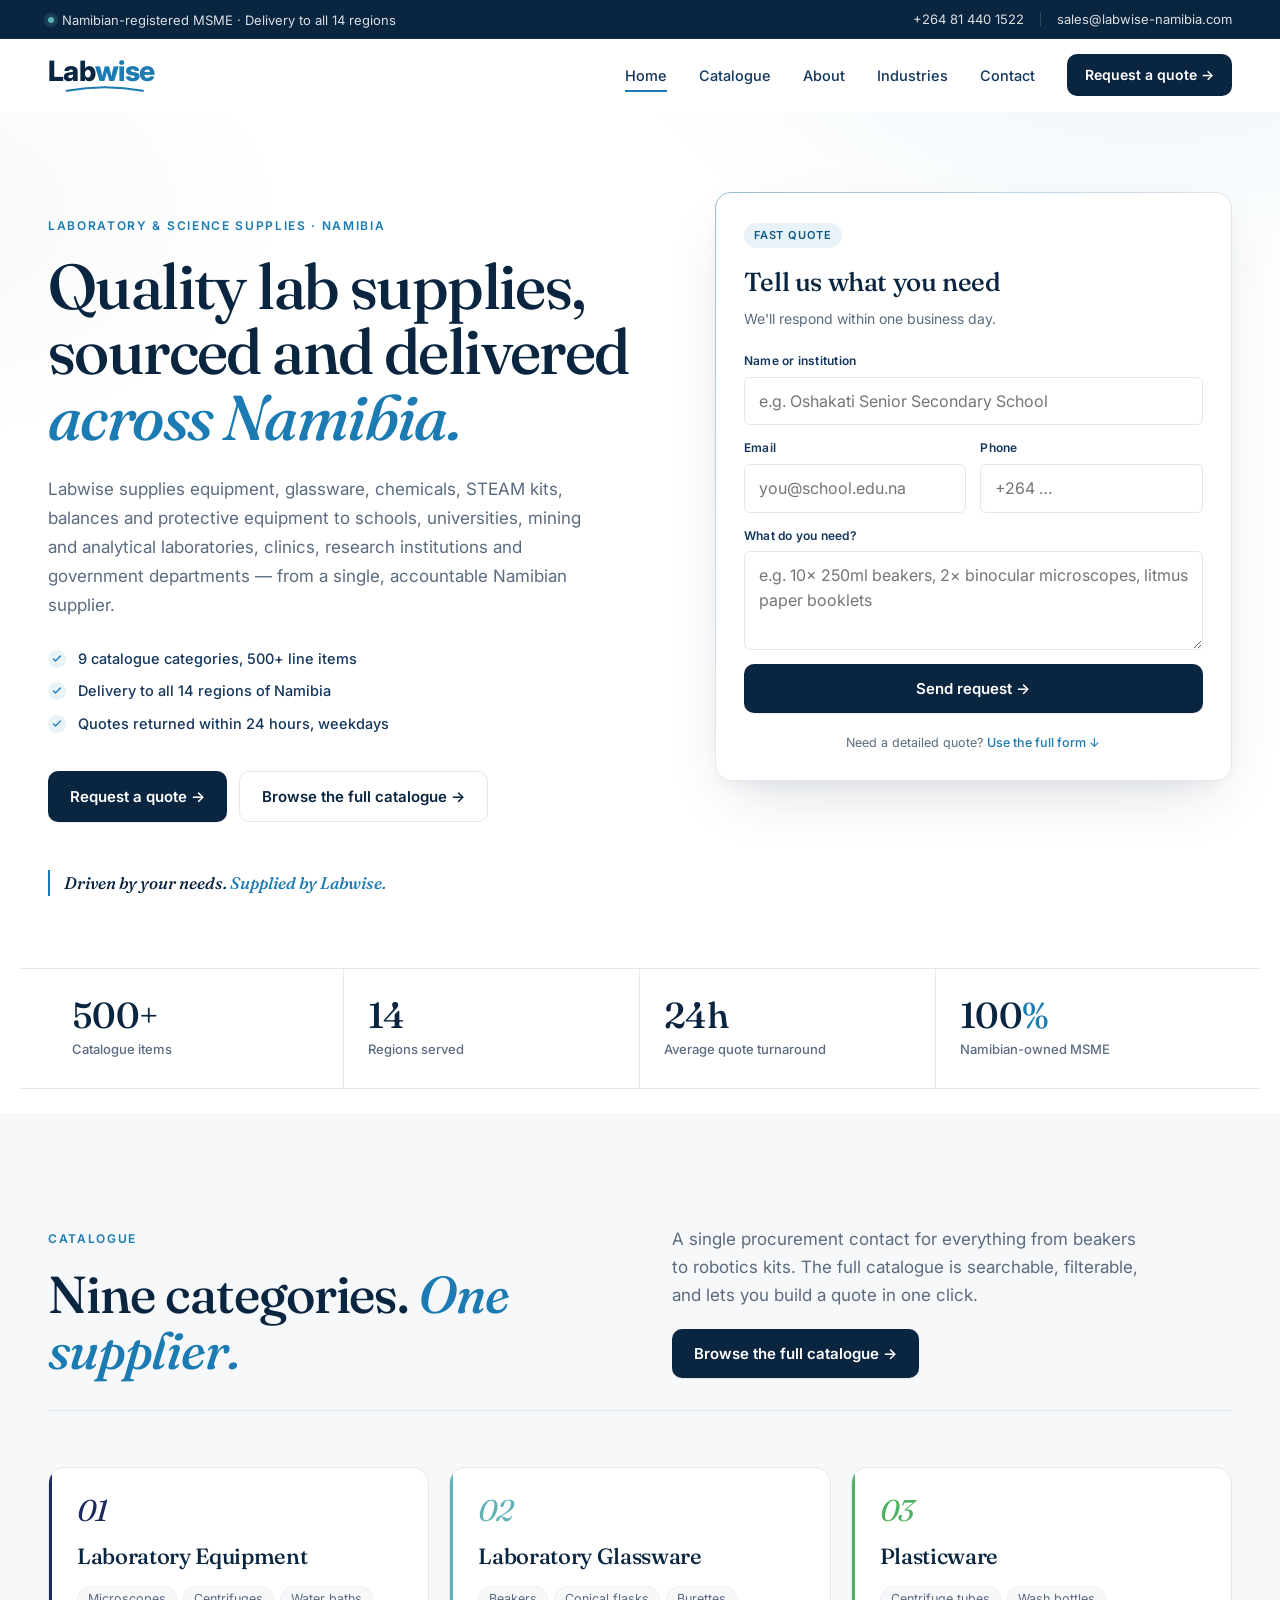
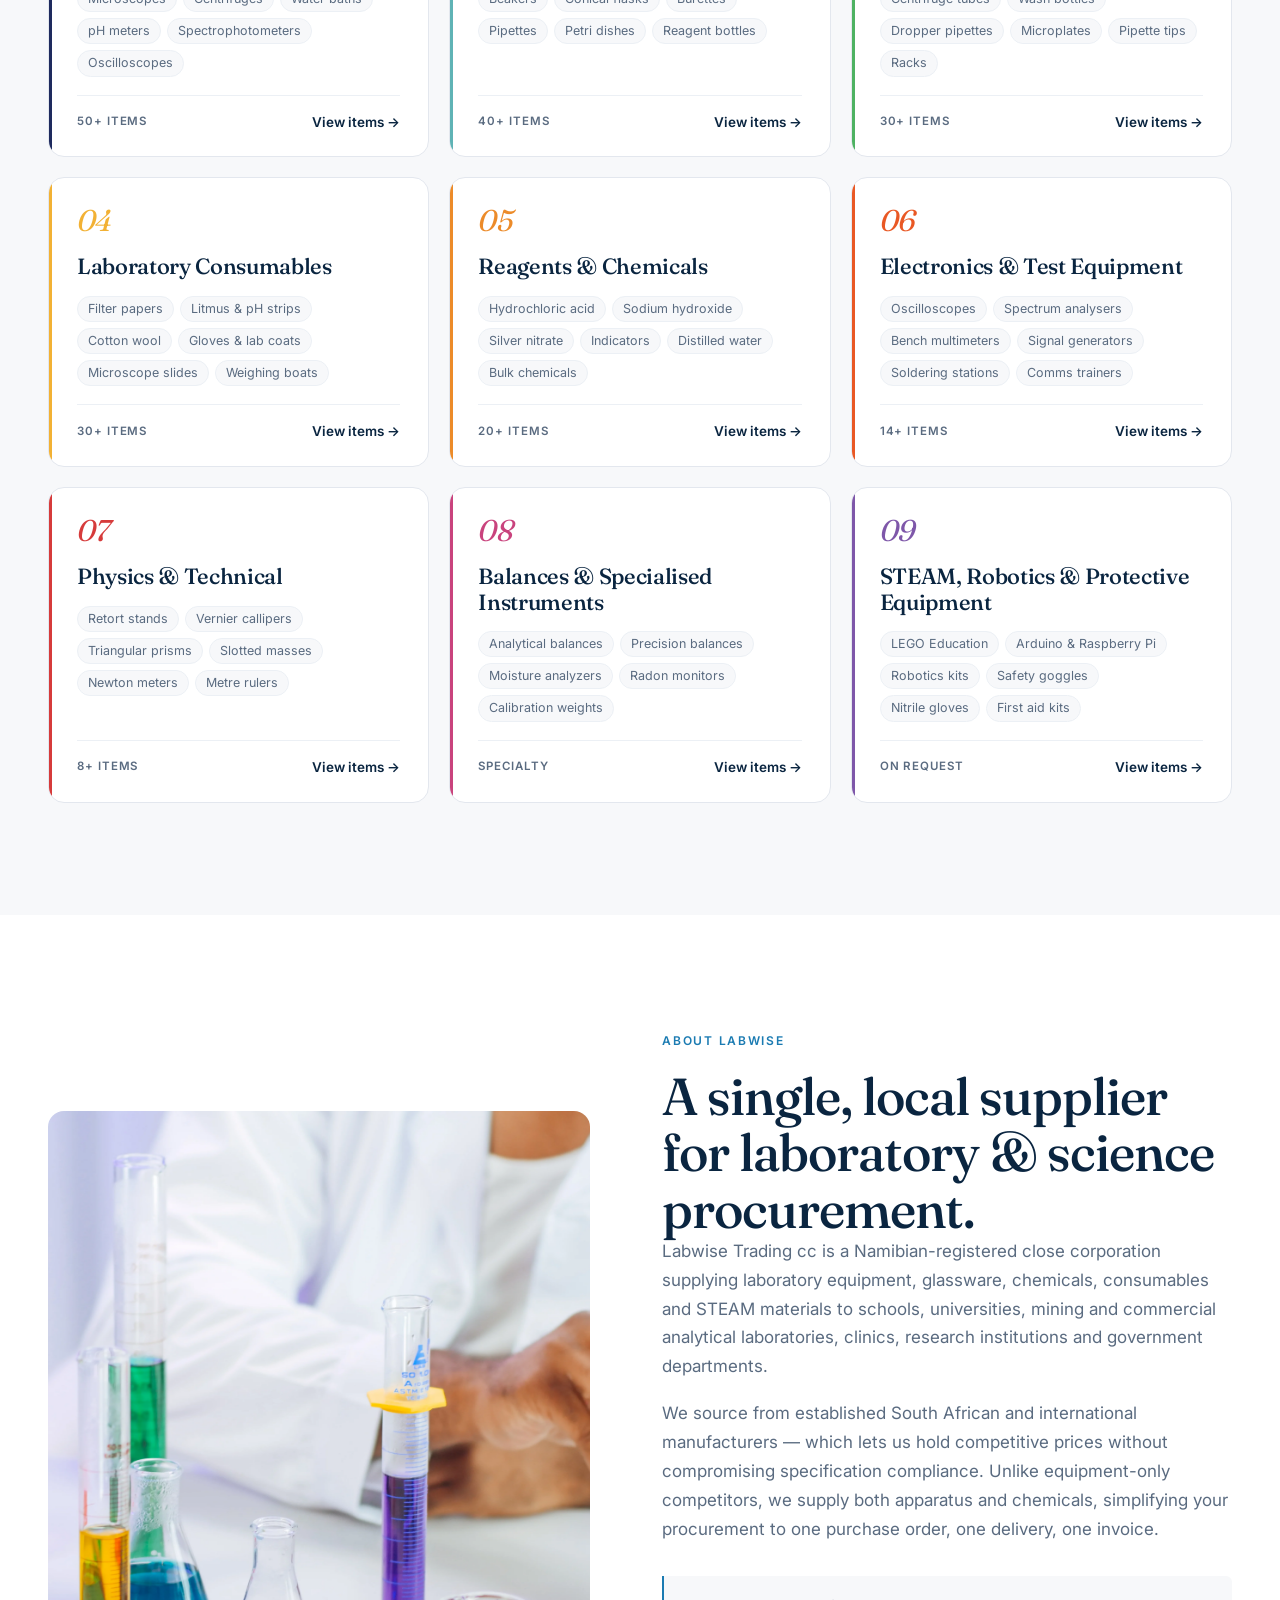
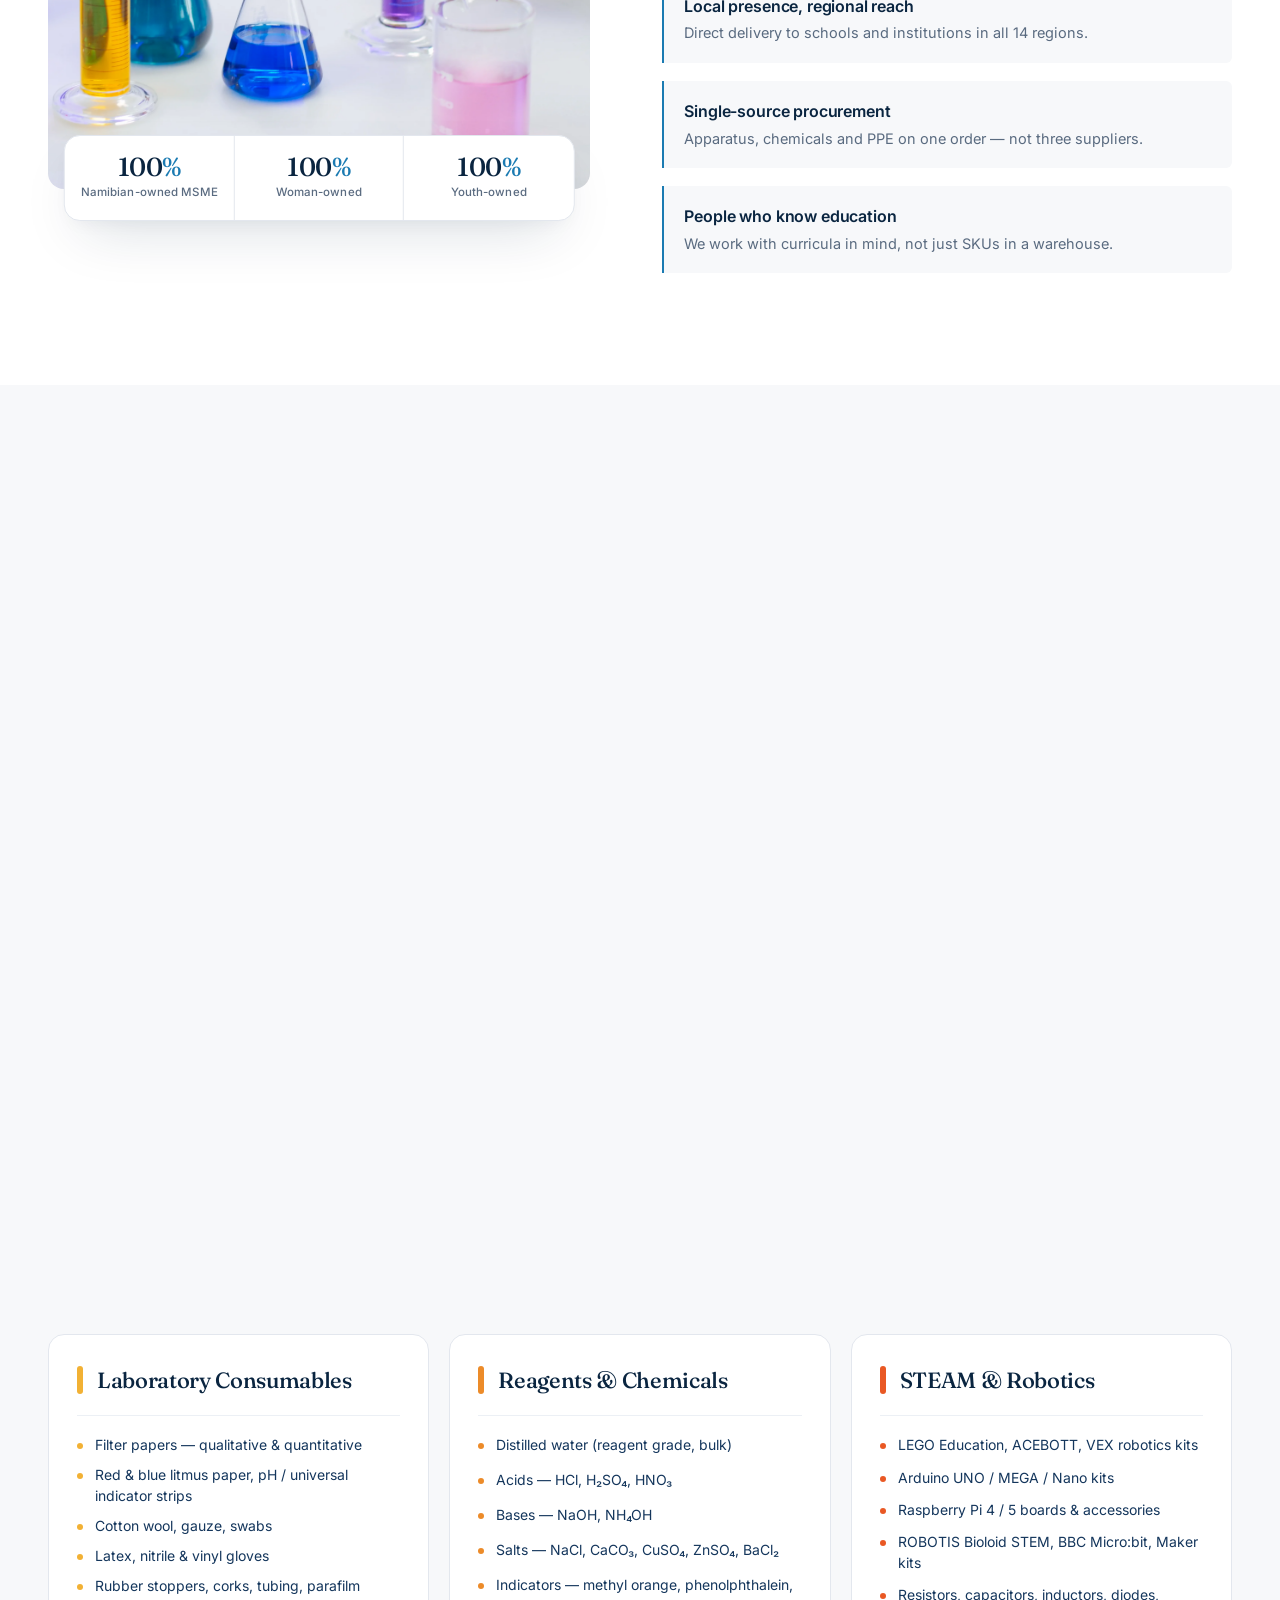
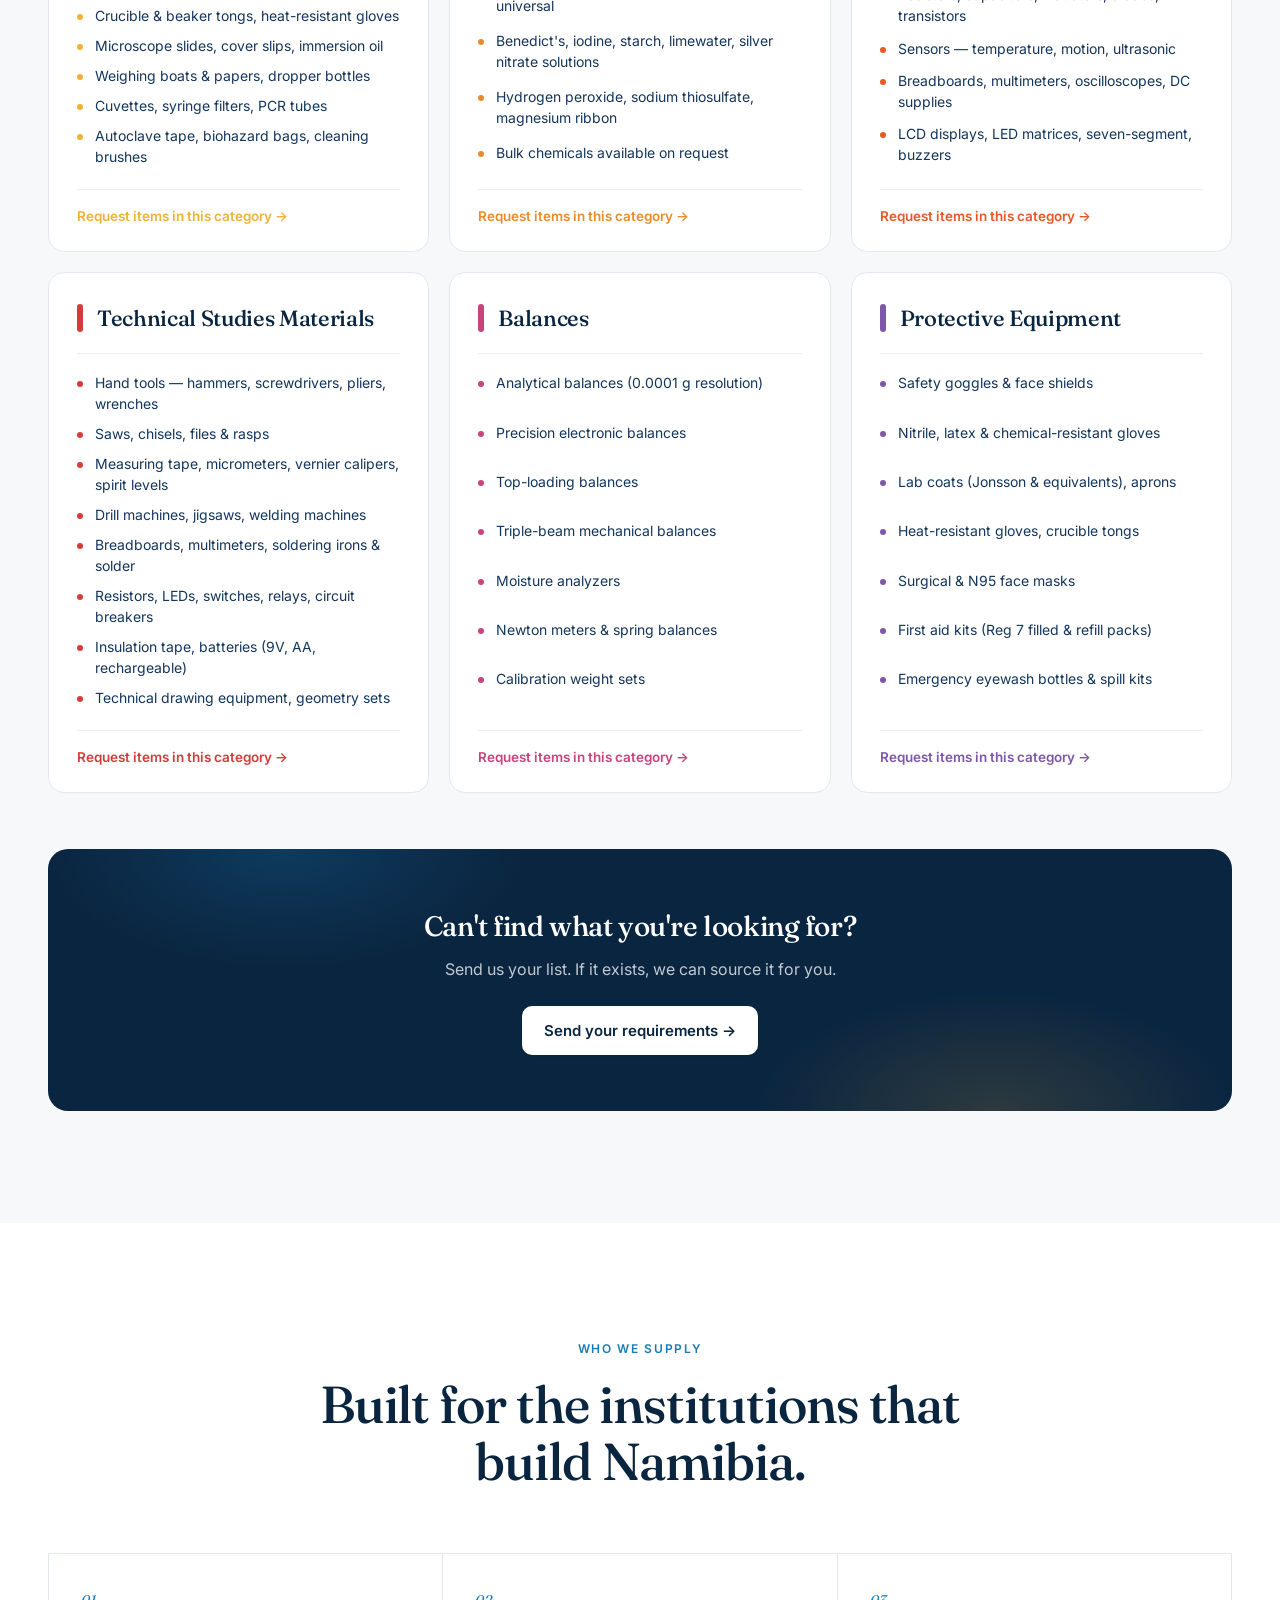
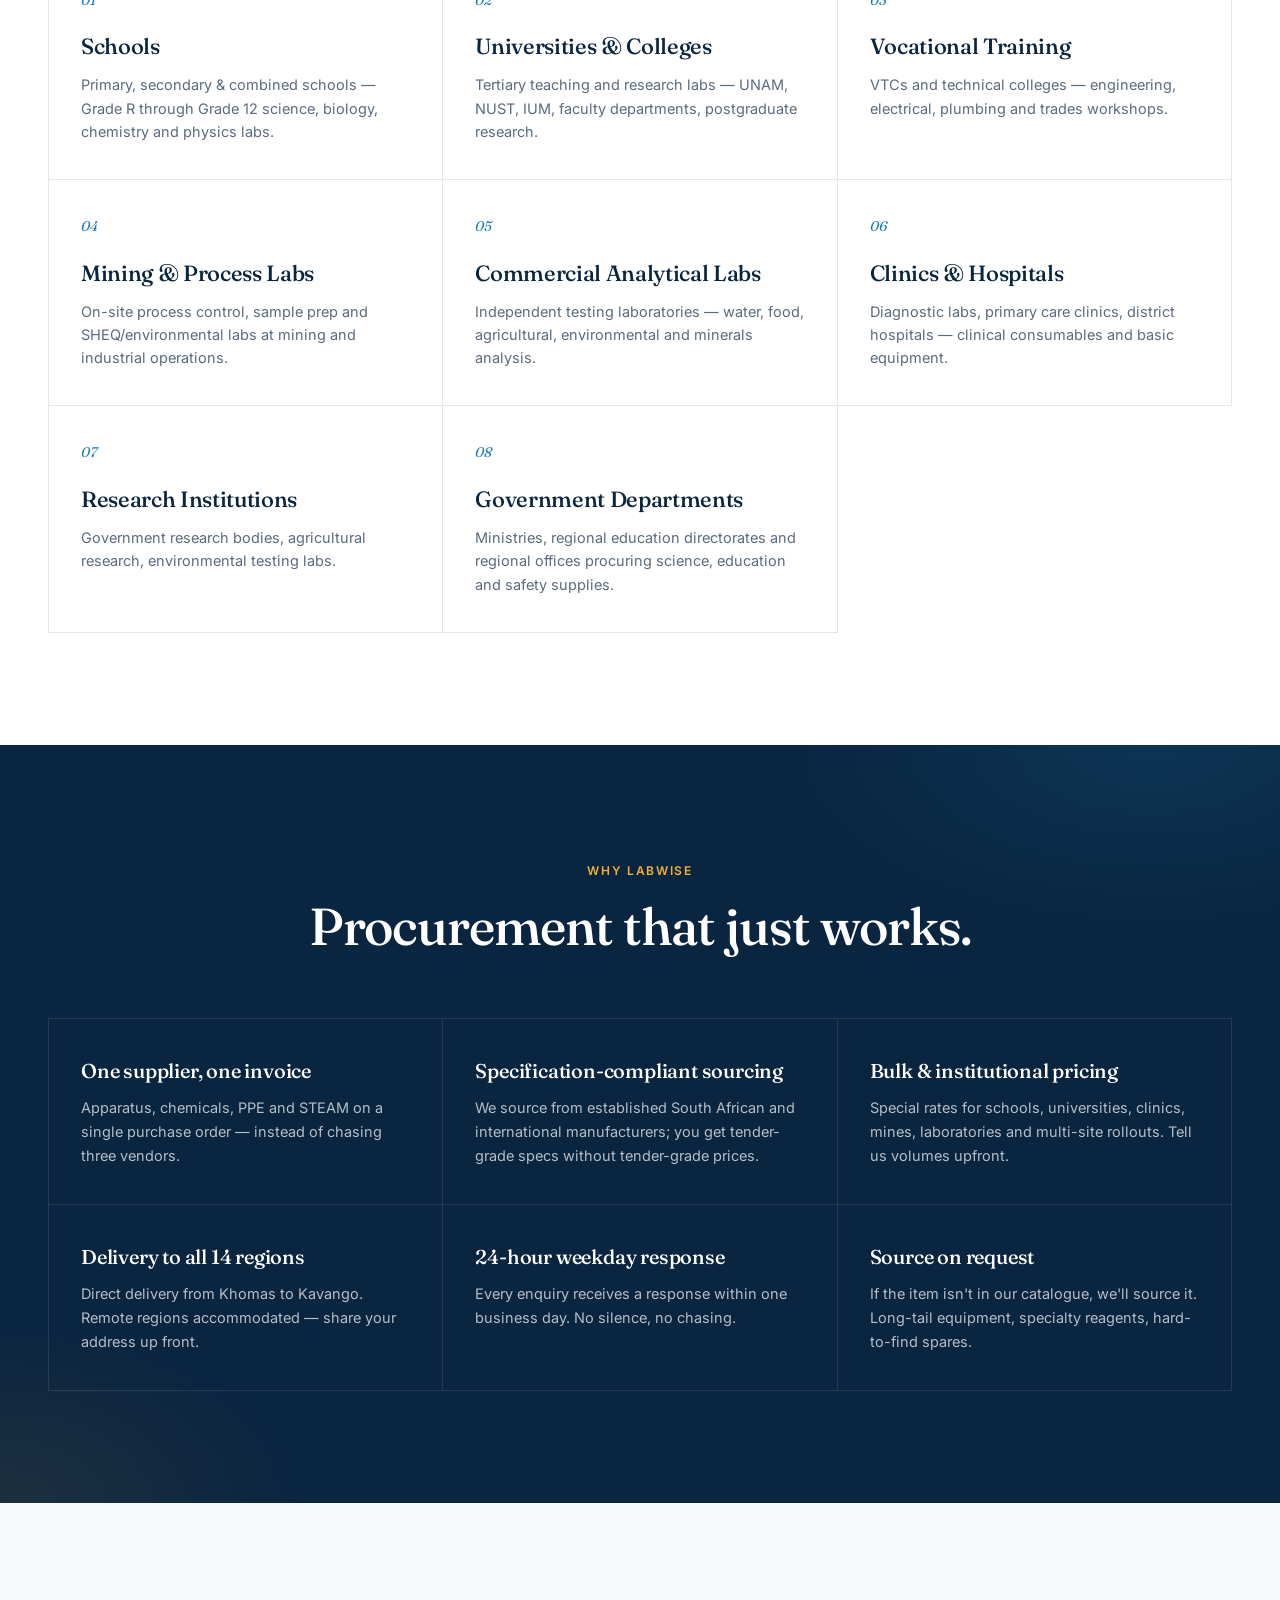
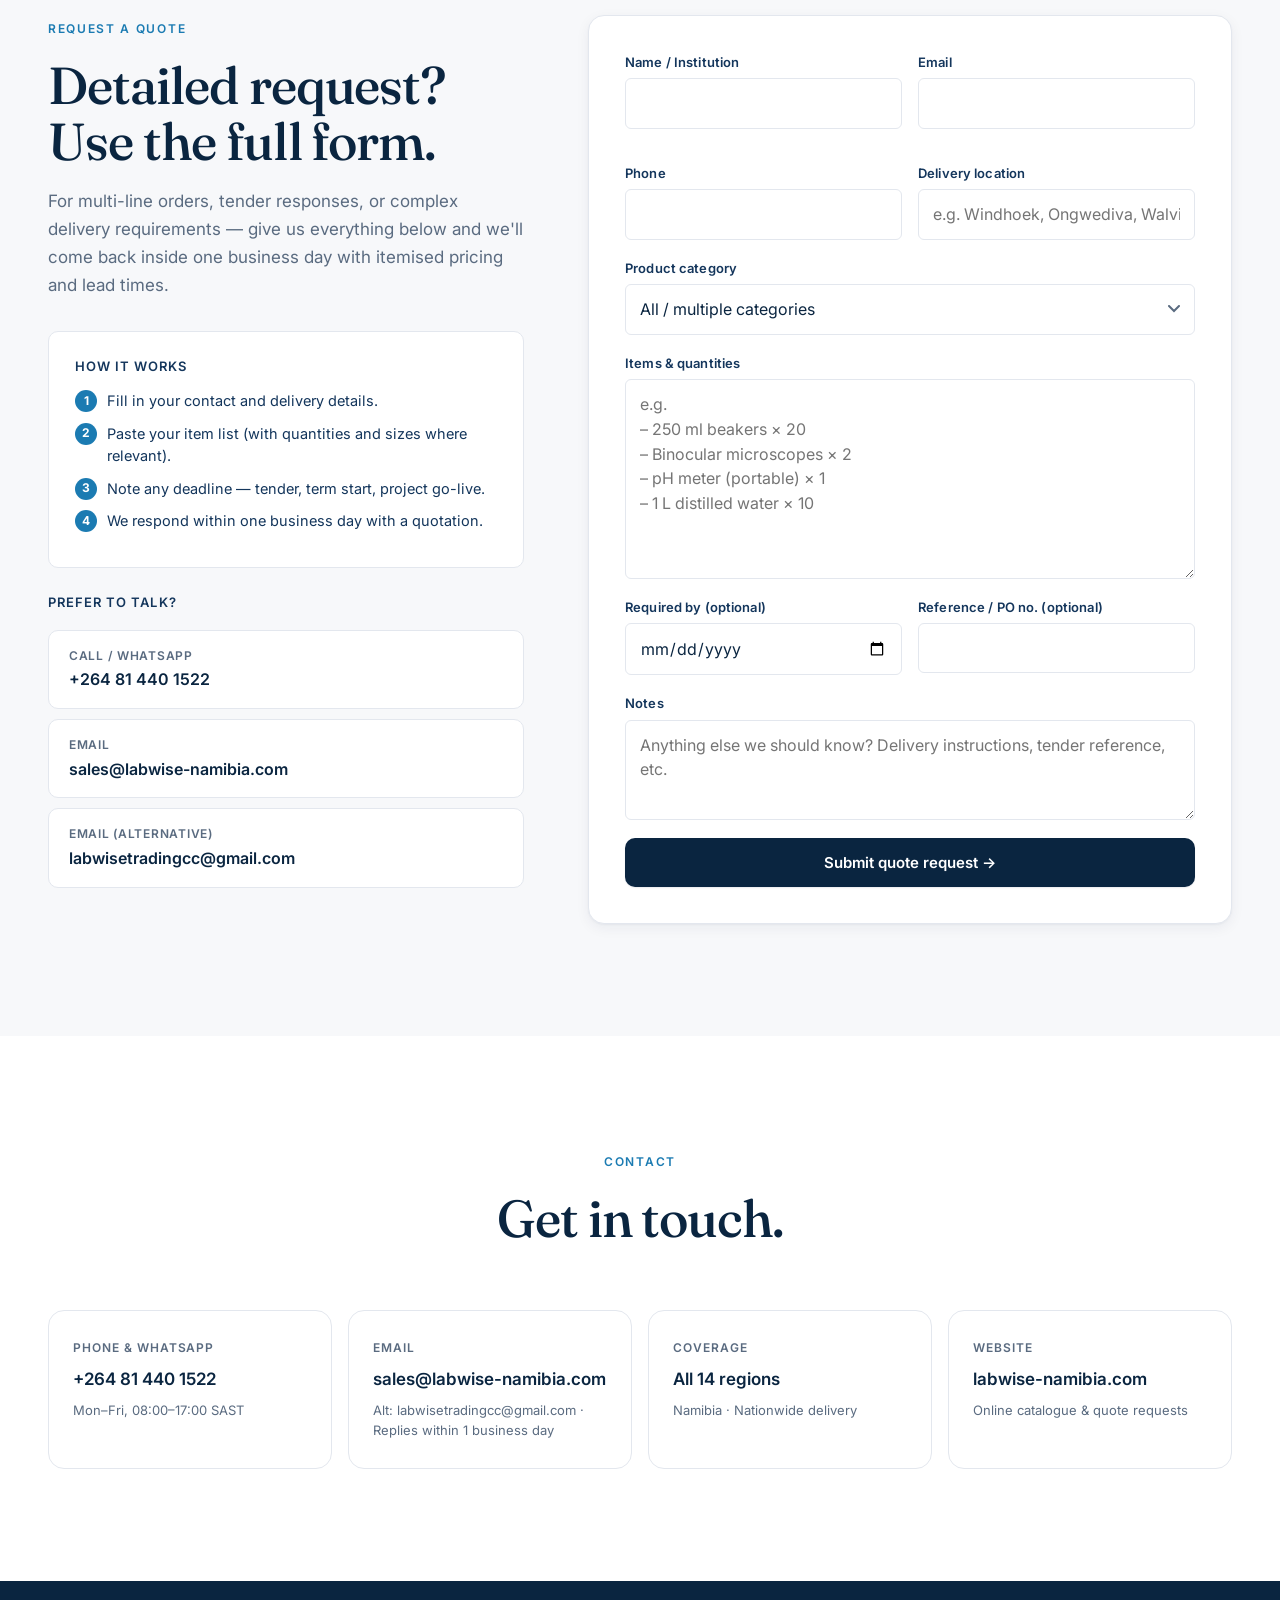
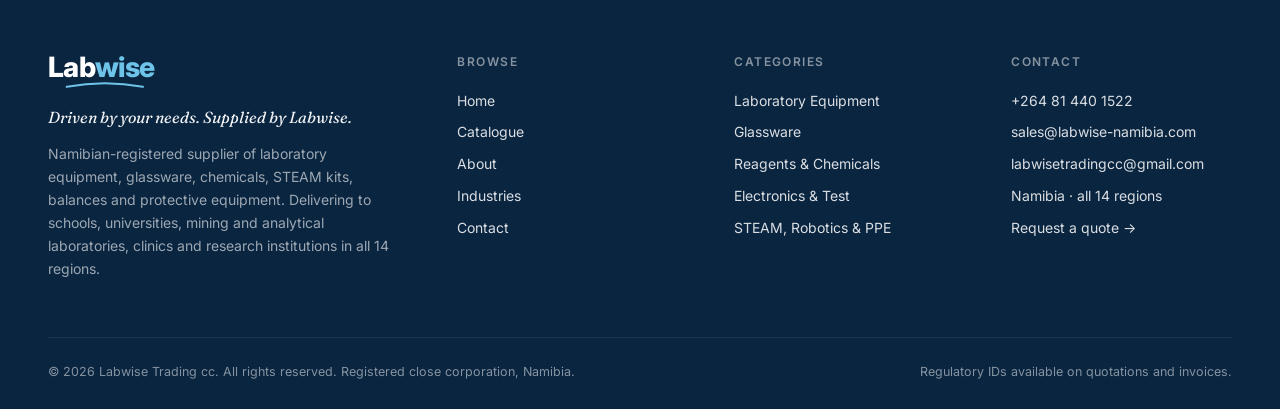
==== commit 35c258c8: "Add sales@labwise-namibia.com as primary email; add mining and analytical lab sectors - sales@labwis" ====
--- a/index.html
+++ b/index.html
@@ -3,7 +3,7 @@
 <head>
     <meta charset="UTF-8">
     <meta name="viewport" content="width=device-width, initial-scale=1.0">
-    <meta name="description" content="Labwise Trading cc — Namibian-registered supplier of laboratory equipment, glassware, chemicals, STEAM kits, balances and protective equipment to schools, universities, clinics and research institutions across all 14 regions.">
+    <meta name="description" content="Labwise Trading cc — Namibian-registered supplier of laboratory equipment, glassware, chemicals, STEAM kits, balances and protective equipment to schools, universities, mining and commercial analytical laboratories, clinics and research institutions across all 14 regions.">
     <meta name="keywords" content="laboratory equipment Namibia, lab supplies Namibia, scientific instruments, school laboratory, microscopes, glassware, chemicals, STEAM robotics, Windhoek, Oshana, Ongwediva">
     <meta name="author" content="Labwise Trading cc">
     <meta name="robots" content="index, follow">
@@ -14,7 +14,7 @@
     <meta property="og:type" content="website">
     <meta property="og:url" content="https://www.labwise-namibia.com/">
     <meta property="og:title" content="Labwise — Laboratory & Science Supplies, Delivered Across Namibia">
-    <meta property="og:description" content="Driven by your needs. Supplied by Labwise. Equipment, glassware, chemicals, STEAM and safety supplies for schools, universities, clinics and labs.">
+    <meta property="og:description" content="Driven by your needs. Supplied by Labwise. Equipment, glassware, chemicals, STEAM and safety supplies for schools, universities, clinics, mines and laboratories.">
     <meta property="og:site_name" content="Labwise Trading cc">
 
     <meta name="twitter:card" content="summary_large_image">
@@ -34,10 +34,10 @@
         "@context": "https://schema.org",
         "@type": "LocalBusiness",
         "name": "Labwise Trading cc",
-        "description": "Namibian supplier of laboratory equipment, glassware, chemicals, consumables, STEAM kits, balances and protective equipment.",
+        "description": "Namibian supplier of laboratory equipment, glassware, chemicals, consumables, STEAM kits, balances and protective equipment to schools, education directorates, mining and commercial analytical laboratories, clinics and research institutions.",
         "url": "https://www.labwise-namibia.com",
         "telephone": "+264814401522",
-        "email": "labwisetradingcc@gmail.com",
+        "email": "sales@labwise-namibia.com",
         "address": { "@type": "PostalAddress", "addressCountry": "Namibia" },
         "areaServed": { "@type": "Country", "name": "Namibia" },
         "priceRange": "$$",
@@ -56,7 +56,7 @@
             <div class="utility-right">
                 <a href="tel:+264814401522" class="util-item">+264 81 440 1522</a>
                 <span class="util-divider"></span>
-                <a href="mailto:labwisetradingcc@gmail.com" class="util-item">labwisetradingcc@gmail.com</a>
+                <a href="mailto:sales@labwise-namibia.com" class="util-item">sales@labwise-namibia.com</a>
             </div>
         </div>
     </div>
@@ -95,7 +95,7 @@
                     Quality lab supplies, sourced and delivered <em>across Namibia.</em>
                 </h1>
                 <p class="hero-lede">
-                    Labwise supplies equipment, glassware, chemicals, STEAM kits, balances and protective equipment to schools, universities, clinics, research institutions and government departments — from a single, accountable Namibian supplier.
+                    Labwise supplies equipment, glassware, chemicals, STEAM kits, balances and protective equipment to schools, universities, mining and analytical laboratories, clinics, research institutions and government departments — from a single, accountable Namibian supplier.
                 </p>
 
                 <ul class="hero-checks">
@@ -396,7 +396,7 @@
             <div class="about-copy">
                 <span class="section-eyebrow">About Labwise</span>
                 <h2 class="section-title">A single, local supplier for laboratory &amp; science procurement.</h2>
-                <p>Labwise Trading cc is a Namibian-registered close corporation supplying laboratory equipment, glassware, chemicals, consumables and STEAM materials to schools, universities, clinics, research institutions and government departments.</p>
+                <p>Labwise Trading cc is a Namibian-registered close corporation supplying laboratory equipment, glassware, chemicals, consumables and STEAM materials to schools, universities, mining and commercial analytical laboratories, clinics, research institutions and government departments.</p>
                 <p>We source from established South African and international manufacturers — which lets us hold competitive prices without compromising specification compliance. Unlike equipment-only competitors, we supply both apparatus and chemicals, simplifying your procurement to one purchase order, one delivery, one invoice.</p>
 
                 <div class="about-points">
@@ -639,18 +639,28 @@
                 </div>
                 <div class="ind-card">
                     <div class="ind-num">04</div>
+                    <h3>Mining &amp; Process Labs</h3>
+                    <p>On-site process control, sample prep and SHEQ/environmental labs at mining and industrial operations.</p>
+                </div>
+                <div class="ind-card">
+                    <div class="ind-num">05</div>
+                    <h3>Commercial Analytical Labs</h3>
+                    <p>Independent testing laboratories — water, food, agricultural, environmental and minerals analysis.</p>
+                </div>
+                <div class="ind-card">
+                    <div class="ind-num">06</div>
                     <h3>Clinics &amp; Hospitals</h3>
                     <p>Diagnostic labs, primary care clinics, district hospitals — clinical consumables and basic equipment.</p>
                 </div>
                 <div class="ind-card">
-                    <div class="ind-num">05</div>
+                    <div class="ind-num">07</div>
                     <h3>Research Institutions</h3>
                     <p>Government research bodies, agricultural research, environmental testing labs.</p>
                 </div>
                 <div class="ind-card">
-                    <div class="ind-num">06</div>
+                    <div class="ind-num">08</div>
                     <h3>Government Departments</h3>
-                    <p>Ministries and regional offices procuring science, education and safety supplies.</p>
+                    <p>Ministries, regional education directorates and regional offices procuring science, education and safety supplies.</p>
                 </div>
             </div>
         </div>
@@ -675,7 +685,7 @@
                 </div>
                 <div class="why-item">
                     <h4>Bulk &amp; institutional pricing</h4>
-                    <p>Special rates for schools, universities, clinics and multi-site rollouts. Tell us volumes upfront.</p>
+                    <p>Special rates for schools, universities, clinics, mines, laboratories and multi-site rollouts. Tell us volumes upfront.</p>
                 </div>
                 <div class="why-item">
                     <h4>Delivery to all 14 regions</h4>
@@ -717,8 +727,12 @@
                         <span class="qd-label">Call / WhatsApp</span>
                         <span class="qd-value">+264 81 440 1522</span>
                     </a>
+                    <a class="quote-direct-item" href="mailto:sales@labwise-namibia.com">
+                        <span class="qd-label">Email</span>
+                        <span class="qd-value">sales@labwise-namibia.com</span>
+                    </a>
                     <a class="quote-direct-item" href="mailto:labwisetradingcc@gmail.com">
-                        <span class="qd-label">Email</span>
+                        <span class="qd-label">Email (alternative)</span>
                         <span class="qd-value">labwisetradingcc@gmail.com</span>
                     </a>
                 </div>
@@ -802,10 +816,10 @@
                     <div class="contact-value">+264 81 440 1522</div>
                     <div class="contact-meta">Mon–Fri, 08:00–17:00 SAST</div>
                 </a>
-                <a class="contact-card" href="mailto:labwisetradingcc@gmail.com">
+                <a class="contact-card" href="mailto:sales@labwise-namibia.com">
                     <div class="contact-label">Email</div>
-                    <div class="contact-value">labwisetradingcc@gmail.com</div>
-                    <div class="contact-meta">Replies within 1 business day</div>
+                    <div class="contact-value">sales@labwise-namibia.com</div>
+                    <div class="contact-meta">Alt: labwisetradingcc@gmail.com · Replies within 1 business day</div>
                 </a>
                 <div class="contact-card contact-card--static">
                     <div class="contact-label">Coverage</div>
@@ -833,7 +847,7 @@
                         </svg>
                     </a>
                     <p class="footer-tag">Driven by your needs. Supplied by Labwise.</p>
-                    <p class="footer-desc">Namibian-registered supplier of laboratory equipment, glassware, chemicals, STEAM kits, balances and protective equipment. Delivering to schools, universities, clinics and research institutions in all 14 regions.</p>
+                    <p class="footer-desc">Namibian-registered supplier of laboratory equipment, glassware, chemicals, STEAM kits, balances and protective equipment. Delivering to schools, universities, mining and analytical laboratories, clinics and research institutions in all 14 regions.</p>
                 </div>
 
                 <div class="footer-col">
@@ -862,6 +876,7 @@
                     <h5>Contact</h5>
                     <ul>
                         <li><a href="tel:+264814401522">+264 81 440 1522</a></li>
+                        <li><a href="mailto:sales@labwise-namibia.com">sales@labwise-namibia.com</a></li>
                         <li><a href="mailto:labwisetradingcc@gmail.com">labwisetradingcc@gmail.com</a></li>
                         <li>Namibia · all 14 regions</li>
                         <li><a href="contact.html#quote">Request a quote →</a></li>
--- a/styles.css
+++ b/styles.css
@@ -1786,16 +1786,29 @@
 }
 .product-price-value {
     font-family: var(--serif);
-    font-weight: 500;
-    font-size: 1.25rem;
-    color: var(--ink);
+    font-style: italic;
+    font-weight: 500;
+    font-size: 1.0625rem;
+    color: var(--cat);
     line-height: 1;
-    letter-spacing: -0.01em;
+    letter-spacing: 0;
 }
 .product-price-unit {
-    font-size: 11.5px;
-    color: var(--muted);
-    font-weight: 500;
+    font-size: 11px;
+    color: var(--muted);
+    font-weight: 500;
+    line-height: 1.4;
+}
+.quote-line-por {
+    font-family: var(--serif);
+    font-style: italic;
+    font-weight: 500;
+    font-size: 13px;
+    color: var(--cat);
+    letter-spacing: 0;
+    padding: 3px 8px;
+    background: color-mix(in srgb, var(--cat) 8%, var(--paper));
+    border-radius: var(--radius-sm);
 }
 .product-add {
     display: inline-flex;
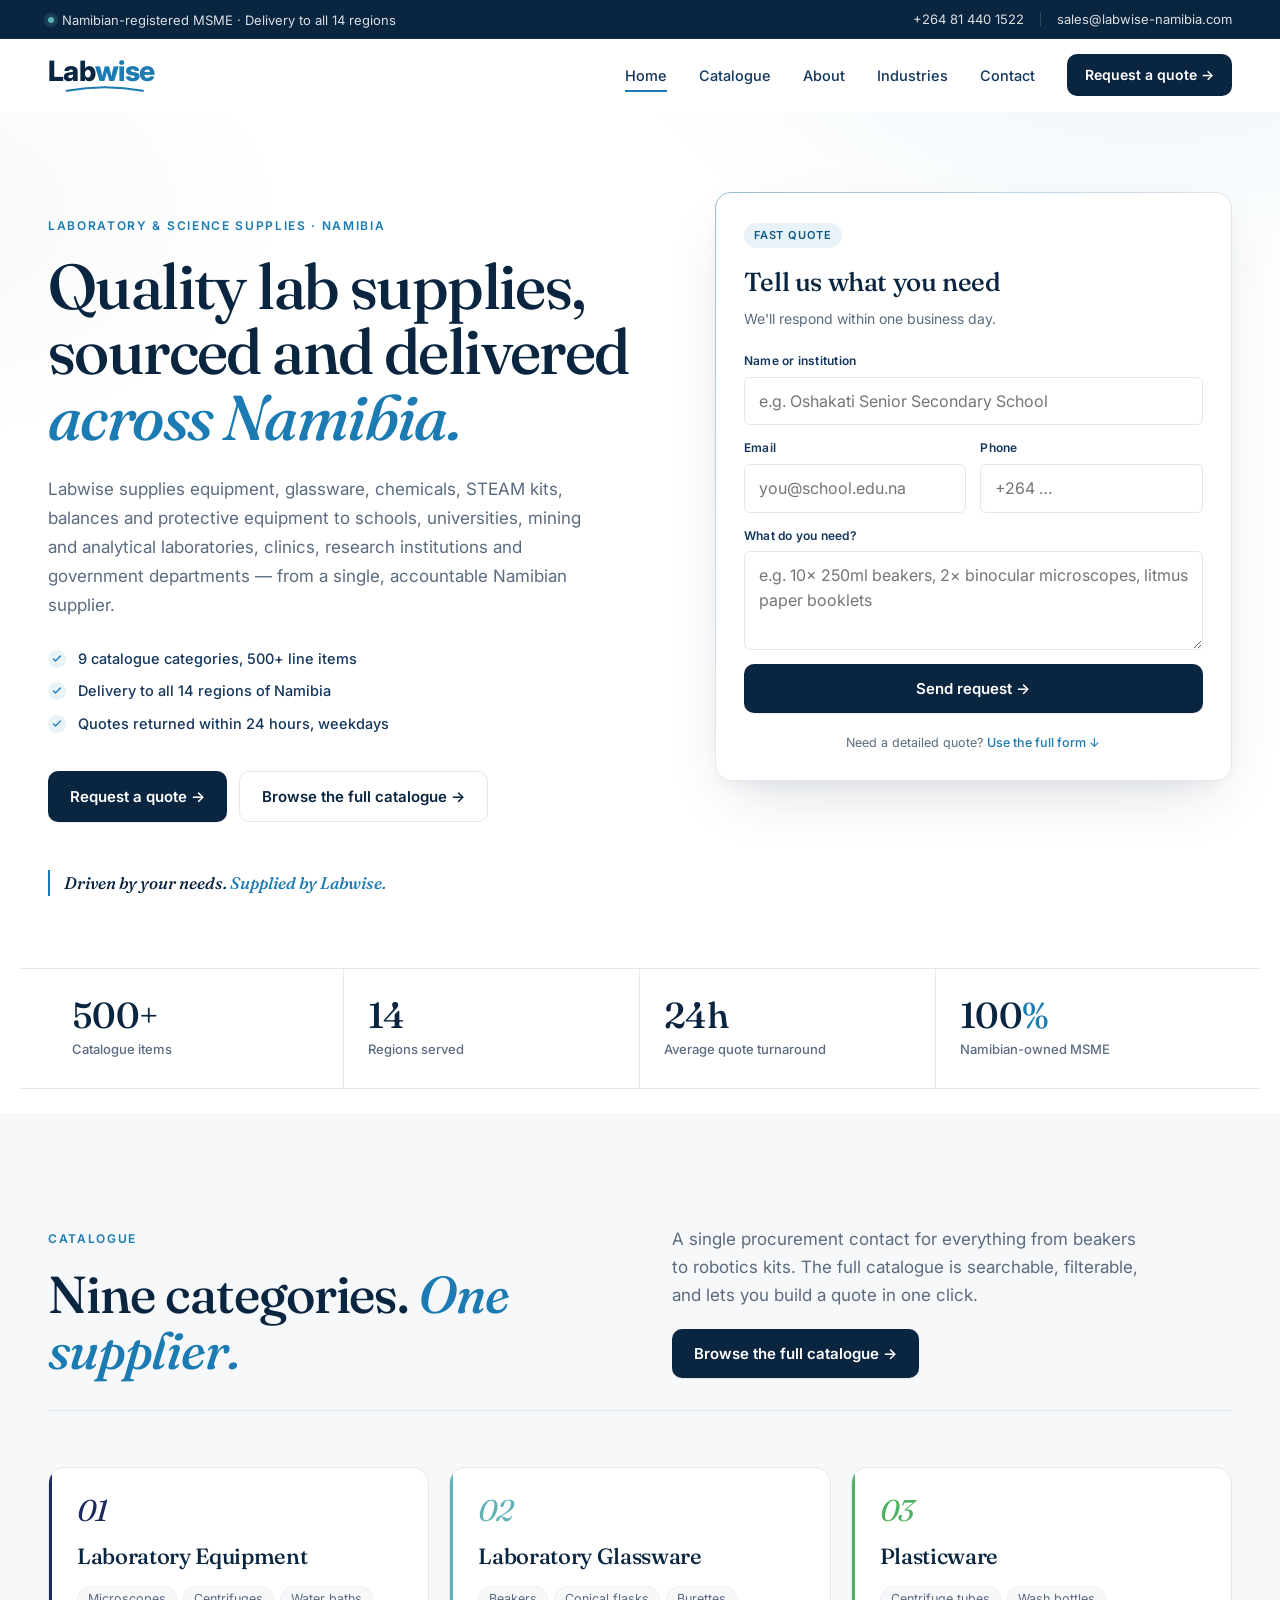
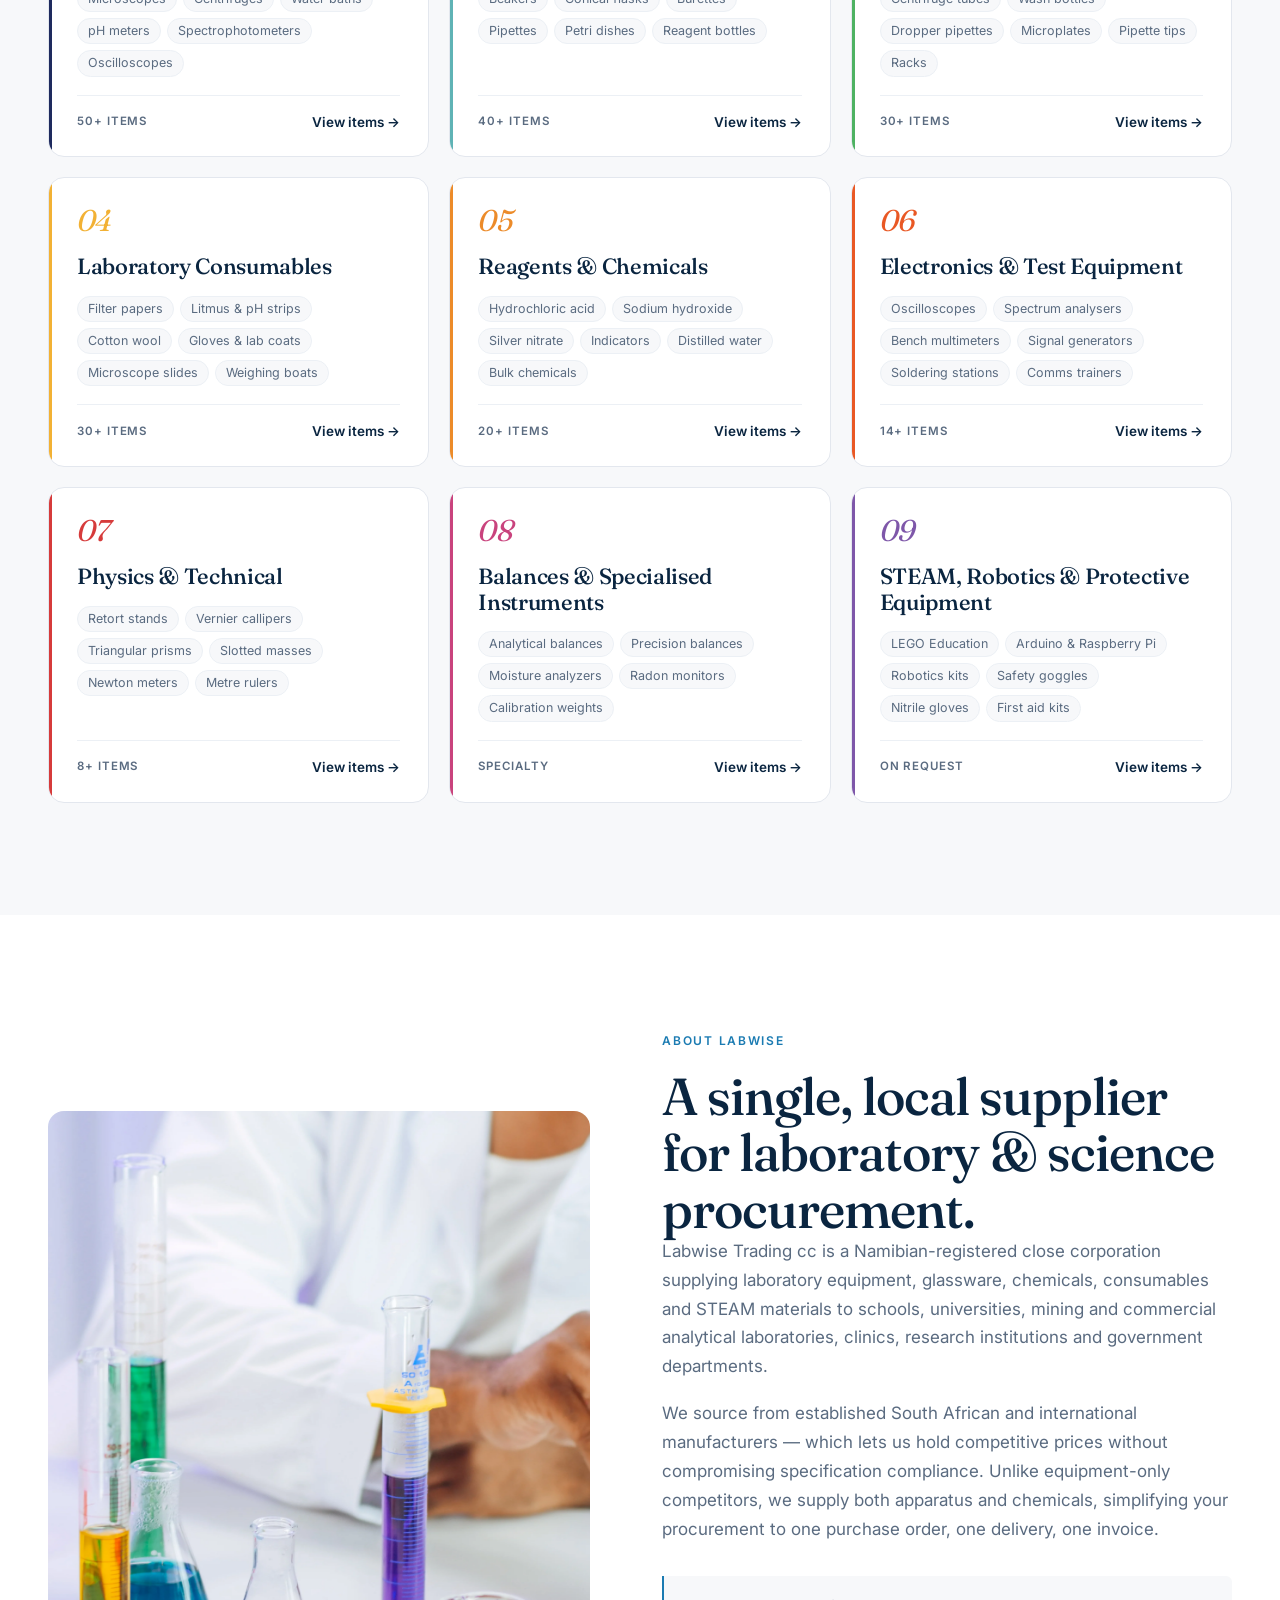
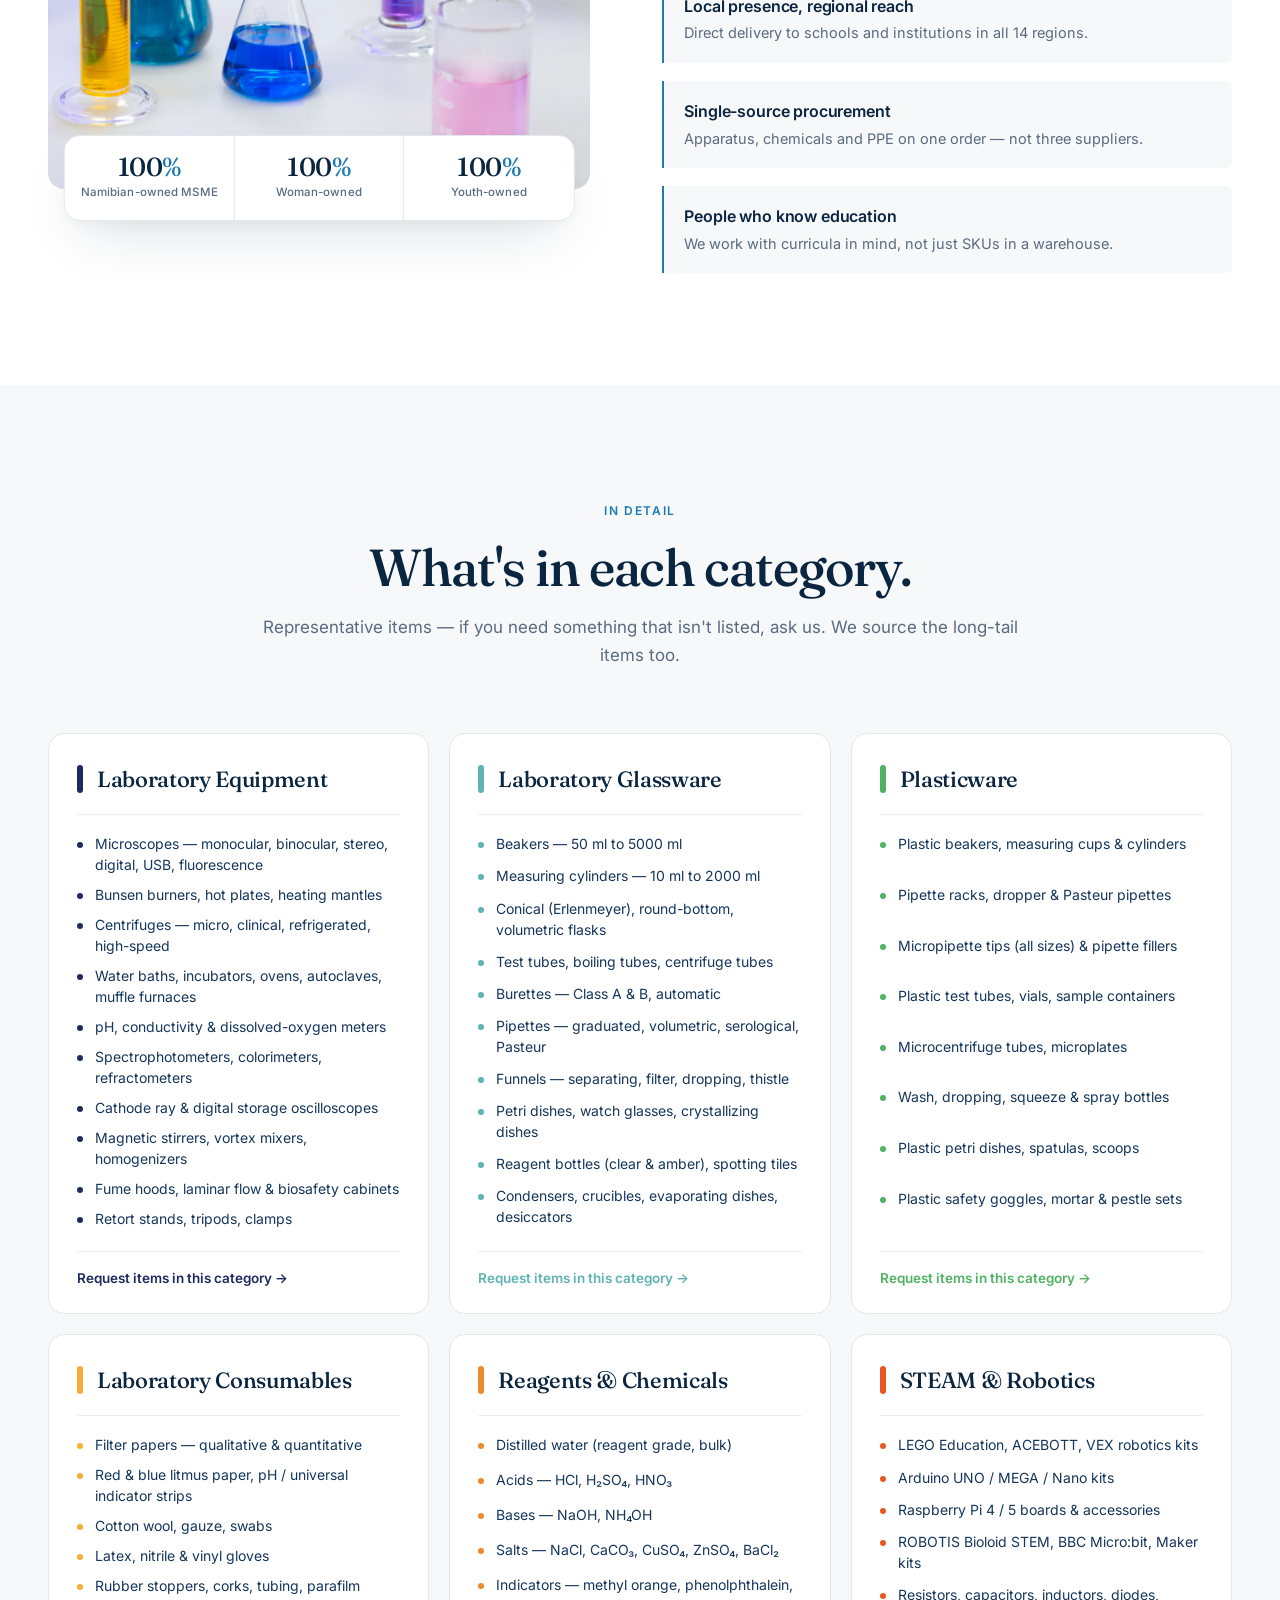
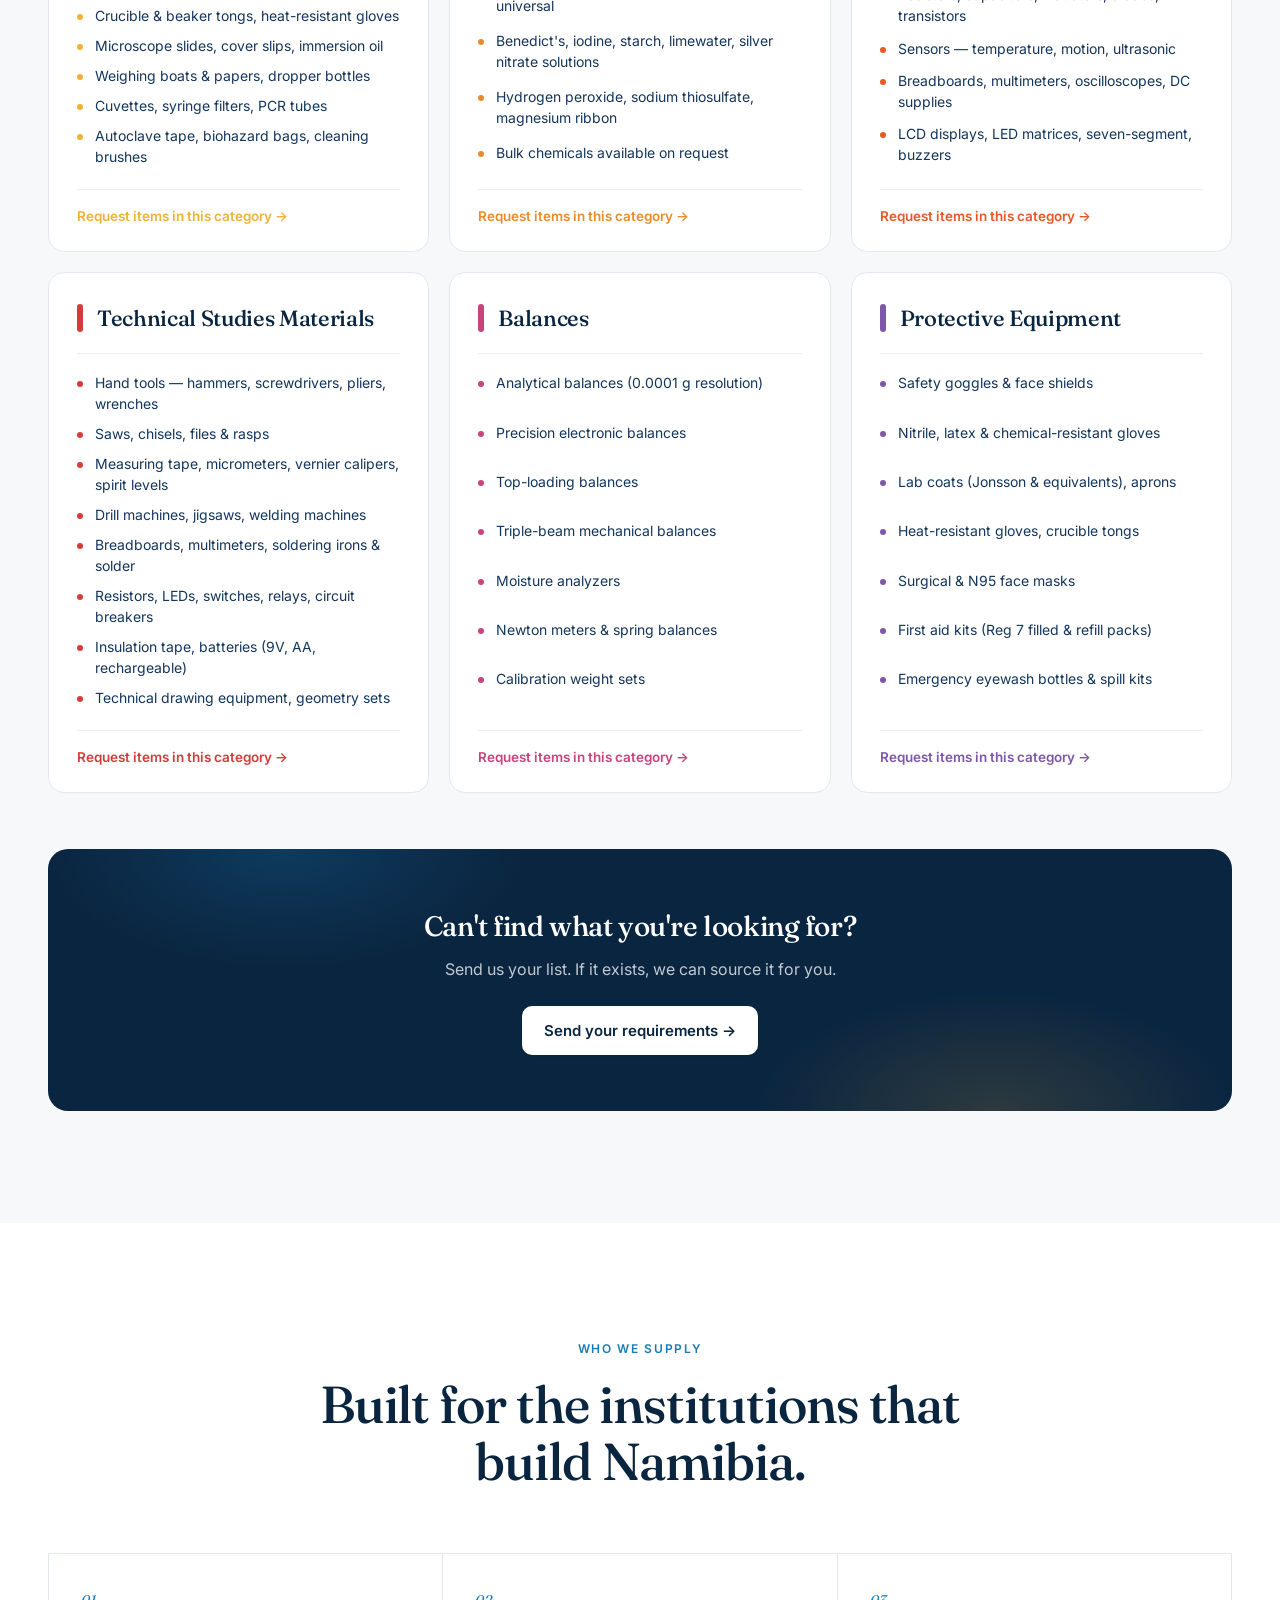
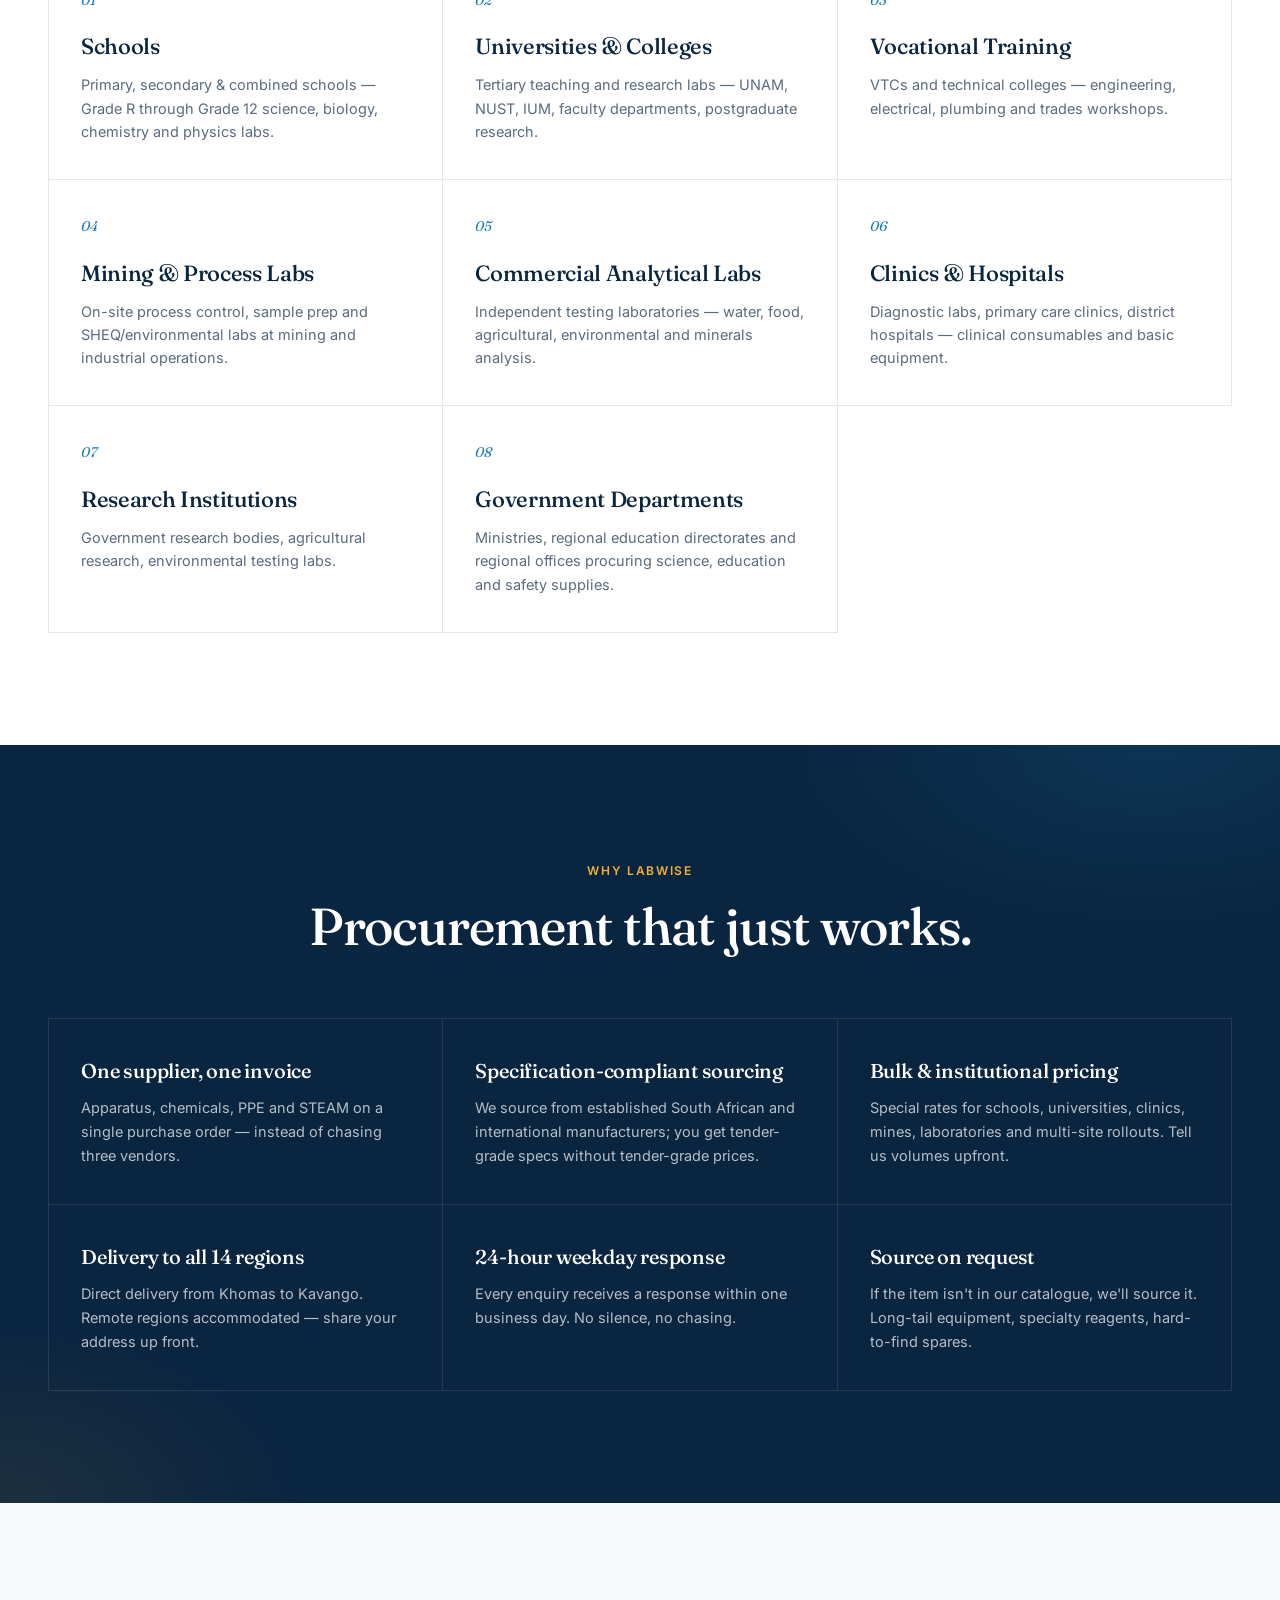
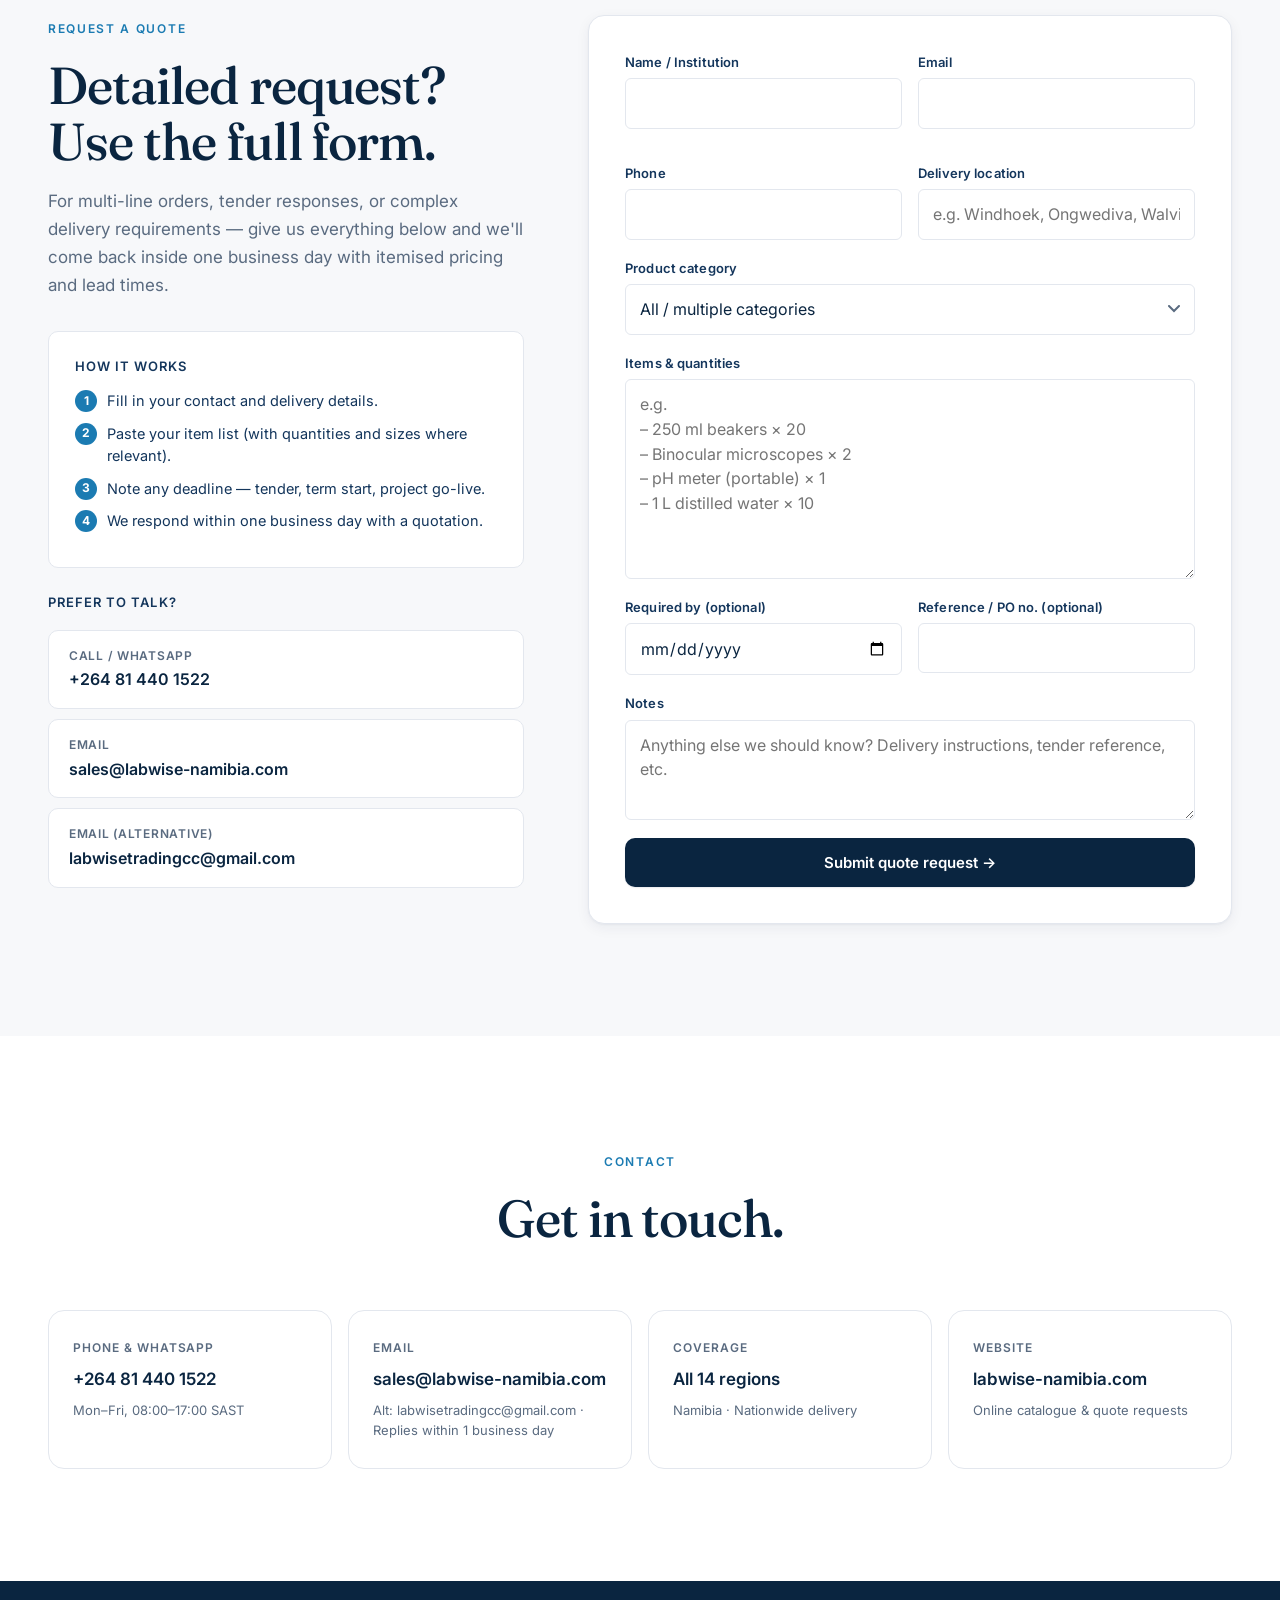
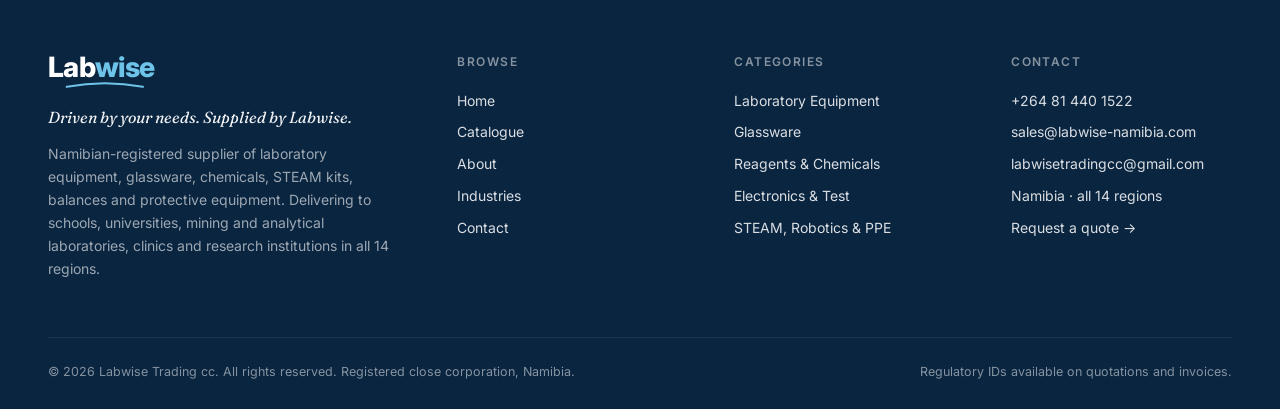
==== commit cf41f413: "Add site favicon (SVG + ICO + Apple touch icon) Brand-matched icon: navy tile with Lw wordmark and s" ====
--- a/index.html
+++ b/index.html
@@ -24,6 +24,10 @@
     <link rel="canonical" href="https://www.labwise-namibia.com/">
 
     <title>Labwise Trading cc — Laboratory & Science Supplies, Namibia</title>
+
+    <link rel="icon" href="favicon.ico" sizes="32x32">
+    <link rel="icon" href="favicon.svg" type="image/svg+xml">
+    <link rel="apple-touch-icon" href="apple-touch-icon.png">
     <link rel="stylesheet" href="styles.css">
     <link rel="preconnect" href="https://fonts.googleapis.com">
     <link rel="preconnect" href="https://fonts.gstatic.com" crossorigin>
